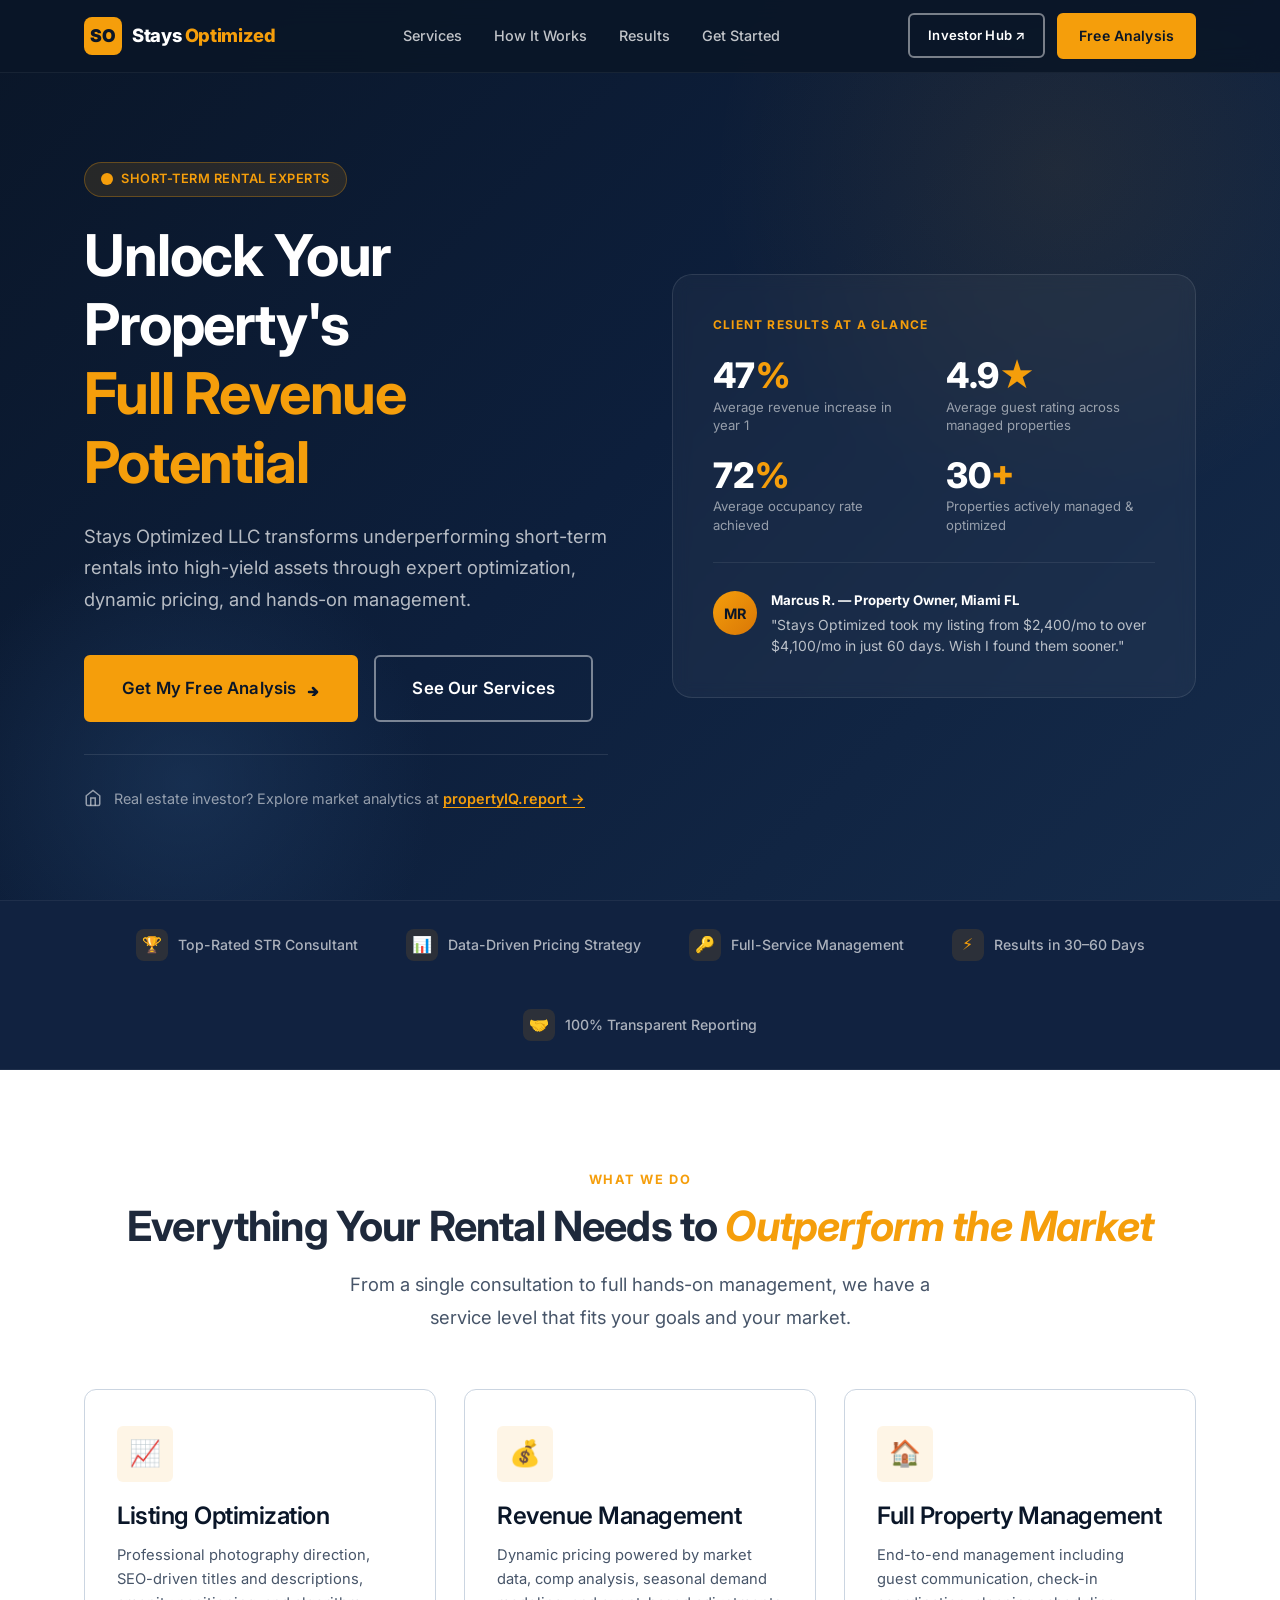
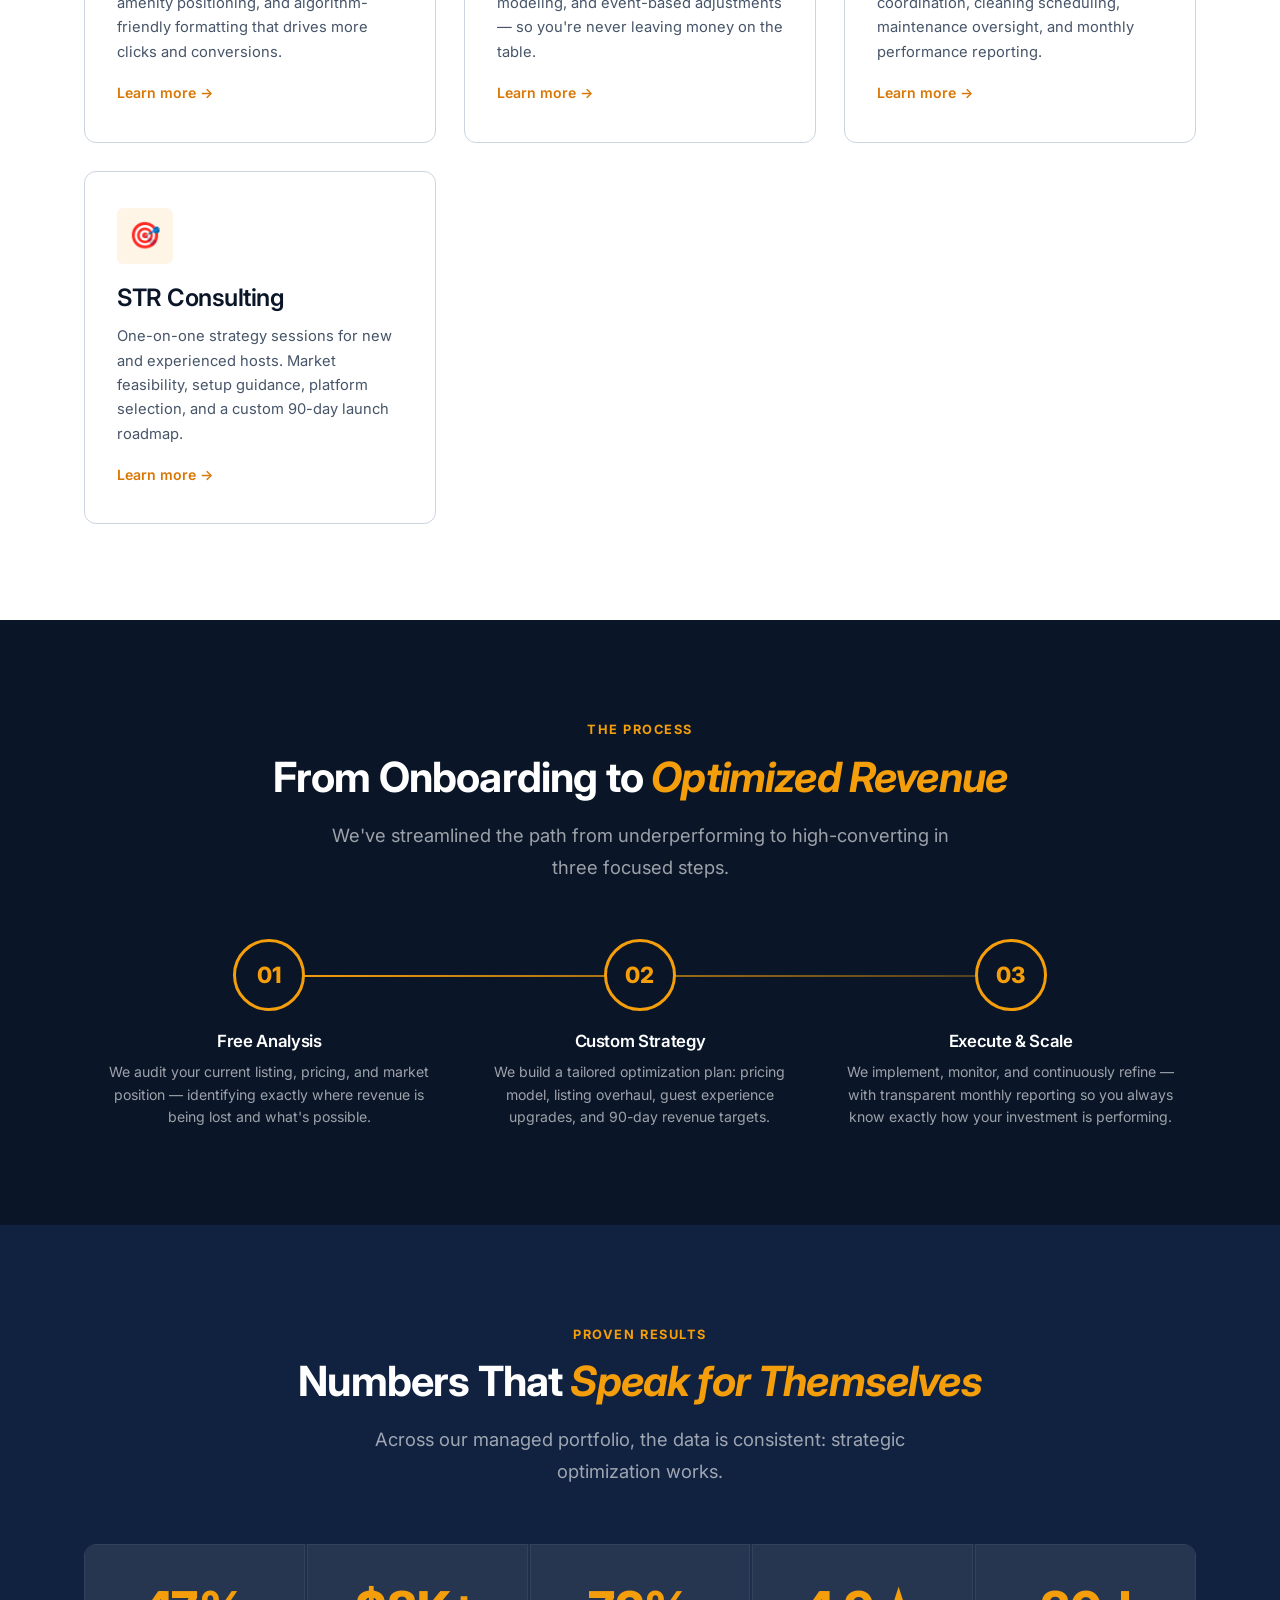
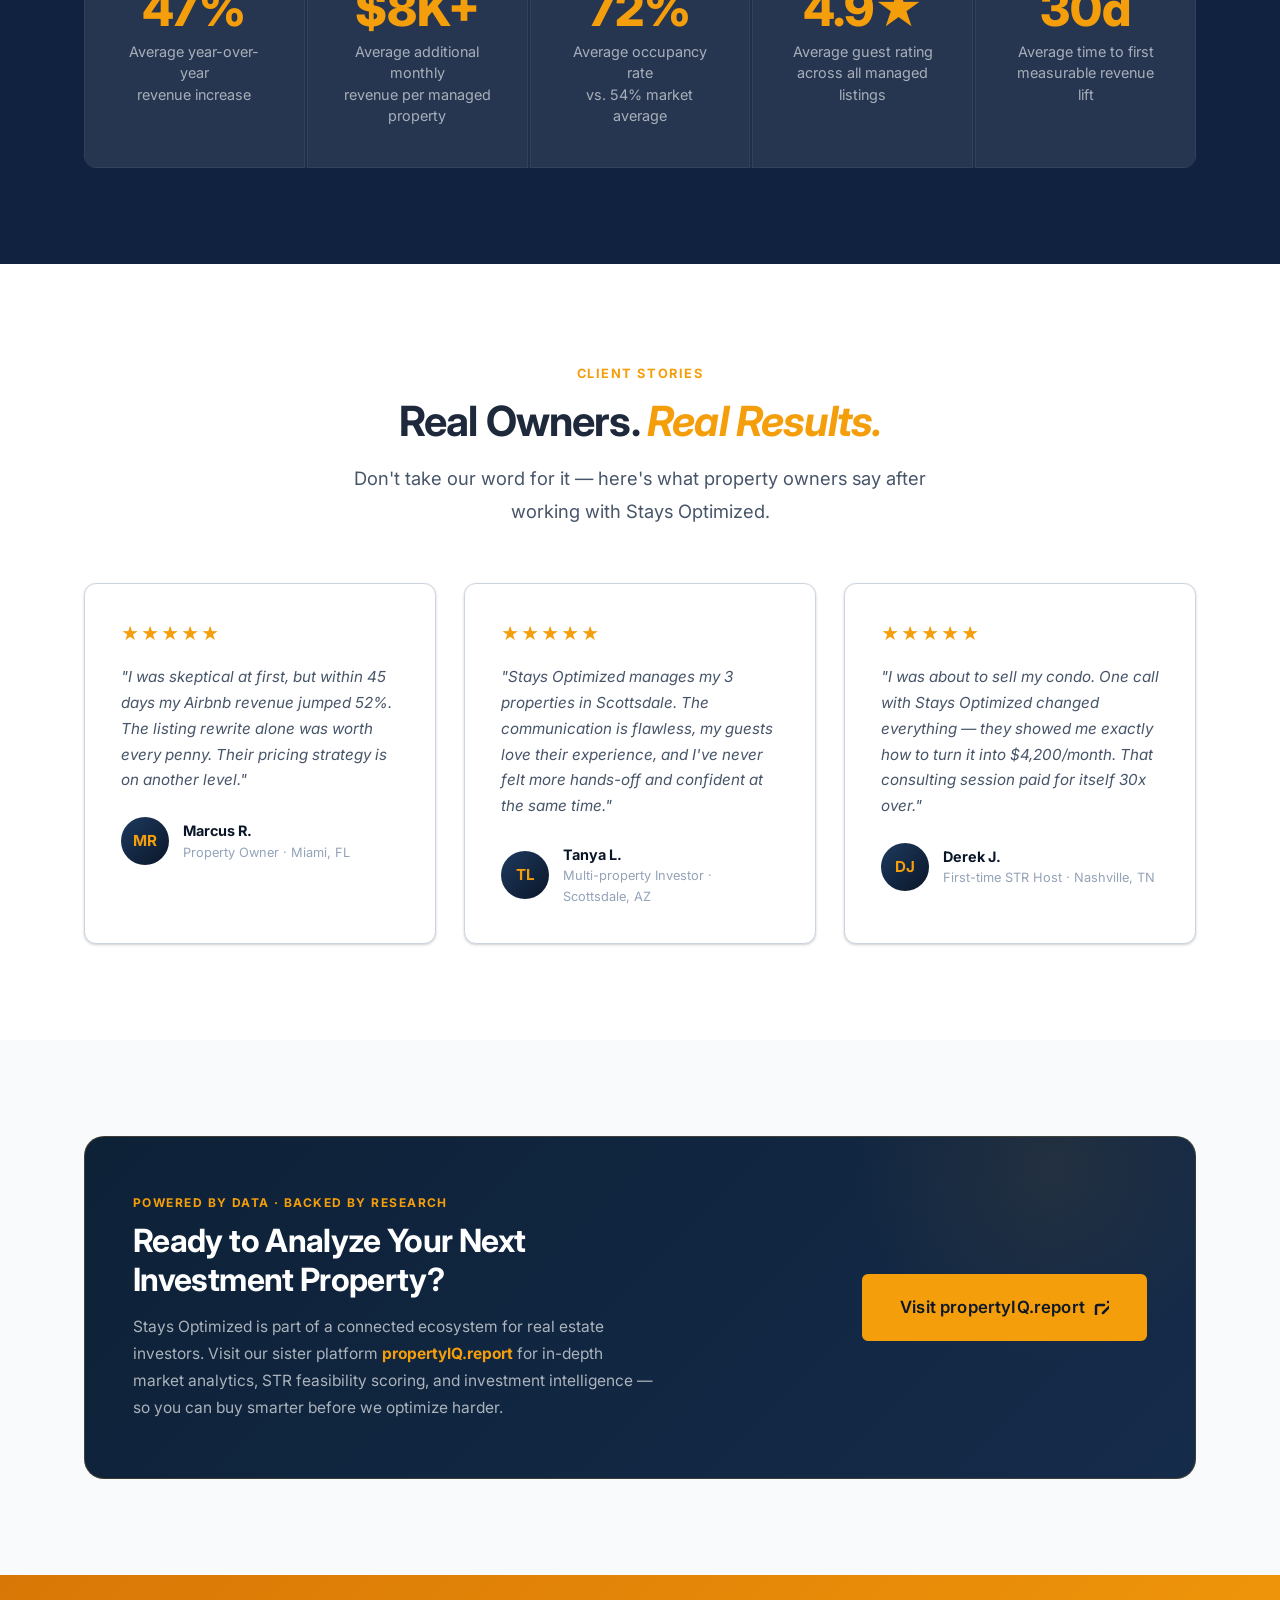
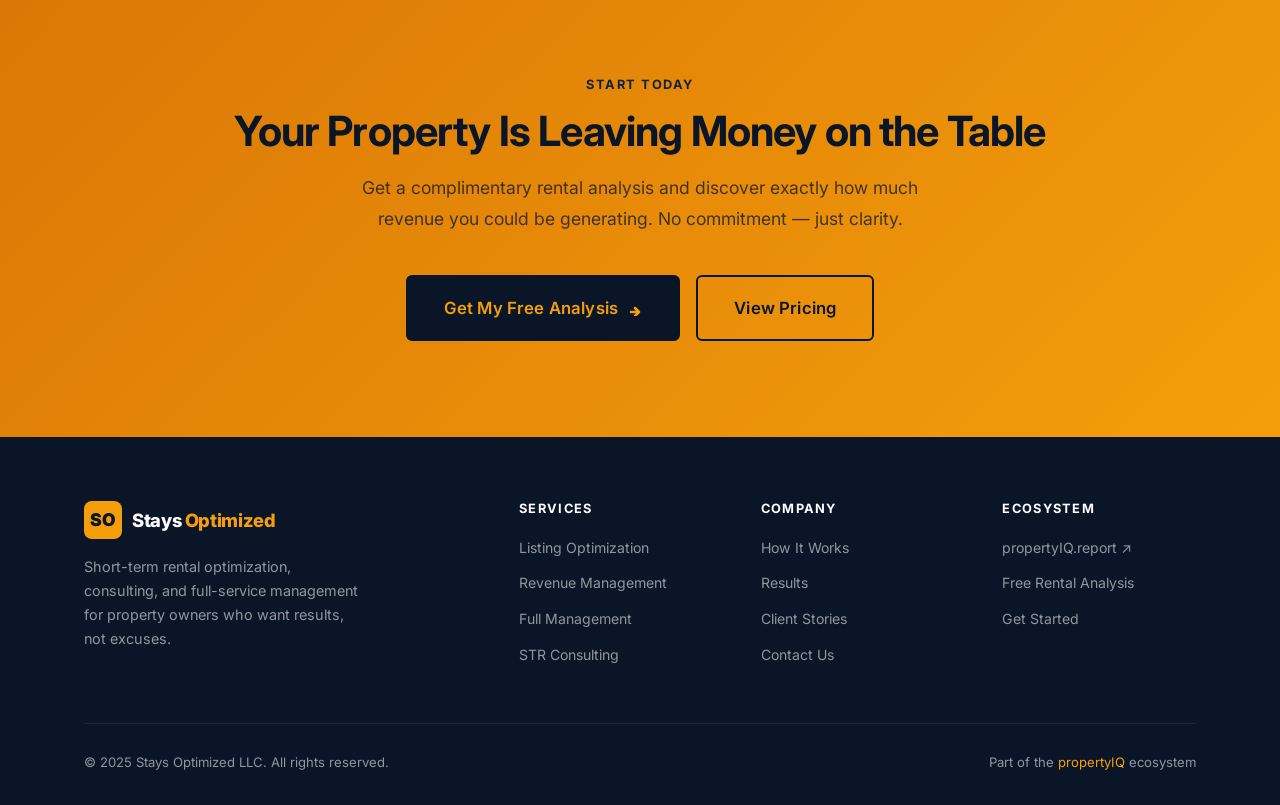
==== index.html @ 9e80e61e "Add 2-page high-converting website for Stays Optimized LLC - index.html: Full homepage with hero, tr" ====
<!DOCTYPE html>
<html lang="en">
<head>
  <meta charset="UTF-8" />
  <meta name="viewport" content="width=device-width, initial-scale=1.0" />
  <title>Stays Optimized LLC — Short-Term Rental Optimization & Management</title>
  <meta name="description" content="Stays Optimized LLC maximizes your short-term rental revenue through expert listing optimization, dynamic pricing, and full-service property management. Get a free rental analysis today." />
  <link rel="preconnect" href="https://fonts.googleapis.com" />
  <link rel="preconnect" href="https://fonts.gstatic.com" crossorigin />
  <link href="https://fonts.googleapis.com/css2?family=Inter:wght@400;500;600;700;800;900&display=swap" rel="stylesheet" />
  <link rel="stylesheet" href="styles.css" />
</head>
<body>

  <!-- ══════════════ HEADER ══════════════ -->
  <header class="site-header" id="header">
    <div class="container">
      <div class="header-inner">
        <a href="index.html" class="logo" aria-label="Stays Optimized Home">
          <div class="logo-mark">SO</div>
          <div class="logo-text">Stays <span>Optimized</span></div>
        </a>

        <nav class="nav" aria-label="Primary navigation">
          <a href="#services">Services</a>
          <a href="#process">How It Works</a>
          <a href="#results">Results</a>
          <a href="services.html">Get Started</a>
        </nav>

        <div class="nav-cta">
          <a href="https://propertyiq.report" target="_blank" rel="noopener noreferrer" class="btn btn--outline-white" style="font-size:.82rem; padding:10px 18px;">
            Investor Hub ↗
          </a>
          <a href="services.html#contact" class="btn btn--primary" style="padding:10px 20px; font-size:.88rem;">
            Free Analysis
          </a>
        </div>

        <button class="mobile-toggle" id="mobileToggle" aria-label="Toggle navigation" aria-expanded="false">
          <svg width="24" height="24" fill="none" stroke="currentColor" stroke-width="2" stroke-linecap="round" stroke-linejoin="round">
            <line x1="3" y1="6" x2="21" y2="6" id="line1"/>
            <line x1="3" y1="12" x2="21" y2="12" id="line2"/>
            <line x1="3" y1="18" x2="21" y2="18" id="line3"/>
          </svg>
        </button>
      </div>
    </div>

    <nav class="mobile-menu" id="mobileMenu" aria-label="Mobile navigation">
      <a href="#services">Services</a>
      <a href="#process">How It Works</a>
      <a href="#results">Results</a>
      <a href="services.html">Pricing</a>
      <div class="nav-cta">
        <a href="https://propertyiq.report" target="_blank" rel="noopener noreferrer" class="btn btn--outline-white">Investor Hub ↗</a>
        <a href="services.html#contact" class="btn btn--primary">Get Free Analysis</a>
      </div>
    </nav>
  </header>

  <!-- ══════════════ HERO ══════════════ -->
  <section class="hero" id="home" aria-label="Hero">
    <div class="container">
      <div class="hero-inner">

        <!-- Left: Copy -->
        <div class="hero-content">
          <div class="hero-badge fade-up">
            <svg width="12" height="12" viewBox="0 0 12 12" fill="currentColor"><circle cx="6" cy="6" r="6"/></svg>
            Short-Term Rental Experts
          </div>
          <h1 class="fade-up fade-up-delay-1">
            Unlock Your Property's<br><em>Full Revenue Potential</em>
          </h1>
          <p class="hero-sub fade-up fade-up-delay-2">
            Stays Optimized LLC transforms underperforming short-term rentals into high-yield assets through expert optimization, dynamic pricing, and hands-on management.
          </p>
          <div class="hero-actions fade-up fade-up-delay-3">
            <a href="services.html#contact" class="btn btn--primary btn--lg">
              Get My Free Analysis
              <svg width="16" height="16" fill="none" stroke="currentColor" stroke-width="2.5" stroke-linecap="round" stroke-linejoin="round"><path d="M5 12h7M9 8l4 4-4 4"/></svg>
            </a>
            <a href="#services" class="btn btn--outline-white btn--lg">See Our Services</a>
          </div>
          <div class="hero-investor-link fade-up fade-up-delay-4">
            <svg width="18" height="18" viewBox="0 0 24 24" fill="none" stroke="currentColor" stroke-width="2"><path d="M3 9l9-7 9 7v11a2 2 0 01-2 2H5a2 2 0 01-2-2z"/><polyline points="9 22 9 12 15 12 15 22"/></svg>
            <span>Real estate investor? Explore market analytics at&nbsp;<a href="https://propertyiq.report" target="_blank" rel="noopener noreferrer">propertyIQ.report →</a></span>
          </div>
        </div>

        <!-- Right: Stats card -->
        <div class="hero-card fade-up fade-up-delay-2">
          <div class="hero-card-title">Client Results At a Glance</div>
          <div class="stat-grid">
            <div class="stat-item">
              <div class="stat-number">47<span>%</span></div>
              <div class="stat-label">Average revenue increase in year 1</div>
            </div>
            <div class="stat-item">
              <div class="stat-number">4.9<span>★</span></div>
              <div class="stat-label">Average guest rating across managed properties</div>
            </div>
            <div class="stat-item">
              <div class="stat-number">72<span>%</span></div>
              <div class="stat-label">Average occupancy rate achieved</div>
            </div>
            <div class="stat-item">
              <div class="stat-number">30<span>+</span></div>
              <div class="stat-label">Properties actively managed &amp; optimized</div>
            </div>
          </div>
          <hr class="hero-divider" />
          <div class="mini-testimonial">
            <div class="mini-avatar">MR</div>
            <div class="mini-testimonial-text">
              <strong>Marcus R. — Property Owner, Miami FL</strong>
              "Stays Optimized took my listing from $2,400/mo to over $4,100/mo in just 60 days. Wish I found them sooner."
            </div>
          </div>
        </div>

      </div>
    </div>
  </section>

  <!-- ══════════════ TRUST BAR ══════════════ -->
  <div class="trust-bar">
    <div class="container">
      <div class="trust-bar-inner">
        <div class="trust-item">
          <div class="trust-icon">🏆</div>
          <span>Top-Rated STR Consultant</span>
        </div>
        <div class="trust-item">
          <div class="trust-icon">📊</div>
          <span>Data-Driven Pricing Strategy</span>
        </div>
        <div class="trust-item">
          <div class="trust-icon">🔑</div>
          <span>Full-Service Management</span>
        </div>
        <div class="trust-item">
          <div class="trust-icon">⚡</div>
          <span>Results in 30–60 Days</span>
        </div>
        <div class="trust-item">
          <div class="trust-icon">🤝</div>
          <span>100% Transparent Reporting</span>
        </div>
      </div>
    </div>
  </div>

  <!-- ══════════════ SERVICES ══════════════ -->
  <section class="section" id="services" aria-label="Services">
    <div class="container">
      <div class="text-center">
        <span class="eyebrow">What We Do</span>
        <h2>Everything Your Rental Needs to <em class="text-gold">Outperform the Market</em></h2>
        <p class="lead" style="margin: 16px auto 0;">From a single consultation to full hands-on management, we have a service level that fits your goals and your market.</p>
      </div>

      <div class="services-grid">
        <div class="service-card">
          <div class="service-icon">📈</div>
          <h3>Listing Optimization</h3>
          <p>Professional photography direction, SEO-driven titles and descriptions, amenity positioning, and algorithm-friendly formatting that drives more clicks and conversions.</p>
          <a href="services.html#listing" class="service-link">Learn more →</a>
        </div>

        <div class="service-card">
          <div class="service-icon">💰</div>
          <h3>Revenue Management</h3>
          <p>Dynamic pricing powered by market data, comp analysis, seasonal demand modeling, and event-based adjustments — so you're never leaving money on the table.</p>
          <a href="services.html#revenue" class="service-link">Learn more →</a>
        </div>

        <div class="service-card">
          <div class="service-icon">🏠</div>
          <h3>Full Property Management</h3>
          <p>End-to-end management including guest communication, check-in coordination, cleaning scheduling, maintenance oversight, and monthly performance reporting.</p>
          <a href="services.html#management" class="service-link">Learn more →</a>
        </div>

        <div class="service-card">
          <div class="service-icon">🎯</div>
          <h3>STR Consulting</h3>
          <p>One-on-one strategy sessions for new and experienced hosts. Market feasibility, setup guidance, platform selection, and a custom 90-day launch roadmap.</p>
          <a href="services.html#consulting" class="service-link">Learn more →</a>
        </div>
      </div>
    </div>
  </section>

  <!-- ══════════════ HOW IT WORKS ══════════════ -->
  <section class="section section--dark" id="process" aria-label="How it works">
    <div class="container">
      <div class="text-center">
        <span class="eyebrow">The Process</span>
        <h2 style="color:var(--white);">From Onboarding to <em class="text-gold">Optimized Revenue</em></h2>
        <p class="lead" style="color:rgba(255,255,255,.6); margin: 16px auto 0;">We've streamlined the path from underperforming to high-converting in three focused steps.</p>
      </div>

      <div class="process-steps">
        <div class="step">
          <div class="step-num">01</div>
          <h3>Free Analysis</h3>
          <p>We audit your current listing, pricing, and market position — identifying exactly where revenue is being lost and what's possible.</p>
        </div>
        <div class="step">
          <div class="step-num">02</div>
          <h3>Custom Strategy</h3>
          <p>We build a tailored optimization plan: pricing model, listing overhaul, guest experience upgrades, and 90-day revenue targets.</p>
        </div>
        <div class="step">
          <div class="step-num">03</div>
          <h3>Execute &amp; Scale</h3>
          <p>We implement, monitor, and continuously refine — with transparent monthly reporting so you always know exactly how your investment is performing.</p>
        </div>
      </div>
    </div>
  </section>

  <!-- ══════════════ RESULTS ══════════════ -->
  <section class="section section--mid" id="results" aria-label="Results">
    <div class="container">
      <div class="text-center">
        <span class="eyebrow">Proven Results</span>
        <h2 style="color:var(--white);">Numbers That <em class="text-gold">Speak for Themselves</em></h2>
        <p class="lead" style="color:rgba(255,255,255,.6); margin: 16px auto 0;">Across our managed portfolio, the data is consistent: strategic optimization works.</p>
      </div>

      <div class="results-grid">
        <div class="result-item">
          <div class="result-num">47%</div>
          <div class="result-desc">Average year-over-year<br>revenue increase</div>
        </div>
        <div class="result-item">
          <div class="result-num">$8K+</div>
          <div class="result-desc">Average additional monthly<br>revenue per managed property</div>
        </div>
        <div class="result-item">
          <div class="result-num">72%</div>
          <div class="result-desc">Average occupancy rate<br>vs. 54% market average</div>
        </div>
        <div class="result-item">
          <div class="result-num">4.9★</div>
          <div class="result-desc">Average guest rating<br>across all managed listings</div>
        </div>
        <div class="result-item">
          <div class="result-num">30d</div>
          <div class="result-desc">Average time to first<br>measurable revenue lift</div>
        </div>
      </div>
    </div>
  </section>

  <!-- ══════════════ TESTIMONIALS ══════════════ -->
  <section class="section" id="testimonials" aria-label="Testimonials">
    <div class="container">
      <div class="text-center">
        <span class="eyebrow">Client Stories</span>
        <h2>Real Owners. <em class="text-gold">Real Results.</em></h2>
        <p class="lead" style="margin: 16px auto 0;">Don't take our word for it — here's what property owners say after working with Stays Optimized.</p>
      </div>

      <div class="testimonials-grid">
        <div class="testimonial-card">
          <div class="stars">★★★★★</div>
          <p class="testimonial-text">"I was skeptical at first, but within 45 days my Airbnb revenue jumped 52%. The listing rewrite alone was worth every penny. Their pricing strategy is on another level."</p>
          <div class="testimonial-author">
            <div class="author-avatar">MR</div>
            <div>
              <div class="author-name">Marcus R.</div>
              <div class="author-role">Property Owner · Miami, FL</div>
            </div>
          </div>
        </div>

        <div class="testimonial-card">
          <div class="stars">★★★★★</div>
          <p class="testimonial-text">"Stays Optimized manages my 3 properties in Scottsdale. The communication is flawless, my guests love their experience, and I've never felt more hands-off and confident at the same time."</p>
          <div class="testimonial-author">
            <div class="author-avatar">TL</div>
            <div>
              <div class="author-name">Tanya L.</div>
              <div class="author-role">Multi-property Investor · Scottsdale, AZ</div>
            </div>
          </div>
        </div>

        <div class="testimonial-card">
          <div class="stars">★★★★★</div>
          <p class="testimonial-text">"I was about to sell my condo. One call with Stays Optimized changed everything — they showed me exactly how to turn it into $4,200/month. That consulting session paid for itself 30x over."</p>
          <div class="testimonial-author">
            <div class="author-avatar">DJ</div>
            <div>
              <div class="author-name">Derek J.</div>
              <div class="author-role">First-time STR Host · Nashville, TN</div>
            </div>
          </div>
        </div>
      </div>
    </div>
  </section>

  <!-- ══════════════ PROPERTYIQ BANNER ══════════════ -->
  <section class="section section--gray" aria-label="PropertyIQ">
    <div class="container">
      <div class="piq-banner">
        <div>
          <div class="piq-eyebrow">Powered by Data · Backed by Research</div>
          <h2>Ready to Analyze Your Next<br>Investment Property?</h2>
          <p>Stays Optimized is part of a connected ecosystem for real estate investors. Visit our sister platform <strong style="color:var(--gold);">propertyIQ.report</strong> for in-depth market analytics, STR feasibility scoring, and investment intelligence — so you can buy smarter before we optimize harder.</p>
        </div>
        <div class="piq-actions">
          <a href="https://propertyiq.report" target="_blank" rel="noopener noreferrer" class="btn btn--primary btn--lg">
            Visit propertyIQ.report
            <svg width="16" height="16" fill="none" stroke="currentColor" stroke-width="2.5" stroke-linecap="round" stroke-linejoin="round"><path d="M18 13v6a2 2 0 01-2 2H5a2 2 0 01-2-2V8a2 2 0 012-2h6"/><polyline points="15 3 21 3 21 9"/><line x1="10" y1="14" x2="21" y2="3"/></svg>
          </a>
        </div>
      </div>
    </div>
  </section>

  <!-- ══════════════ FINAL CTA ══════════════ -->
  <section class="cta-section" aria-label="Call to action">
    <div class="container">
      <span class="eyebrow" style="color:var(--navy-mid);">Start Today</span>
      <h2>Your Property Is Leaving Money on the Table</h2>
      <p>Get a complimentary rental analysis and discover exactly how much revenue you could be generating. No commitment — just clarity.</p>
      <div style="display:flex; gap:16px; justify-content:center; flex-wrap:wrap;">
        <a href="services.html#contact" class="btn btn--dark btn--lg">
          Get My Free Analysis
          <svg width="16" height="16" fill="none" stroke="currentColor" stroke-width="2.5" stroke-linecap="round" stroke-linejoin="round"><path d="M5 12h7M9 8l4 4-4 4"/></svg>
        </a>
        <a href="services.html" class="btn btn--outline-dark btn--lg">View Pricing</a>
      </div>
    </div>
  </section>

  <!-- ══════════════ FOOTER ══════════════ -->
  <footer class="site-footer" aria-label="Site footer">
    <div class="container">
      <div class="footer-grid">
        <div class="footer-brand">
          <a href="index.html" class="logo">
            <div class="logo-mark">SO</div>
            <div class="logo-text">Stays <span>Optimized</span></div>
          </a>
          <p>Short-term rental optimization, consulting, and full-service management for property owners who want results, not excuses.</p>
        </div>

        <div class="footer-col">
          <h4>Services</h4>
          <ul>
            <li><a href="services.html#listing">Listing Optimization</a></li>
            <li><a href="services.html#revenue">Revenue Management</a></li>
            <li><a href="services.html#management">Full Management</a></li>
            <li><a href="services.html#consulting">STR Consulting</a></li>
          </ul>
        </div>

        <div class="footer-col">
          <h4>Company</h4>
          <ul>
            <li><a href="#process">How It Works</a></li>
            <li><a href="#results">Results</a></li>
            <li><a href="#testimonials">Client Stories</a></li>
            <li><a href="services.html#contact">Contact Us</a></li>
          </ul>
        </div>

        <div class="footer-col">
          <h4>Ecosystem</h4>
          <ul>
            <li><a href="https://propertyiq.report" target="_blank" rel="noopener noreferrer">propertyIQ.report ↗</a></li>
            <li><a href="services.html#contact">Free Rental Analysis</a></li>
            <li><a href="services.html">Get Started</a></li>
          </ul>
        </div>
      </div>

      <div class="footer-bottom">
        <span>&copy; 2025 Stays Optimized LLC. All rights reserved.</span>
        <span>
          Part of the <a href="https://propertyiq.report" target="_blank" rel="noopener noreferrer">propertyIQ</a> ecosystem
        </span>
      </div>
    </div>
  </footer>

  <!-- ══════════════ SCRIPTS ══════════════ -->
  <script>
    // Mobile menu toggle
    const toggle = document.getElementById('mobileToggle');
    const menu   = document.getElementById('mobileMenu');
    toggle.addEventListener('click', () => {
      const open = menu.classList.toggle('open');
      toggle.setAttribute('aria-expanded', open);
    });
    // Close on link click
    menu.querySelectorAll('a').forEach(a => {
      a.addEventListener('click', () => {
        menu.classList.remove('open');
        toggle.setAttribute('aria-expanded', false);
      });
    });

    // Scroll-based header shadow
    window.addEventListener('scroll', () => {
      document.getElementById('header').style.boxShadow =
        window.scrollY > 20 ? '0 4px 24px rgba(0,0,0,.25)' : 'none';
    }, { passive: true });

    // Intersection Observer for fade-up animations
    if ('IntersectionObserver' in window) {
      const observer = new IntersectionObserver((entries) => {
        entries.forEach(e => {
          if (e.isIntersecting) {
            e.target.style.animationPlayState = 'running';
            observer.unobserve(e.target);
          }
        });
      }, { threshold: 0.12 });

      document.querySelectorAll('.service-card, .step, .result-item, .testimonial-card').forEach(el => {
        el.style.opacity = '0';
        el.style.transform = 'translateY(24px)';
        el.style.transition = 'opacity .5s ease, transform .5s ease';
        observer.observe(el);
      });

      // Re-trigger on intersect
      const cardObserver = new IntersectionObserver((entries) => {
        entries.forEach(e => {
          if (e.isIntersecting) {
            e.target.style.opacity = '1';
            e.target.style.transform = 'translateY(0)';
            cardObserver.unobserve(e.target);
          }
        });
      }, { threshold: 0.1 });

      document.querySelectorAll('.service-card, .step, .result-item, .testimonial-card').forEach(el => {
        cardObserver.observe(el);
      });
    }
  </script>
</body>
</html>
---- styles.css ----
/* =============================================
   STAYS OPTIMIZED LLC — Shared Stylesheet
   ============================================= */

:root {
  --navy:        #0A1628;
  --navy-mid:    #112240;
  --navy-light:  #1E3A5F;
  --gold:        #F59E0B;
  --gold-light:  #FBBF24;
  --gold-dark:   #D97706;
  --white:       #FFFFFF;
  --off-white:   #F8FAFC;
  --slate:       #94A3B8;
  --slate-light: #CBD5E1;
  --text-dark:   #1E293B;
  --text-mid:    #475569;
  --success:     #10B981;
  --radius-sm:   6px;
  --radius-md:   12px;
  --radius-lg:   20px;
  --shadow-sm:   0 1px 3px rgba(0,0,0,.12), 0 1px 2px rgba(0,0,0,.08);
  --shadow-md:   0 4px 16px rgba(0,0,0,.14);
  --shadow-lg:   0 20px 48px rgba(0,0,0,.18);
  --transition:  all .25s cubic-bezier(.4,0,.2,1);
}

/* ── Reset ─────────────────────────────────── */
*, *::before, *::after { box-sizing: border-box; margin: 0; padding: 0; }
html { scroll-behavior: smooth; font-size: 16px; }
body {
  font-family: 'Inter', system-ui, -apple-system, sans-serif;
  color: var(--text-dark);
  background: var(--white);
  line-height: 1.6;
  -webkit-font-smoothing: antialiased;
}
img { max-width: 100%; display: block; }
a { color: inherit; text-decoration: none; }
ul { list-style: none; }

/* ── Typography ─────────────────────────────── */
h1, h2, h3, h4 { line-height: 1.2; font-weight: 700; letter-spacing: -.02em; }
h1 { font-size: clamp(2.2rem, 5vw, 3.6rem); }
h2 { font-size: clamp(1.8rem, 3.5vw, 2.6rem); }
h3 { font-size: clamp(1.2rem, 2vw, 1.5rem); font-weight: 600; }
p  { line-height: 1.75; }

/* ── Utilities ──────────────────────────────── */
.container { max-width: 1160px; margin: 0 auto; padding: 0 24px; }
.section    { padding: 96px 0; }
.section--dark { background: var(--navy); color: var(--white); }
.section--mid  { background: var(--navy-mid); color: var(--white); }
.section--gray { background: var(--off-white); }
.text-gold  { color: var(--gold); }
.text-slate { color: var(--slate); }
.text-center { text-align: center; }
.eyebrow {
  display: inline-block;
  font-size: .8rem;
  font-weight: 700;
  letter-spacing: .12em;
  text-transform: uppercase;
  color: var(--gold);
  margin-bottom: 12px;
}
.lead { font-size: 1.15rem; color: var(--text-mid); max-width: 620px; }

/* ── Buttons ────────────────────────────────── */
.btn {
  display: inline-flex;
  align-items: center;
  gap: 8px;
  padding: 14px 28px;
  border-radius: var(--radius-sm);
  font-weight: 600;
  font-size: .95rem;
  letter-spacing: .01em;
  cursor: pointer;
  border: 2px solid transparent;
  transition: var(--transition);
  white-space: nowrap;
}
.btn--primary {
  background: var(--gold);
  color: var(--navy);
  border-color: var(--gold);
}
.btn--primary:hover {
  background: var(--gold-light);
  border-color: var(--gold-light);
  transform: translateY(-2px);
  box-shadow: 0 8px 24px rgba(245,158,11,.35);
}
.btn--outline-white {
  background: transparent;
  color: var(--white);
  border-color: rgba(255,255,255,.45);
}
.btn--outline-white:hover {
  background: rgba(255,255,255,.08);
  border-color: var(--white);
  transform: translateY(-2px);
}
.btn--outline-gold {
  background: transparent;
  color: var(--gold);
  border-color: var(--gold);
}
.btn--outline-gold:hover {
  background: var(--gold);
  color: var(--navy);
  transform: translateY(-2px);
}
.btn--lg { padding: 18px 36px; font-size: 1.05rem; }

/* ── Header / Nav ───────────────────────────── */
.site-header {
  position: fixed;
  top: 0; left: 0; right: 0;
  z-index: 1000;
  background: rgba(10,22,40,.92);
  backdrop-filter: blur(12px);
  -webkit-backdrop-filter: blur(12px);
  border-bottom: 1px solid rgba(255,255,255,.06);
  transition: var(--transition);
}
.header-inner {
  display: flex;
  align-items: center;
  justify-content: space-between;
  height: 72px;
}
.logo {
  display: flex;
  align-items: center;
  gap: 10px;
  font-weight: 800;
  font-size: 1.15rem;
  color: var(--white);
  letter-spacing: -.02em;
}
.logo-mark {
  width: 38px;
  height: 38px;
  background: var(--gold);
  border-radius: 8px;
  display: flex;
  align-items: center;
  justify-content: center;
  font-weight: 900;
  font-size: 1.1rem;
  color: var(--navy);
  flex-shrink: 0;
}
.logo-text span { color: var(--gold); }
.nav {
  display: flex;
  align-items: center;
  gap: 32px;
}
.nav a {
  font-size: .9rem;
  font-weight: 500;
  color: rgba(255,255,255,.75);
  transition: var(--transition);
}
.nav a:hover { color: var(--white); }
.nav-cta { display: flex; gap: 12px; align-items: center; }
.mobile-toggle {
  display: none;
  background: none;
  border: none;
  cursor: pointer;
  padding: 4px;
  color: var(--white);
}
.mobile-menu {
  display: none;
  position: absolute;
  top: 72px;
  left: 0; right: 0;
  background: var(--navy-mid);
  border-bottom: 1px solid rgba(255,255,255,.08);
  padding: 20px 24px 28px;
  flex-direction: column;
  gap: 20px;
}
.mobile-menu a {
  color: rgba(255,255,255,.8);
  font-size: 1rem;
  font-weight: 500;
  padding: 6px 0;
  border-bottom: 1px solid rgba(255,255,255,.06);
}
.mobile-menu .nav-cta { flex-direction: column; margin-top: 8px; }
.mobile-menu .btn { text-align: center; justify-content: center; }
.mobile-menu.open { display: flex; }

/* ── Hero ───────────────────────────────────── */
.hero {
  min-height: 100vh;
  background: linear-gradient(135deg, var(--navy) 0%, #0D1F3C 50%, #152B4A 100%);
  display: flex;
  align-items: center;
  padding-top: 72px;
  position: relative;
  overflow: hidden;
}
.hero::before {
  content: '';
  position: absolute;
  top: -20%;
  right: -10%;
  width: 700px;
  height: 700px;
  border-radius: 50%;
  background: radial-gradient(circle, rgba(245,158,11,.08) 0%, transparent 70%);
  pointer-events: none;
}
.hero::after {
  content: '';
  position: absolute;
  bottom: -15%;
  left: -5%;
  width: 500px;
  height: 500px;
  border-radius: 50%;
  background: radial-gradient(circle, rgba(30,58,95,.6) 0%, transparent 70%);
  pointer-events: none;
}
.hero-inner {
  display: grid;
  grid-template-columns: 1fr 1fr;
  gap: 64px;
  align-items: center;
  padding: 80px 0;
  position: relative;
  z-index: 1;
}
.hero-badge {
  display: inline-flex;
  align-items: center;
  gap: 8px;
  background: rgba(245,158,11,.12);
  border: 1px solid rgba(245,158,11,.3);
  border-radius: 100px;
  padding: 6px 16px;
  font-size: .8rem;
  font-weight: 600;
  color: var(--gold);
  margin-bottom: 24px;
  letter-spacing: .04em;
  text-transform: uppercase;
}
.hero h1 { color: var(--white); margin-bottom: 24px; }
.hero h1 em { font-style: normal; color: var(--gold); }
.hero-sub {
  font-size: 1.15rem;
  color: rgba(255,255,255,.7);
  margin-bottom: 40px;
  max-width: 540px;
  line-height: 1.7;
}
.hero-actions { display: flex; gap: 16px; flex-wrap: wrap; }
.hero-investor-link {
  margin-top: 32px;
  padding-top: 32px;
  border-top: 1px solid rgba(255,255,255,.1);
  display: flex;
  align-items: center;
  gap: 12px;
  color: rgba(255,255,255,.55);
  font-size: .9rem;
}
.hero-investor-link a {
  color: var(--gold);
  font-weight: 600;
  transition: var(--transition);
  text-decoration: underline;
  text-underline-offset: 3px;
}
.hero-investor-link a:hover { color: var(--gold-light); }

/* Hero card */
.hero-card {
  background: rgba(255,255,255,.04);
  border: 1px solid rgba(255,255,255,.1);
  border-radius: var(--radius-lg);
  padding: 40px;
  backdrop-filter: blur(8px);
}
.hero-card-title {
  font-size: .75rem;
  font-weight: 700;
  letter-spacing: .1em;
  text-transform: uppercase;
  color: var(--gold);
  margin-bottom: 24px;
}
.stat-grid { display: grid; grid-template-columns: 1fr 1fr; gap: 24px; }
.stat-item { }
.stat-number {
  font-size: 2.2rem;
  font-weight: 800;
  color: var(--white);
  line-height: 1;
  margin-bottom: 4px;
}
.stat-number span { color: var(--gold); }
.stat-label { font-size: .82rem; color: rgba(255,255,255,.55); line-height: 1.4; }
.hero-divider { border: none; border-top: 1px solid rgba(255,255,255,.08); margin: 28px 0; }
.mini-testimonial { display: flex; gap: 14px; align-items: flex-start; }
.mini-avatar {
  width: 44px;
  height: 44px;
  border-radius: 50%;
  background: linear-gradient(135deg, var(--gold), var(--gold-dark));
  display: flex;
  align-items: center;
  justify-content: center;
  font-weight: 700;
  color: var(--navy);
  font-size: .9rem;
  flex-shrink: 0;
}
.mini-testimonial-text { font-size: .87rem; color: rgba(255,255,255,.7); line-height: 1.5; }
.mini-testimonial-text strong { color: var(--white); display: block; margin-bottom: 4px; font-size: .83rem; }

/* ── Trust bar ──────────────────────────────── */
.trust-bar {
  background: var(--navy-mid);
  border-top: 1px solid rgba(255,255,255,.06);
  border-bottom: 1px solid rgba(255,255,255,.06);
  padding: 28px 0;
}
.trust-bar-inner {
  display: flex;
  align-items: center;
  justify-content: center;
  gap: 48px;
  flex-wrap: wrap;
}
.trust-item {
  display: flex;
  align-items: center;
  gap: 10px;
  color: rgba(255,255,255,.65);
  font-size: .88rem;
  font-weight: 500;
}
.trust-icon {
  width: 32px;
  height: 32px;
  background: rgba(245,158,11,.12);
  border-radius: 8px;
  display: flex;
  align-items: center;
  justify-content: center;
  color: var(--gold);
  font-size: 1rem;
  flex-shrink: 0;
}

/* ── Services overview ──────────────────────── */
.services-grid {
  display: grid;
  grid-template-columns: repeat(auto-fit, minmax(260px, 1fr));
  gap: 28px;
  margin-top: 56px;
}
.service-card {
  background: var(--white);
  border: 1px solid var(--slate-light);
  border-radius: var(--radius-md);
  padding: 36px 32px;
  transition: var(--transition);
  position: relative;
  overflow: hidden;
}
.service-card::before {
  content: '';
  position: absolute;
  top: 0; left: 0; right: 0;
  height: 3px;
  background: var(--gold);
  transform: scaleX(0);
  transform-origin: left;
  transition: var(--transition);
}
.service-card:hover {
  border-color: var(--gold);
  box-shadow: var(--shadow-md);
  transform: translateY(-4px);
}
.service-card:hover::before { transform: scaleX(1); }
.service-icon {
  width: 56px;
  height: 56px;
  background: rgba(245,158,11,.1);
  border-radius: var(--radius-sm);
  display: flex;
  align-items: center;
  justify-content: center;
  font-size: 1.6rem;
  margin-bottom: 20px;
}
.service-card h3 { margin-bottom: 12px; color: var(--navy); }
.service-card p { font-size: .92rem; color: var(--text-mid); line-height: 1.65; }
.service-link {
  display: inline-flex;
  align-items: center;
  gap: 6px;
  margin-top: 18px;
  font-size: .88rem;
  font-weight: 600;
  color: var(--gold-dark);
  transition: var(--transition);
}
.service-link:hover { gap: 10px; color: var(--gold); }

/* ── Process / How it works ─────────────────── */
.process-steps {
  display: grid;
  grid-template-columns: repeat(auto-fit, minmax(200px, 1fr));
  gap: 0;
  margin-top: 56px;
  position: relative;
}
.process-steps::before {
  content: '';
  position: absolute;
  top: 36px;
  left: 18%;
  right: 18%;
  height: 2px;
  background: linear-gradient(90deg, var(--gold) 0%, rgba(245,158,11,.3) 100%);
  z-index: 0;
}
.step {
  text-align: center;
  padding: 0 20px;
  position: relative;
  z-index: 1;
}
.step-num {
  width: 72px;
  height: 72px;
  border-radius: 50%;
  background: var(--navy);
  border: 3px solid var(--gold);
  color: var(--gold);
  font-size: 1.4rem;
  font-weight: 800;
  display: flex;
  align-items: center;
  justify-content: center;
  margin: 0 auto 20px;
}
.step h3 { margin-bottom: 10px; color: var(--white); font-size: 1.05rem; }
.step p { font-size: .88rem; color: rgba(255,255,255,.6); line-height: 1.6; }

/* ── Results / Proof ────────────────────────── */
.results-grid {
  display: grid;
  grid-template-columns: repeat(auto-fit, minmax(200px, 1fr));
  gap: 2px;
  border-radius: var(--radius-md);
  overflow: hidden;
  margin-top: 56px;
  background: rgba(255,255,255,.06);
}
.result-item {
  background: rgba(255,255,255,.03);
  padding: 40px 32px;
  text-align: center;
  border: 1px solid rgba(255,255,255,.06);
  transition: var(--transition);
}
.result-item:hover { background: rgba(245,158,11,.06); }
.result-num {
  font-size: 3rem;
  font-weight: 800;
  color: var(--gold);
  line-height: 1;
  margin-bottom: 8px;
}
.result-desc { font-size: .9rem; color: rgba(255,255,255,.6); line-height: 1.5; }

/* ── Testimonials ───────────────────────────── */
.testimonials-grid {
  display: grid;
  grid-template-columns: repeat(auto-fit, minmax(300px, 1fr));
  gap: 28px;
  margin-top: 56px;
}
.testimonial-card {
  background: var(--white);
  border: 1px solid var(--slate-light);
  border-radius: var(--radius-md);
  padding: 36px;
  box-shadow: var(--shadow-sm);
  transition: var(--transition);
}
.testimonial-card:hover { box-shadow: var(--shadow-md); transform: translateY(-3px); }
.stars { color: var(--gold); font-size: 1.1rem; margin-bottom: 16px; letter-spacing: 2px; }
.testimonial-text {
  font-size: .95rem;
  color: var(--text-mid);
  line-height: 1.7;
  margin-bottom: 24px;
  font-style: italic;
}
.testimonial-author { display: flex; align-items: center; gap: 14px; }
.author-avatar {
  width: 48px;
  height: 48px;
  border-radius: 50%;
  background: linear-gradient(135deg, var(--navy-light), var(--navy));
  display: flex;
  align-items: center;
  justify-content: center;
  font-weight: 700;
  color: var(--gold);
  font-size: .95rem;
  flex-shrink: 0;
}
.author-name { font-weight: 700; font-size: .9rem; color: var(--navy); }
.author-role { font-size: .8rem; color: var(--slate); }

/* ── PropertyIQ Banner ──────────────────────── */
.piq-banner {
  background: linear-gradient(135deg, #0D2137 0%, #152B4A 100%);
  border: 1px solid rgba(245,158,11,.2);
  border-radius: var(--radius-lg);
  padding: 56px 48px;
  display: grid;
  grid-template-columns: 1fr auto;
  gap: 32px;
  align-items: center;
  position: relative;
  overflow: hidden;
}
.piq-banner::before {
  content: '';
  position: absolute;
  top: -50%;
  right: -5%;
  width: 400px;
  height: 400px;
  border-radius: 50%;
  background: radial-gradient(circle, rgba(245,158,11,.07) 0%, transparent 70%);
  pointer-events: none;
}
.piq-eyebrow {
  font-size: .75rem;
  font-weight: 700;
  letter-spacing: .12em;
  text-transform: uppercase;
  color: var(--gold);
  margin-bottom: 10px;
}
.piq-banner h2 { color: var(--white); font-size: clamp(1.5rem, 3vw, 2rem); margin-bottom: 14px; }
.piq-banner p { color: rgba(255,255,255,.65); font-size: .97rem; max-width: 520px; }
.piq-actions { display: flex; gap: 14px; align-items: center; flex-wrap: wrap; }

/* ── CTA Section ────────────────────────────── */
.cta-section {
  background: linear-gradient(135deg, var(--gold-dark) 0%, var(--gold) 100%);
  padding: 96px 0;
  text-align: center;
}
.cta-section h2 { color: var(--navy); margin-bottom: 16px; }
.cta-section p { color: rgba(10,22,40,.75); font-size: 1.1rem; margin-bottom: 40px; max-width: 560px; margin-left: auto; margin-right: auto; }
.cta-section .btn--outline-dark {
  background: transparent;
  color: var(--navy);
  border: 2px solid var(--navy);
}
.cta-section .btn--outline-dark:hover { background: var(--navy); color: var(--gold); }
.cta-section .btn--dark { background: var(--navy); color: var(--gold); border-color: var(--navy); }
.cta-section .btn--dark:hover { background: var(--navy-light); }

/* ── Footer ─────────────────────────────────── */
.site-footer {
  background: var(--navy);
  color: rgba(255,255,255,.55);
  padding: 64px 0 32px;
}
.footer-grid {
  display: grid;
  grid-template-columns: 2fr 1fr 1fr 1fr;
  gap: 48px;
  margin-bottom: 56px;
}
.footer-brand .logo { margin-bottom: 16px; }
.footer-brand p { font-size: .9rem; line-height: 1.65; max-width: 280px; }
.footer-col h4 {
  font-size: .8rem;
  font-weight: 700;
  letter-spacing: .1em;
  text-transform: uppercase;
  color: var(--white);
  margin-bottom: 18px;
}
.footer-col li + li { margin-top: 10px; }
.footer-col a {
  font-size: .88rem;
  color: rgba(255,255,255,.55);
  transition: var(--transition);
}
.footer-col a:hover { color: var(--gold); }
.footer-bottom {
  border-top: 1px solid rgba(255,255,255,.08);
  padding-top: 28px;
  display: flex;
  align-items: center;
  justify-content: space-between;
  font-size: .82rem;
  gap: 16px;
  flex-wrap: wrap;
}
.footer-bottom a { color: var(--gold); }
.footer-bottom a:hover { text-decoration: underline; }

/* ── Services Page Hero ─────────────────────── */
.page-hero {
  background: linear-gradient(135deg, var(--navy) 0%, #0D1F3C 100%);
  padding: 160px 0 96px;
  text-align: center;
  position: relative;
  overflow: hidden;
}
.page-hero::before {
  content: '';
  position: absolute;
  top: -30%;
  left: 50%;
  transform: translateX(-50%);
  width: 800px;
  height: 800px;
  border-radius: 50%;
  background: radial-gradient(circle, rgba(245,158,11,.06) 0%, transparent 70%);
  pointer-events: none;
}
.page-hero h1 { color: var(--white); margin-bottom: 18px; }
.page-hero .lead { color: rgba(255,255,255,.7); margin: 0 auto 32px; }

/* ── Services Detail ────────────────────────── */
.service-detail {
  display: grid;
  grid-template-columns: 1fr 1fr;
  gap: 64px;
  align-items: center;
  padding: 72px 0;
  border-bottom: 1px solid var(--slate-light);
}
.service-detail:last-child { border-bottom: none; }
.service-detail.reverse { direction: rtl; }
.service-detail.reverse > * { direction: ltr; }
.service-detail-content .eyebrow { display: block; }
.service-detail-content h2 { margin-bottom: 16px; color: var(--navy); }
.service-detail-content .lead { margin-bottom: 28px; font-size: 1rem; }
.feature-list { margin-bottom: 32px; }
.feature-list li {
  display: flex;
  align-items: flex-start;
  gap: 12px;
  padding: 10px 0;
  font-size: .93rem;
  color: var(--text-mid);
}
.feature-list li::before {
  content: '✓';
  width: 22px;
  height: 22px;
  background: rgba(245,158,11,.12);
  border-radius: 50%;
  display: flex;
  align-items: center;
  justify-content: center;
  color: var(--gold-dark);
  font-size: .75rem;
  font-weight: 700;
  flex-shrink: 0;
  margin-top: 1px;
}
.service-visual {
  background: linear-gradient(135deg, var(--navy) 0%, var(--navy-light) 100%);
  border-radius: var(--radius-lg);
  padding: 48px 40px;
  position: relative;
  overflow: hidden;
}
.service-visual::before {
  content: '';
  position: absolute;
  top: -20%;
  right: -10%;
  width: 200px;
  height: 200px;
  border-radius: 50%;
  background: radial-gradient(circle, rgba(245,158,11,.15) 0%, transparent 70%);
}
.visual-icon {
  font-size: 3rem;
  margin-bottom: 20px;
}
.visual-stat { margin-bottom: 8px; }
.visual-stat-num {
  font-size: 2.4rem;
  font-weight: 800;
  color: var(--gold);
  line-height: 1;
}
.visual-stat-label { font-size: .85rem; color: rgba(255,255,255,.6); }
.visual-tags { display: flex; flex-wrap: wrap; gap: 8px; margin-top: 24px; }
.visual-tag {
  background: rgba(255,255,255,.08);
  border: 1px solid rgba(255,255,255,.12);
  border-radius: 100px;
  padding: 5px 14px;
  font-size: .78rem;
  color: rgba(255,255,255,.7);
}

/* ── Pricing ────────────────────────────────── */
.pricing-grid {
  display: grid;
  grid-template-columns: repeat(auto-fit, minmax(280px, 1fr));
  gap: 28px;
  margin-top: 56px;
  align-items: start;
}
.pricing-card {
  background: var(--white);
  border: 2px solid var(--slate-light);
  border-radius: var(--radius-md);
  padding: 40px 36px;
  position: relative;
  transition: var(--transition);
}
.pricing-card:hover { border-color: var(--gold); box-shadow: var(--shadow-md); }
.pricing-card.featured {
  border-color: var(--gold);
  box-shadow: 0 12px 40px rgba(245,158,11,.18);
  transform: scale(1.02);
}
.pricing-badge {
  position: absolute;
  top: -14px;
  left: 50%;
  transform: translateX(-50%);
  background: var(--gold);
  color: var(--navy);
  font-size: .72rem;
  font-weight: 800;
  letter-spacing: .08em;
  text-transform: uppercase;
  padding: 5px 18px;
  border-radius: 100px;
  white-space: nowrap;
}
.pricing-tier { font-size: .78rem; font-weight: 700; letter-spacing: .1em; text-transform: uppercase; color: var(--gold-dark); margin-bottom: 8px; }
.pricing-card h3 { color: var(--navy); margin-bottom: 4px; }
.pricing-price { margin: 20px 0; }
.pricing-amount {
  font-size: 2.8rem;
  font-weight: 800;
  color: var(--navy);
  line-height: 1;
}
.pricing-period { font-size: .88rem; color: var(--slate); margin-left: 4px; }
.pricing-desc { font-size: .88rem; color: var(--text-mid); margin-bottom: 24px; line-height: 1.6; }
.pricing-features { margin-bottom: 32px; }
.pricing-features li {
  display: flex;
  align-items: flex-start;
  gap: 10px;
  padding: 8px 0;
  font-size: .88rem;
  color: var(--text-mid);
  border-bottom: 1px solid var(--off-white);
}
.pricing-features li::before {
  content: '✓';
  color: var(--success);
  font-weight: 700;
  flex-shrink: 0;
}
.pricing-card .btn { width: 100%; justify-content: center; }

/* ── Contact Form ───────────────────────────── */
.contact-grid {
  display: grid;
  grid-template-columns: 1fr 1.4fr;
  gap: 64px;
  align-items: start;
  margin-top: 56px;
}
.contact-info h2 { margin-bottom: 16px; color: var(--white); }
.contact-info .lead { color: rgba(255,255,255,.65); margin-bottom: 36px; }
.contact-detail {
  display: flex;
  align-items: flex-start;
  gap: 14px;
  margin-bottom: 24px;
}
.contact-detail-icon {
  width: 44px;
  height: 44px;
  background: rgba(245,158,11,.12);
  border: 1px solid rgba(245,158,11,.2);
  border-radius: 10px;
  display: flex;
  align-items: center;
  justify-content: center;
  font-size: 1.1rem;
  flex-shrink: 0;
}
.contact-detail-text strong { display: block; color: var(--white); font-size: .9rem; margin-bottom: 2px; }
.contact-detail-text span { color: rgba(255,255,255,.55); font-size: .88rem; }
.contact-form {
  background: rgba(255,255,255,.04);
  border: 1px solid rgba(255,255,255,.1);
  border-radius: var(--radius-lg);
  padding: 44px;
  backdrop-filter: blur(8px);
}
.form-row { display: grid; grid-template-columns: 1fr 1fr; gap: 20px; }
.form-group { margin-bottom: 20px; }
.form-group label {
  display: block;
  font-size: .83rem;
  font-weight: 600;
  color: rgba(255,255,255,.7);
  margin-bottom: 8px;
  letter-spacing: .02em;
}
.form-group input,
.form-group select,
.form-group textarea {
  width: 100%;
  background: rgba(255,255,255,.06);
  border: 1px solid rgba(255,255,255,.14);
  border-radius: var(--radius-sm);
  padding: 13px 16px;
  color: var(--white);
  font-size: .93rem;
  font-family: inherit;
  transition: var(--transition);
  -webkit-appearance: none;
}
.form-group input::placeholder,
.form-group textarea::placeholder { color: rgba(255,255,255,.3); }
.form-group input:focus,
.form-group select:focus,
.form-group textarea:focus {
  outline: none;
  border-color: var(--gold);
  background: rgba(255,255,255,.08);
  box-shadow: 0 0 0 3px rgba(245,158,11,.12);
}
.form-group select option { background: var(--navy-mid); color: var(--white); }
.form-group textarea { resize: vertical; min-height: 120px; }
.form-submit { width: 100%; justify-content: center; margin-top: 8px; }

/* ── FAQ ────────────────────────────────────── */
.faq-list { max-width: 760px; margin: 56px auto 0; }
.faq-item {
  border-bottom: 1px solid var(--slate-light);
  overflow: hidden;
}
.faq-question {
  width: 100%;
  background: none;
  border: none;
  text-align: left;
  padding: 24px 0;
  display: flex;
  align-items: center;
  justify-content: space-between;
  gap: 16px;
  cursor: pointer;
  font-size: 1rem;
  font-weight: 600;
  color: var(--navy);
  transition: var(--transition);
}
.faq-question:hover { color: var(--gold-dark); }
.faq-chevron {
  width: 28px;
  height: 28px;
  border-radius: 50%;
  background: var(--off-white);
  display: flex;
  align-items: center;
  justify-content: center;
  font-size: .75rem;
  color: var(--slate);
  flex-shrink: 0;
  transition: var(--transition);
}
.faq-item.open .faq-chevron {
  background: var(--gold);
  color: var(--navy);
  transform: rotate(180deg);
}
.faq-answer {
  max-height: 0;
  overflow: hidden;
  transition: max-height .35s ease, padding .35s ease;
}
.faq-item.open .faq-answer { max-height: 400px; }
.faq-answer-inner {
  padding-bottom: 24px;
  font-size: .93rem;
  color: var(--text-mid);
  line-height: 1.75;
}

/* ── Animations ─────────────────────────────── */
@keyframes fadeUp {
  from { opacity: 0; transform: translateY(28px); }
  to   { opacity: 1; transform: translateY(0); }
}
.fade-up { animation: fadeUp .65s ease both; }
.fade-up-delay-1 { animation-delay: .1s; }
.fade-up-delay-2 { animation-delay: .2s; }
.fade-up-delay-3 { animation-delay: .3s; }
.fade-up-delay-4 { animation-delay: .4s; }

/* ── Responsive ─────────────────────────────── */
@media (max-width: 1024px) {
  .footer-grid { grid-template-columns: 1fr 1fr; }
  .hero-inner { gap: 40px; }
}

@media (max-width: 768px) {
  .section { padding: 64px 0; }
  .nav { display: none; }
  .nav-cta { display: none; }
  .mobile-toggle { display: block; }
  .hero-inner { grid-template-columns: 1fr; gap: 48px; }
  .hero-card { order: -1; }
  .stat-grid { grid-template-columns: 1fr 1fr; }
  .process-steps::before { display: none; }
  .service-detail { grid-template-columns: 1fr; gap: 40px; }
  .service-detail.reverse { direction: ltr; }
  .contact-grid { grid-template-columns: 1fr; gap: 40px; }
  .form-row { grid-template-columns: 1fr; }
  .piq-banner { grid-template-columns: 1fr; }
  .footer-grid { grid-template-columns: 1fr; gap: 32px; }
  .footer-bottom { flex-direction: column; text-align: center; }
  .pricing-card.featured { transform: scale(1); }
}

@media (max-width: 480px) {
  .hero-actions { flex-direction: column; }
  .btn--lg { width: 100%; justify-content: center; }
  .trust-bar-inner { gap: 24px; }
  .contact-form { padding: 28px 24px; }
}
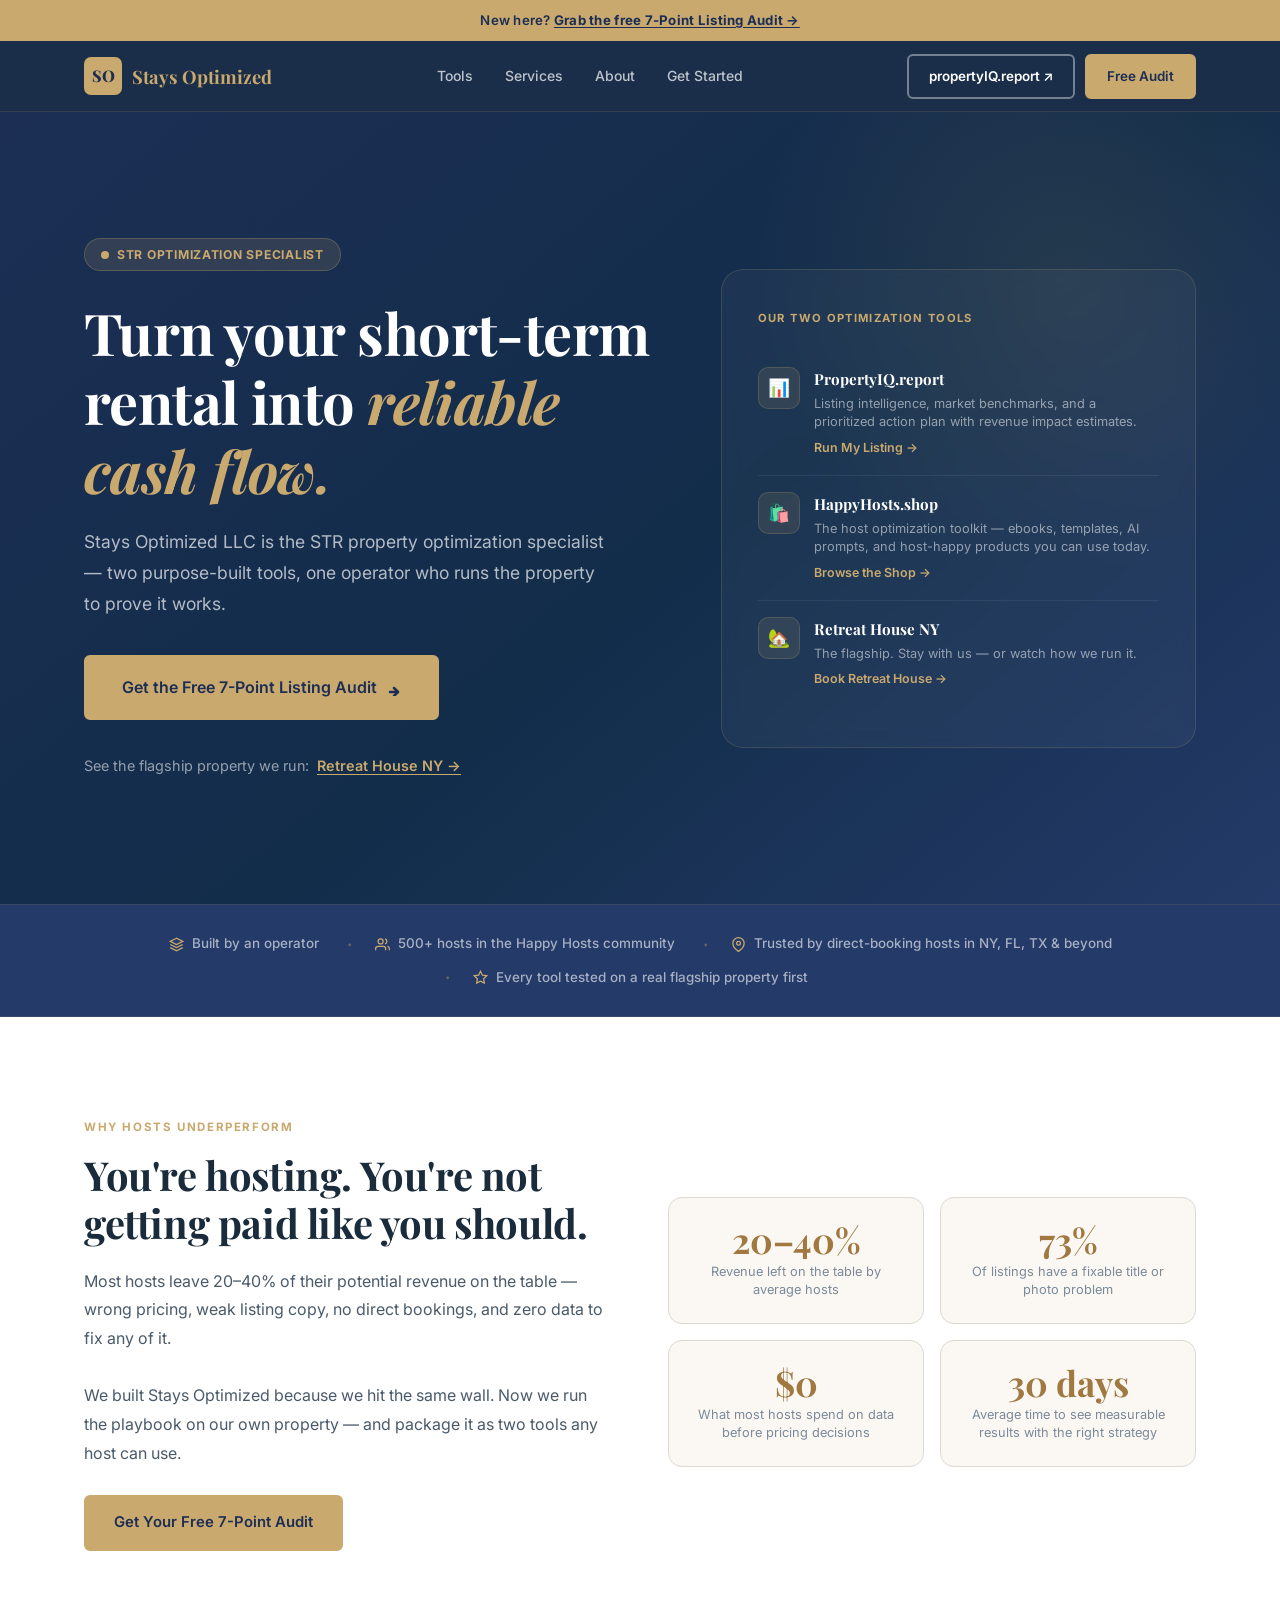
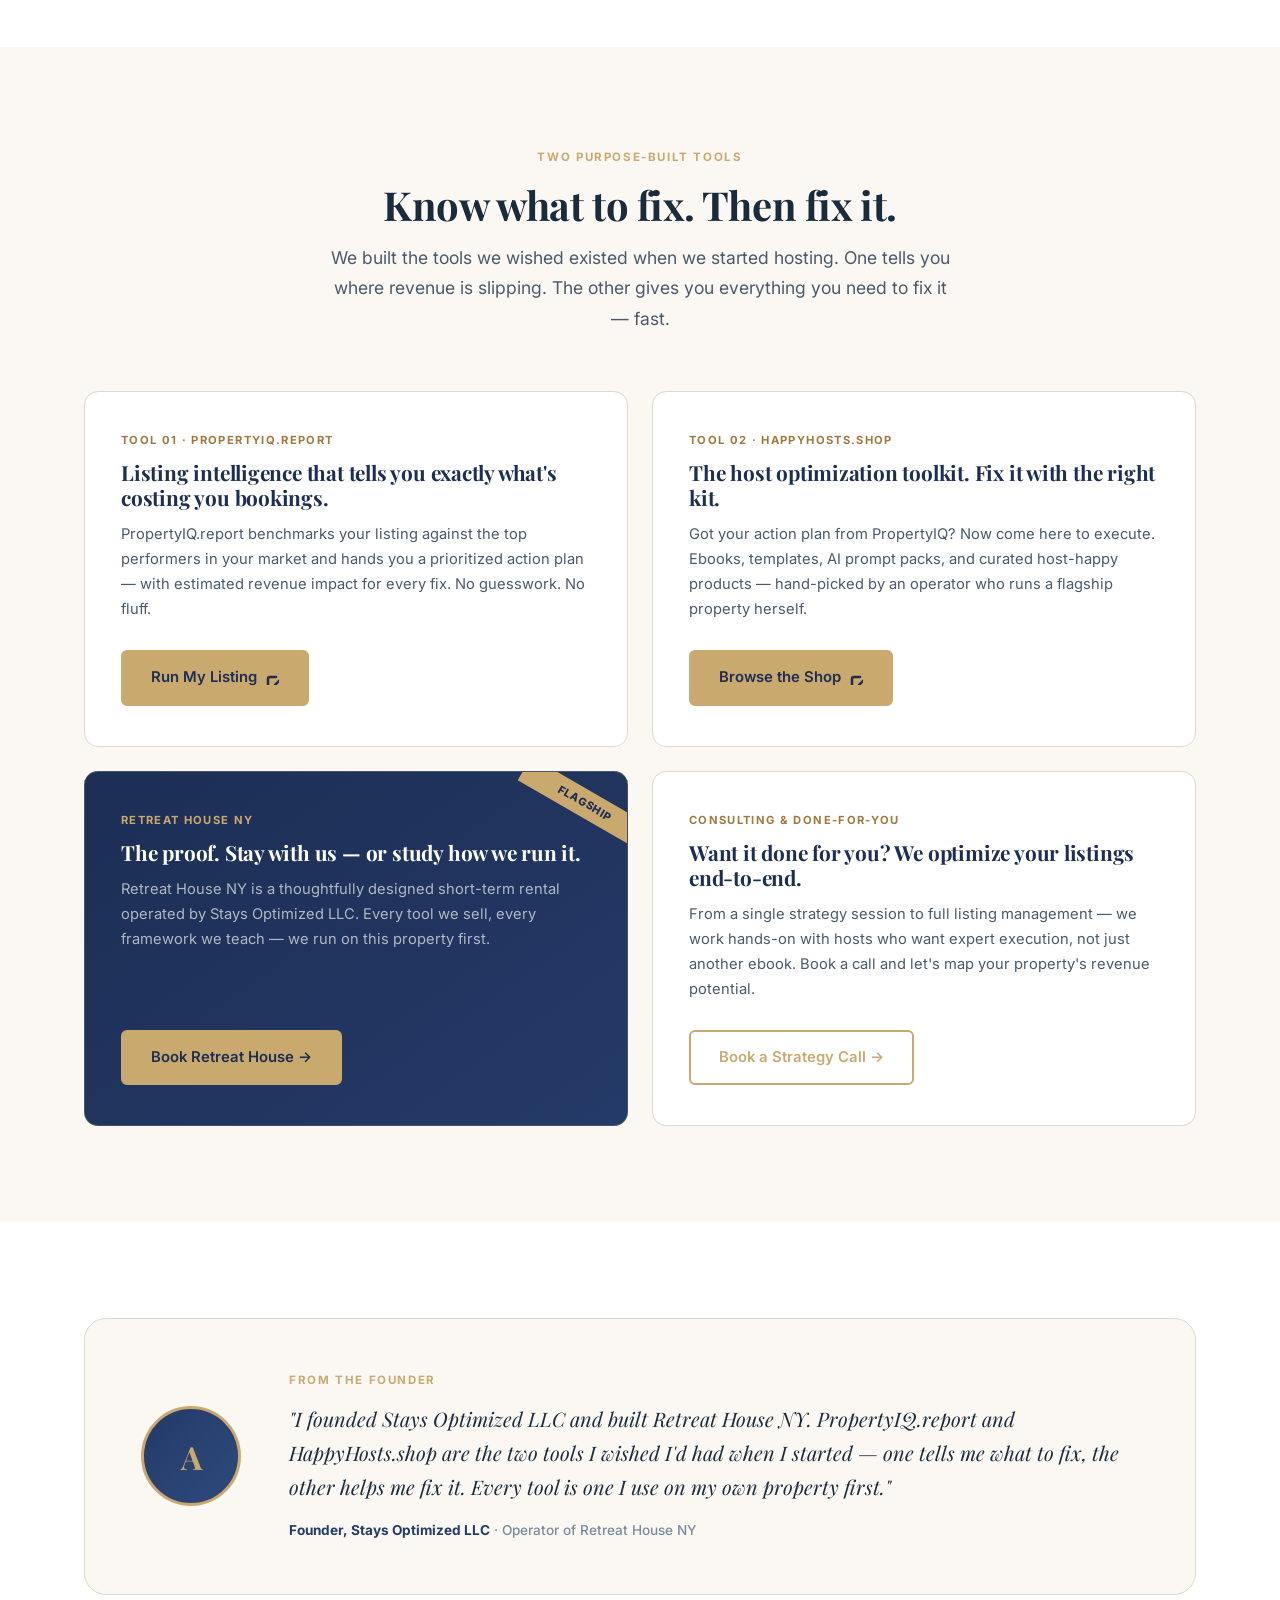
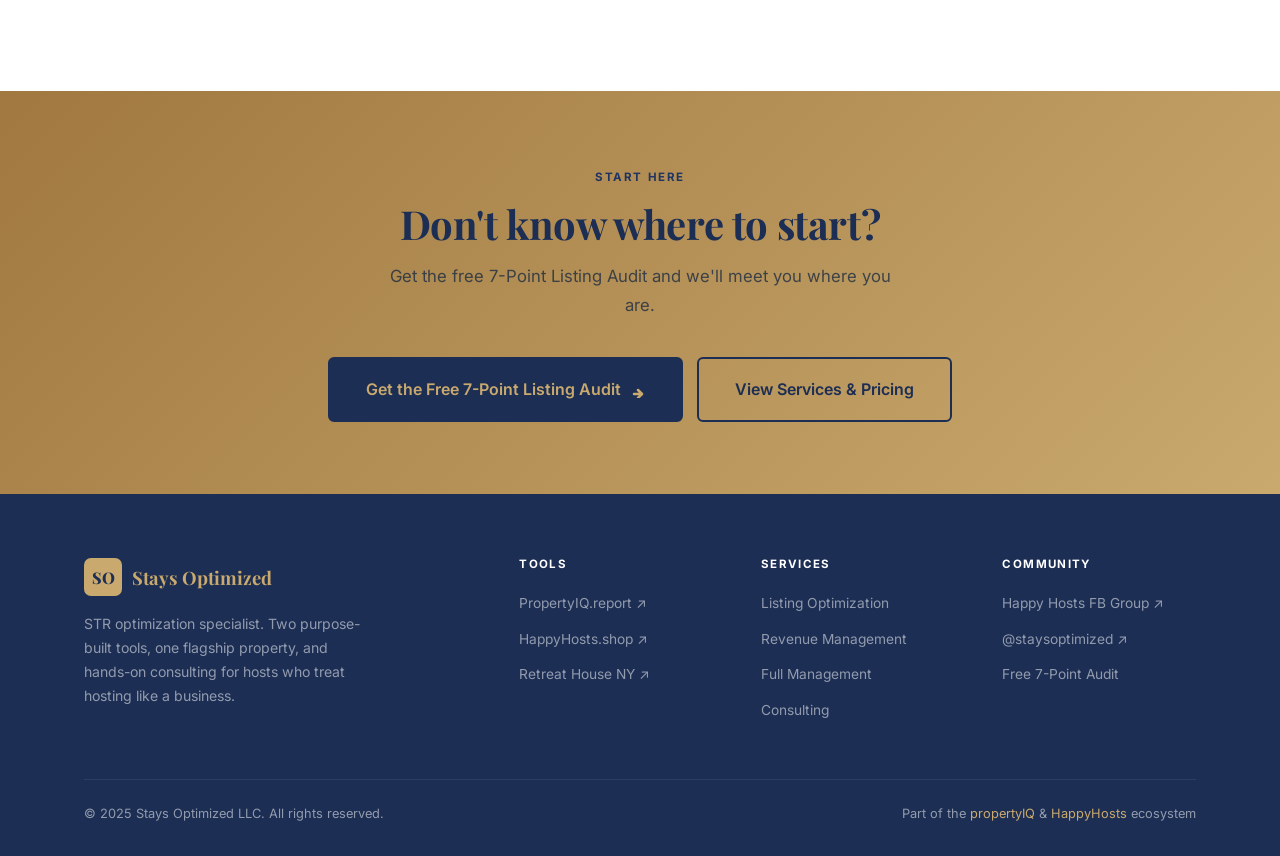
==== commit ce5ed312: "Rebuild website with copy pack, brand colors, and clean contact form Homepage (index.html): - Rebuil" ====
--- a/index.html
+++ b/index.html
@@ -3,58 +3,141 @@
 <head>
   <meta charset="UTF-8" />
   <meta name="viewport" content="width=device-width, initial-scale=1.0" />
-  <title>Stays Optimized LLC — Short-Term Rental Optimization & Management</title>
-  <meta name="description" content="Stays Optimized LLC maximizes your short-term rental revenue through expert listing optimization, dynamic pricing, and full-service property management. Get a free rental analysis today." />
+
+  <!-- ── Primary SEO ────────────────────────── -->
+  <title>Stays Optimized LLC — STR Optimization, Tools & Management</title>
+  <meta name="description" content="Stays Optimized LLC is the short-term rental optimization specialist. Two purpose-built tools (PropertyIQ.report + HappyHosts.shop), hands-on consulting, and a flagship property we run ourselves. Get your free 7-Point Listing Audit." />
+  <link rel="canonical" href="https://staysoptimized.com/" />
+
+  <!-- ── Open Graph ────────────────────────── -->
+  <meta property="og:type" content="website" />
+  <meta property="og:site_name" content="Stays Optimized" />
+  <meta property="og:title" content="Stays Optimized LLC — STR Optimization, Tools & Management" />
+  <meta property="og:description" content="Two purpose-built tools + one operator who runs a flagship property. Turn your short-term rental into reliable cash flow." />
+  <meta property="og:url" content="https://staysoptimized.com/" />
+  <meta property="og:image" content="https://staysoptimized.com/stays-optimized-og.jpg" />
+  <meta name="twitter:card" content="summary_large_image" />
+  <meta name="twitter:title" content="Stays Optimized LLC — STR Optimization, Tools & Management" />
+  <meta name="twitter:description" content="Two purpose-built tools + one operator who runs a flagship property. Turn your short-term rental into reliable cash flow." />
+
+  <!-- ── Fonts ─────────────────────────────── -->
   <link rel="preconnect" href="https://fonts.googleapis.com" />
   <link rel="preconnect" href="https://fonts.gstatic.com" crossorigin />
-  <link href="https://fonts.googleapis.com/css2?family=Inter:wght@400;500;600;700;800;900&display=swap" rel="stylesheet" />
+  <link href="https://fonts.googleapis.com/css2?family=Inter:wght@400;500;600;700;800&family=Playfair+Display:ital,wght@0,700;1,400;1,700&display=swap" rel="stylesheet" />
   <link rel="stylesheet" href="styles.css" />
+
+  <!-- ── JSON-LD Schema ────────────────────── -->
+  <script type="application/ld+json">
+  {
+    "@context": "https://schema.org",
+    "@graph": [
+      {
+        "@type": "Organization",
+        "@id": "https://staysoptimized.com/#organization",
+        "name": "Stays Optimized LLC",
+        "url": "https://staysoptimized.com",
+        "logo": "https://staysoptimized.com/stays-optimized-logo.png",
+        "description": "Short-term rental optimization, consulting, and management company with two purpose-built host tools.",
+        "sameAs": [
+          "https://propertyiq.report",
+          "https://happyhosts.shop",
+          "https://www.instagram.com/staysoptimized",
+          "https://www.facebook.com/groups/happyhosts"
+        ]
+      },
+      {
+        "@type": "WebSite",
+        "@id": "https://staysoptimized.com/#website",
+        "url": "https://staysoptimized.com",
+        "name": "Stays Optimized",
+        "publisher": { "@id": "https://staysoptimized.com/#organization" },
+        "potentialAction": {
+          "@type": "SearchAction",
+          "target": "https://staysoptimized.com/?s={search_term_string}",
+          "query-input": "required name=search_term_string"
+        }
+      },
+      {
+        "@type": "Service",
+        "name": "STR Listing Optimization",
+        "provider": { "@id": "https://staysoptimized.com/#organization" },
+        "description": "Full short-term rental listing audit, rewrite, and pricing strategy.",
+        "url": "https://staysoptimized.com/services.html#listing"
+      },
+      {
+        "@type": "Service",
+        "name": "STR Revenue Management",
+        "provider": { "@id": "https://staysoptimized.com/#organization" },
+        "description": "Dynamic pricing, comp monitoring, and monthly revenue optimization.",
+        "url": "https://staysoptimized.com/services.html#revenue"
+      },
+      {
+        "@type": "Service",
+        "name": "Full STR Property Management",
+        "provider": { "@id": "https://staysoptimized.com/#organization" },
+        "description": "End-to-end short-term rental management including guest comms, cleaning, and maintenance.",
+        "url": "https://staysoptimized.com/services.html#management"
+      }
+    ]
+  }
+  </script>
 </head>
 <body>
 
+  <!-- ══════════════ ANNOUNCEMENT BAR ══════════════ -->
+  <div class="announcement-bar">
+    New here? <a href="services.html#contact">Grab the free 7-Point Listing Audit →</a>
+  </div>
+
   <!-- ══════════════ HEADER ══════════════ -->
   <header class="site-header" id="header">
     <div class="container">
       <div class="header-inner">
+
         <a href="index.html" class="logo" aria-label="Stays Optimized Home">
-          <div class="logo-mark">SO</div>
-          <div class="logo-text">Stays <span>Optimized</span></div>
+          <!-- Place your stays-optimized-logo.png file in this same folder -->
+          <img src="stays-optimized-logo.png" alt="Stays Optimized LLC"
+               onerror="this.style.display='none'; this.nextElementSibling.style.display='flex';"
+               style="height:44px; width:auto;" />
+          <span class="logo-fallback" style="display:none;">
+            <span class="logo-mark">SO</span>
+            <span>Stays <span style="color:var(--gold);">Optimized</span></span>
+          </span>
         </a>
 
         <nav class="nav" aria-label="Primary navigation">
+          <a href="#tools">Tools</a>
           <a href="#services">Services</a>
-          <a href="#process">How It Works</a>
-          <a href="#results">Results</a>
+          <a href="#founder">About</a>
           <a href="services.html">Get Started</a>
         </nav>
 
         <div class="nav-cta">
-          <a href="https://propertyiq.report" target="_blank" rel="noopener noreferrer" class="btn btn--outline-white" style="font-size:.82rem; padding:10px 18px;">
-            Investor Hub ↗
-          </a>
-          <a href="services.html#contact" class="btn btn--primary" style="padding:10px 20px; font-size:.88rem;">
-            Free Analysis
-          </a>
-        </div>
-
-        <button class="mobile-toggle" id="mobileToggle" aria-label="Toggle navigation" aria-expanded="false">
-          <svg width="24" height="24" fill="none" stroke="currentColor" stroke-width="2" stroke-linecap="round" stroke-linejoin="round">
-            <line x1="3" y1="6" x2="21" y2="6" id="line1"/>
-            <line x1="3" y1="12" x2="21" y2="12" id="line2"/>
-            <line x1="3" y1="18" x2="21" y2="18" id="line3"/>
+          <a href="https://propertyiq.report" target="_blank" rel="noopener noreferrer"
+             class="btn btn--outline-white btn--sm">propertyIQ.report ↗</a>
+          <a href="services.html#contact" class="btn btn--primary btn--sm">Free Audit</a>
+        </div>
+
+        <button class="mobile-toggle" id="mobileToggle" aria-label="Open navigation" aria-expanded="false">
+          <svg width="24" height="24" fill="none" stroke="currentColor" stroke-width="2"
+               stroke-linecap="round" stroke-linejoin="round" aria-hidden="true">
+            <line x1="3" y1="6"  x2="21" y2="6"/>
+            <line x1="3" y1="12" x2="21" y2="12"/>
+            <line x1="3" y1="18" x2="21" y2="18"/>
           </svg>
         </button>
       </div>
     </div>
 
     <nav class="mobile-menu" id="mobileMenu" aria-label="Mobile navigation">
+      <a href="#tools">Tools</a>
       <a href="#services">Services</a>
-      <a href="#process">How It Works</a>
-      <a href="#results">Results</a>
+      <a href="#founder">About</a>
       <a href="services.html">Pricing</a>
       <div class="nav-cta">
-        <a href="https://propertyiq.report" target="_blank" rel="noopener noreferrer" class="btn btn--outline-white">Investor Hub ↗</a>
-        <a href="services.html#contact" class="btn btn--primary">Get Free Analysis</a>
+        <a href="https://propertyiq.report" target="_blank" rel="noopener noreferrer"
+           class="btn btn--outline-white">propertyIQ.report ↗</a>
+        <a href="services.html#contact" class="btn btn--primary">Get Free Audit</a>
       </div>
     </nav>
   </header>
@@ -66,57 +149,67 @@
 
         <!-- Left: Copy -->
         <div class="hero-content">
-          <div class="hero-badge fade-up">
-            <svg width="12" height="12" viewBox="0 0 12 12" fill="currentColor"><circle cx="6" cy="6" r="6"/></svg>
-            Short-Term Rental Experts
-          </div>
-          <h1 class="fade-up fade-up-delay-1">
-            Unlock Your Property's<br><em>Full Revenue Potential</em>
+          <div class="hero-tag fade-in">
+            <svg width="8" height="8" viewBox="0 0 8 8" fill="currentColor" aria-hidden="true"><circle cx="4" cy="4" r="4"/></svg>
+            STR Optimization Specialist
+          </div>
+          <h1 class="fade-in d1">
+            Turn your short-term rental into
+            <em>reliable cash flow.</em>
           </h1>
-          <p class="hero-sub fade-up fade-up-delay-2">
-            Stays Optimized LLC transforms underperforming short-term rentals into high-yield assets through expert optimization, dynamic pricing, and hands-on management.
+          <p class="hero-sub fade-in d2">
+            Stays Optimized LLC is the STR property optimization specialist — two purpose-built tools, one operator who runs the property to prove it works.
           </p>
-          <div class="hero-actions fade-up fade-up-delay-3">
+          <div class="hero-actions fade-in d3">
             <a href="services.html#contact" class="btn btn--primary btn--lg">
-              Get My Free Analysis
-              <svg width="16" height="16" fill="none" stroke="currentColor" stroke-width="2.5" stroke-linecap="round" stroke-linejoin="round"><path d="M5 12h7M9 8l4 4-4 4"/></svg>
+              Get the Free 7-Point Listing Audit
+              <svg width="16" height="16" fill="none" stroke="currentColor" stroke-width="2.5"
+                   stroke-linecap="round" stroke-linejoin="round" aria-hidden="true">
+                <path d="M5 12h7M9 8l4 4-4 4"/>
+              </svg>
             </a>
-            <a href="#services" class="btn btn--outline-white btn--lg">See Our Services</a>
-          </div>
-          <div class="hero-investor-link fade-up fade-up-delay-4">
-            <svg width="18" height="18" viewBox="0 0 24 24" fill="none" stroke="currentColor" stroke-width="2"><path d="M3 9l9-7 9 7v11a2 2 0 01-2 2H5a2 2 0 01-2-2z"/><polyline points="9 22 9 12 15 12 15 22"/></svg>
-            <span>Real estate investor? Explore market analytics at&nbsp;<a href="https://propertyiq.report" target="_blank" rel="noopener noreferrer">propertyIQ.report →</a></span>
-          </div>
-        </div>
-
-        <!-- Right: Stats card -->
-        <div class="hero-card fade-up fade-up-delay-2">
-          <div class="hero-card-title">Client Results At a Glance</div>
-          <div class="stat-grid">
-            <div class="stat-item">
-              <div class="stat-number">47<span>%</span></div>
-              <div class="stat-label">Average revenue increase in year 1</div>
+          </div>
+          <p class="hero-text-cta fade-in d4">
+            See the flagship property we run:&nbsp;
+            <a href="https://retreathouseny.com" target="_blank" rel="noopener noreferrer">Retreat House NY →</a>
+          </p>
+        </div>
+
+        <!-- Right: mini preview cards -->
+        <div class="hero-panel fade-in d2" aria-label="Our tools">
+          <div class="hero-panel-label">Our Two Optimization Tools</div>
+
+          <div class="mini-card">
+            <div class="mini-card-icon">📊</div>
+            <div>
+              <div class="mini-card-title">PropertyIQ.report</div>
+              <div class="mini-card-desc">Listing intelligence, market benchmarks, and a prioritized action plan with revenue impact estimates.</div>
+              <a href="https://propertyiq.report" target="_blank" rel="noopener noreferrer" class="mini-card-link">
+                Run My Listing →
+              </a>
             </div>
-            <div class="stat-item">
-              <div class="stat-number">4.9<span>★</span></div>
-              <div class="stat-label">Average guest rating across managed properties</div>
+          </div>
+
+          <div class="mini-card">
+            <div class="mini-card-icon">🛍️</div>
+            <div>
+              <div class="mini-card-title">HappyHosts.shop</div>
+              <div class="mini-card-desc">The host optimization toolkit — ebooks, templates, AI prompts, and host-happy products you can use today.</div>
+              <a href="https://happyhosts.shop" target="_blank" rel="noopener noreferrer" class="mini-card-link">
+                Browse the Shop →
+              </a>
             </div>
-            <div class="stat-item">
-              <div class="stat-number">72<span>%</span></div>
-              <div class="stat-label">Average occupancy rate achieved</div>
+          </div>
+
+          <div class="mini-card">
+            <div class="mini-card-icon">🏡</div>
+            <div>
+              <div class="mini-card-title">Retreat House NY</div>
+              <div class="mini-card-desc">The flagship. Stay with us — or watch how we run it.</div>
+              <a href="https://retreathouseny.com" target="_blank" rel="noopener noreferrer" class="mini-card-link">
+                Book Retreat House →
+              </a>
             </div>
-            <div class="stat-item">
-              <div class="stat-number">30<span>+</span></div>
-              <div class="stat-label">Properties actively managed &amp; optimized</div>
-            </div>
-          </div>
-          <hr class="hero-divider" />
-          <div class="mini-testimonial">
-            <div class="mini-avatar">MR</div>
-            <div class="mini-testimonial-text">
-              <strong>Marcus R. — Property Owner, Miami FL</strong>
-              "Stays Optimized took my listing from $2,400/mo to over $4,100/mo in just 60 days. Wish I found them sooner."
-            </div>
           </div>
         </div>
 
@@ -124,218 +217,170 @@
     </div>
   </section>
 
-  <!-- ══════════════ TRUST BAR ══════════════ -->
-  <div class="trust-bar">
-    <div class="container">
-      <div class="trust-bar-inner">
+  <!-- ══════════════ TRUST STRIP ══════════════ -->
+  <div class="trust-strip" aria-label="Trust signals">
+    <div class="container">
+      <div class="trust-inner">
         <div class="trust-item">
-          <div class="trust-icon">🏆</div>
-          <span>Top-Rated STR Consultant</span>
+          <svg width="15" height="15" fill="none" stroke="currentColor" stroke-width="2"
+               viewBox="0 0 24 24" aria-hidden="true"><path d="M12 2L2 7l10 5 10-5-10-5zM2 17l10 5 10-5M2 12l10 5 10-5"/></svg>
+          Built by an operator
         </div>
         <div class="trust-item">
-          <div class="trust-icon">📊</div>
-          <span>Data-Driven Pricing Strategy</span>
+          <svg width="15" height="15" fill="none" stroke="currentColor" stroke-width="2"
+               viewBox="0 0 24 24" aria-hidden="true"><path d="M17 21v-2a4 4 0 00-4-4H5a4 4 0 00-4 4v2"/><circle cx="9" cy="7" r="4"/><path d="M23 21v-2a4 4 0 00-3-3.87M16 3.13a4 4 0 010 7.75"/></svg>
+          500+ hosts in the Happy Hosts community
         </div>
         <div class="trust-item">
-          <div class="trust-icon">🔑</div>
-          <span>Full-Service Management</span>
+          <svg width="15" height="15" fill="none" stroke="currentColor" stroke-width="2"
+               viewBox="0 0 24 24" aria-hidden="true"><path d="M21 10c0 7-9 13-9 13s-9-6-9-13a9 9 0 0118 0z"/><circle cx="12" cy="10" r="3"/></svg>
+          Trusted by direct-booking hosts in NY, FL, TX &amp; beyond
         </div>
         <div class="trust-item">
-          <div class="trust-icon">⚡</div>
-          <span>Results in 30–60 Days</span>
-        </div>
-        <div class="trust-item">
-          <div class="trust-icon">🤝</div>
-          <span>100% Transparent Reporting</span>
+          <svg width="15" height="15" fill="none" stroke="currentColor" stroke-width="2"
+               viewBox="0 0 24 24" aria-hidden="true"><polygon points="12 2 15.09 8.26 22 9.27 17 14.14 18.18 21.02 12 17.77 5.82 21.02 7 14.14 2 9.27 8.91 8.26 12 2"/></svg>
+          Every tool tested on a real flagship property first
         </div>
       </div>
     </div>
   </div>
 
-  <!-- ══════════════ SERVICES ══════════════ -->
-  <section class="section" id="services" aria-label="Services">
-    <div class="container">
-      <div class="text-center">
-        <span class="eyebrow">What We Do</span>
-        <h2>Everything Your Rental Needs to <em class="text-gold">Outperform the Market</em></h2>
-        <p class="lead" style="margin: 16px auto 0;">From a single consultation to full hands-on management, we have a service level that fits your goals and your market.</p>
-      </div>
-
-      <div class="services-grid">
-        <div class="service-card">
-          <div class="service-icon">📈</div>
-          <h3>Listing Optimization</h3>
-          <p>Professional photography direction, SEO-driven titles and descriptions, amenity positioning, and algorithm-friendly formatting that drives more clicks and conversions.</p>
-          <a href="services.html#listing" class="service-link">Learn more →</a>
-        </div>
-
-        <div class="service-card">
-          <div class="service-icon">💰</div>
-          <h3>Revenue Management</h3>
-          <p>Dynamic pricing powered by market data, comp analysis, seasonal demand modeling, and event-based adjustments — so you're never leaving money on the table.</p>
-          <a href="services.html#revenue" class="service-link">Learn more →</a>
-        </div>
-
-        <div class="service-card">
-          <div class="service-icon">🏠</div>
-          <h3>Full Property Management</h3>
-          <p>End-to-end management including guest communication, check-in coordination, cleaning scheduling, maintenance oversight, and monthly performance reporting.</p>
-          <a href="services.html#management" class="service-link">Learn more →</a>
-        </div>
-
-        <div class="service-card">
-          <div class="service-icon">🎯</div>
-          <h3>STR Consulting</h3>
-          <p>One-on-one strategy sessions for new and experienced hosts. Market feasibility, setup guidance, platform selection, and a custom 90-day launch roadmap.</p>
-          <a href="services.html#consulting" class="service-link">Learn more →</a>
-        </div>
+  <!-- ══════════════ THE PROBLEM ══════════════ -->
+  <section class="section" id="problem" aria-label="The problem we solve">
+    <div class="container">
+      <div class="problem-grid">
+
+        <div class="problem-copy">
+          <span class="eyebrow">Why Hosts Underperform</span>
+          <h2>You're hosting. You're not getting paid like you should.</h2>
+          <p>Most hosts leave 20–40% of their potential revenue on the table — wrong pricing, weak listing copy, no direct bookings, and zero data to fix any of it.</p>
+          <p>We built Stays Optimized because we hit the same wall. Now we run the playbook on our own property — and package it as two tools any host can use.</p>
+          <a href="services.html#contact" class="btn btn--primary">Get Your Free 7-Point Audit</a>
+        </div>
+
+        <div class="stat-tiles" aria-label="Industry statistics">
+          <div class="stat-tile">
+            <div class="stat-tile-num">20–40%</div>
+            <div class="stat-tile-label">Revenue left on the table by average hosts</div>
+          </div>
+          <div class="stat-tile">
+            <div class="stat-tile-num">73%</div>
+            <div class="stat-tile-label">Of listings have a fixable title or photo problem</div>
+          </div>
+          <div class="stat-tile">
+            <div class="stat-tile-num">$0</div>
+            <div class="stat-tile-label">What most hosts spend on data before pricing decisions</div>
+          </div>
+          <div class="stat-tile">
+            <div class="stat-tile-num">30 days</div>
+            <div class="stat-tile-label">Average time to see measurable results with the right strategy</div>
+          </div>
+        </div>
+
       </div>
     </div>
   </section>
 
-  <!-- ══════════════ HOW IT WORKS ══════════════ -->
-  <section class="section section--dark" id="process" aria-label="How it works">
-    <div class="container">
-      <div class="text-center">
-        <span class="eyebrow">The Process</span>
-        <h2 style="color:var(--white);">From Onboarding to <em class="text-gold">Optimized Revenue</em></h2>
-        <p class="lead" style="color:rgba(255,255,255,.6); margin: 16px auto 0;">We've streamlined the path from underperforming to high-converting in three focused steps.</p>
-      </div>
-
-      <div class="process-steps">
-        <div class="step">
-          <div class="step-num">01</div>
-          <h3>Free Analysis</h3>
-          <p>We audit your current listing, pricing, and market position — identifying exactly where revenue is being lost and what's possible.</p>
-        </div>
-        <div class="step">
-          <div class="step-num">02</div>
-          <h3>Custom Strategy</h3>
-          <p>We build a tailored optimization plan: pricing model, listing overhaul, guest experience upgrades, and 90-day revenue targets.</p>
-        </div>
-        <div class="step">
-          <div class="step-num">03</div>
-          <h3>Execute &amp; Scale</h3>
-          <p>We implement, monitor, and continuously refine — with transparent monthly reporting so you always know exactly how your investment is performing.</p>
-        </div>
+  <!-- ══════════════ THE TWO TOOLS ══════════════ -->
+  <section class="section section--warm" id="tools" aria-label="Our optimization tools">
+    <div class="container">
+      <div class="section-head section-head--center">
+        <span class="eyebrow">Two Purpose-Built Tools</span>
+        <h2>Know what to fix. Then fix it.</h2>
+        <p class="lead">We built the tools we wished existed when we started hosting. One tells you where revenue is slipping. The other gives you everything you need to fix it — fast.</p>
+      </div>
+
+      <div class="cards-grid">
+
+        <!-- PropertyIQ -->
+        <div class="card card--light">
+          <div class="card-eyebrow">Tool 01 · propertyiq.report</div>
+          <h3>Listing intelligence that tells you exactly what's costing you bookings.</h3>
+          <p>PropertyIQ.report benchmarks your listing against the top performers in your market and hands you a prioritized action plan — with estimated revenue impact for every fix. No guesswork. No fluff.</p>
+          <a href="https://propertyiq.report" target="_blank" rel="noopener noreferrer" class="btn btn--primary">
+            Run My Listing
+            <svg width="14" height="14" fill="none" stroke="currentColor" stroke-width="2.5"
+                 stroke-linecap="round" stroke-linejoin="round" aria-hidden="true">
+              <path d="M18 13v6a2 2 0 01-2 2H5a2 2 0 01-2-2V8a2 2 0 012-2h6"/><polyline points="15 3 21 3 21 9"/><line x1="10" y1="14" x2="21" y2="3"/>
+            </svg>
+          </a>
+        </div>
+
+        <!-- HappyHosts -->
+        <div class="card card--light">
+          <div class="card-eyebrow">Tool 02 · happyhosts.shop</div>
+          <h3>The host optimization toolkit. Fix it with the right kit.</h3>
+          <p>Got your action plan from PropertyIQ? Now come here to execute. Ebooks, templates, AI prompt packs, and curated host-happy products — hand-picked by an operator who runs a flagship property herself.</p>
+          <a href="https://happyhosts.shop" target="_blank" rel="noopener noreferrer" class="btn btn--primary">
+            Browse the Shop
+            <svg width="14" height="14" fill="none" stroke="currentColor" stroke-width="2.5"
+                 stroke-linecap="round" stroke-linejoin="round" aria-hidden="true">
+              <path d="M18 13v6a2 2 0 01-2 2H5a2 2 0 01-2-2V8a2 2 0 012-2h6"/><polyline points="15 3 21 3 21 9"/><line x1="10" y1="14" x2="21" y2="3"/>
+            </svg>
+          </a>
+        </div>
+
+        <!-- Retreat House — dark flagship card -->
+        <div class="card card--dark">
+          <div class="card-ribbon" aria-label="Flagship property">Flagship</div>
+          <div class="card-eyebrow">Retreat House NY</div>
+          <h3>The proof. Stay with us — or study how we run it.</h3>
+          <p>Retreat House NY is a thoughtfully designed short-term rental operated by Stays Optimized LLC. Every tool we sell, every framework we teach — we run on this property first.</p>
+          <a href="https://retreathouseny.com" target="_blank" rel="noopener noreferrer" class="btn btn--primary">
+            Book Retreat House →
+          </a>
+        </div>
+
+        <!-- Coaching -->
+        <div class="card card--light" id="services">
+          <div class="card-eyebrow">Consulting & Done-For-You</div>
+          <h3>Want it done for you? We optimize your listings end-to-end.</h3>
+          <p>From a single strategy session to full listing management — we work hands-on with hosts who want expert execution, not just another ebook. Book a call and let's map your property's revenue potential.</p>
+          <a href="services.html" class="btn btn--outline-gold">
+            Book a Strategy Call →
+          </a>
+        </div>
+
       </div>
     </div>
   </section>
 
-  <!-- ══════════════ RESULTS ══════════════ -->
-  <section class="section section--mid" id="results" aria-label="Results">
-    <div class="container">
-      <div class="text-center">
-        <span class="eyebrow">Proven Results</span>
-        <h2 style="color:var(--white);">Numbers That <em class="text-gold">Speak for Themselves</em></h2>
-        <p class="lead" style="color:rgba(255,255,255,.6); margin: 16px auto 0;">Across our managed portfolio, the data is consistent: strategic optimization works.</p>
-      </div>
-
-      <div class="results-grid">
-        <div class="result-item">
-          <div class="result-num">47%</div>
-          <div class="result-desc">Average year-over-year<br>revenue increase</div>
-        </div>
-        <div class="result-item">
-          <div class="result-num">$8K+</div>
-          <div class="result-desc">Average additional monthly<br>revenue per managed property</div>
-        </div>
-        <div class="result-item">
-          <div class="result-num">72%</div>
-          <div class="result-desc">Average occupancy rate<br>vs. 54% market average</div>
-        </div>
-        <div class="result-item">
-          <div class="result-num">4.9★</div>
-          <div class="result-desc">Average guest rating<br>across all managed listings</div>
-        </div>
-        <div class="result-item">
-          <div class="result-num">30d</div>
-          <div class="result-desc">Average time to first<br>measurable revenue lift</div>
+  <!-- ══════════════ FOUNDER STRIP ══════════════ -->
+  <section class="section" id="founder" aria-label="Founder">
+    <div class="container">
+      <div class="founder-strip">
+        <div class="founder-avatar" aria-hidden="true">A</div>
+        <div class="founder-content">
+          <span class="eyebrow" style="display:block; margin-bottom:12px;">From the Founder</span>
+          <blockquote>
+            "I founded Stays Optimized LLC and built Retreat House NY. PropertyIQ.report and HappyHosts.shop are the two tools I wished I'd had when I started — one tells me what to fix, the other helps me fix it. Every tool is one I use on my own property first."
+          </blockquote>
+          <div class="founder-attribution">
+            <strong>Founder, Stays Optimized LLC</strong> · Operator of Retreat House NY
+          </div>
         </div>
       </div>
     </div>
   </section>
 
-  <!-- ══════════════ TESTIMONIALS ══════════════ -->
-  <section class="section" id="testimonials" aria-label="Testimonials">
-    <div class="container">
-      <div class="text-center">
-        <span class="eyebrow">Client Stories</span>
-        <h2>Real Owners. <em class="text-gold">Real Results.</em></h2>
-        <p class="lead" style="margin: 16px auto 0;">Don't take our word for it — here's what property owners say after working with Stays Optimized.</p>
-      </div>
-
-      <div class="testimonials-grid">
-        <div class="testimonial-card">
-          <div class="stars">★★★★★</div>
-          <p class="testimonial-text">"I was skeptical at first, but within 45 days my Airbnb revenue jumped 52%. The listing rewrite alone was worth every penny. Their pricing strategy is on another level."</p>
-          <div class="testimonial-author">
-            <div class="author-avatar">MR</div>
-            <div>
-              <div class="author-name">Marcus R.</div>
-              <div class="author-role">Property Owner · Miami, FL</div>
-            </div>
-          </div>
-        </div>
-
-        <div class="testimonial-card">
-          <div class="stars">★★★★★</div>
-          <p class="testimonial-text">"Stays Optimized manages my 3 properties in Scottsdale. The communication is flawless, my guests love their experience, and I've never felt more hands-off and confident at the same time."</p>
-          <div class="testimonial-author">
-            <div class="author-avatar">TL</div>
-            <div>
-              <div class="author-name">Tanya L.</div>
-              <div class="author-role">Multi-property Investor · Scottsdale, AZ</div>
-            </div>
-          </div>
-        </div>
-
-        <div class="testimonial-card">
-          <div class="stars">★★★★★</div>
-          <p class="testimonial-text">"I was about to sell my condo. One call with Stays Optimized changed everything — they showed me exactly how to turn it into $4,200/month. That consulting session paid for itself 30x over."</p>
-          <div class="testimonial-author">
-            <div class="author-avatar">DJ</div>
-            <div>
-              <div class="author-name">Derek J.</div>
-              <div class="author-role">First-time STR Host · Nashville, TN</div>
-            </div>
-          </div>
-        </div>
-      </div>
-    </div>
-  </section>
-
-  <!-- ══════════════ PROPERTYIQ BANNER ══════════════ -->
-  <section class="section section--gray" aria-label="PropertyIQ">
-    <div class="container">
-      <div class="piq-banner">
-        <div>
-          <div class="piq-eyebrow">Powered by Data · Backed by Research</div>
-          <h2>Ready to Analyze Your Next<br>Investment Property?</h2>
-          <p>Stays Optimized is part of a connected ecosystem for real estate investors. Visit our sister platform <strong style="color:var(--gold);">propertyIQ.report</strong> for in-depth market analytics, STR feasibility scoring, and investment intelligence — so you can buy smarter before we optimize harder.</p>
-        </div>
-        <div class="piq-actions">
-          <a href="https://propertyiq.report" target="_blank" rel="noopener noreferrer" class="btn btn--primary btn--lg">
-            Visit propertyIQ.report
-            <svg width="16" height="16" fill="none" stroke="currentColor" stroke-width="2.5" stroke-linecap="round" stroke-linejoin="round"><path d="M18 13v6a2 2 0 01-2 2H5a2 2 0 01-2-2V8a2 2 0 012-2h6"/><polyline points="15 3 21 3 21 9"/><line x1="10" y1="14" x2="21" y2="3"/></svg>
-          </a>
-        </div>
-      </div>
-    </div>
-  </section>
-
-  <!-- ══════════════ FINAL CTA ══════════════ -->
-  <section class="cta-section" aria-label="Call to action">
-    <div class="container">
-      <span class="eyebrow" style="color:var(--navy-mid);">Start Today</span>
-      <h2>Your Property Is Leaving Money on the Table</h2>
-      <p>Get a complimentary rental analysis and discover exactly how much revenue you could be generating. No commitment — just clarity.</p>
-      <div style="display:flex; gap:16px; justify-content:center; flex-wrap:wrap;">
+  <!-- ══════════════ FOOTER CTA BAND ══════════════ -->
+  <section class="footer-cta" aria-label="Final call to action">
+    <div class="container">
+      <span class="eyebrow" style="color:var(--navy-mid);">Start Here</span>
+      <h2>Don't know where to start?</h2>
+      <p>Get the free 7-Point Listing Audit and we'll meet you where you are.</p>
+      <div class="footer-cta-actions">
         <a href="services.html#contact" class="btn btn--dark btn--lg">
-          Get My Free Analysis
-          <svg width="16" height="16" fill="none" stroke="currentColor" stroke-width="2.5" stroke-linecap="round" stroke-linejoin="round"><path d="M5 12h7M9 8l4 4-4 4"/></svg>
+          Get the Free 7-Point Listing Audit
+          <svg width="16" height="16" fill="none" stroke="currentColor" stroke-width="2.5"
+               stroke-linecap="round" stroke-linejoin="round" aria-hidden="true">
+            <path d="M5 12h7M9 8l4 4-4 4"/>
+          </svg>
         </a>
-        <a href="services.html" class="btn btn--outline-dark btn--lg">View Pricing</a>
+        <a href="services.html" class="btn btn--outline-dark btn--lg"
+           style="background:transparent; color:var(--navy-dark); border:2px solid var(--navy-dark);">
+          View Services &amp; Pricing
+        </a>
       </div>
     </div>
   </section>
@@ -344,12 +389,27 @@
   <footer class="site-footer" aria-label="Site footer">
     <div class="container">
       <div class="footer-grid">
+
         <div class="footer-brand">
-          <a href="index.html" class="logo">
-            <div class="logo-mark">SO</div>
-            <div class="logo-text">Stays <span>Optimized</span></div>
+          <a href="index.html" class="logo" aria-label="Stays Optimized Home">
+            <img src="stays-optimized-logo.png" alt="Stays Optimized LLC"
+                 onerror="this.style.display='none'; this.nextElementSibling.style.display='flex';"
+                 style="height:38px; width:auto;" />
+            <span class="logo-fallback" style="display:none;">
+              <span class="logo-mark">SO</span>
+              <span>Stays <span style="color:var(--gold);">Optimized</span></span>
+            </span>
           </a>
-          <p>Short-term rental optimization, consulting, and full-service management for property owners who want results, not excuses.</p>
+          <p>STR optimization specialist. Two purpose-built tools, one flagship property, and hands-on consulting for hosts who treat hosting like a business.</p>
+        </div>
+
+        <div class="footer-col">
+          <h4>Tools</h4>
+          <ul>
+            <li><a href="https://propertyiq.report" target="_blank" rel="noopener noreferrer">PropertyIQ.report ↗</a></li>
+            <li><a href="https://happyhosts.shop" target="_blank" rel="noopener noreferrer">HappyHosts.shop ↗</a></li>
+            <li><a href="https://retreathouseny.com" target="_blank" rel="noopener noreferrer">Retreat House NY ↗</a></li>
+          </ul>
         </div>
 
         <div class="footer-col">
@@ -358,34 +418,29 @@
             <li><a href="services.html#listing">Listing Optimization</a></li>
             <li><a href="services.html#revenue">Revenue Management</a></li>
             <li><a href="services.html#management">Full Management</a></li>
-            <li><a href="services.html#consulting">STR Consulting</a></li>
+            <li><a href="services.html#consulting">Consulting</a></li>
           </ul>
         </div>
 
         <div class="footer-col">
-          <h4>Company</h4>
+          <h4>Community</h4>
           <ul>
-            <li><a href="#process">How It Works</a></li>
-            <li><a href="#results">Results</a></li>
-            <li><a href="#testimonials">Client Stories</a></li>
-            <li><a href="services.html#contact">Contact Us</a></li>
+            <li><a href="https://www.facebook.com/groups/happyhosts" target="_blank" rel="noopener noreferrer">Happy Hosts FB Group ↗</a></li>
+            <li><a href="https://www.instagram.com/staysoptimized" target="_blank" rel="noopener noreferrer">@staysoptimized ↗</a></li>
+            <li><a href="services.html#contact">Free 7-Point Audit</a></li>
           </ul>
         </div>
 
-        <div class="footer-col">
-          <h4>Ecosystem</h4>
-          <ul>
-            <li><a href="https://propertyiq.report" target="_blank" rel="noopener noreferrer">propertyIQ.report ↗</a></li>
-            <li><a href="services.html#contact">Free Rental Analysis</a></li>
-            <li><a href="services.html">Get Started</a></li>
-          </ul>
-        </div>
       </div>
 
       <div class="footer-bottom">
         <span>&copy; 2025 Stays Optimized LLC. All rights reserved.</span>
         <span>
-          Part of the <a href="https://propertyiq.report" target="_blank" rel="noopener noreferrer">propertyIQ</a> ecosystem
+          Part of the
+          <a href="https://propertyiq.report" target="_blank" rel="noopener noreferrer">propertyIQ</a>
+          &amp;
+          <a href="https://happyhosts.shop" target="_blank" rel="noopener noreferrer">HappyHosts</a>
+          ecosystem
         </span>
       </div>
     </div>
@@ -393,58 +448,37 @@
 
   <!-- ══════════════ SCRIPTS ══════════════ -->
   <script>
-    // Mobile menu toggle
+    // Mobile menu
     const toggle = document.getElementById('mobileToggle');
     const menu   = document.getElementById('mobileMenu');
     toggle.addEventListener('click', () => {
       const open = menu.classList.toggle('open');
-      toggle.setAttribute('aria-expanded', open);
+      toggle.setAttribute('aria-expanded', String(open));
+      toggle.setAttribute('aria-label', open ? 'Close navigation' : 'Open navigation');
     });
-    // Close on link click
     menu.querySelectorAll('a').forEach(a => {
       a.addEventListener('click', () => {
         menu.classList.remove('open');
-        toggle.setAttribute('aria-expanded', false);
+        toggle.setAttribute('aria-expanded', 'false');
       });
     });
 
-    // Scroll-based header shadow
-    window.addEventListener('scroll', () => {
-      document.getElementById('header').style.boxShadow =
-        window.scrollY > 20 ? '0 4px 24px rgba(0,0,0,.25)' : 'none';
-    }, { passive: true });
-
-    // Intersection Observer for fade-up animations
+    // Scroll fade-in for cards
     if ('IntersectionObserver' in window) {
-      const observer = new IntersectionObserver((entries) => {
-        entries.forEach(e => {
-          if (e.isIntersecting) {
-            e.target.style.animationPlayState = 'running';
-            observer.unobserve(e.target);
-          }
-        });
-      }, { threshold: 0.12 });
-
-      document.querySelectorAll('.service-card, .step, .result-item, .testimonial-card').forEach(el => {
-        el.style.opacity = '0';
-        el.style.transform = 'translateY(24px)';
-        el.style.transition = 'opacity .5s ease, transform .5s ease';
-        observer.observe(el);
-      });
-
-      // Re-trigger on intersect
-      const cardObserver = new IntersectionObserver((entries) => {
+      const obs = new IntersectionObserver(entries => {
         entries.forEach(e => {
           if (e.isIntersecting) {
             e.target.style.opacity = '1';
             e.target.style.transform = 'translateY(0)';
-            cardObserver.unobserve(e.target);
+            obs.unobserve(e.target);
           }
         });
       }, { threshold: 0.1 });
-
-      document.querySelectorAll('.service-card, .step, .result-item, .testimonial-card').forEach(el => {
-        cardObserver.observe(el);
+      document.querySelectorAll('.card, .stat-tile, .mini-card').forEach(el => {
+        el.style.opacity = '0';
+        el.style.transform = 'translateY(22px)';
+        el.style.transition = 'opacity .5s ease, transform .5s ease';
+        obs.observe(el);
       });
     }
   </script>
--- a/styles.css
+++ b/styles.css
@@ -1,28 +1,31 @@
 /* =============================================
-   STAYS OPTIMIZED LLC — Shared Stylesheet
+   STAYS OPTIMIZED LLC — Design System
+   Champagne Gold + Lighter Navy
    ============================================= */
 
 :root {
-  --navy:        #0A1628;
-  --navy-mid:    #112240;
-  --navy-light:  #1E3A5F;
-  --gold:        #F59E0B;
-  --gold-light:  #FBBF24;
-  --gold-dark:   #D97706;
-  --white:       #FFFFFF;
-  --off-white:   #F8FAFC;
-  --slate:       #94A3B8;
-  --slate-light: #CBD5E1;
-  --text-dark:   #1E293B;
-  --text-mid:    #475569;
-  --success:     #10B981;
-  --radius-sm:   6px;
-  --radius-md:   12px;
-  --radius-lg:   20px;
-  --shadow-sm:   0 1px 3px rgba(0,0,0,.12), 0 1px 2px rgba(0,0,0,.08);
-  --shadow-md:   0 4px 16px rgba(0,0,0,.14);
-  --shadow-lg:   0 20px 48px rgba(0,0,0,.18);
-  --transition:  all .25s cubic-bezier(.4,0,.2,1);
+  --navy:         #243A68;
+  --navy-dark:    #1C2E54;
+  --navy-mid:     #1F3462;
+  --navy-light:   #2D4A7C;
+  --gold:         #C9A96E;
+  --gold-light:   #DFC090;
+  --gold-dark:    #A07840;
+  --gold-subtle:  rgba(201,169,110,.12);
+  --warm-white:   #FBF8F4;
+  --white:        #FFFFFF;
+  --text-dark:    #1A2B3C;
+  --text-mid:     #4A5A6A;
+  --text-light:   #7A8A9A;
+  --border:       #DDD8D0;
+  --success:      #10B981;
+  --radius-sm:    6px;
+  --radius-md:    14px;
+  --radius-lg:    22px;
+  --shadow-sm:    0 1px 4px rgba(26,58,92,.1);
+  --shadow-md:    0 6px 24px rgba(26,58,92,.14);
+  --shadow-lg:    0 20px 56px rgba(26,58,92,.2);
+  --t:            all .25s cubic-bezier(.4,0,.2,1);
 }
 
 /* ── Reset ─────────────────────────────────── */
@@ -40,31 +43,42 @@
 ul { list-style: none; }
 
 /* ── Typography ─────────────────────────────── */
-h1, h2, h3, h4 { line-height: 1.2; font-weight: 700; letter-spacing: -.02em; }
+h1, h2, h3, h4 {
+  font-family: 'Playfair Display', Georgia, serif;
+  line-height: 1.2;
+  font-weight: 700;
+  letter-spacing: -.01em;
+}
 h1 { font-size: clamp(2.2rem, 5vw, 3.6rem); }
-h2 { font-size: clamp(1.8rem, 3.5vw, 2.6rem); }
-h3 { font-size: clamp(1.2rem, 2vw, 1.5rem); font-weight: 600; }
+h2 { font-size: clamp(1.8rem, 3.5vw, 2.5rem); }
+h3 { font-size: clamp(1.15rem, 2vw, 1.4rem); }
 p  { line-height: 1.75; }
 
 /* ── Utilities ──────────────────────────────── */
-.container { max-width: 1160px; margin: 0 auto; padding: 0 24px; }
+.container  { max-width: 1160px; margin: 0 auto; padding: 0 24px; }
 .section    { padding: 96px 0; }
-.section--dark { background: var(--navy); color: var(--white); }
-.section--mid  { background: var(--navy-mid); color: var(--white); }
-.section--gray { background: var(--off-white); }
+.section--dark  { background: var(--navy-dark); color: var(--white); }
+.section--navy  { background: var(--navy); color: var(--white); }
+.section--warm  { background: var(--warm-white); }
 .text-gold  { color: var(--gold); }
-.text-slate { color: var(--slate); }
 .text-center { text-align: center; }
 .eyebrow {
   display: inline-block;
-  font-size: .8rem;
-  font-weight: 700;
-  letter-spacing: .12em;
+  font-family: 'Inter', sans-serif;
+  font-size: .72rem;
+  font-weight: 700;
+  letter-spacing: .14em;
   text-transform: uppercase;
   color: var(--gold);
-  margin-bottom: 12px;
-}
-.lead { font-size: 1.15rem; color: var(--text-mid); max-width: 620px; }
+  margin-bottom: 14px;
+}
+.lead {
+  font-size: 1.1rem;
+  color: var(--text-mid);
+  max-width: 620px;
+  line-height: 1.75;
+}
+.lead--white { color: rgba(255,255,255,.68); }
 
 /* ── Buttons ────────────────────────────────── */
 .btn {
@@ -73,29 +87,30 @@
   gap: 8px;
   padding: 14px 28px;
   border-radius: var(--radius-sm);
+  font-family: 'Inter', sans-serif;
   font-weight: 600;
-  font-size: .95rem;
-  letter-spacing: .01em;
+  font-size: .93rem;
   cursor: pointer;
   border: 2px solid transparent;
-  transition: var(--transition);
+  transition: var(--t);
   white-space: nowrap;
+  text-decoration: none;
 }
 .btn--primary {
   background: var(--gold);
-  color: var(--navy);
+  color: var(--navy-dark);
   border-color: var(--gold);
 }
 .btn--primary:hover {
   background: var(--gold-light);
   border-color: var(--gold-light);
   transform: translateY(-2px);
-  box-shadow: 0 8px 24px rgba(245,158,11,.35);
+  box-shadow: 0 8px 28px rgba(201,169,110,.35);
 }
 .btn--outline-white {
   background: transparent;
   color: var(--white);
-  border-color: rgba(255,255,255,.45);
+  border-color: rgba(255,255,255,.4);
 }
 .btn--outline-white:hover {
   background: rgba(255,255,255,.08);
@@ -109,64 +124,104 @@
 }
 .btn--outline-gold:hover {
   background: var(--gold);
-  color: var(--navy);
+  color: var(--navy-dark);
   transform: translateY(-2px);
 }
-.btn--lg { padding: 18px 36px; font-size: 1.05rem; }
+.btn--dark {
+  background: var(--navy-dark);
+  color: var(--gold);
+  border-color: var(--navy-dark);
+}
+.btn--dark:hover {
+  background: var(--navy);
+  transform: translateY(-2px);
+}
+.btn--lg { padding: 18px 36px; font-size: 1rem; }
+.btn--sm { padding: 10px 20px; font-size: .84rem; }
+
+/* ── Announcement Bar ───────────────────────── */
+.announcement-bar {
+  background: var(--gold);
+  color: var(--navy-dark);
+  text-align: center;
+  padding: 10px 24px;
+  font-size: .83rem;
+  font-weight: 600;
+  letter-spacing: .02em;
+}
+.announcement-bar a {
+  text-decoration: underline;
+  text-underline-offset: 2px;
+  color: var(--navy-dark);
+  font-weight: 700;
+}
+.announcement-bar a:hover { opacity: .8; }
 
 /* ── Header / Nav ───────────────────────────── */
 .site-header {
-  position: fixed;
-  top: 0; left: 0; right: 0;
+  position: sticky;
+  top: 0;
   z-index: 1000;
-  background: rgba(10,22,40,.92);
+  background: rgba(14,35,64,.95);
   backdrop-filter: blur(12px);
   -webkit-backdrop-filter: blur(12px);
-  border-bottom: 1px solid rgba(255,255,255,.06);
-  transition: var(--transition);
+  border-bottom: 1px solid rgba(201,169,110,.15);
+  transition: var(--t);
 }
 .header-inner {
   display: flex;
   align-items: center;
   justify-content: space-between;
-  height: 72px;
+  height: 70px;
 }
 .logo {
   display: flex;
   align-items: center;
+  gap: 0;
+  flex-shrink: 0;
+}
+.logo img {
+  height: 44px;
+  width: auto;
+  display: block;
+}
+/* Text fallback if logo image is missing */
+.logo-fallback {
+  display: flex;
+  align-items: center;
   gap: 10px;
-  font-weight: 800;
+  font-family: 'Playfair Display', serif;
+  font-weight: 700;
   font-size: 1.15rem;
   color: var(--white);
-  letter-spacing: -.02em;
-}
-.logo-mark {
+}
+.logo-fallback .logo-mark {
   width: 38px;
   height: 38px;
   background: var(--gold);
-  border-radius: 8px;
+  border-radius: 7px;
   display: flex;
   align-items: center;
   justify-content: center;
-  font-weight: 900;
-  font-size: 1.1rem;
-  color: var(--navy);
-  flex-shrink: 0;
-}
-.logo-text span { color: var(--gold); }
+  font-weight: 800;
+  font-size: 1rem;
+  color: var(--navy-dark);
+}
+.logo-fallback span { color: var(--gold); }
+
 .nav {
   display: flex;
   align-items: center;
   gap: 32px;
 }
 .nav a {
-  font-size: .9rem;
+  font-size: .875rem;
   font-weight: 500;
-  color: rgba(255,255,255,.75);
-  transition: var(--transition);
-}
-.nav a:hover { color: var(--white); }
-.nav-cta { display: flex; gap: 12px; align-items: center; }
+  color: rgba(255,255,255,.72);
+  transition: var(--t);
+}
+.nav a:hover { color: var(--gold); }
+.nav-cta { display: flex; gap: 10px; align-items: center; }
 .mobile-toggle {
   display: none;
   background: none;
@@ -178,413 +233,376 @@
 .mobile-menu {
   display: none;
   position: absolute;
-  top: 72px;
+  top: 70px;
   left: 0; right: 0;
-  background: var(--navy-mid);
-  border-bottom: 1px solid rgba(255,255,255,.08);
-  padding: 20px 24px 28px;
+  background: var(--navy-dark);
+  border-bottom: 1px solid rgba(201,169,110,.15);
+  padding: 24px;
   flex-direction: column;
-  gap: 20px;
+  gap: 18px;
 }
 .mobile-menu a {
   color: rgba(255,255,255,.8);
-  font-size: 1rem;
+  font-size: .95rem;
   font-weight: 500;
-  padding: 6px 0;
+  padding: 8px 0;
   border-bottom: 1px solid rgba(255,255,255,.06);
 }
-.mobile-menu .nav-cta { flex-direction: column; margin-top: 8px; }
-.mobile-menu .btn { text-align: center; justify-content: center; }
+.mobile-menu .nav-cta { flex-direction: column; gap: 10px; margin-top: 8px; }
+.mobile-menu .btn { text-align: center; justify-content: center; width: 100%; }
 .mobile-menu.open { display: flex; }
 
 /* ── Hero ───────────────────────────────────── */
 .hero {
-  min-height: 100vh;
-  background: linear-gradient(135deg, var(--navy) 0%, #0D1F3C 50%, #152B4A 100%);
-  display: flex;
-  align-items: center;
-  padding-top: 72px;
+  min-height: 88vh;
+  background: linear-gradient(140deg, var(--navy-dark) 0%, #122D4A 55%, var(--navy) 100%);
+  display: flex;
+  align-items: center;
   position: relative;
   overflow: hidden;
+  padding: 80px 0;
 }
 .hero::before {
   content: '';
   position: absolute;
   top: -20%;
-  right: -10%;
-  width: 700px;
-  height: 700px;
+  right: -8%;
+  width: 640px;
+  height: 640px;
   border-radius: 50%;
-  background: radial-gradient(circle, rgba(245,158,11,.08) 0%, transparent 70%);
-  pointer-events: none;
-}
-.hero::after {
-  content: '';
-  position: absolute;
-  bottom: -15%;
-  left: -5%;
-  width: 500px;
-  height: 500px;
-  border-radius: 50%;
-  background: radial-gradient(circle, rgba(30,58,95,.6) 0%, transparent 70%);
+  background: radial-gradient(circle, rgba(201,169,110,.1) 0%, transparent 68%);
   pointer-events: none;
 }
 .hero-inner {
   display: grid;
-  grid-template-columns: 1fr 1fr;
-  gap: 64px;
-  align-items: center;
-  padding: 80px 0;
+  grid-template-columns: 1.1fr .9fr;
+  gap: 56px;
+  align-items: center;
   position: relative;
   z-index: 1;
 }
-.hero-badge {
+.hero-tag {
   display: inline-flex;
   align-items: center;
   gap: 8px;
-  background: rgba(245,158,11,.12);
-  border: 1px solid rgba(245,158,11,.3);
+  background: rgba(201,169,110,.14);
+  border: 1px solid rgba(201,169,110,.28);
   border-radius: 100px;
   padding: 6px 16px;
-  font-size: .8rem;
-  font-weight: 600;
+  font-size: .76rem;
+  font-weight: 700;
   color: var(--gold);
-  margin-bottom: 24px;
-  letter-spacing: .04em;
+  margin-bottom: 26px;
+  letter-spacing: .06em;
   text-transform: uppercase;
 }
-.hero h1 { color: var(--white); margin-bottom: 24px; }
-.hero h1 em { font-style: normal; color: var(--gold); }
+.hero h1 {
+  color: var(--white);
+  margin-bottom: 22px;
+}
+.hero h1 em { font-style: italic; color: var(--gold); }
 .hero-sub {
-  font-size: 1.15rem;
-  color: rgba(255,255,255,.7);
-  margin-bottom: 40px;
-  max-width: 540px;
-  line-height: 1.7;
-}
-.hero-actions { display: flex; gap: 16px; flex-wrap: wrap; }
-.hero-investor-link {
-  margin-top: 32px;
-  padding-top: 32px;
-  border-top: 1px solid rgba(255,255,255,.1);
-  display: flex;
-  align-items: center;
-  gap: 12px;
+  font-size: 1.1rem;
+  color: rgba(255,255,255,.68);
+  margin-bottom: 36px;
+  max-width: 520px;
+  line-height: 1.75;
+}
+.hero-actions {
+  display: flex;
+  gap: 14px;
+  flex-wrap: wrap;
+  align-items: center;
+  margin-bottom: 32px;
+}
+.hero-text-cta {
+  font-size: .9rem;
   color: rgba(255,255,255,.55);
-  font-size: .9rem;
-}
-.hero-investor-link a {
+  margin-top: 4px;
+}
+.hero-text-cta a {
   color: var(--gold);
   font-weight: 600;
-  transition: var(--transition);
   text-decoration: underline;
   text-underline-offset: 3px;
-}
-.hero-investor-link a:hover { color: var(--gold-light); }
-
-/* Hero card */
-.hero-card {
+  transition: var(--t);
+}
+.hero-text-cta a:hover { color: var(--gold-light); }
+
+/* Hero right panel */
+.hero-panel {
   background: rgba(255,255,255,.04);
-  border: 1px solid rgba(255,255,255,.1);
+  border: 1px solid rgba(201,169,110,.18);
   border-radius: var(--radius-lg);
-  padding: 40px;
+  padding: 40px 36px;
   backdrop-filter: blur(8px);
 }
-.hero-card-title {
-  font-size: .75rem;
-  font-weight: 700;
-  letter-spacing: .1em;
+.hero-panel-label {
+  font-size: .7rem;
+  font-weight: 700;
+  letter-spacing: .12em;
   text-transform: uppercase;
   color: var(--gold);
   margin-bottom: 24px;
 }
-.stat-grid { display: grid; grid-template-columns: 1fr 1fr; gap: 24px; }
-.stat-item { }
-.stat-number {
+.mini-card {
+  display: flex;
+  align-items: flex-start;
+  gap: 14px;
+  padding: 16px 0;
+  border-bottom: 1px solid rgba(255,255,255,.07);
+}
+.mini-card:last-child { border-bottom: none; }
+.mini-card-icon {
+  width: 42px;
+  height: 42px;
+  border-radius: 10px;
+  background: rgba(201,169,110,.12);
+  border: 1px solid rgba(201,169,110,.2);
+  display: flex;
+  align-items: center;
+  justify-content: center;
+  font-size: 1.1rem;
+  flex-shrink: 0;
+}
+.mini-card-title {
+  font-family: 'Playfair Display', serif;
+  font-weight: 700;
+  color: var(--white);
+  font-size: .95rem;
+  margin-bottom: 3px;
+}
+.mini-card-desc {
+  font-size: .8rem;
+  color: rgba(255,255,255,.52);
+  line-height: 1.45;
+}
+.mini-card-link {
+  display: inline-flex;
+  align-items: center;
+  gap: 4px;
+  font-size: .78rem;
+  font-weight: 600;
+  color: var(--gold);
+  margin-top: 6px;
+  transition: var(--t);
+}
+.mini-card-link:hover { gap: 8px; color: var(--gold-light); }
+
+/* ── Trust Strip ────────────────────────────── */
+.trust-strip {
+  background: var(--navy);
+  border-top: 1px solid rgba(201,169,110,.12);
+  border-bottom: 1px solid rgba(201,169,110,.12);
+  padding: 22px 0;
+}
+.trust-inner {
+  display: flex;
+  align-items: center;
+  justify-content: center;
+  gap: 0;
+  flex-wrap: wrap;
+}
+.trust-item {
+  display: flex;
+  align-items: center;
+  gap: 8px;
+  color: rgba(255,255,255,.6);
+  font-size: .84rem;
+  font-weight: 500;
+  padding: 6px 28px;
+  position: relative;
+}
+.trust-item + .trust-item::before {
+  content: '·';
+  position: absolute;
+  left: 0;
+  color: rgba(201,169,110,.4);
+  font-size: 1.2rem;
+}
+.trust-item svg { color: var(--gold); flex-shrink: 0; }
+
+/* ── Section Headings ───────────────────────── */
+.section-head { margin-bottom: 56px; }
+.section-head--center { text-align: center; }
+.section-head--center .lead { margin: 14px auto 0; }
+
+/* ── Problem Section ────────────────────────── */
+.problem-grid {
+  display: grid;
+  grid-template-columns: 1fr 1fr;
+  gap: 56px;
+  align-items: center;
+}
+.problem-copy h2 { margin-bottom: 20px; }
+.problem-copy p  { font-size: 1rem; color: var(--text-mid); line-height: 1.8; margin-bottom: 28px; }
+.stat-tiles {
+  display: grid;
+  grid-template-columns: 1fr 1fr;
+  gap: 16px;
+}
+.stat-tile {
+  background: var(--warm-white);
+  border: 1px solid var(--border);
+  border-radius: var(--radius-md);
+  padding: 24px 20px;
+  text-align: center;
+  transition: var(--t);
+}
+.stat-tile:hover {
+  border-color: var(--gold);
+  box-shadow: var(--shadow-sm);
+  transform: translateY(-2px);
+}
+.stat-tile-num {
+  font-family: 'Playfair Display', serif;
   font-size: 2.2rem;
-  font-weight: 800;
-  color: var(--white);
+  font-weight: 700;
+  color: var(--gold-dark);
   line-height: 1;
-  margin-bottom: 4px;
-}
-.stat-number span { color: var(--gold); }
-.stat-label { font-size: .82rem; color: rgba(255,255,255,.55); line-height: 1.4; }
-.hero-divider { border: none; border-top: 1px solid rgba(255,255,255,.08); margin: 28px 0; }
-.mini-testimonial { display: flex; gap: 14px; align-items: flex-start; }
-.mini-avatar {
-  width: 44px;
-  height: 44px;
-  border-radius: 50%;
-  background: linear-gradient(135deg, var(--gold), var(--gold-dark));
-  display: flex;
-  align-items: center;
-  justify-content: center;
-  font-weight: 700;
-  color: var(--navy);
-  font-size: .9rem;
-  flex-shrink: 0;
-}
-.mini-testimonial-text { font-size: .87rem; color: rgba(255,255,255,.7); line-height: 1.5; }
-.mini-testimonial-text strong { color: var(--white); display: block; margin-bottom: 4px; font-size: .83rem; }
-
-/* ── Trust bar ──────────────────────────────── */
-.trust-bar {
-  background: var(--navy-mid);
-  border-top: 1px solid rgba(255,255,255,.06);
-  border-bottom: 1px solid rgba(255,255,255,.06);
-  padding: 28px 0;
-}
-.trust-bar-inner {
-  display: flex;
-  align-items: center;
-  justify-content: center;
-  gap: 48px;
-  flex-wrap: wrap;
-}
-.trust-item {
-  display: flex;
-  align-items: center;
-  gap: 10px;
-  color: rgba(255,255,255,.65);
-  font-size: .88rem;
-  font-weight: 500;
-}
-.trust-icon {
-  width: 32px;
-  height: 32px;
-  background: rgba(245,158,11,.12);
-  border-radius: 8px;
-  display: flex;
-  align-items: center;
-  justify-content: center;
-  color: var(--gold);
-  font-size: 1rem;
-  flex-shrink: 0;
-}
-
-/* ── Services overview ──────────────────────── */
-.services-grid {
+  margin-bottom: 6px;
+}
+.stat-tile-label { font-size: .8rem; color: var(--text-light); line-height: 1.4; }
+
+/* ── Cards Grid ─────────────────────────────── */
+.cards-grid {
   display: grid;
-  grid-template-columns: repeat(auto-fit, minmax(260px, 1fr));
-  gap: 28px;
+  grid-template-columns: 1fr 1fr;
+  gap: 24px;
   margin-top: 56px;
 }
-.service-card {
-  background: var(--white);
-  border: 1px solid var(--slate-light);
+.card {
   border-radius: var(--radius-md);
-  padding: 36px 32px;
-  transition: var(--transition);
+  padding: 40px 36px;
   position: relative;
   overflow: hidden;
-}
-.service-card::before {
-  content: '';
-  position: absolute;
-  top: 0; left: 0; right: 0;
-  height: 3px;
-  background: var(--gold);
-  transform: scaleX(0);
-  transform-origin: left;
-  transition: var(--transition);
-}
-.service-card:hover {
+  transition: var(--t);
+  display: flex;
+  flex-direction: column;
+}
+/* Tool cards (light) */
+.card--light {
+  background: var(--white);
+  border: 1.5px solid var(--border);
+}
+.card--light:hover {
   border-color: var(--gold);
   box-shadow: var(--shadow-md);
   transform: translateY(-4px);
 }
-.service-card:hover::before { transform: scaleX(1); }
-.service-icon {
-  width: 56px;
-  height: 56px;
-  background: rgba(245,158,11,.1);
-  border-radius: var(--radius-sm);
-  display: flex;
-  align-items: center;
-  justify-content: center;
-  font-size: 1.6rem;
-  margin-bottom: 20px;
-}
-.service-card h3 { margin-bottom: 12px; color: var(--navy); }
-.service-card p { font-size: .92rem; color: var(--text-mid); line-height: 1.65; }
-.service-link {
-  display: inline-flex;
-  align-items: center;
-  gap: 6px;
-  margin-top: 18px;
-  font-size: .88rem;
-  font-weight: 600;
-  color: var(--gold-dark);
-  transition: var(--transition);
-}
-.service-link:hover { gap: 10px; color: var(--gold); }
-
-/* ── Process / How it works ─────────────────── */
-.process-steps {
-  display: grid;
-  grid-template-columns: repeat(auto-fit, minmax(200px, 1fr));
-  gap: 0;
-  margin-top: 56px;
-  position: relative;
-}
-.process-steps::before {
-  content: '';
+/* Featured dark card */
+.card--dark {
+  background: linear-gradient(145deg, var(--navy-dark) 0%, var(--navy) 100%);
+  border: 1.5px solid rgba(201,169,110,.25);
+  color: var(--white);
+}
+.card--dark:hover {
+  border-color: var(--gold);
+  box-shadow: 0 16px 48px rgba(14,35,64,.3);
+  transform: translateY(-4px);
+}
+.card-ribbon {
   position: absolute;
-  top: 36px;
-  left: 18%;
-  right: 18%;
-  height: 2px;
-  background: linear-gradient(90deg, var(--gold) 0%, rgba(245,158,11,.3) 100%);
-  z-index: 0;
-}
-.step {
-  text-align: center;
-  padding: 0 20px;
-  position: relative;
-  z-index: 1;
-}
-.step-num {
-  width: 72px;
-  height: 72px;
-  border-radius: 50%;
-  background: var(--navy);
-  border: 3px solid var(--gold);
-  color: var(--gold);
-  font-size: 1.4rem;
+  top: 18px;
+  right: -28px;
+  background: var(--gold);
+  color: var(--navy-dark);
+  font-size: .68rem;
   font-weight: 800;
-  display: flex;
-  align-items: center;
-  justify-content: center;
-  margin: 0 auto 20px;
-}
-.step h3 { margin-bottom: 10px; color: var(--white); font-size: 1.05rem; }
-.step p { font-size: .88rem; color: rgba(255,255,255,.6); line-height: 1.6; }
-
-/* ── Results / Proof ────────────────────────── */
-.results-grid {
-  display: grid;
-  grid-template-columns: repeat(auto-fit, minmax(200px, 1fr));
-  gap: 2px;
-  border-radius: var(--radius-md);
-  overflow: hidden;
-  margin-top: 56px;
-  background: rgba(255,255,255,.06);
-}
-.result-item {
-  background: rgba(255,255,255,.03);
-  padding: 40px 32px;
-  text-align: center;
-  border: 1px solid rgba(255,255,255,.06);
-  transition: var(--transition);
-}
-.result-item:hover { background: rgba(245,158,11,.06); }
-.result-num {
-  font-size: 3rem;
-  font-weight: 800;
-  color: var(--gold);
-  line-height: 1;
-  margin-bottom: 8px;
-}
-.result-desc { font-size: .9rem; color: rgba(255,255,255,.6); line-height: 1.5; }
-
-/* ── Testimonials ───────────────────────────── */
-.testimonials-grid {
-  display: grid;
-  grid-template-columns: repeat(auto-fit, minmax(300px, 1fr));
-  gap: 28px;
-  margin-top: 56px;
-}
-.testimonial-card {
-  background: var(--white);
-  border: 1px solid var(--slate-light);
-  border-radius: var(--radius-md);
-  padding: 36px;
-  box-shadow: var(--shadow-sm);
-  transition: var(--transition);
-}
-.testimonial-card:hover { box-shadow: var(--shadow-md); transform: translateY(-3px); }
-.stars { color: var(--gold); font-size: 1.1rem; margin-bottom: 16px; letter-spacing: 2px; }
-.testimonial-text {
-  font-size: .95rem;
-  color: var(--text-mid);
-  line-height: 1.7;
-  margin-bottom: 24px;
-  font-style: italic;
-}
-.testimonial-author { display: flex; align-items: center; gap: 14px; }
-.author-avatar {
-  width: 48px;
-  height: 48px;
-  border-radius: 50%;
-  background: linear-gradient(135deg, var(--navy-light), var(--navy));
-  display: flex;
-  align-items: center;
-  justify-content: center;
-  font-weight: 700;
-  color: var(--gold);
-  font-size: .95rem;
-  flex-shrink: 0;
-}
-.author-name { font-weight: 700; font-size: .9rem; color: var(--navy); }
-.author-role { font-size: .8rem; color: var(--slate); }
-
-/* ── PropertyIQ Banner ──────────────────────── */
-.piq-banner {
-  background: linear-gradient(135deg, #0D2137 0%, #152B4A 100%);
-  border: 1px solid rgba(245,158,11,.2);
-  border-radius: var(--radius-lg);
-  padding: 56px 48px;
-  display: grid;
-  grid-template-columns: 1fr auto;
-  gap: 32px;
-  align-items: center;
-  position: relative;
-  overflow: hidden;
-}
-.piq-banner::before {
-  content: '';
-  position: absolute;
-  top: -50%;
-  right: -5%;
-  width: 400px;
-  height: 400px;
-  border-radius: 50%;
-  background: radial-gradient(circle, rgba(245,158,11,.07) 0%, transparent 70%);
-  pointer-events: none;
-}
-.piq-eyebrow {
-  font-size: .75rem;
+  letter-spacing: .08em;
+  text-transform: uppercase;
+  padding: 5px 40px;
+  transform: rotate(30deg);
+}
+.card-eyebrow {
+  font-size: .7rem;
   font-weight: 700;
   letter-spacing: .12em;
   text-transform: uppercase;
+  color: var(--gold-dark);
+  margin-bottom: 10px;
+  font-family: 'Inter', sans-serif;
+}
+.card--dark .card-eyebrow { color: var(--gold); }
+.card h3 { margin-bottom: 12px; font-size: 1.3rem; }
+.card--light h3 { color: var(--navy-dark); }
+.card--dark h3  { color: var(--white); }
+.card p {
+  font-size: .92rem;
+  line-height: 1.7;
+  flex: 1;
+  margin-bottom: 28px;
+}
+.card--light p { color: var(--text-mid); }
+.card--dark p  { color: rgba(255,255,255,.65); }
+.card .btn { align-self: flex-start; margin-top: auto; }
+
+/* ── Founder Strip ──────────────────────────── */
+.founder-strip {
+  display: grid;
+  grid-template-columns: auto 1fr;
+  gap: 48px;
+  align-items: center;
+  background: var(--warm-white);
+  border: 1px solid var(--border);
+  border-radius: var(--radius-lg);
+  padding: 52px 56px;
+}
+.founder-avatar {
+  width: 100px;
+  height: 100px;
+  border-radius: 50%;
+  background: linear-gradient(135deg, var(--navy), var(--navy-light));
+  border: 3px solid var(--gold);
+  display: flex;
+  align-items: center;
+  justify-content: center;
+  font-family: 'Playfair Display', serif;
+  font-size: 2rem;
+  font-weight: 700;
   color: var(--gold);
-  margin-bottom: 10px;
-}
-.piq-banner h2 { color: var(--white); font-size: clamp(1.5rem, 3vw, 2rem); margin-bottom: 14px; }
-.piq-banner p { color: rgba(255,255,255,.65); font-size: .97rem; max-width: 520px; }
-.piq-actions { display: flex; gap: 14px; align-items: center; flex-wrap: wrap; }
-
-/* ── CTA Section ────────────────────────────── */
-.cta-section {
+  flex-shrink: 0;
+}
+.founder-content blockquote {
+  font-family: 'Playfair Display', serif;
+  font-size: 1.25rem;
+  font-weight: 400;
+  font-style: italic;
+  color: var(--text-dark);
+  line-height: 1.7;
+  margin-bottom: 16px;
+}
+.founder-attribution {
+  font-size: .85rem;
+  color: var(--text-light);
+  font-weight: 500;
+}
+.founder-attribution strong { color: var(--navy); }
+
+/* ── Footer CTA Band ────────────────────────── */
+.footer-cta {
   background: linear-gradient(135deg, var(--gold-dark) 0%, var(--gold) 100%);
-  padding: 96px 0;
+  padding: 72px 0;
   text-align: center;
 }
-.cta-section h2 { color: var(--navy); margin-bottom: 16px; }
-.cta-section p { color: rgba(10,22,40,.75); font-size: 1.1rem; margin-bottom: 40px; max-width: 560px; margin-left: auto; margin-right: auto; }
-.cta-section .btn--outline-dark {
-  background: transparent;
-  color: var(--navy);
-  border: 2px solid var(--navy);
-}
-.cta-section .btn--outline-dark:hover { background: var(--navy); color: var(--gold); }
-.cta-section .btn--dark { background: var(--navy); color: var(--gold); border-color: var(--navy); }
-.cta-section .btn--dark:hover { background: var(--navy-light); }
-
-/* ── Footer ─────────────────────────────────── */
+.footer-cta h2 {
+  color: var(--navy-dark);
+  margin-bottom: 14px;
+}
+.footer-cta p {
+  color: rgba(14,35,64,.72);
+  font-size: 1.05rem;
+  margin-bottom: 36px;
+  max-width: 520px;
+  margin-left: auto;
+  margin-right: auto;
+}
+.footer-cta-actions { display: flex; gap: 14px; justify-content: center; flex-wrap: wrap; }
+
+/* ── Site Footer ────────────────────────────── */
 .site-footer {
-  background: var(--navy);
-  color: rgba(255,255,255,.55);
+  background: var(--navy-dark);
+  color: rgba(255,255,255,.52);
   padding: 64px 0 32px;
 }
 .footer-grid {
@@ -593,40 +611,41 @@
   gap: 48px;
   margin-bottom: 56px;
 }
-.footer-brand .logo { margin-bottom: 16px; }
-.footer-brand p { font-size: .9rem; line-height: 1.65; max-width: 280px; }
+.footer-brand .logo img { height: 40px; margin-bottom: 16px; filter: brightness(0) invert(1); opacity: .85; }
+.footer-brand .logo-fallback { margin-bottom: 16px; }
+.footer-brand p { font-size: .88rem; line-height: 1.7; max-width: 280px; }
 .footer-col h4 {
-  font-size: .8rem;
-  font-weight: 700;
-  letter-spacing: .1em;
+  font-family: 'Inter', sans-serif;
+  font-size: .72rem;
+  font-weight: 700;
+  letter-spacing: .12em;
   text-transform: uppercase;
   color: var(--white);
   margin-bottom: 18px;
 }
 .footer-col li + li { margin-top: 10px; }
 .footer-col a {
-  font-size: .88rem;
-  color: rgba(255,255,255,.55);
-  transition: var(--transition);
+  font-size: .86rem;
+  color: rgba(255,255,255,.52);
+  transition: var(--t);
 }
 .footer-col a:hover { color: var(--gold); }
 .footer-bottom {
   border-top: 1px solid rgba(255,255,255,.08);
-  padding-top: 28px;
+  padding-top: 24px;
   display: flex;
   align-items: center;
   justify-content: space-between;
-  font-size: .82rem;
-  gap: 16px;
+  font-size: .8rem;
   flex-wrap: wrap;
+  gap: 12px;
 }
 .footer-bottom a { color: var(--gold); }
-.footer-bottom a:hover { text-decoration: underline; }
-
-/* ── Services Page Hero ─────────────────────── */
+
+/* ── Page Hero (inner pages) ────────────────── */
 .page-hero {
-  background: linear-gradient(135deg, var(--navy) 0%, #0D1F3C 100%);
-  padding: 160px 0 96px;
+  background: linear-gradient(140deg, var(--navy-dark) 0%, var(--navy) 100%);
+  padding: 100px 0 80px;
   text-align: center;
   position: relative;
   overflow: hidden;
@@ -634,61 +653,61 @@
 .page-hero::before {
   content: '';
   position: absolute;
-  top: -30%;
+  top: -20%;
   left: 50%;
   transform: translateX(-50%);
-  width: 800px;
-  height: 800px;
+  width: 700px;
+  height: 700px;
   border-radius: 50%;
-  background: radial-gradient(circle, rgba(245,158,11,.06) 0%, transparent 70%);
+  background: radial-gradient(circle, rgba(201,169,110,.07) 0%, transparent 70%);
   pointer-events: none;
 }
 .page-hero h1 { color: var(--white); margin-bottom: 18px; }
-.page-hero .lead { color: rgba(255,255,255,.7); margin: 0 auto 32px; }
+.page-hero .lead { color: rgba(255,255,255,.65); margin: 0 auto 32px; }
 
 /* ── Services Detail ────────────────────────── */
-.service-detail {
+.service-block {
   display: grid;
   grid-template-columns: 1fr 1fr;
   gap: 64px;
   align-items: center;
   padding: 72px 0;
-  border-bottom: 1px solid var(--slate-light);
-}
-.service-detail:last-child { border-bottom: none; }
-.service-detail.reverse { direction: rtl; }
-.service-detail.reverse > * { direction: ltr; }
-.service-detail-content .eyebrow { display: block; }
-.service-detail-content h2 { margin-bottom: 16px; color: var(--navy); }
-.service-detail-content .lead { margin-bottom: 28px; font-size: 1rem; }
+  border-bottom: 1px solid var(--border);
+}
+.service-block:last-child { border-bottom: none; }
+.service-block.flip { direction: rtl; }
+.service-block.flip > * { direction: ltr; }
+.service-block h2 { margin-bottom: 16px; }
+.service-block .lead { margin-bottom: 28px; font-size: .97rem; }
 .feature-list { margin-bottom: 32px; }
 .feature-list li {
   display: flex;
   align-items: flex-start;
   gap: 12px;
   padding: 10px 0;
-  font-size: .93rem;
+  font-size: .91rem;
   color: var(--text-mid);
+  border-bottom: 1px solid var(--warm-white);
 }
 .feature-list li::before {
   content: '✓';
-  width: 22px;
+  min-width: 22px;
   height: 22px;
-  background: rgba(245,158,11,.12);
+  background: rgba(201,169,110,.12);
   border-radius: 50%;
   display: flex;
   align-items: center;
   justify-content: center;
   color: var(--gold-dark);
-  font-size: .75rem;
-  font-weight: 700;
-  flex-shrink: 0;
+  font-size: .72rem;
+  font-weight: 700;
   margin-top: 1px;
 }
 .service-visual {
-  background: linear-gradient(135deg, var(--navy) 0%, var(--navy-light) 100%);
+  background: linear-gradient(145deg, var(--navy-dark) 0%, var(--navy) 100%);
   border-radius: var(--radius-lg);
-  padding: 48px 40px;
+  padding: 44px 40px;
+  color: var(--white);
   position: relative;
   overflow: hidden;
 }
@@ -700,51 +719,48 @@
   width: 200px;
   height: 200px;
   border-radius: 50%;
-  background: radial-gradient(circle, rgba(245,158,11,.15) 0%, transparent 70%);
-}
-.visual-icon {
-  font-size: 3rem;
-  margin-bottom: 20px;
-}
-.visual-stat { margin-bottom: 8px; }
-.visual-stat-num {
-  font-size: 2.4rem;
-  font-weight: 800;
+  background: radial-gradient(circle, rgba(201,169,110,.14) 0%, transparent 70%);
+}
+.service-visual .v-icon { font-size: 2.8rem; margin-bottom: 18px; }
+.service-visual .v-stat {
+  font-family: 'Playfair Display', serif;
+  font-size: 2.8rem;
+  font-weight: 700;
   color: var(--gold);
   line-height: 1;
-}
-.visual-stat-label { font-size: .85rem; color: rgba(255,255,255,.6); }
-.visual-tags { display: flex; flex-wrap: wrap; gap: 8px; margin-top: 24px; }
-.visual-tag {
-  background: rgba(255,255,255,.08);
-  border: 1px solid rgba(255,255,255,.12);
+  margin-bottom: 6px;
+}
+.service-visual .v-label { font-size: .83rem; color: rgba(255,255,255,.55); margin-bottom: 24px; }
+.v-tags { display: flex; flex-wrap: wrap; gap: 7px; }
+.v-tag {
+  background: rgba(255,255,255,.07);
+  border: 1px solid rgba(255,255,255,.1);
   border-radius: 100px;
-  padding: 5px 14px;
-  font-size: .78rem;
-  color: rgba(255,255,255,.7);
+  padding: 5px 13px;
+  font-size: .75rem;
+  color: rgba(255,255,255,.65);
 }
 
 /* ── Pricing ────────────────────────────────── */
 .pricing-grid {
   display: grid;
   grid-template-columns: repeat(auto-fit, minmax(280px, 1fr));
-  gap: 28px;
+  gap: 24px;
   margin-top: 56px;
   align-items: start;
 }
 .pricing-card {
   background: var(--white);
-  border: 2px solid var(--slate-light);
+  border: 2px solid var(--border);
   border-radius: var(--radius-md);
-  padding: 40px 36px;
+  padding: 40px 34px;
   position: relative;
-  transition: var(--transition);
+  transition: var(--t);
 }
 .pricing-card:hover { border-color: var(--gold); box-shadow: var(--shadow-md); }
 .pricing-card.featured {
   border-color: var(--gold);
-  box-shadow: 0 12px 40px rgba(245,158,11,.18);
-  transform: scale(1.02);
+  box-shadow: 0 12px 40px rgba(201,169,110,.2);
 }
 .pricing-badge {
   position: absolute;
@@ -752,90 +768,77 @@
   left: 50%;
   transform: translateX(-50%);
   background: var(--gold);
-  color: var(--navy);
-  font-size: .72rem;
+  color: var(--navy-dark);
+  font-size: .68rem;
   font-weight: 800;
   letter-spacing: .08em;
   text-transform: uppercase;
   padding: 5px 18px;
   border-radius: 100px;
   white-space: nowrap;
-}
-.pricing-tier { font-size: .78rem; font-weight: 700; letter-spacing: .1em; text-transform: uppercase; color: var(--gold-dark); margin-bottom: 8px; }
-.pricing-card h3 { color: var(--navy); margin-bottom: 4px; }
-.pricing-price { margin: 20px 0; }
-.pricing-amount {
-  font-size: 2.8rem;
-  font-weight: 800;
-  color: var(--navy);
-  line-height: 1;
-}
-.pricing-period { font-size: .88rem; color: var(--slate); margin-left: 4px; }
-.pricing-desc { font-size: .88rem; color: var(--text-mid); margin-bottom: 24px; line-height: 1.6; }
-.pricing-features { margin-bottom: 32px; }
-.pricing-features li {
+  font-family: 'Inter', sans-serif;
+}
+.p-tier { font-size: .7rem; font-weight: 700; letter-spacing: .12em; text-transform: uppercase; color: var(--gold-dark); margin-bottom: 8px; font-family: 'Inter', sans-serif; }
+.pricing-card h3 { color: var(--navy-dark); margin-bottom: 4px; }
+.p-price { margin: 20px 0; }
+.p-amount { font-family: 'Playfair Display', serif; font-size: 2.8rem; font-weight: 700; color: var(--navy-dark); line-height: 1; }
+.p-period { font-size: .86rem; color: var(--text-light); margin-left: 4px; font-family: 'Inter', sans-serif; }
+.p-desc { font-size: .86rem; color: var(--text-mid); margin-bottom: 24px; line-height: 1.65; }
+.p-features { margin-bottom: 32px; }
+.p-features li {
   display: flex;
   align-items: flex-start;
   gap: 10px;
   padding: 8px 0;
-  font-size: .88rem;
+  font-size: .86rem;
   color: var(--text-mid);
-  border-bottom: 1px solid var(--off-white);
-}
-.pricing-features li::before {
-  content: '✓';
-  color: var(--success);
-  font-weight: 700;
-  flex-shrink: 0;
-}
+  border-bottom: 1px solid var(--warm-white);
+}
+.p-features li::before { content: '✓'; color: var(--success); font-weight: 700; flex-shrink: 0; font-family: 'Inter', sans-serif; }
 .pricing-card .btn { width: 100%; justify-content: center; }
 
 /* ── Contact Form ───────────────────────────── */
-.contact-grid {
+.contact-section { background: var(--navy-dark); }
+.contact-inner {
   display: grid;
   grid-template-columns: 1fr 1.4fr;
   gap: 64px;
   align-items: start;
-  margin-top: 56px;
-}
-.contact-info h2 { margin-bottom: 16px; color: var(--white); }
-.contact-info .lead { color: rgba(255,255,255,.65); margin-bottom: 36px; }
-.contact-detail {
-  display: flex;
-  align-items: flex-start;
-  gap: 14px;
-  margin-bottom: 24px;
-}
-.contact-detail-icon {
-  width: 44px;
-  height: 44px;
-  background: rgba(245,158,11,.12);
-  border: 1px solid rgba(245,158,11,.2);
-  border-radius: 10px;
-  display: flex;
-  align-items: center;
-  justify-content: center;
-  font-size: 1.1rem;
-  flex-shrink: 0;
-}
-.contact-detail-text strong { display: block; color: var(--white); font-size: .9rem; margin-bottom: 2px; }
-.contact-detail-text span { color: rgba(255,255,255,.55); font-size: .88rem; }
+}
+.contact-info h2 { color: var(--white); margin-bottom: 16px; }
+.contact-info .lead { color: rgba(255,255,255,.62); margin-bottom: 36px; }
+.contact-promise {
+  background: rgba(201,169,110,.1);
+  border: 1px solid rgba(201,169,110,.2);
+  border-radius: var(--radius-md);
+  padding: 24px;
+  margin-top: 36px;
+}
+.contact-promise-title {
+  font-family: 'Playfair Display', serif;
+  font-weight: 700;
+  color: var(--gold);
+  margin-bottom: 8px;
+  font-size: 1rem;
+}
+.contact-promise p { font-size: .86rem; color: rgba(255,255,255,.58); line-height: 1.65; }
+
 .contact-form {
   background: rgba(255,255,255,.04);
   border: 1px solid rgba(255,255,255,.1);
   border-radius: var(--radius-lg);
   padding: 44px;
-  backdrop-filter: blur(8px);
-}
-.form-row { display: grid; grid-template-columns: 1fr 1fr; gap: 20px; }
-.form-group { margin-bottom: 20px; }
+}
+.form-row { display: grid; grid-template-columns: 1fr 1fr; gap: 18px; }
+.form-group { margin-bottom: 18px; }
 .form-group label {
   display: block;
-  font-size: .83rem;
+  font-size: .8rem;
   font-weight: 600;
-  color: rgba(255,255,255,.7);
-  margin-bottom: 8px;
-  letter-spacing: .02em;
+  color: rgba(255,255,255,.65);
+  margin-bottom: 7px;
+  letter-spacing: .03em;
+  font-family: 'Inter', sans-serif;
 }
 .form-group input,
 .form-group select,
@@ -846,118 +849,149 @@
   border-radius: var(--radius-sm);
   padding: 13px 16px;
   color: var(--white);
-  font-size: .93rem;
-  font-family: inherit;
-  transition: var(--transition);
+  font-size: .91rem;
+  font-family: 'Inter', sans-serif;
+  transition: var(--t);
   -webkit-appearance: none;
 }
 .form-group input::placeholder,
-.form-group textarea::placeholder { color: rgba(255,255,255,.3); }
+.form-group textarea::placeholder { color: rgba(255,255,255,.28); }
 .form-group input:focus,
 .form-group select:focus,
 .form-group textarea:focus {
   outline: none;
   border-color: var(--gold);
   background: rgba(255,255,255,.08);
-  box-shadow: 0 0 0 3px rgba(245,158,11,.12);
-}
-.form-group select option { background: var(--navy-mid); color: var(--white); }
-.form-group textarea { resize: vertical; min-height: 120px; }
-.form-submit { width: 100%; justify-content: center; margin-top: 8px; }
+  box-shadow: 0 0 0 3px rgba(201,169,110,.14);
+}
+.form-group select option { background: var(--navy-dark); color: var(--white); }
+.form-group textarea { resize: vertical; min-height: 110px; }
+.form-error { display: none; font-size: .76rem; color: #F87171; margin-top: 5px; font-family: 'Inter', sans-serif; }
+.field-invalid .form-error { display: block; }
+.field-invalid input,
+.field-invalid select,
+.field-invalid textarea { border-color: #F87171; }
 
 /* ── FAQ ────────────────────────────────────── */
-.faq-list { max-width: 760px; margin: 56px auto 0; }
-.faq-item {
-  border-bottom: 1px solid var(--slate-light);
-  overflow: hidden;
-}
-.faq-question {
+.faq-list { max-width: 740px; margin: 56px auto 0; }
+.faq-item { border-bottom: 1px solid var(--border); }
+.faq-q {
   width: 100%;
   background: none;
   border: none;
   text-align: left;
-  padding: 24px 0;
+  padding: 22px 0;
   display: flex;
   align-items: center;
   justify-content: space-between;
   gap: 16px;
   cursor: pointer;
+  font-family: 'Playfair Display', serif;
   font-size: 1rem;
-  font-weight: 600;
-  color: var(--navy);
-  transition: var(--transition);
-}
-.faq-question:hover { color: var(--gold-dark); }
+  font-weight: 700;
+  color: var(--navy-dark);
+  transition: var(--t);
+}
+.faq-q:hover { color: var(--gold-dark); }
 .faq-chevron {
-  width: 28px;
-  height: 28px;
+  width: 26px; height: 26px;
   border-radius: 50%;
-  background: var(--off-white);
+  background: var(--warm-white);
   display: flex;
   align-items: center;
   justify-content: center;
-  font-size: .75rem;
-  color: var(--slate);
+  font-size: .7rem;
+  color: var(--text-light);
   flex-shrink: 0;
-  transition: var(--transition);
+  transition: var(--t);
 }
 .faq-item.open .faq-chevron {
   background: var(--gold);
-  color: var(--navy);
+  color: var(--navy-dark);
   transform: rotate(180deg);
 }
-.faq-answer {
-  max-height: 0;
-  overflow: hidden;
-  transition: max-height .35s ease, padding .35s ease;
-}
-.faq-item.open .faq-answer { max-height: 400px; }
-.faq-answer-inner {
-  padding-bottom: 24px;
-  font-size: .93rem;
+.faq-a { max-height: 0; overflow: hidden; transition: max-height .35s ease; }
+.faq-item.open .faq-a { max-height: 300px; }
+.faq-a-inner {
+  padding-bottom: 22px;
+  font-size: .91rem;
   color: var(--text-mid);
   line-height: 1.75;
 }
+.faq-a-inner a { color: var(--gold-dark); font-weight: 600; text-decoration: underline; }
+
+/* ── Cross-sell banner ──────────────────────── */
+.xsell-banner {
+  background: linear-gradient(140deg, var(--navy-dark) 0%, #122D4A 100%);
+  border: 1px solid rgba(201,169,110,.2);
+  border-radius: var(--radius-lg);
+  padding: 52px 48px;
+  display: grid;
+  grid-template-columns: 1fr auto;
+  gap: 32px;
+  align-items: center;
+  position: relative;
+  overflow: hidden;
+}
+.xsell-banner::before {
+  content: '';
+  position: absolute;
+  top: -40%;
+  right: -5%;
+  width: 360px;
+  height: 360px;
+  border-radius: 50%;
+  background: radial-gradient(circle, rgba(201,169,110,.08) 0%, transparent 70%);
+  pointer-events: none;
+}
+.xsell-banner h2 { color: var(--white); font-size: clamp(1.4rem, 2.5vw, 1.9rem); margin-bottom: 12px; }
+.xsell-banner p { color: rgba(255,255,255,.6); font-size: .95rem; }
+.xsell-banner .xsell-actions { display: flex; flex-direction: column; gap: 10px; flex-shrink: 0; }
 
 /* ── Animations ─────────────────────────────── */
 @keyframes fadeUp {
-  from { opacity: 0; transform: translateY(28px); }
+  from { opacity: 0; transform: translateY(26px); }
   to   { opacity: 1; transform: translateY(0); }
 }
-.fade-up { animation: fadeUp .65s ease both; }
-.fade-up-delay-1 { animation-delay: .1s; }
-.fade-up-delay-2 { animation-delay: .2s; }
-.fade-up-delay-3 { animation-delay: .3s; }
-.fade-up-delay-4 { animation-delay: .4s; }
+.fade-in { animation: fadeUp .65s ease both; }
+.d1 { animation-delay: .1s; }
+.d2 { animation-delay: .2s; }
+.d3 { animation-delay: .3s; }
+.d4 { animation-delay: .4s; }
 
 /* ── Responsive ─────────────────────────────── */
 @media (max-width: 1024px) {
   .footer-grid { grid-template-columns: 1fr 1fr; }
-  .hero-inner { gap: 40px; }
+  .hero-inner { gap: 36px; }
+  .problem-grid { gap: 40px; }
+  .service-block { gap: 40px; }
 }
 
 @media (max-width: 768px) {
   .section { padding: 64px 0; }
-  .nav { display: none; }
-  .nav-cta { display: none; }
+  .nav, .nav-cta { display: none; }
   .mobile-toggle { display: block; }
-  .hero-inner { grid-template-columns: 1fr; gap: 48px; }
-  .hero-card { order: -1; }
-  .stat-grid { grid-template-columns: 1fr 1fr; }
-  .process-steps::before { display: none; }
-  .service-detail { grid-template-columns: 1fr; gap: 40px; }
-  .service-detail.reverse { direction: ltr; }
-  .contact-grid { grid-template-columns: 1fr; gap: 40px; }
+  .hero-inner { grid-template-columns: 1fr; }
+  .problem-grid { grid-template-columns: 1fr; }
+  .cards-grid { grid-template-columns: 1fr; }
+  .service-block { grid-template-columns: 1fr; }
+  .service-block.flip { direction: ltr; }
+  .contact-inner { grid-template-columns: 1fr; gap: 40px; }
   .form-row { grid-template-columns: 1fr; }
-  .piq-banner { grid-template-columns: 1fr; }
+  .founder-strip { grid-template-columns: 1fr; text-align: center; padding: 40px 32px; }
+  .founder-avatar { margin: 0 auto; }
+  .xsell-banner { grid-template-columns: 1fr; }
+  .xsell-banner .xsell-actions { flex-direction: row; flex-wrap: wrap; }
   .footer-grid { grid-template-columns: 1fr; gap: 32px; }
   .footer-bottom { flex-direction: column; text-align: center; }
-  .pricing-card.featured { transform: scale(1); }
 }
 
 @media (max-width: 480px) {
-  .hero-actions { flex-direction: column; }
-  .btn--lg { width: 100%; justify-content: center; }
-  .trust-bar-inner { gap: 24px; }
-  .contact-form { padding: 28px 24px; }
-}
+  .hero-actions { flex-direction: column; width: 100%; }
+  .btn--lg { justify-content: center; }
+  .trust-inner { flex-direction: column; gap: 12px; }
+  .trust-item + .trust-item::before { display: none; }
+  .stat-tiles { grid-template-columns: 1fr 1fr; }
+  .contact-form { padding: 28px 20px; }
+  .footer-cta-actions { flex-direction: column; align-items: center; }
+}
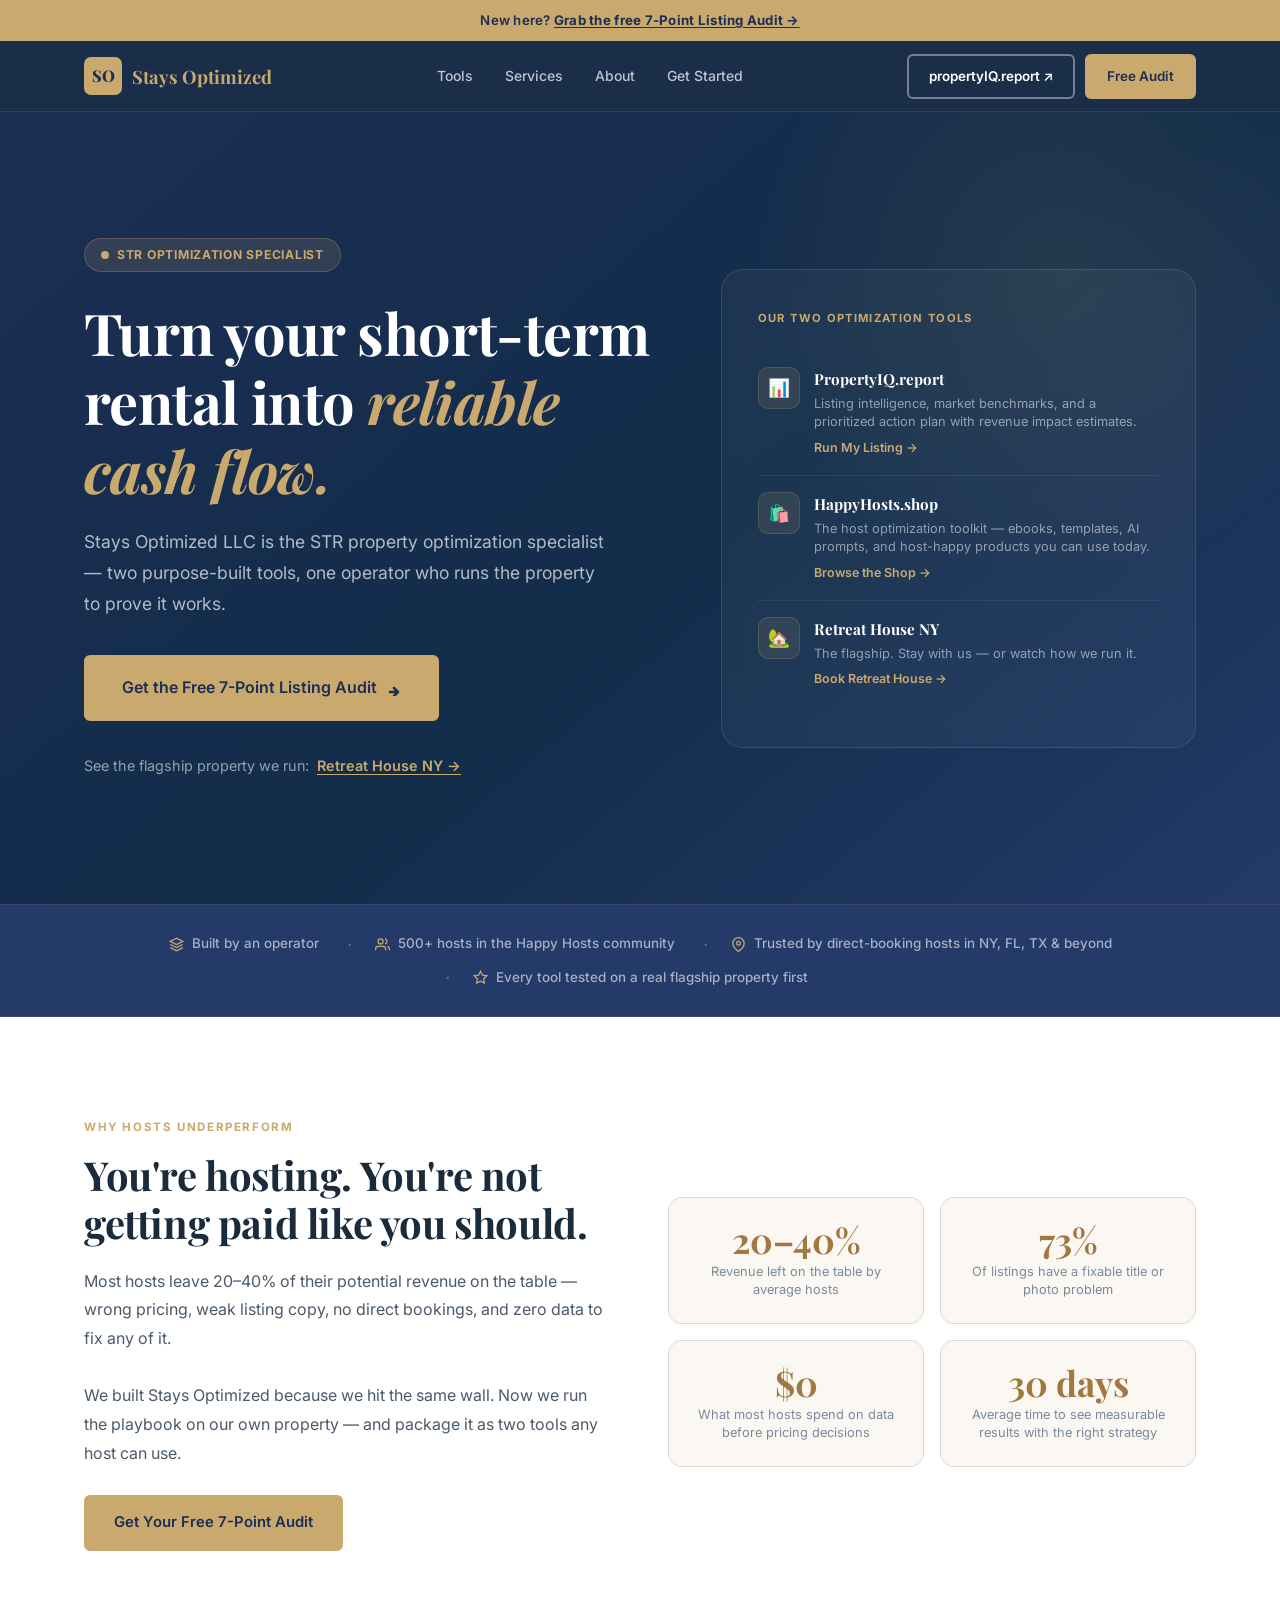
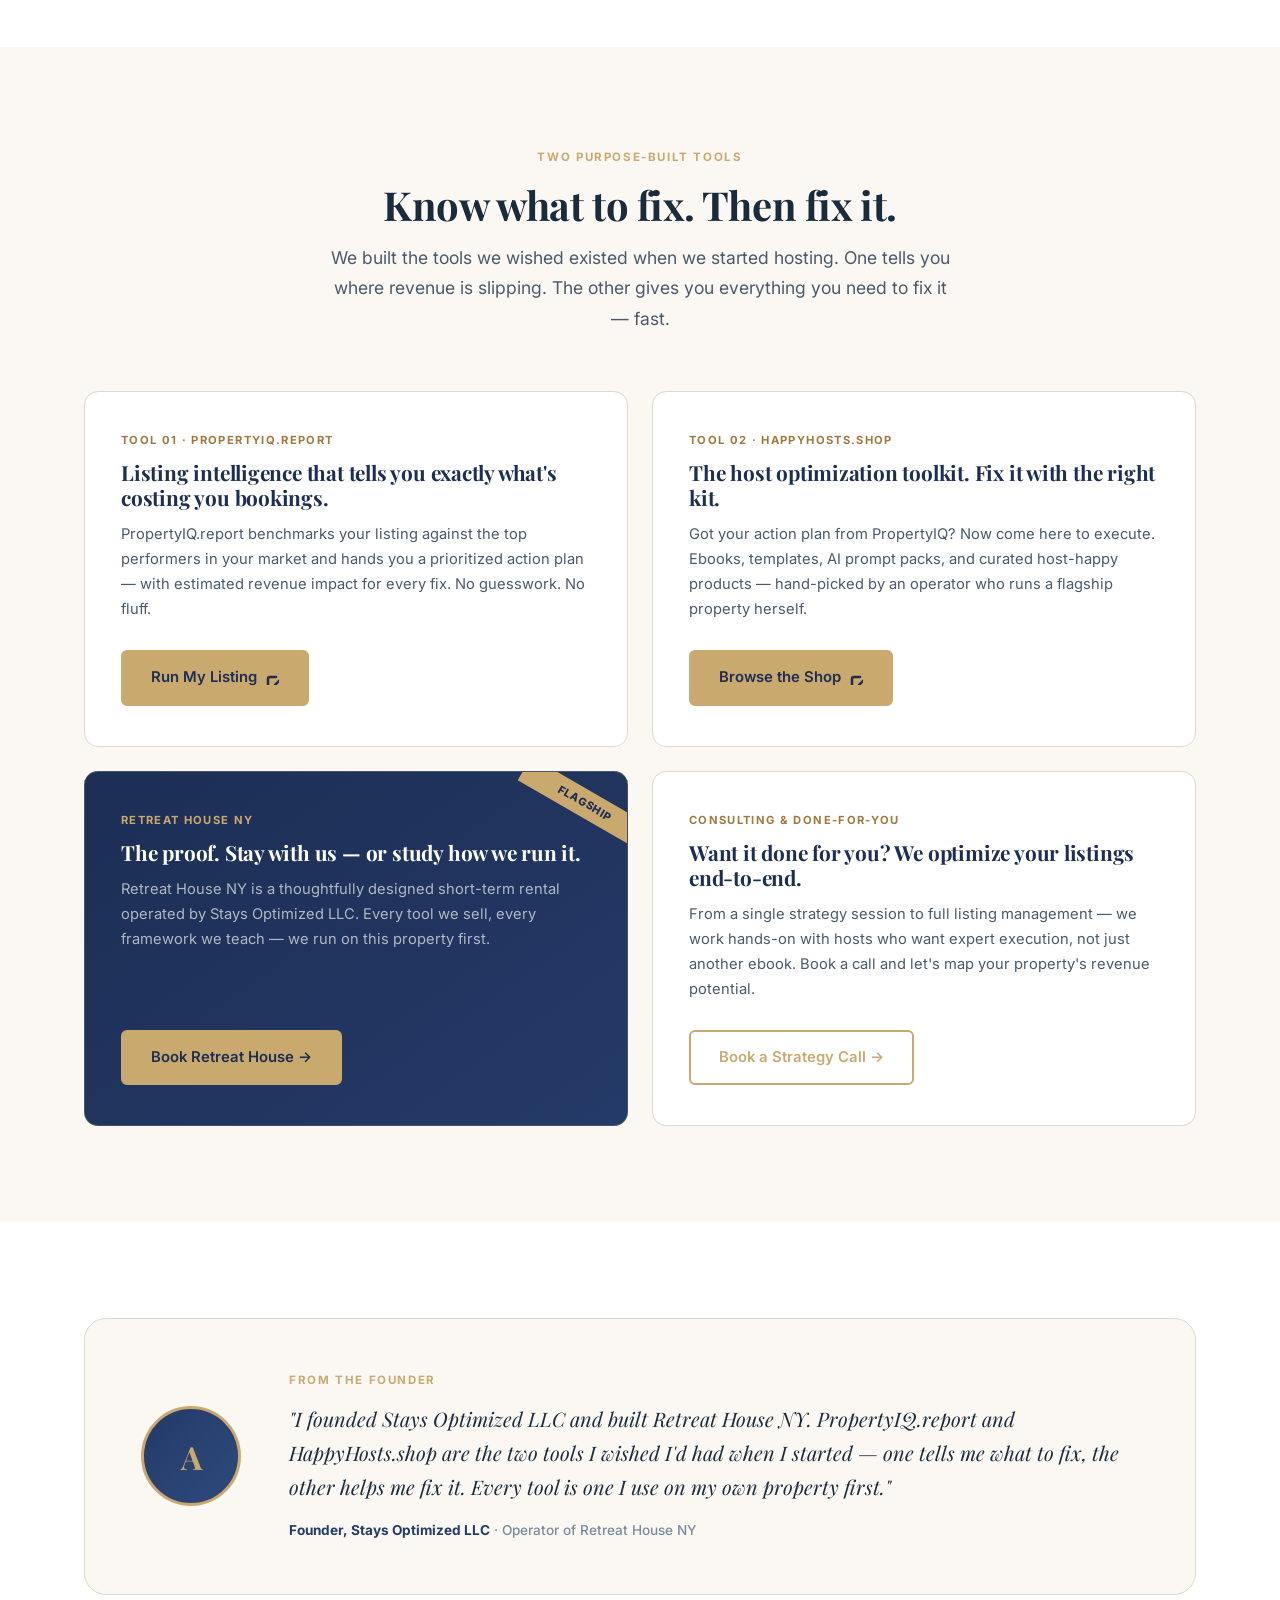
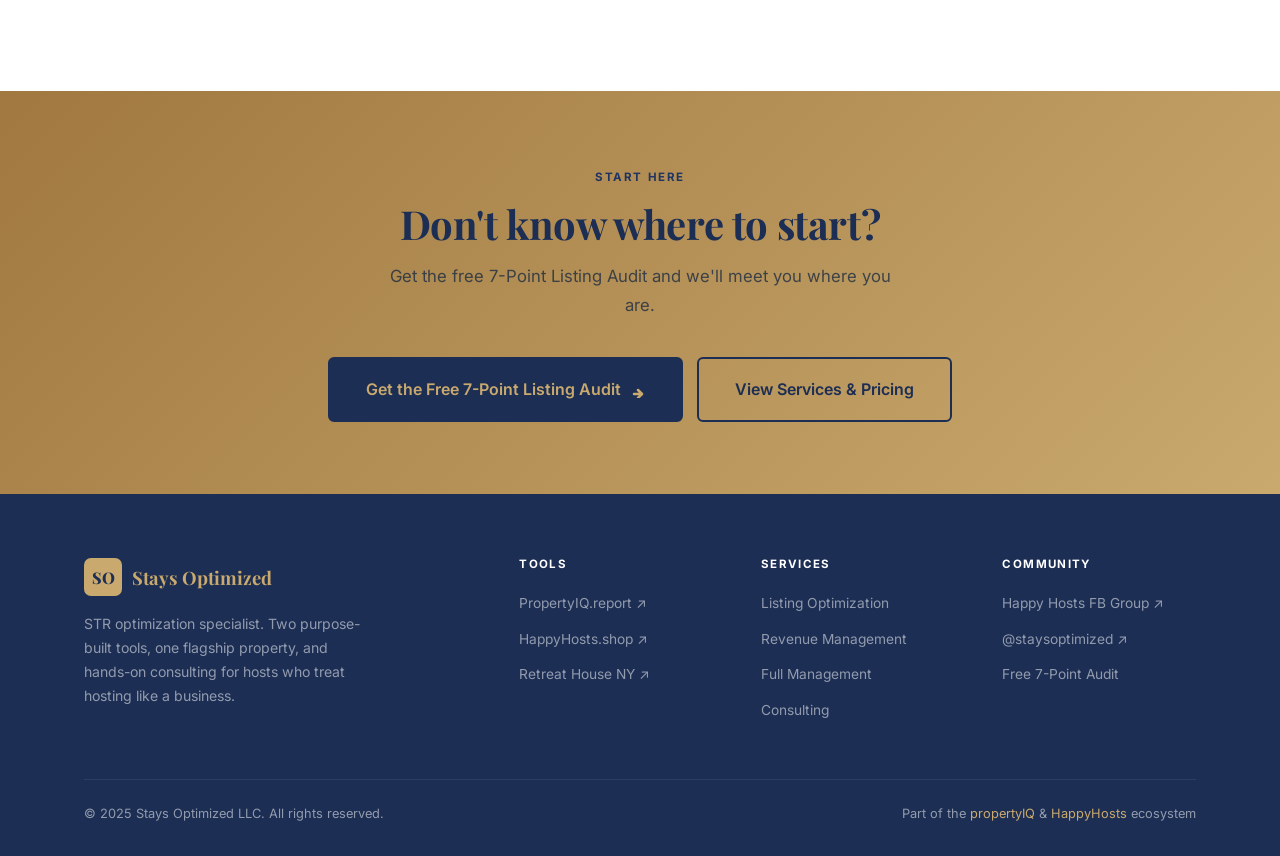
==== commit c7c5ecab: "Fix scroll animations and navy color to match logo - Replace JS inline opacity:0 with CSS class-base" ====
--- a/index.html
+++ b/index.html
@@ -463,21 +463,18 @@
       });
     });
 
-    // Scroll fade-in for cards
+    // Scroll fade-in — only hide elements that are genuinely below the fold
     if ('IntersectionObserver' in window) {
       const obs = new IntersectionObserver(entries => {
         entries.forEach(e => {
           if (e.isIntersecting) {
-            e.target.style.opacity = '1';
-            e.target.style.transform = 'translateY(0)';
+            e.target.classList.add('anim-visible');
             obs.unobserve(e.target);
           }
         });
-      }, { threshold: 0.1 });
+      }, { threshold: 0.08, rootMargin: '0px 0px -40px 0px' });
       document.querySelectorAll('.card, .stat-tile, .mini-card').forEach(el => {
-        el.style.opacity = '0';
-        el.style.transform = 'translateY(22px)';
-        el.style.transition = 'opacity .5s ease, transform .5s ease';
+        el.classList.add('anim-ready');
         obs.observe(el);
       });
     }
--- a/styles.css
+++ b/styles.css
@@ -959,6 +959,17 @@
 .d3 { animation-delay: .3s; }
 .d4 { animation-delay: .4s; }
 
+/* Scroll-reveal — elements stay visible if JS doesn't run */
+.anim-ready {
+  opacity: 0;
+  transform: translateY(22px);
+  transition: opacity .5s ease, transform .5s ease;
+}
+.anim-ready.anim-visible {
+  opacity: 1;
+  transform: translateY(0);
+}
+
 /* ── Responsive ─────────────────────────────── */
 @media (max-width: 1024px) {
   .footer-grid { grid-template-columns: 1fr 1fr; }
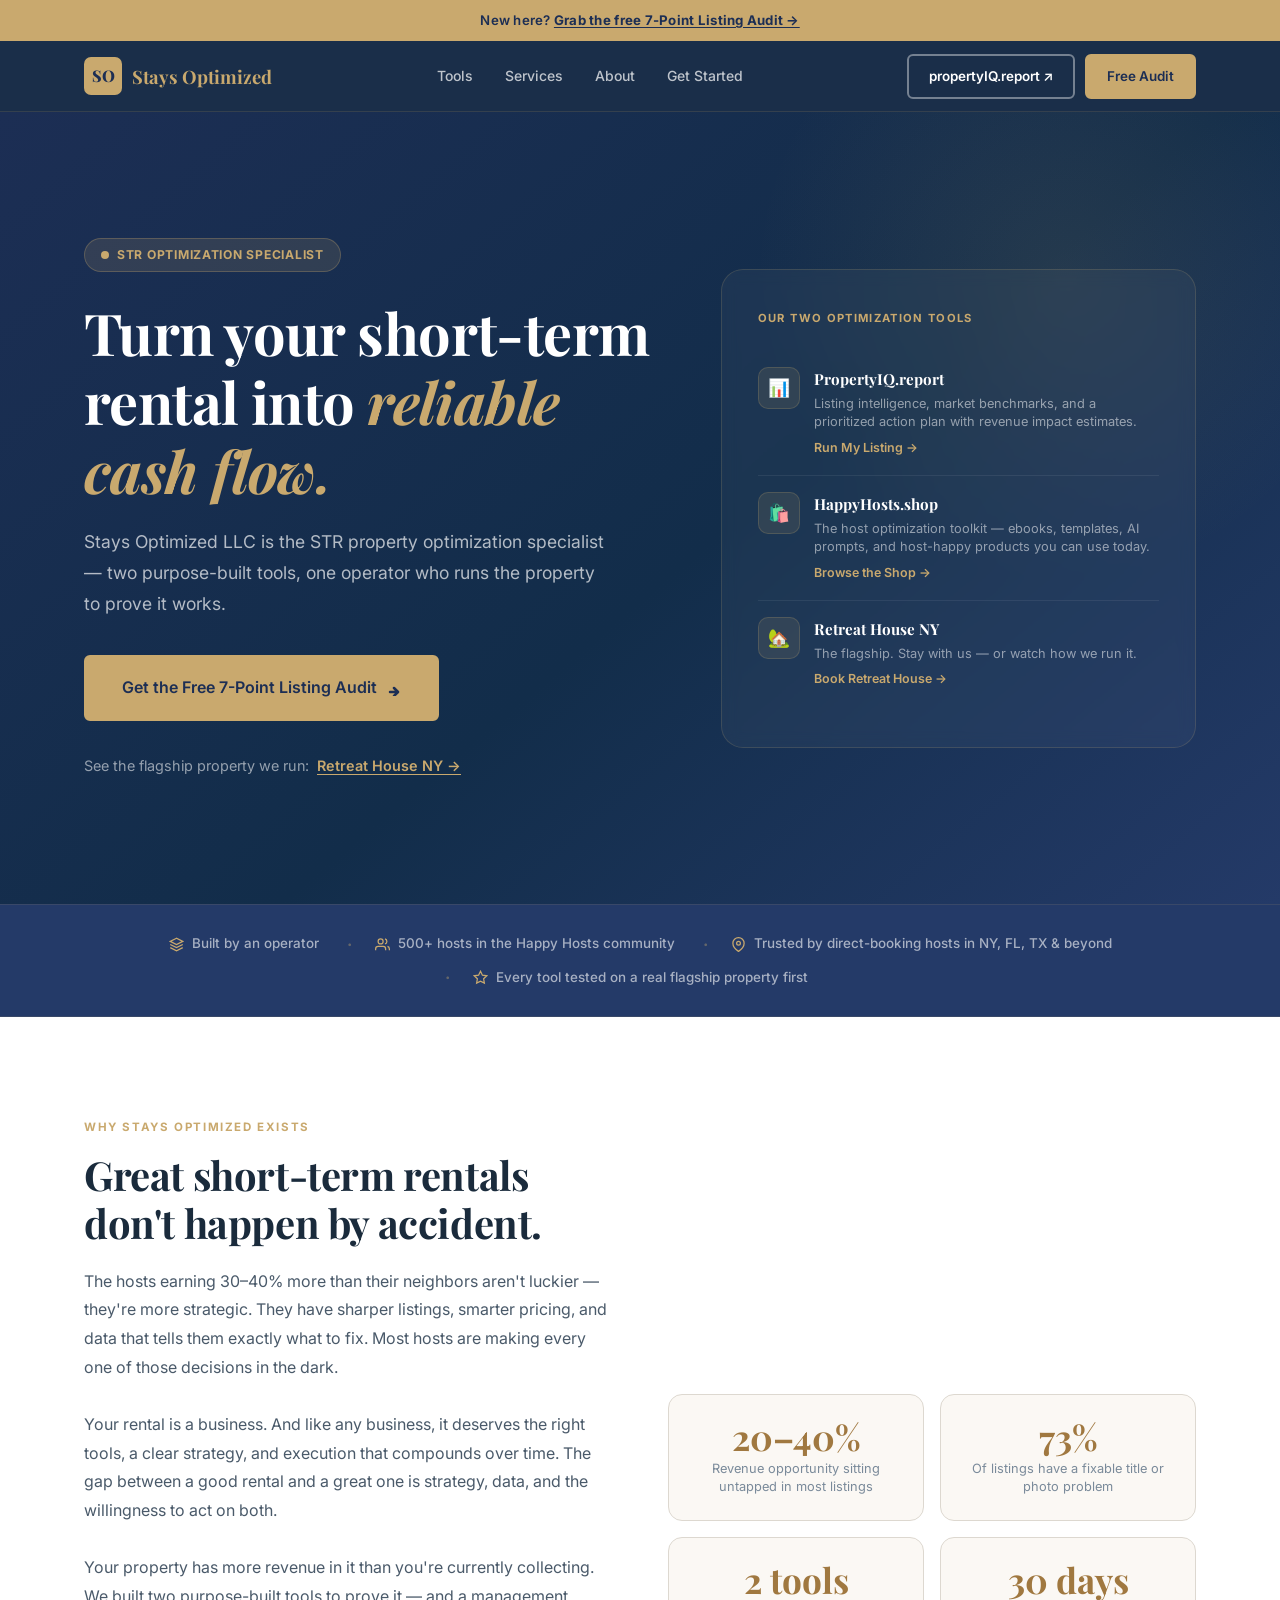
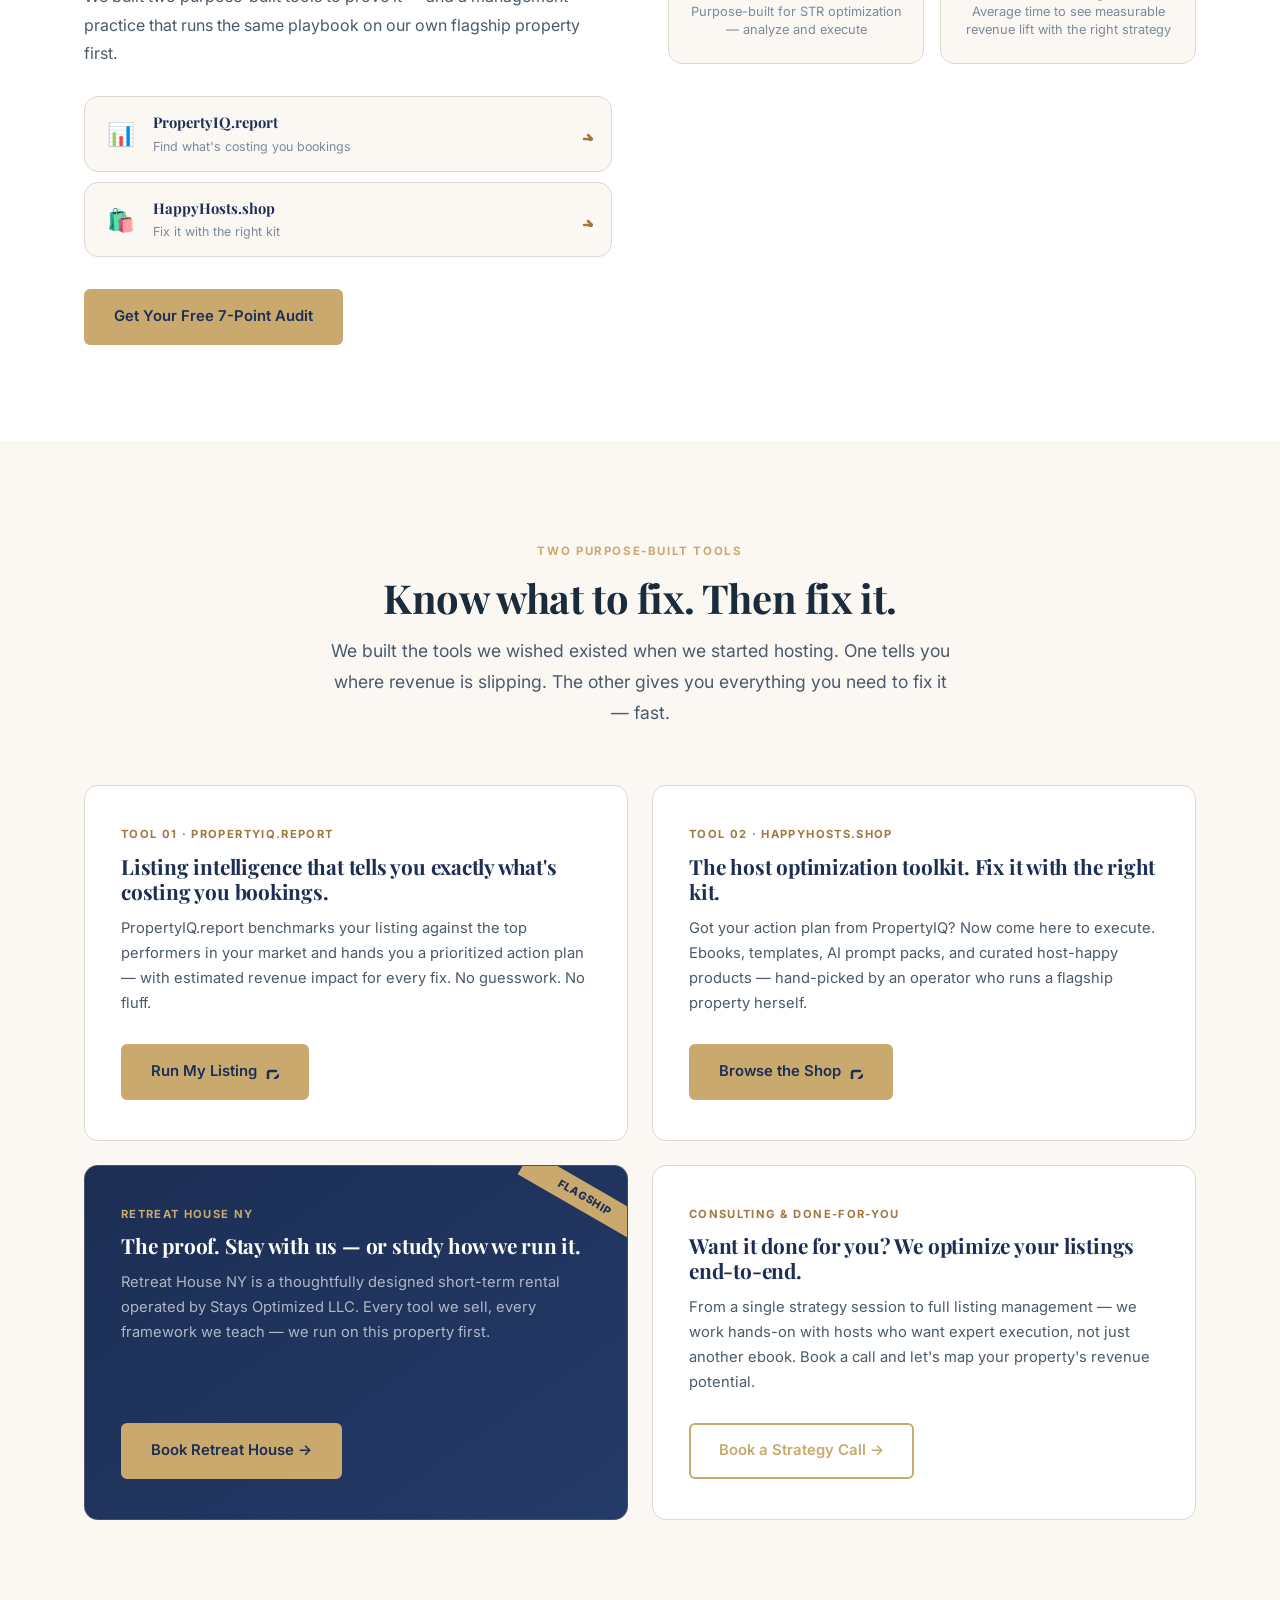
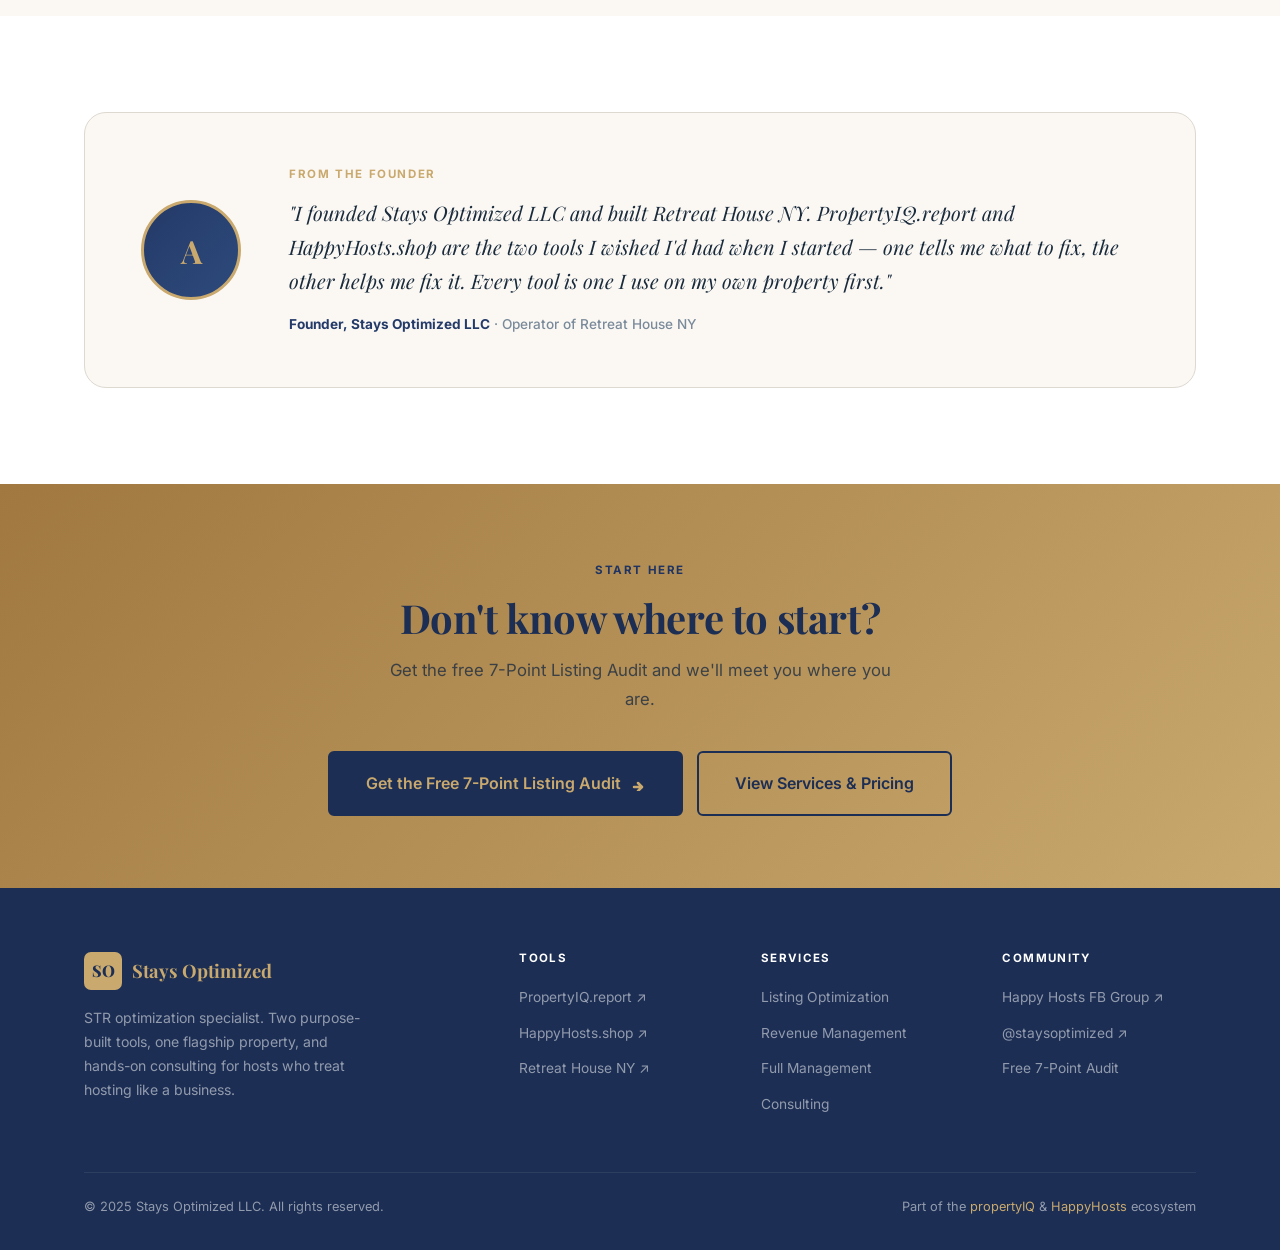
==== commit 44a6060b: "Replace problem section with empowering multi-framing copy - New H2: "Great short-term rentals don't" ====
--- a/index.html
+++ b/index.html
@@ -245,35 +245,63 @@
     </div>
   </div>
 
-  <!-- ══════════════ THE PROBLEM ══════════════ -->
-  <section class="section" id="problem" aria-label="The problem we solve">
+  <!-- ══════════════ WHY STAYS OPTIMIZED ══════════════ -->
+  <section class="section" id="problem" aria-label="Why Stays Optimized">
     <div class="container">
       <div class="problem-grid">
 
         <div class="problem-copy">
-          <span class="eyebrow">Why Hosts Underperform</span>
-          <h2>You're hosting. You're not getting paid like you should.</h2>
-          <p>Most hosts leave 20–40% of their potential revenue on the table — wrong pricing, weak listing copy, no direct bookings, and zero data to fix any of it.</p>
-          <p>We built Stays Optimized because we hit the same wall. Now we run the playbook on our own property — and package it as two tools any host can use.</p>
-          <a href="services.html#contact" class="btn btn--primary">Get Your Free 7-Point Audit</a>
+          <span class="eyebrow">Why Stays Optimized Exists</span>
+          <h2>Great short-term rentals don't happen by accident.</h2>
+          <p>The hosts earning 30–40% more than their neighbors aren't luckier — they're more strategic. They have sharper listings, smarter pricing, and data that tells them exactly what to fix. Most hosts are making every one of those decisions in the dark.</p>
+          <p>Your rental is a business. And like any business, it deserves the right tools, a clear strategy, and execution that compounds over time. The gap between a good rental and a great one is strategy, data, and the willingness to act on both.</p>
+          <p>Your property has more revenue in it than you're currently collecting. We built two purpose-built tools to prove it — and a management practice that runs the same playbook on our own flagship property first.</p>
+
+          <!-- Tool callout pills -->
+          <div class="tool-pills" aria-label="Our tools">
+            <a href="https://propertyiq.report" target="_blank" rel="noopener noreferrer" class="tool-pill">
+              <span class="tool-pill-icon">📊</span>
+              <span>
+                <strong>PropertyIQ.report</strong>
+                <em>Find what's costing you bookings</em>
+              </span>
+              <svg width="14" height="14" fill="none" stroke="currentColor" stroke-width="2.5"
+                   stroke-linecap="round" stroke-linejoin="round" aria-hidden="true">
+                <path d="M5 12h7M9 8l4 4-4 4"/>
+              </svg>
+            </a>
+            <a href="https://happyhosts.shop" target="_blank" rel="noopener noreferrer" class="tool-pill">
+              <span class="tool-pill-icon">🛍️</span>
+              <span>
+                <strong>HappyHosts.shop</strong>
+                <em>Fix it with the right kit</em>
+              </span>
+              <svg width="14" height="14" fill="none" stroke="currentColor" stroke-width="2.5"
+                   stroke-linecap="round" stroke-linejoin="round" aria-hidden="true">
+                <path d="M5 12h7M9 8l4 4-4 4"/>
+              </svg>
+            </a>
+          </div>
+
+          <a href="services.html#contact" class="btn btn--primary" style="margin-top:8px;">Get Your Free 7-Point Audit</a>
         </div>
 
         <div class="stat-tiles" aria-label="Industry statistics">
           <div class="stat-tile">
             <div class="stat-tile-num">20–40%</div>
-            <div class="stat-tile-label">Revenue left on the table by average hosts</div>
+            <div class="stat-tile-label">Revenue opportunity sitting untapped in most listings</div>
           </div>
           <div class="stat-tile">
             <div class="stat-tile-num">73%</div>
             <div class="stat-tile-label">Of listings have a fixable title or photo problem</div>
           </div>
           <div class="stat-tile">
-            <div class="stat-tile-num">$0</div>
-            <div class="stat-tile-label">What most hosts spend on data before pricing decisions</div>
+            <div class="stat-tile-num">2 tools</div>
+            <div class="stat-tile-label">Purpose-built for STR optimization — analyze and execute</div>
           </div>
           <div class="stat-tile">
             <div class="stat-tile-num">30 days</div>
-            <div class="stat-tile-label">Average time to see measurable results with the right strategy</div>
+            <div class="stat-tile-label">Average time to see measurable revenue lift with the right strategy</div>
           </div>
         </div>
 
--- a/styles.css
+++ b/styles.css
@@ -464,6 +464,60 @@
 }
 .stat-tile-label { font-size: .8rem; color: var(--text-light); line-height: 1.4; }
 
+/* ── Tool Pills ─────────────────────────────── */
+.tool-pills {
+  display: flex;
+  flex-direction: column;
+  gap: 10px;
+  margin: 28px 0 24px;
+}
+.tool-pill {
+  display: flex;
+  align-items: center;
+  gap: 14px;
+  background: var(--warm-white);
+  border: 1.5px solid var(--border);
+  border-radius: var(--radius-md);
+  padding: 14px 18px;
+  transition: var(--t);
+  text-decoration: none;
+}
+.tool-pill:hover {
+  border-color: var(--gold);
+  background: var(--white);
+  box-shadow: var(--shadow-sm);
+  transform: translateX(4px);
+}
+.tool-pill-icon {
+  font-size: 1.4rem;
+  flex-shrink: 0;
+  width: 36px;
+  text-align: center;
+}
+.tool-pill span:not(.tool-pill-icon) {
+  flex: 1;
+  display: flex;
+  flex-direction: column;
+  gap: 2px;
+}
+.tool-pill strong {
+  font-size: .92rem;
+  font-weight: 700;
+  color: var(--navy-dark);
+  font-family: 'Playfair Display', serif;
+}
+.tool-pill em {
+  font-style: normal;
+  font-size: .78rem;
+  color: var(--text-light);
+}
+.tool-pill svg {
+  color: var(--gold-dark);
+  flex-shrink: 0;
+  transition: var(--t);
+}
+.tool-pill:hover svg { transform: translateX(3px); }
+
 /* ── Cards Grid ─────────────────────────────── */
 .cards-grid {
   display: grid;
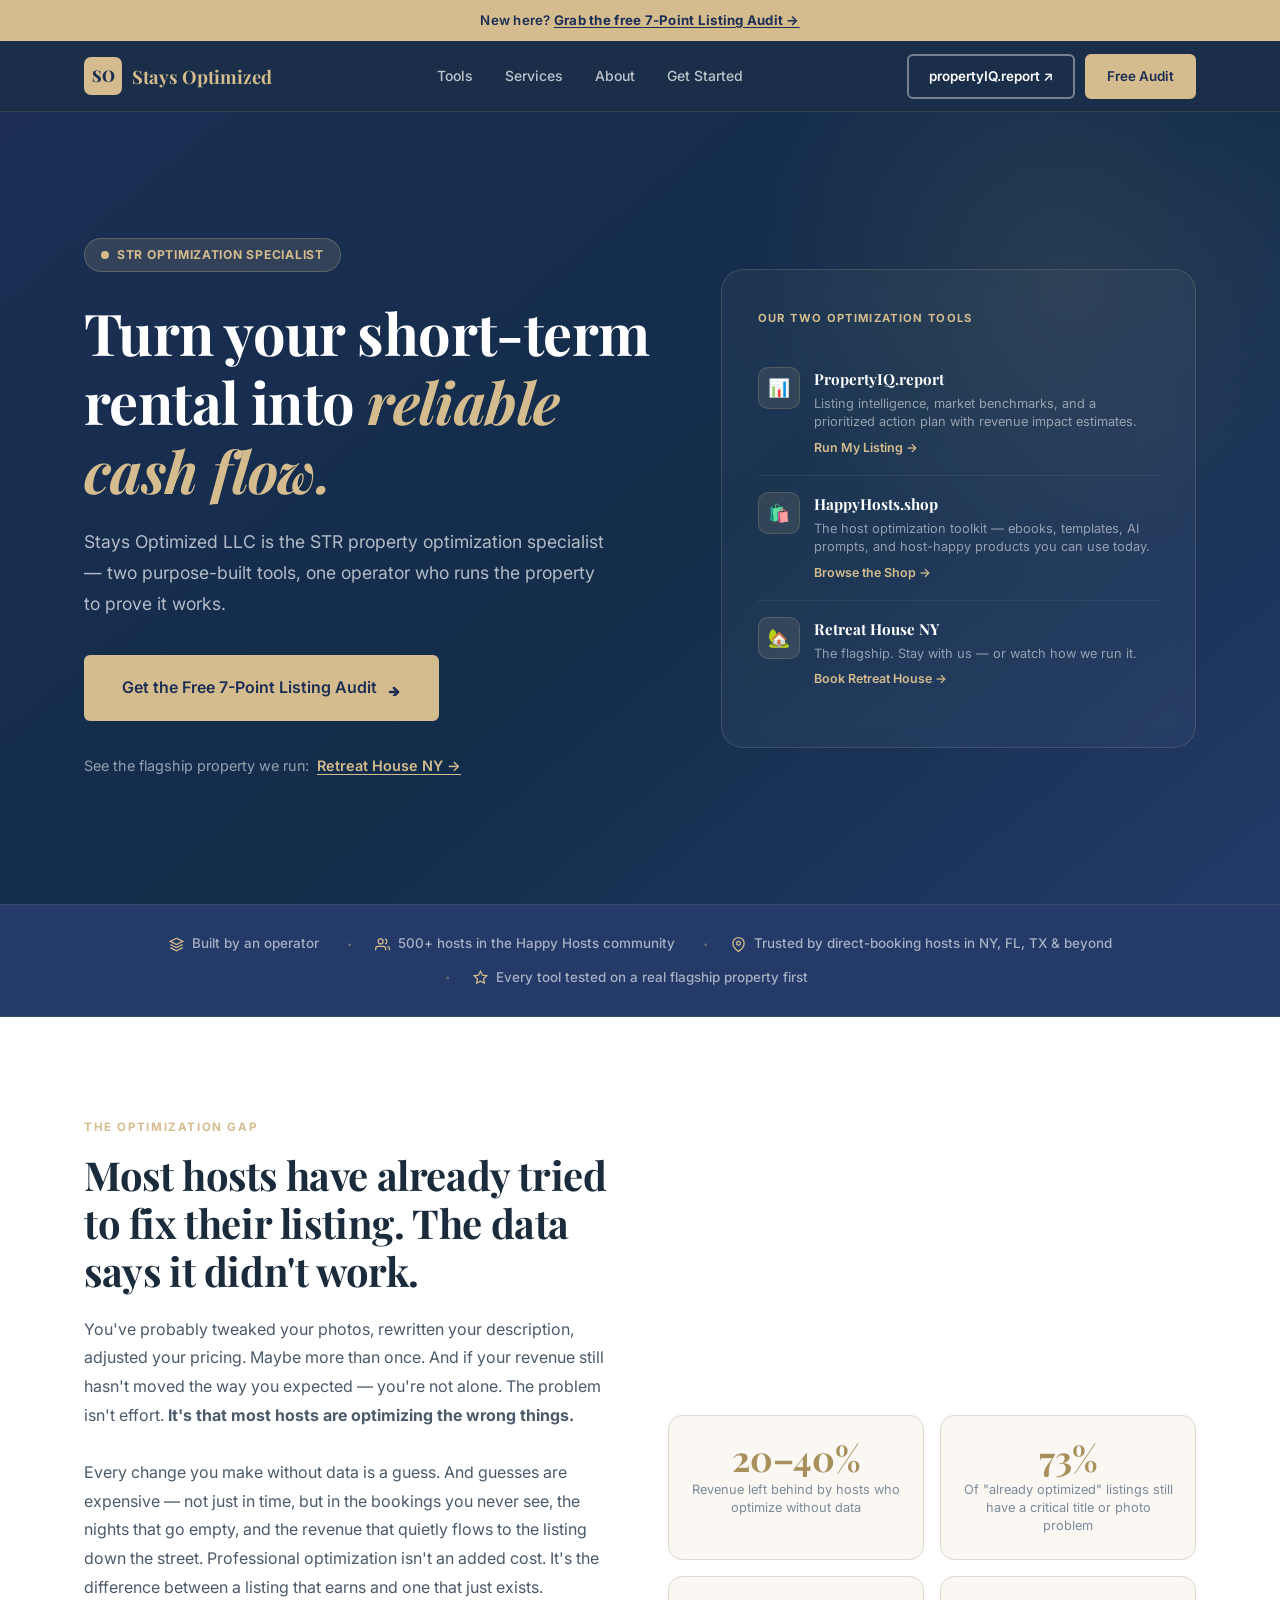
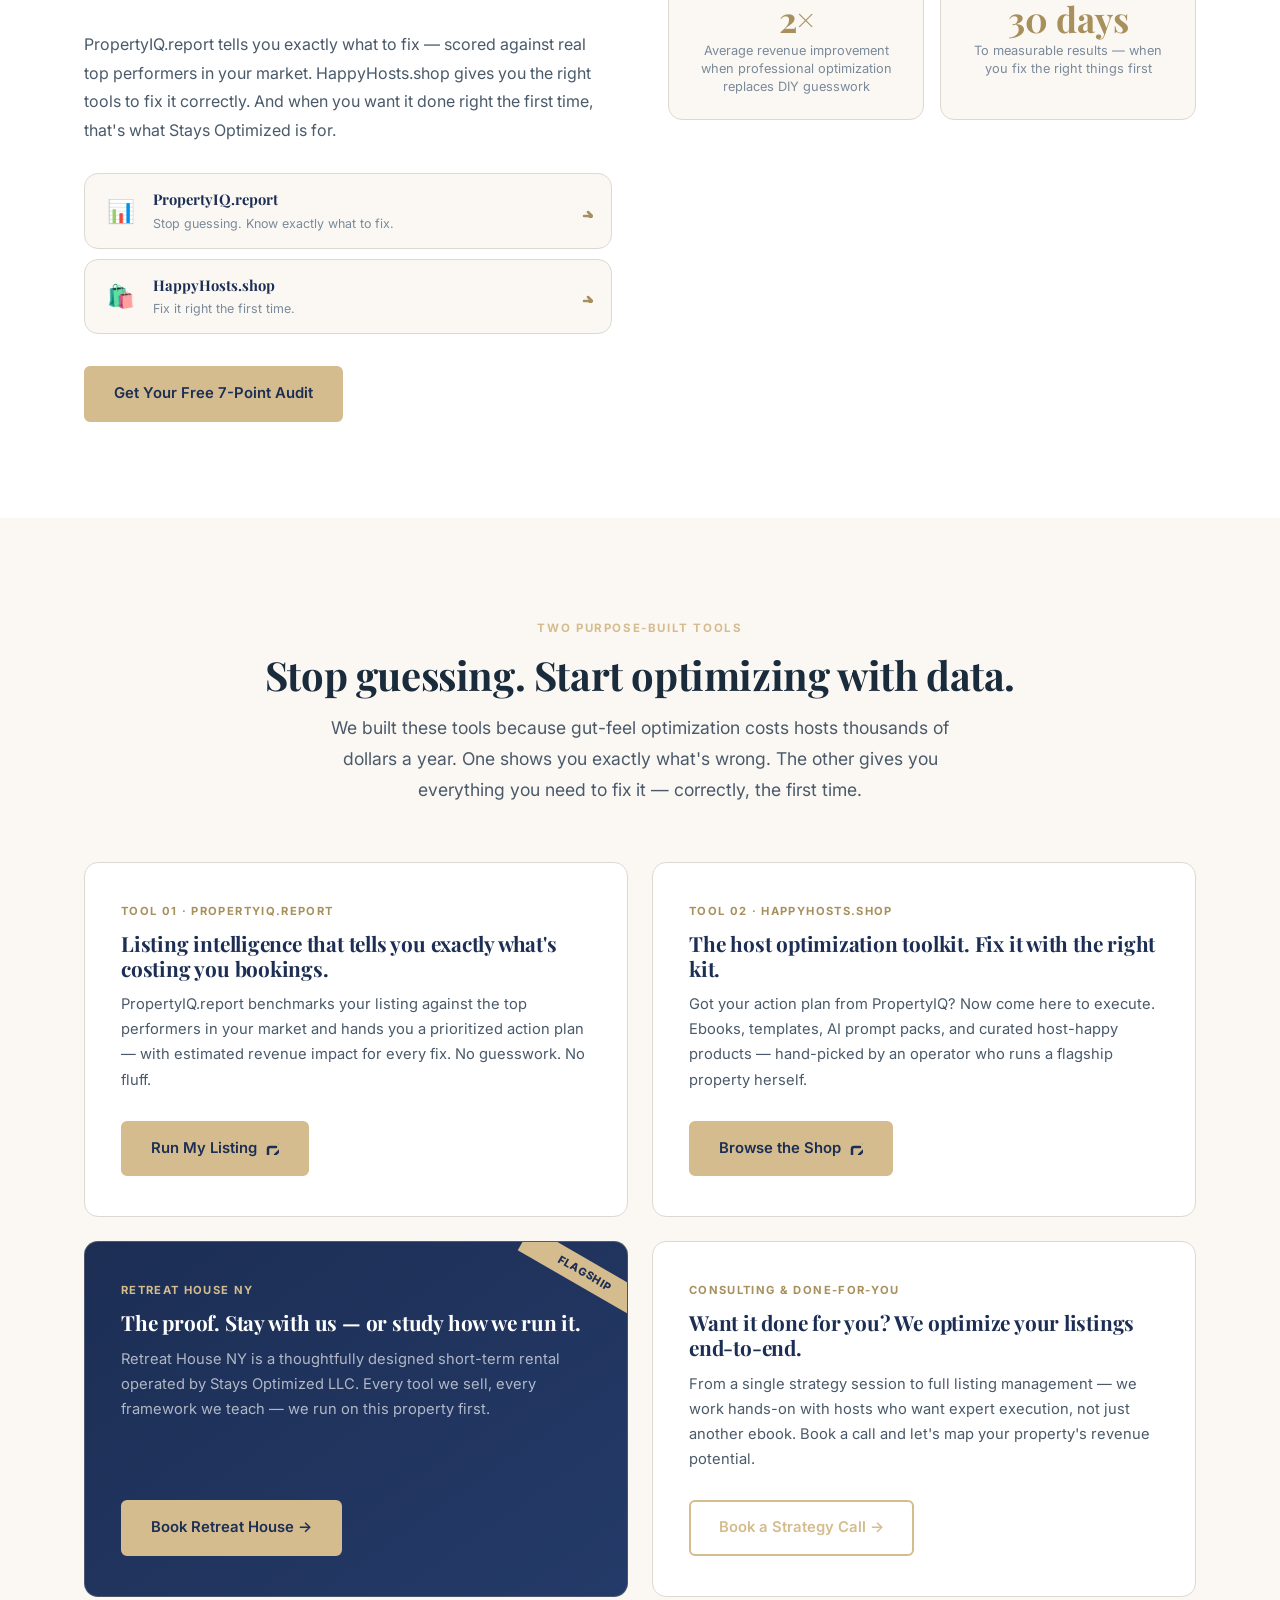
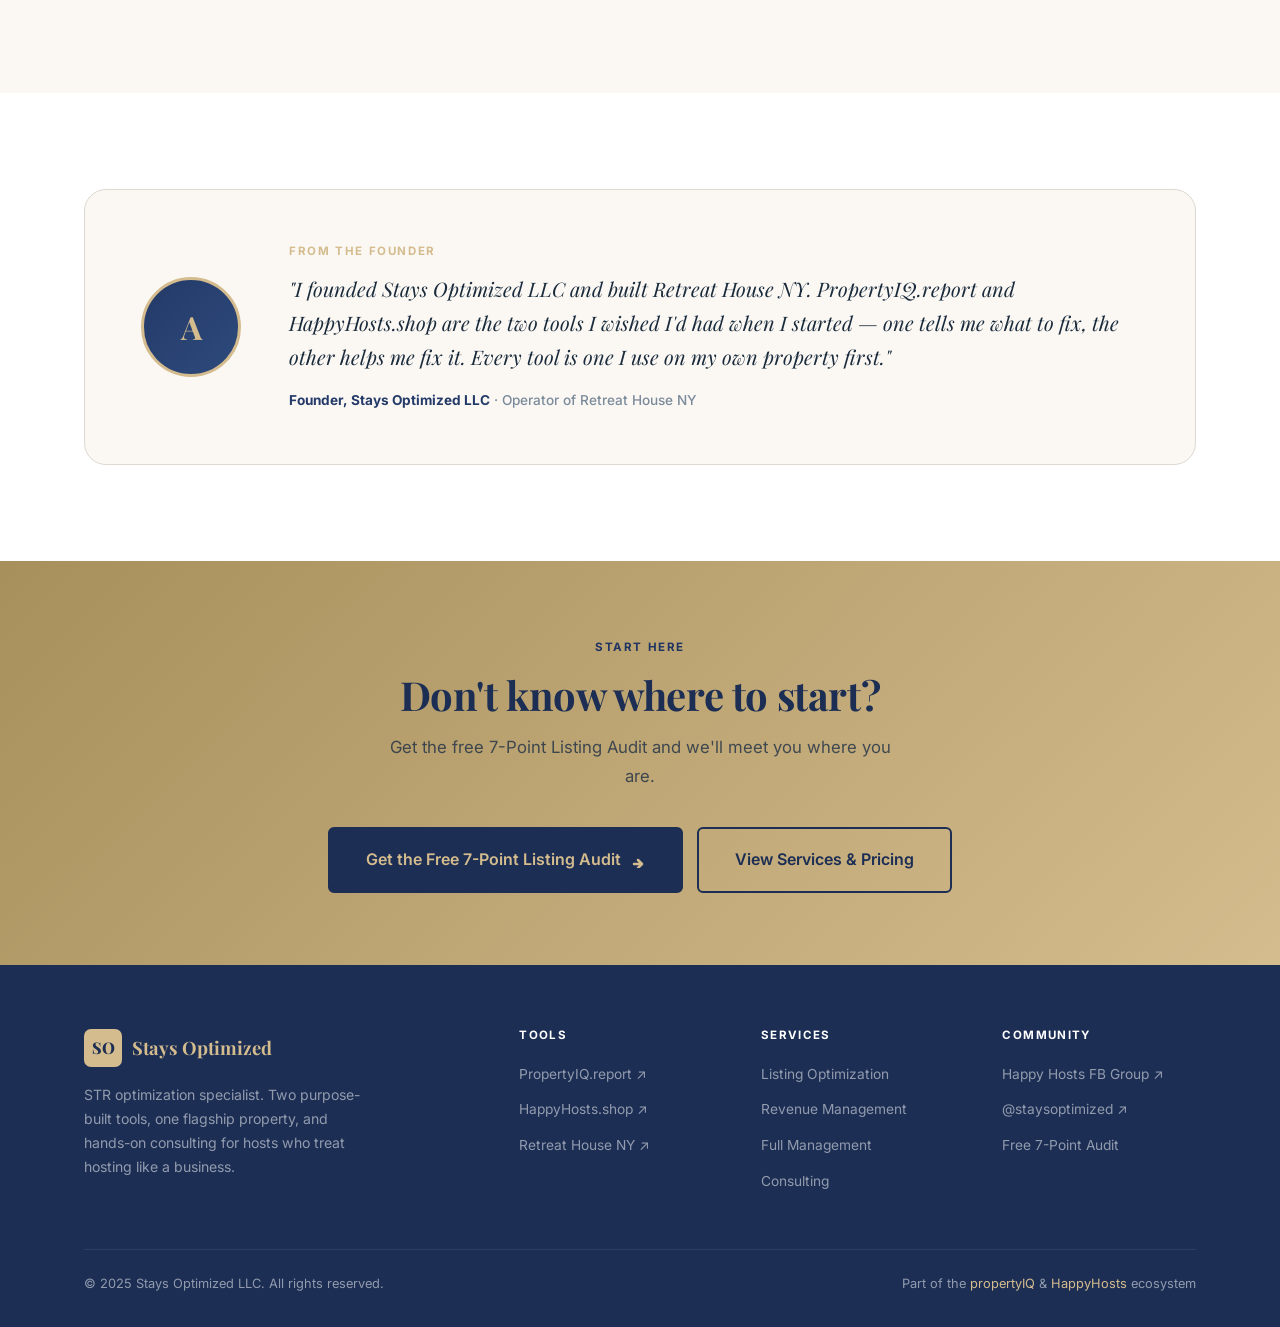
==== commit 0f9aeada: "Reframe messaging around optimization expertise vs DIY guesswork - New H2: "Most hosts have already " ====
--- a/index.html
+++ b/index.html
@@ -251,11 +251,11 @@
       <div class="problem-grid">
 
         <div class="problem-copy">
-          <span class="eyebrow">Why Stays Optimized Exists</span>
-          <h2>Great short-term rentals don't happen by accident.</h2>
-          <p>The hosts earning 30–40% more than their neighbors aren't luckier — they're more strategic. They have sharper listings, smarter pricing, and data that tells them exactly what to fix. Most hosts are making every one of those decisions in the dark.</p>
-          <p>Your rental is a business. And like any business, it deserves the right tools, a clear strategy, and execution that compounds over time. The gap between a good rental and a great one is strategy, data, and the willingness to act on both.</p>
-          <p>Your property has more revenue in it than you're currently collecting. We built two purpose-built tools to prove it — and a management practice that runs the same playbook on our own flagship property first.</p>
+          <span class="eyebrow">The Optimization Gap</span>
+          <h2>Most hosts have already tried to fix their listing. The data says it didn't work.</h2>
+          <p>You've probably tweaked your photos, rewritten your description, adjusted your pricing. Maybe more than once. And if your revenue still hasn't moved the way you expected — you're not alone. The problem isn't effort. <strong>It's that most hosts are optimizing the wrong things.</strong></p>
+          <p>Every change you make without data is a guess. And guesses are expensive — not just in time, but in the bookings you never see, the nights that go empty, and the revenue that quietly flows to the listing down the street. Professional optimization isn't an added cost. It's the difference between a listing that earns and one that just exists.</p>
+          <p>PropertyIQ.report tells you exactly what to fix — scored against real top performers in your market. HappyHosts.shop gives you the right tools to fix it correctly. And when you want it done right the first time, that's what Stays Optimized is for.</p>
 
           <!-- Tool callout pills -->
           <div class="tool-pills" aria-label="Our tools">
@@ -263,7 +263,7 @@
               <span class="tool-pill-icon">📊</span>
               <span>
                 <strong>PropertyIQ.report</strong>
-                <em>Find what's costing you bookings</em>
+                <em>Stop guessing. Know exactly what to fix.</em>
               </span>
               <svg width="14" height="14" fill="none" stroke="currentColor" stroke-width="2.5"
                    stroke-linecap="round" stroke-linejoin="round" aria-hidden="true">
@@ -274,7 +274,7 @@
               <span class="tool-pill-icon">🛍️</span>
               <span>
                 <strong>HappyHosts.shop</strong>
-                <em>Fix it with the right kit</em>
+                <em>Fix it right the first time.</em>
               </span>
               <svg width="14" height="14" fill="none" stroke="currentColor" stroke-width="2.5"
                    stroke-linecap="round" stroke-linejoin="round" aria-hidden="true">
@@ -289,19 +289,19 @@
         <div class="stat-tiles" aria-label="Industry statistics">
           <div class="stat-tile">
             <div class="stat-tile-num">20–40%</div>
-            <div class="stat-tile-label">Revenue opportunity sitting untapped in most listings</div>
+            <div class="stat-tile-label">Revenue left behind by hosts who optimize without data</div>
           </div>
           <div class="stat-tile">
             <div class="stat-tile-num">73%</div>
-            <div class="stat-tile-label">Of listings have a fixable title or photo problem</div>
+            <div class="stat-tile-label">Of "already optimized" listings still have a critical title or photo problem</div>
           </div>
           <div class="stat-tile">
-            <div class="stat-tile-num">2 tools</div>
-            <div class="stat-tile-label">Purpose-built for STR optimization — analyze and execute</div>
+            <div class="stat-tile-num">2×</div>
+            <div class="stat-tile-label">Average revenue improvement when professional optimization replaces DIY guesswork</div>
           </div>
           <div class="stat-tile">
             <div class="stat-tile-num">30 days</div>
-            <div class="stat-tile-label">Average time to see measurable revenue lift with the right strategy</div>
+            <div class="stat-tile-label">To measurable results — when you fix the right things first</div>
           </div>
         </div>
 
@@ -314,8 +314,8 @@
     <div class="container">
       <div class="section-head section-head--center">
         <span class="eyebrow">Two Purpose-Built Tools</span>
-        <h2>Know what to fix. Then fix it.</h2>
-        <p class="lead">We built the tools we wished existed when we started hosting. One tells you where revenue is slipping. The other gives you everything you need to fix it — fast.</p>
+        <h2>Stop guessing. Start optimizing with data.</h2>
+        <p class="lead">We built these tools because gut-feel optimization costs hosts thousands of dollars a year. One shows you exactly what's wrong. The other gives you everything you need to fix it — correctly, the first time.</p>
       </div>
 
       <div class="cards-grid">
--- a/styles.css
+++ b/styles.css
@@ -8,10 +8,10 @@
   --navy-dark:    #1C2E54;
   --navy-mid:     #1F3462;
   --navy-light:   #2D4A7C;
-  --gold:         #C9A96E;
-  --gold-light:   #DFC090;
-  --gold-dark:    #A07840;
-  --gold-subtle:  rgba(201,169,110,.12);
+  --gold:         #D4BC8E;
+  --gold-light:   #E8D5B0;
+  --gold-dark:    #A8905C;
+  --gold-subtle:  rgba(212,188,142,.12);
   --warm-white:   #FBF8F4;
   --white:        #FFFFFF;
   --text-dark:    #1A2B3C;
@@ -105,7 +105,7 @@
   background: var(--gold-light);
   border-color: var(--gold-light);
   transform: translateY(-2px);
-  box-shadow: 0 8px 28px rgba(201,169,110,.35);
+  box-shadow: 0 8px 28px rgba(212,188,142,.35);
 }
 .btn--outline-white {
   background: transparent;
@@ -165,7 +165,7 @@
   background: rgba(14,35,64,.95);
   backdrop-filter: blur(12px);
   -webkit-backdrop-filter: blur(12px);
-  border-bottom: 1px solid rgba(201,169,110,.15);
+  border-bottom: 1px solid rgba(212,188,142,.15);
   transition: var(--t);
 }
 .header-inner {
@@ -236,7 +236,7 @@
   top: 70px;
   left: 0; right: 0;
   background: var(--navy-dark);
-  border-bottom: 1px solid rgba(201,169,110,.15);
+  border-bottom: 1px solid rgba(212,188,142,.15);
   padding: 24px;
   flex-direction: column;
   gap: 18px;
@@ -270,7 +270,7 @@
   width: 640px;
   height: 640px;
   border-radius: 50%;
-  background: radial-gradient(circle, rgba(201,169,110,.1) 0%, transparent 68%);
+  background: radial-gradient(circle, rgba(212,188,142,.1) 0%, transparent 68%);
   pointer-events: none;
 }
 .hero-inner {
@@ -285,8 +285,8 @@
   display: inline-flex;
   align-items: center;
   gap: 8px;
-  background: rgba(201,169,110,.14);
-  border: 1px solid rgba(201,169,110,.28);
+  background: rgba(212,188,142,.14);
+  border: 1px solid rgba(212,188,142,.28);
   border-radius: 100px;
   padding: 6px 16px;
   font-size: .76rem;
@@ -332,7 +332,7 @@
 /* Hero right panel */
 .hero-panel {
   background: rgba(255,255,255,.04);
-  border: 1px solid rgba(201,169,110,.18);
+  border: 1px solid rgba(212,188,142,.18);
   border-radius: var(--radius-lg);
   padding: 40px 36px;
   backdrop-filter: blur(8px);
@@ -357,8 +357,8 @@
   width: 42px;
   height: 42px;
   border-radius: 10px;
-  background: rgba(201,169,110,.12);
-  border: 1px solid rgba(201,169,110,.2);
+  background: rgba(212,188,142,.12);
+  border: 1px solid rgba(212,188,142,.2);
   display: flex;
   align-items: center;
   justify-content: center;
@@ -392,8 +392,8 @@
 /* ── Trust Strip ────────────────────────────── */
 .trust-strip {
   background: var(--navy);
-  border-top: 1px solid rgba(201,169,110,.12);
-  border-bottom: 1px solid rgba(201,169,110,.12);
+  border-top: 1px solid rgba(212,188,142,.12);
+  border-bottom: 1px solid rgba(212,188,142,.12);
   padding: 22px 0;
 }
 .trust-inner {
@@ -417,7 +417,7 @@
   content: '·';
   position: absolute;
   left: 0;
-  color: rgba(201,169,110,.4);
+  color: rgba(212,188,142,.4);
   font-size: 1.2rem;
 }
 .trust-item svg { color: var(--gold); flex-shrink: 0; }
@@ -547,7 +547,7 @@
 /* Featured dark card */
 .card--dark {
   background: linear-gradient(145deg, var(--navy-dark) 0%, var(--navy) 100%);
-  border: 1.5px solid rgba(201,169,110,.25);
+  border: 1.5px solid rgba(212,188,142,.25);
   color: var(--white);
 }
 .card--dark:hover {
@@ -713,7 +713,7 @@
   width: 700px;
   height: 700px;
   border-radius: 50%;
-  background: radial-gradient(circle, rgba(201,169,110,.07) 0%, transparent 70%);
+  background: radial-gradient(circle, rgba(212,188,142,.07) 0%, transparent 70%);
   pointer-events: none;
 }
 .page-hero h1 { color: var(--white); margin-bottom: 18px; }
@@ -747,7 +747,7 @@
   content: '✓';
   min-width: 22px;
   height: 22px;
-  background: rgba(201,169,110,.12);
+  background: rgba(212,188,142,.12);
   border-radius: 50%;
   display: flex;
   align-items: center;
@@ -773,7 +773,7 @@
   width: 200px;
   height: 200px;
   border-radius: 50%;
-  background: radial-gradient(circle, rgba(201,169,110,.14) 0%, transparent 70%);
+  background: radial-gradient(circle, rgba(212,188,142,.14) 0%, transparent 70%);
 }
 .service-visual .v-icon { font-size: 2.8rem; margin-bottom: 18px; }
 .service-visual .v-stat {
@@ -814,7 +814,7 @@
 .pricing-card:hover { border-color: var(--gold); box-shadow: var(--shadow-md); }
 .pricing-card.featured {
   border-color: var(--gold);
-  box-shadow: 0 12px 40px rgba(201,169,110,.2);
+  box-shadow: 0 12px 40px rgba(212,188,142,.2);
 }
 .pricing-badge {
   position: absolute;
@@ -862,8 +862,8 @@
 .contact-info h2 { color: var(--white); margin-bottom: 16px; }
 .contact-info .lead { color: rgba(255,255,255,.62); margin-bottom: 36px; }
 .contact-promise {
-  background: rgba(201,169,110,.1);
-  border: 1px solid rgba(201,169,110,.2);
+  background: rgba(212,188,142,.1);
+  border: 1px solid rgba(212,188,142,.2);
   border-radius: var(--radius-md);
   padding: 24px;
   margin-top: 36px;
@@ -916,7 +916,7 @@
   outline: none;
   border-color: var(--gold);
   background: rgba(255,255,255,.08);
-  box-shadow: 0 0 0 3px rgba(201,169,110,.14);
+  box-shadow: 0 0 0 3px rgba(212,188,142,.14);
 }
 .form-group select option { background: var(--navy-dark); color: var(--white); }
 .form-group textarea { resize: vertical; min-height: 110px; }
@@ -977,7 +977,7 @@
 /* ── Cross-sell banner ──────────────────────── */
 .xsell-banner {
   background: linear-gradient(140deg, var(--navy-dark) 0%, #122D4A 100%);
-  border: 1px solid rgba(201,169,110,.2);
+  border: 1px solid rgba(212,188,142,.2);
   border-radius: var(--radius-lg);
   padding: 52px 48px;
   display: grid;
@@ -995,7 +995,7 @@
   width: 360px;
   height: 360px;
   border-radius: 50%;
-  background: radial-gradient(circle, rgba(201,169,110,.08) 0%, transparent 70%);
+  background: radial-gradient(circle, rgba(212,188,142,.08) 0%, transparent 70%);
   pointer-events: none;
 }
 .xsell-banner h2 { color: var(--white); font-size: clamp(1.4rem, 2.5vw, 1.9rem); margin-bottom: 12px; }
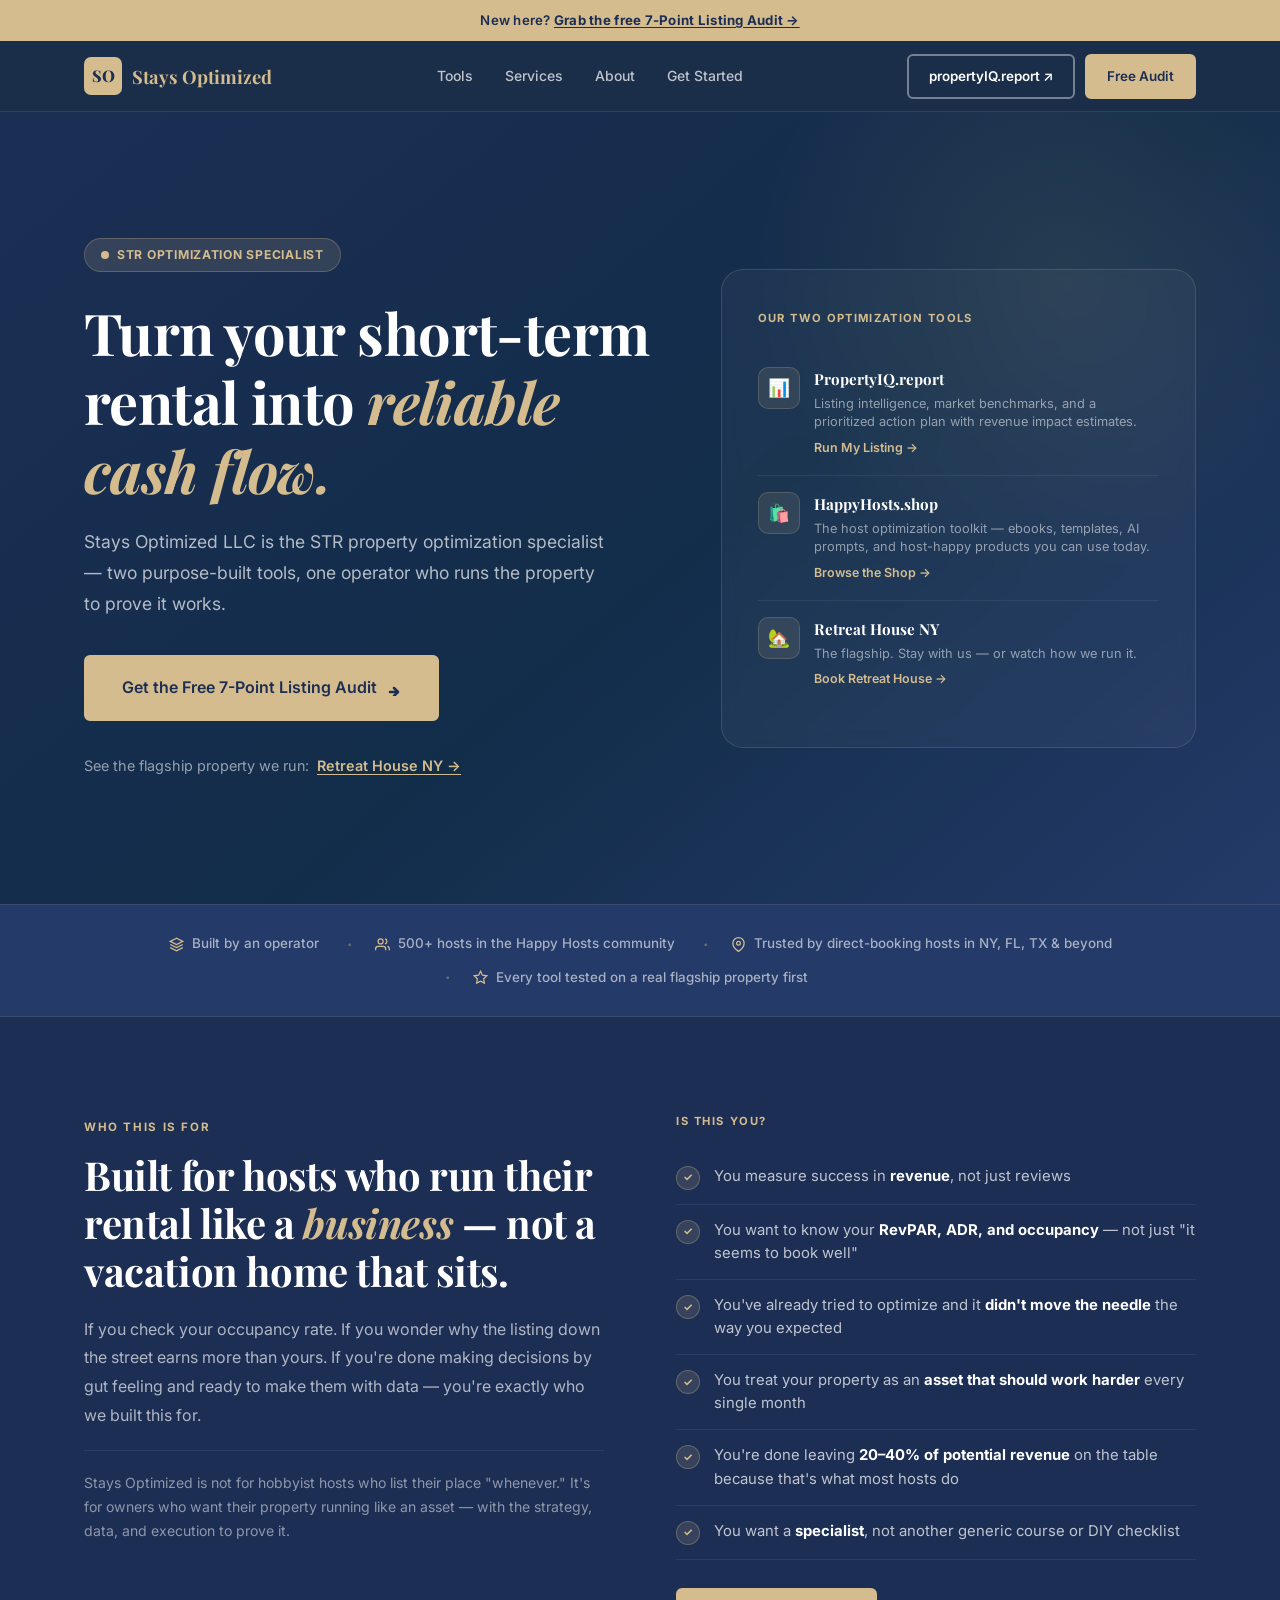
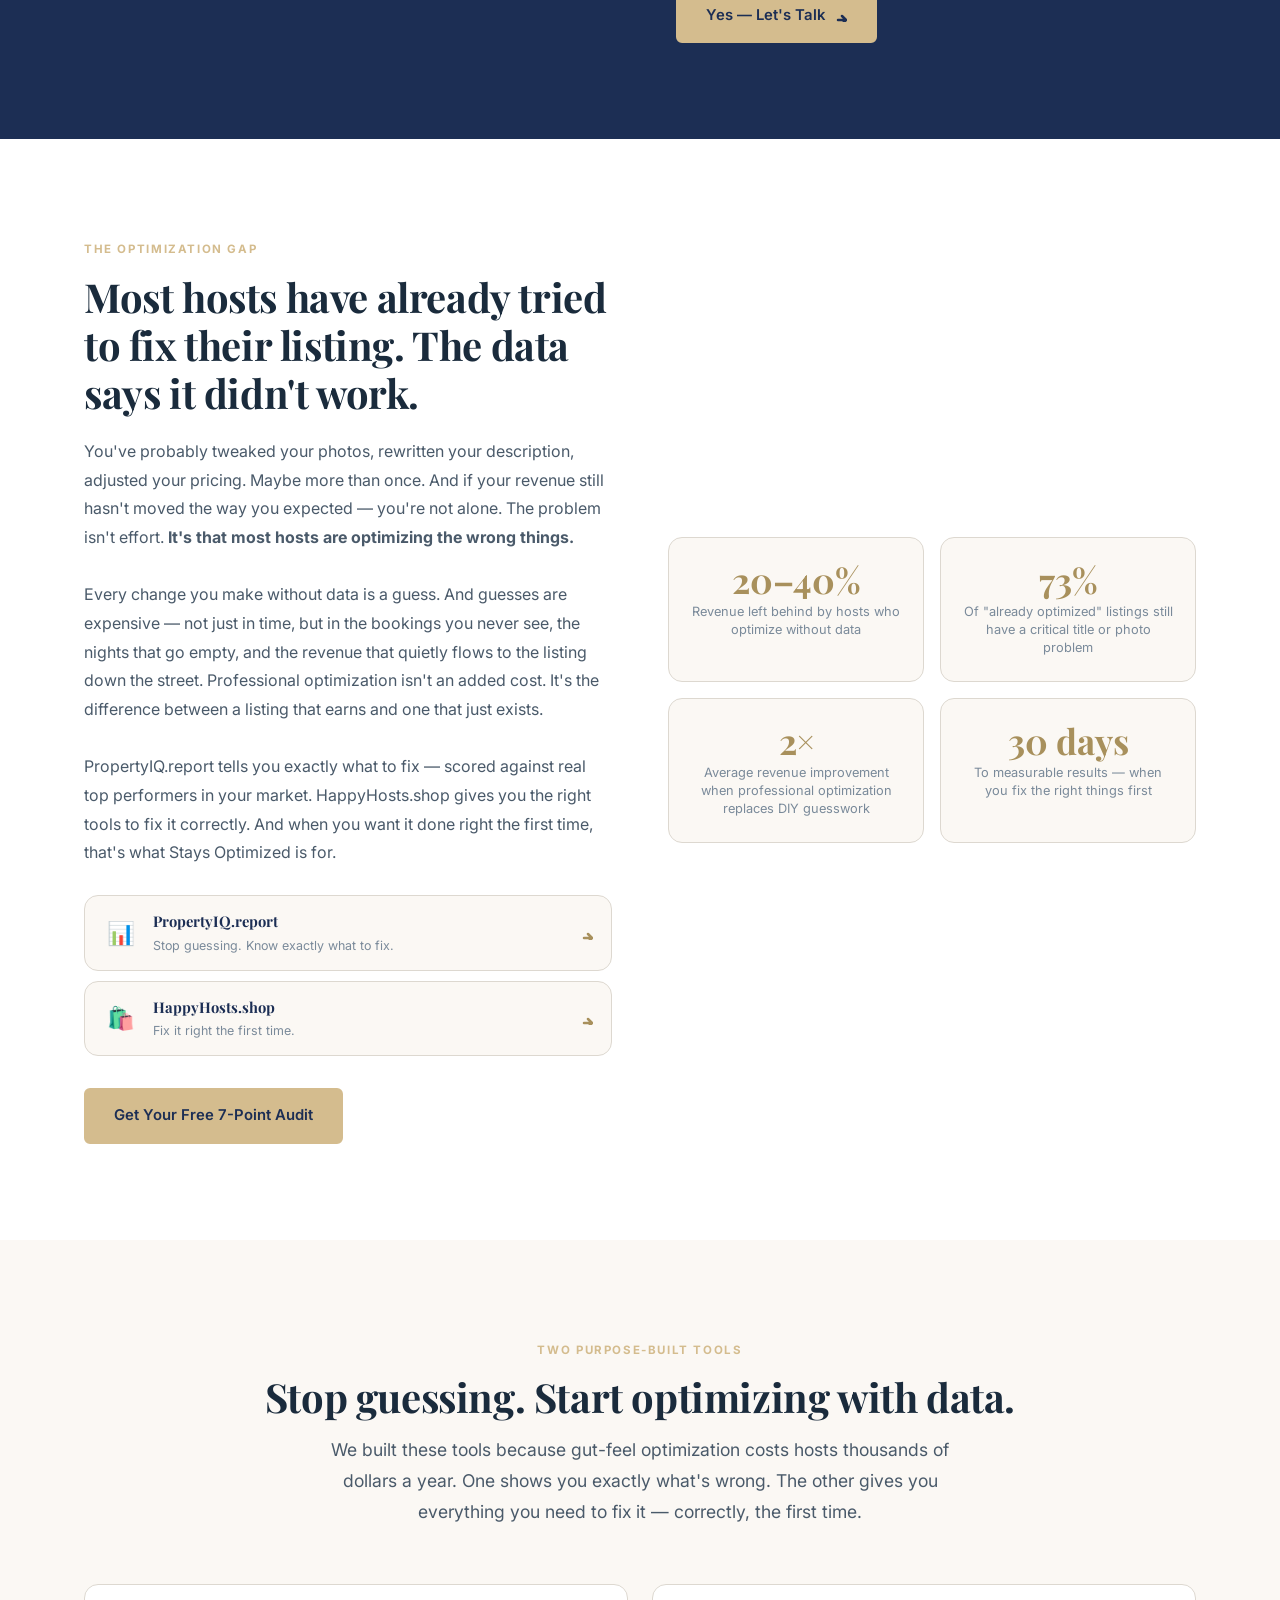
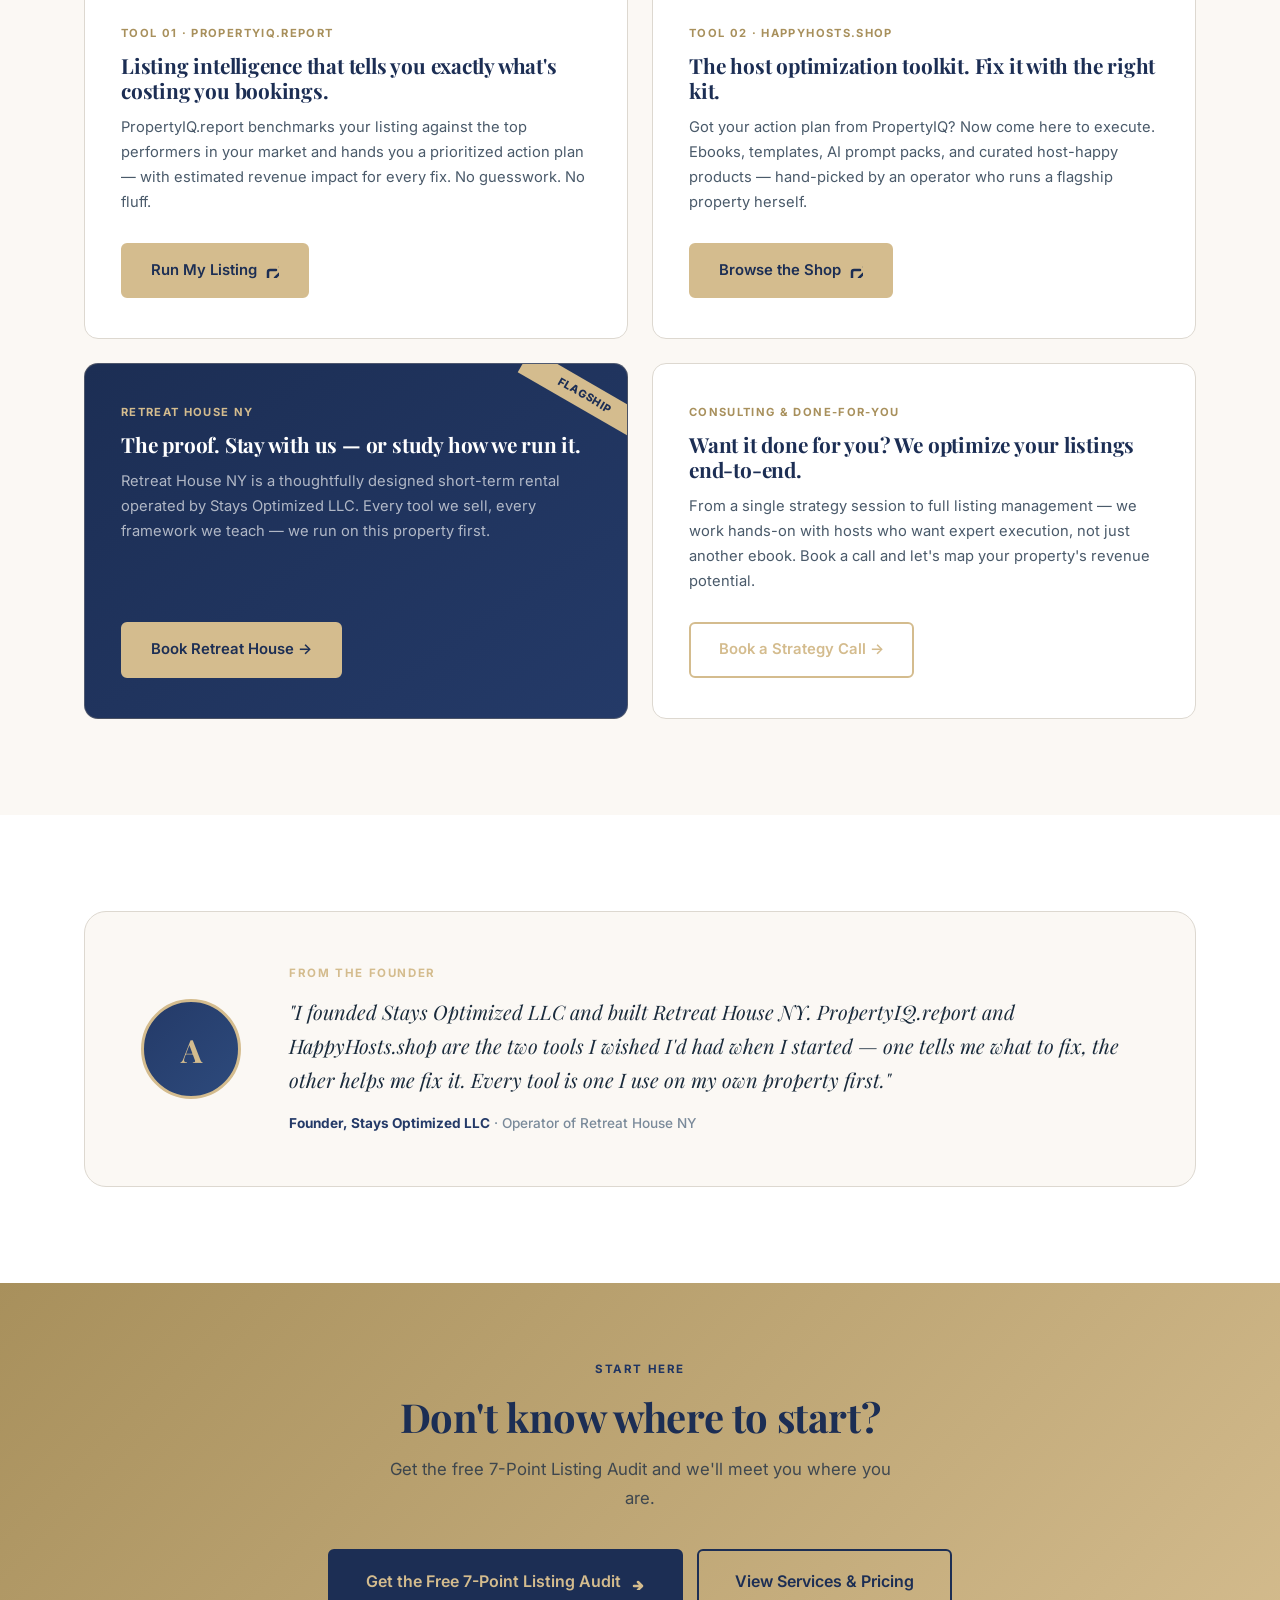
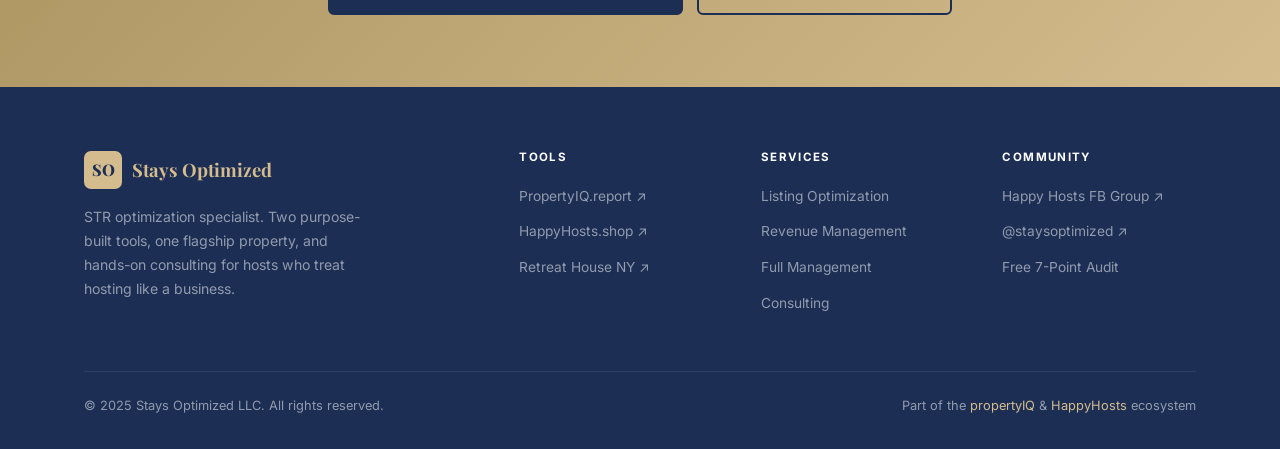
==== commit db748fd7: "Add differentiator section separating business-focused STR owners from casual hosts - New #who-its-f" ====
--- a/index.html
+++ b/index.html
@@ -245,6 +245,63 @@
     </div>
   </div>
 
+  <!-- ══════════════ DIFFERENTIATOR ══════════════ -->
+  <section class="section section--dark" id="who-its-for" aria-label="Who this is for">
+    <div class="container">
+      <div class="differentiator-grid">
+
+        <div class="diff-copy">
+          <span class="eyebrow">Who This Is For</span>
+          <h2>Built for hosts who run their rental like a <em class="text-gold">business</em> — not a vacation home that sits.</h2>
+          <p style="color:rgba(255,255,255,.65); font-size:1rem; line-height:1.8; margin-bottom:0;">
+            If you check your occupancy rate. If you wonder why the listing down the street earns more than yours. If you're done making decisions by gut feeling and ready to make them with data — you're exactly who we built this for.
+          </p>
+          <p style="color:rgba(255,255,255,.5); font-size:.88rem; line-height:1.7; margin-top:20px; padding-top:20px; border-top:1px solid rgba(255,255,255,.08);">
+            Stays Optimized is not for hobbyist hosts who list their place "whenever." It's for owners who want their property running like an asset — with the strategy, data, and execution to prove it.
+          </p>
+        </div>
+
+        <div class="diff-checklist" aria-label="Is this you?">
+          <div class="diff-checklist-label">Is this you?</div>
+          <ul>
+            <li>
+              <span class="diff-check" aria-hidden="true">✓</span>
+              <span>You measure success in <strong>revenue</strong>, not just reviews</span>
+            </li>
+            <li>
+              <span class="diff-check" aria-hidden="true">✓</span>
+              <span>You want to know your <strong>RevPAR, ADR, and occupancy</strong> — not just "it seems to book well"</span>
+            </li>
+            <li>
+              <span class="diff-check" aria-hidden="true">✓</span>
+              <span>You've already tried to optimize and it <strong>didn't move the needle</strong> the way you expected</span>
+            </li>
+            <li>
+              <span class="diff-check" aria-hidden="true">✓</span>
+              <span>You treat your property as an <strong>asset that should work harder</strong> every single month</span>
+            </li>
+            <li>
+              <span class="diff-check" aria-hidden="true">✓</span>
+              <span>You're done leaving <strong>20–40% of potential revenue</strong> on the table because that's what most hosts do</span>
+            </li>
+            <li>
+              <span class="diff-check" aria-hidden="true">✓</span>
+              <span>You want a <strong>specialist</strong>, not another generic course or DIY checklist</span>
+            </li>
+          </ul>
+          <a href="services.html#contact" class="btn btn--primary" style="margin-top:28px;">
+            Yes — Let's Talk
+            <svg width="14" height="14" fill="none" stroke="currentColor" stroke-width="2.5"
+                 stroke-linecap="round" stroke-linejoin="round" aria-hidden="true">
+              <path d="M5 12h7M9 8l4 4-4 4"/>
+            </svg>
+          </a>
+        </div>
+
+      </div>
+    </div>
+  </section>
+
   <!-- ══════════════ WHY STAYS OPTIMIZED ══════════════ -->
   <section class="section" id="problem" aria-label="Why Stays Optimized">
     <div class="container">
--- a/styles.css
+++ b/styles.css
@@ -464,6 +464,58 @@
 }
 .stat-tile-label { font-size: .8rem; color: var(--text-light); line-height: 1.4; }
 
+/* ── Differentiator Section ─────────────────── */
+.differentiator-grid {
+  display: grid;
+  grid-template-columns: 1fr 1fr;
+  gap: 72px;
+  align-items: start;
+}
+.diff-copy h2 {
+  color: var(--white);
+  margin-bottom: 20px;
+}
+.diff-checklist-label {
+  font-family: 'Inter', sans-serif;
+  font-size: .7rem;
+  font-weight: 700;
+  letter-spacing: .14em;
+  text-transform: uppercase;
+  color: var(--gold);
+  margin-bottom: 20px;
+}
+.diff-checklist ul {
+  display: flex;
+  flex-direction: column;
+  gap: 0;
+}
+.diff-checklist li {
+  display: flex;
+  align-items: flex-start;
+  gap: 14px;
+  padding: 14px 0;
+  border-bottom: 1px solid rgba(255,255,255,.07);
+  font-size: .93rem;
+  color: rgba(255,255,255,.72);
+  line-height: 1.55;
+}
+.diff-checklist li strong { color: var(--white); }
+.diff-check {
+  width: 24px;
+  height: 24px;
+  min-width: 24px;
+  border-radius: 50%;
+  background: rgba(212,188,142,.15);
+  border: 1px solid rgba(212,188,142,.3);
+  display: flex;
+  align-items: center;
+  justify-content: center;
+  font-size: .7rem;
+  color: var(--gold);
+  font-weight: 700;
+  margin-top: 1px;
+}
+
 /* ── Tool Pills ─────────────────────────────── */
 .tool-pills {
   display: flex;
@@ -1038,6 +1090,7 @@
   .mobile-toggle { display: block; }
   .hero-inner { grid-template-columns: 1fr; }
   .problem-grid { grid-template-columns: 1fr; }
+  .differentiator-grid { grid-template-columns: 1fr; gap: 40px; }
   .cards-grid { grid-template-columns: 1fr; }
   .service-block { grid-template-columns: 1fr; }
   .service-block.flip { direction: ltr; }
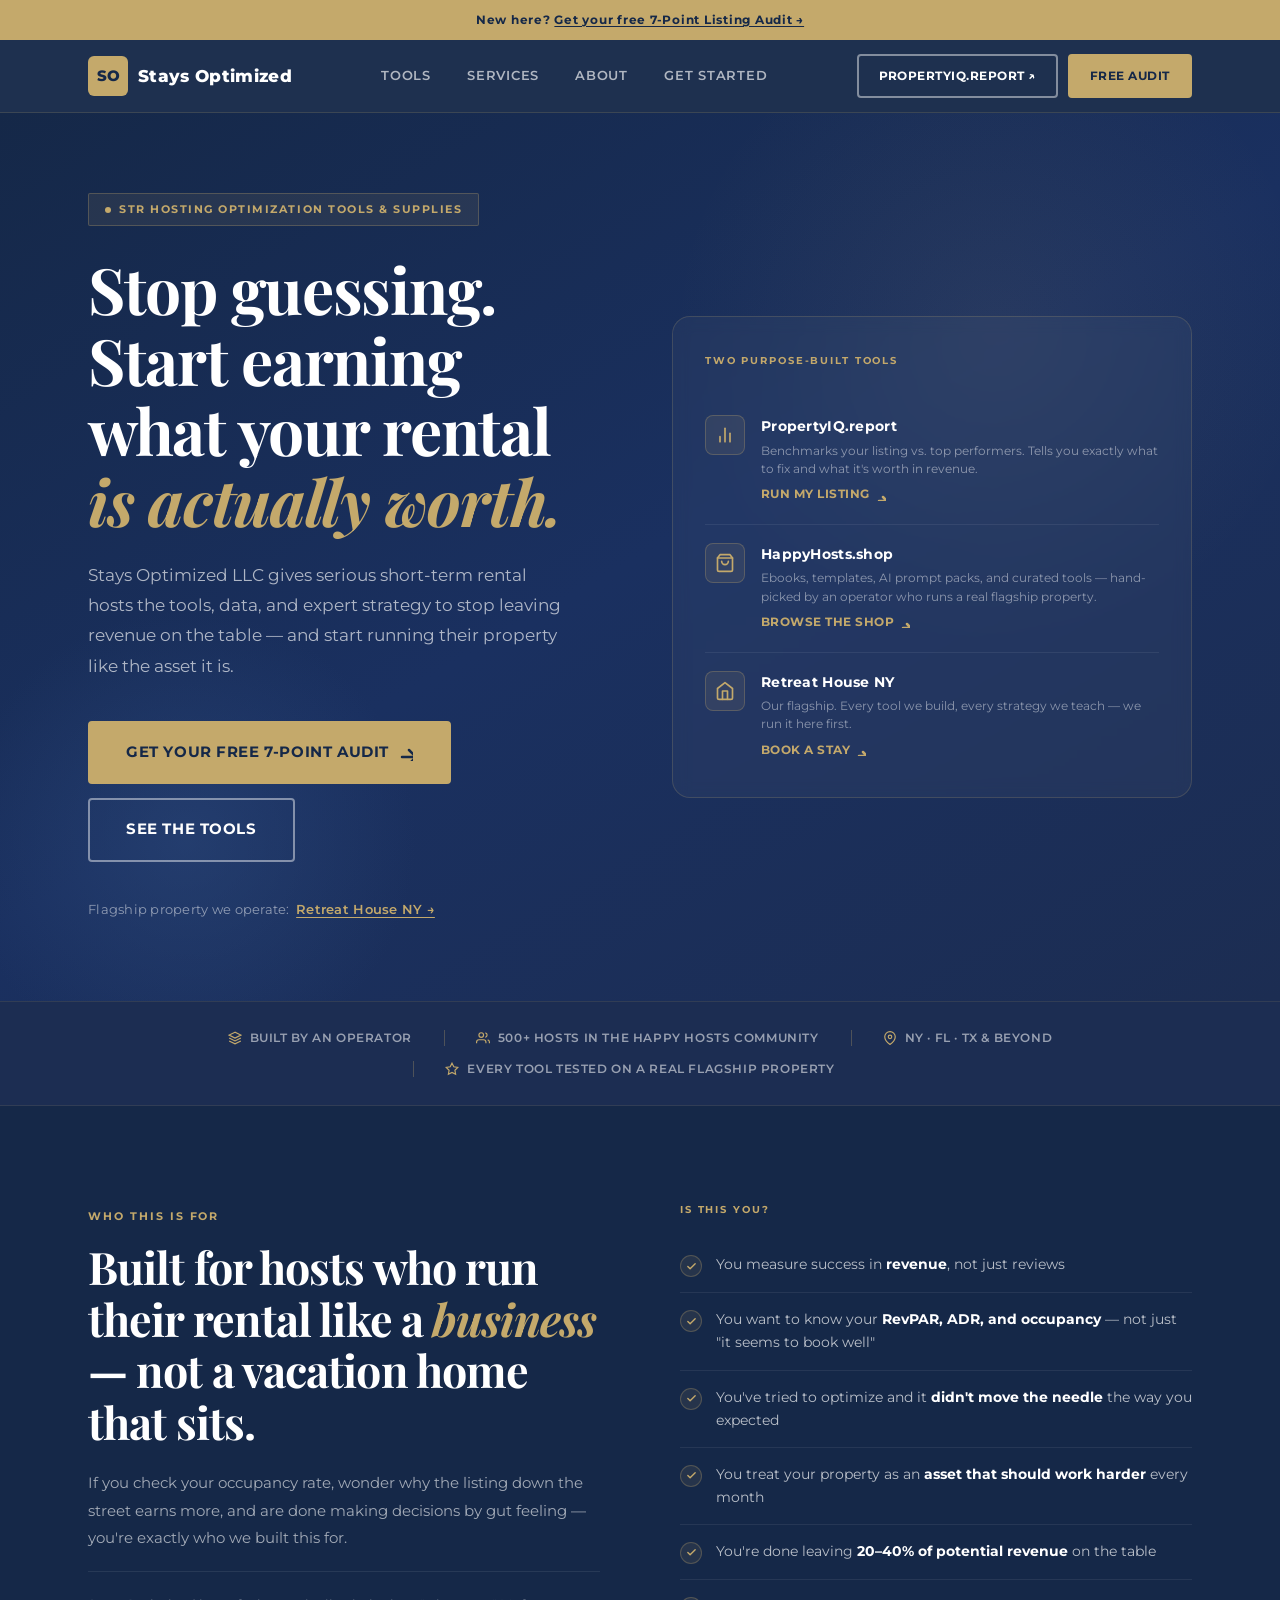
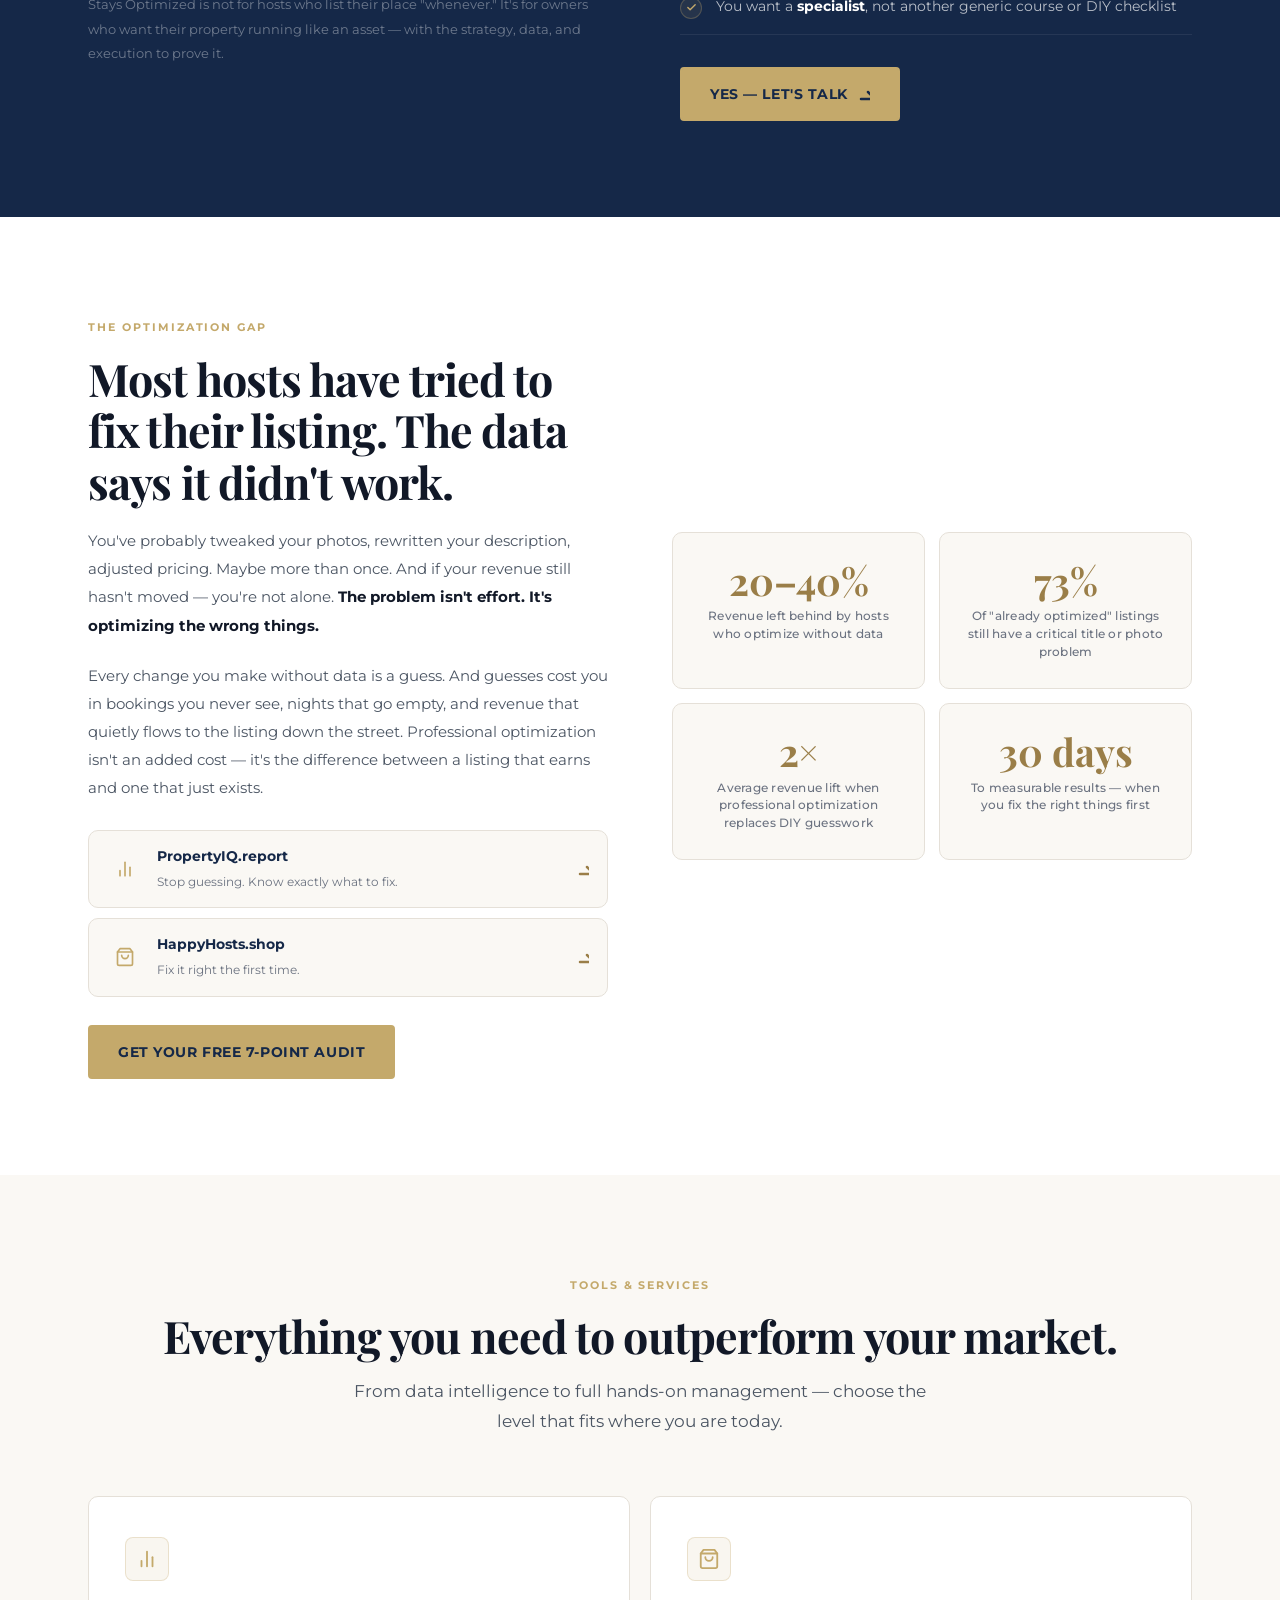
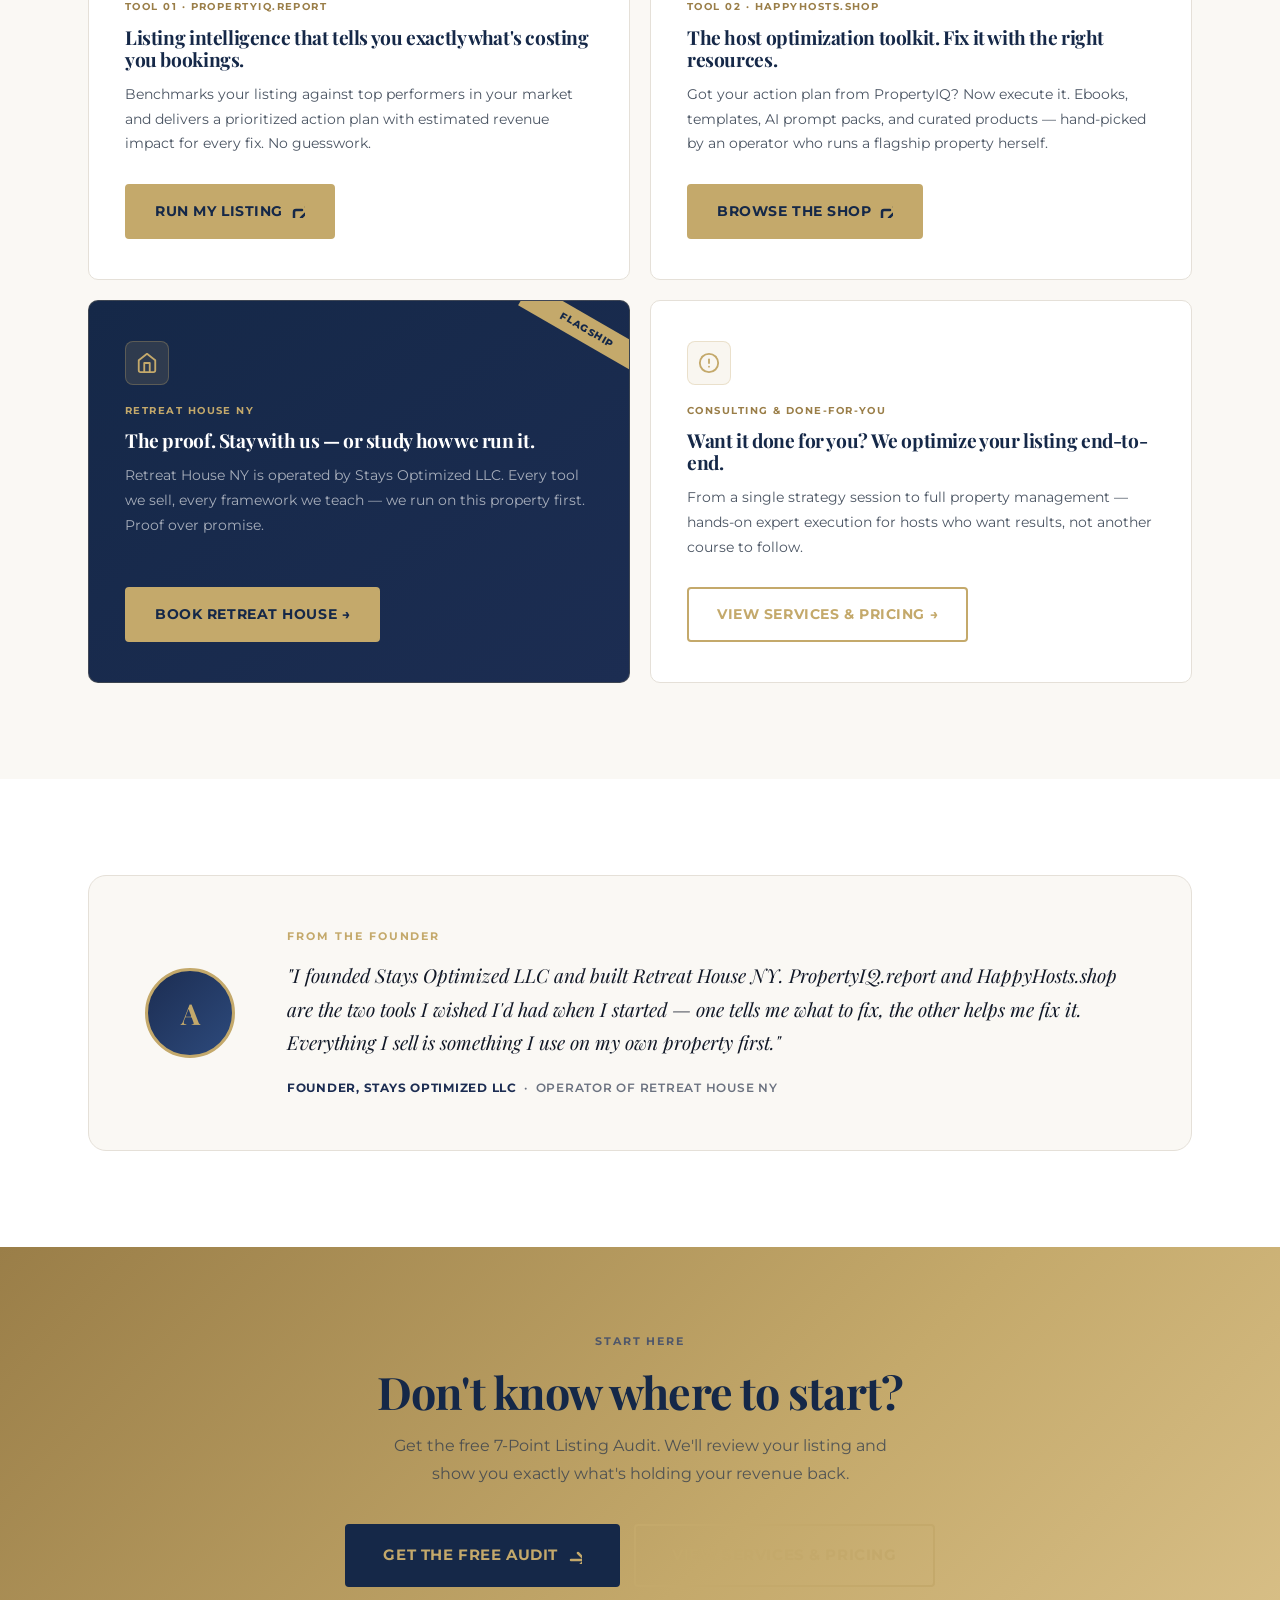
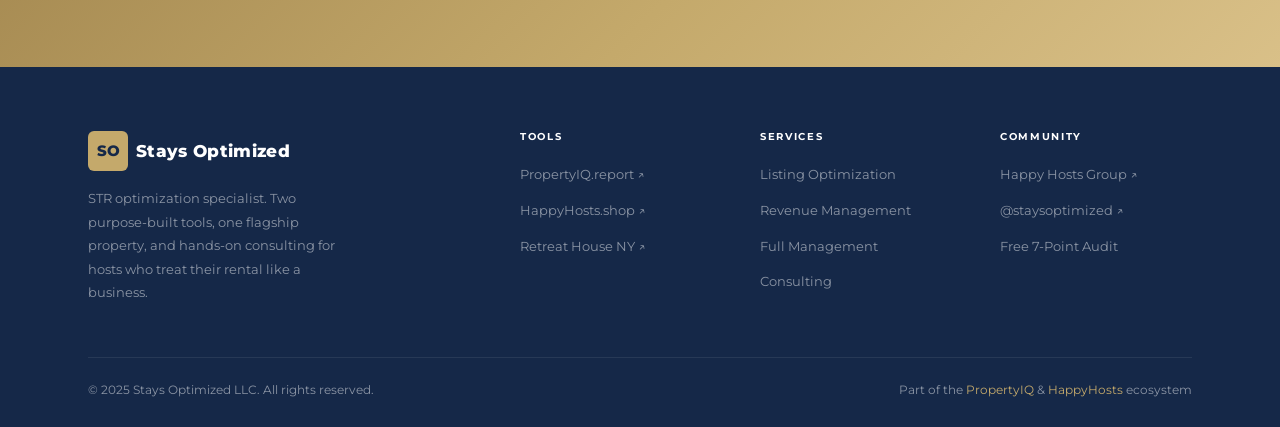
==== commit 808b97a5: "Redesign homepage with Editorial Luxury × Data Authority system Complete rewrite of index.html and s" ====
--- a/index.html
+++ b/index.html
@@ -3,566 +3,462 @@
 <head>
   <meta charset="UTF-8" />
   <meta name="viewport" content="width=device-width, initial-scale=1.0" />
-
-  <!-- ── Primary SEO ────────────────────────── -->
   <title>Stays Optimized LLC — STR Optimization, Tools & Management</title>
-  <meta name="description" content="Stays Optimized LLC is the short-term rental optimization specialist. Two purpose-built tools (PropertyIQ.report + HappyHosts.shop), hands-on consulting, and a flagship property we run ourselves. Get your free 7-Point Listing Audit." />
+  <meta name="description" content="Stays Optimized LLC is the short-term rental optimization specialist. Two purpose-built tools, hands-on consulting, and a flagship property we run ourselves." />
   <link rel="canonical" href="https://staysoptimized.com/" />
-
-  <!-- ── Open Graph ────────────────────────── -->
   <meta property="og:type" content="website" />
-  <meta property="og:site_name" content="Stays Optimized" />
   <meta property="og:title" content="Stays Optimized LLC — STR Optimization, Tools & Management" />
-  <meta property="og:description" content="Two purpose-built tools + one operator who runs a flagship property. Turn your short-term rental into reliable cash flow." />
+  <meta property="og:description" content="Turn your short-term rental into reliable cash flow. Two purpose-built tools + expert optimization." />
   <meta property="og:url" content="https://staysoptimized.com/" />
-  <meta property="og:image" content="https://staysoptimized.com/stays-optimized-og.jpg" />
-  <meta name="twitter:card" content="summary_large_image" />
-  <meta name="twitter:title" content="Stays Optimized LLC — STR Optimization, Tools & Management" />
-  <meta name="twitter:description" content="Two purpose-built tools + one operator who runs a flagship property. Turn your short-term rental into reliable cash flow." />
-
-  <!-- ── Fonts ─────────────────────────────── -->
   <link rel="preconnect" href="https://fonts.googleapis.com" />
   <link rel="preconnect" href="https://fonts.gstatic.com" crossorigin />
-  <link href="https://fonts.googleapis.com/css2?family=Inter:wght@400;500;600;700;800&family=Playfair+Display:ital,wght@0,700;1,400;1,700&display=swap" rel="stylesheet" />
+  <link href="https://fonts.googleapis.com/css2?family=Playfair+Display:ital,wght@0,700;1,400;1,700&family=Montserrat:wght@400;500;600;700;800&display=swap" rel="stylesheet" />
   <link rel="stylesheet" href="styles.css" />
-
-  <!-- ── JSON-LD Schema ────────────────────── -->
   <script type="application/ld+json">
-  {
-    "@context": "https://schema.org",
-    "@graph": [
-      {
-        "@type": "Organization",
-        "@id": "https://staysoptimized.com/#organization",
-        "name": "Stays Optimized LLC",
-        "url": "https://staysoptimized.com",
-        "logo": "https://staysoptimized.com/stays-optimized-logo.png",
-        "description": "Short-term rental optimization, consulting, and management company with two purpose-built host tools.",
-        "sameAs": [
-          "https://propertyiq.report",
-          "https://happyhosts.shop",
-          "https://www.instagram.com/staysoptimized",
-          "https://www.facebook.com/groups/happyhosts"
-        ]
-      },
-      {
-        "@type": "WebSite",
-        "@id": "https://staysoptimized.com/#website",
-        "url": "https://staysoptimized.com",
-        "name": "Stays Optimized",
-        "publisher": { "@id": "https://staysoptimized.com/#organization" },
-        "potentialAction": {
-          "@type": "SearchAction",
-          "target": "https://staysoptimized.com/?s={search_term_string}",
-          "query-input": "required name=search_term_string"
-        }
-      },
-      {
-        "@type": "Service",
-        "name": "STR Listing Optimization",
-        "provider": { "@id": "https://staysoptimized.com/#organization" },
-        "description": "Full short-term rental listing audit, rewrite, and pricing strategy.",
-        "url": "https://staysoptimized.com/services.html#listing"
-      },
-      {
-        "@type": "Service",
-        "name": "STR Revenue Management",
-        "provider": { "@id": "https://staysoptimized.com/#organization" },
-        "description": "Dynamic pricing, comp monitoring, and monthly revenue optimization.",
-        "url": "https://staysoptimized.com/services.html#revenue"
-      },
-      {
-        "@type": "Service",
-        "name": "Full STR Property Management",
-        "provider": { "@id": "https://staysoptimized.com/#organization" },
-        "description": "End-to-end short-term rental management including guest comms, cleaning, and maintenance.",
-        "url": "https://staysoptimized.com/services.html#management"
-      }
-    ]
-  }
+  {"@context":"https://schema.org","@type":"Organization","name":"Stays Optimized LLC","url":"https://staysoptimized.com","sameAs":["https://propertyiq.report","https://happyhosts.shop"]}
   </script>
 </head>
 <body>
 
-  <!-- ══════════════ ANNOUNCEMENT BAR ══════════════ -->
-  <div class="announcement-bar">
-    New here? <a href="services.html#contact">Grab the free 7-Point Listing Audit →</a>
-  </div>
-
-  <!-- ══════════════ HEADER ══════════════ -->
-  <header class="site-header" id="header">
-    <div class="container">
-      <div class="header-inner">
-
+<!-- ANNOUNCEMENT BAR -->
+<div class="announcement-bar">
+  New here? <a href="services.html#contact">Get your free 7-Point Listing Audit →</a>
+</div>
+
+<!-- HEADER -->
+<header class="site-header" id="header">
+  <div class="container">
+    <div class="header-inner">
+      <a href="index.html" class="logo" aria-label="Stays Optimized Home">
+        <img src="stays-optimized-logo.png" alt="Stays Optimized LLC"
+             onerror="this.style.display='none';this.nextElementSibling.style.display='flex';"
+             style="height:46px;width:auto;" />
+        <span class="logo-fallback" style="display:none;">
+          <span class="logo-mark">SO</span>
+          <span class="logo-name">Stays Optimized</span>
+        </span>
+      </a>
+
+      <nav class="nav" aria-label="Primary navigation">
+        <a href="#tools">Tools</a>
+        <a href="#services">Services</a>
+        <a href="#founder">About</a>
+        <a href="services.html">Get Started</a>
+      </nav>
+
+      <div class="nav-cta">
+        <a href="https://propertyiq.report" target="_blank" rel="noopener noreferrer"
+           class="btn btn--outline-white btn--sm">PropertyIQ.report ↗</a>
+        <a href="services.html#contact" class="btn btn--gold btn--sm">Free Audit</a>
+      </div>
+
+      <button class="mobile-toggle" id="mobileToggle" aria-label="Open navigation" aria-expanded="false">
+        <svg width="24" height="24" fill="none" stroke="currentColor" stroke-width="2" stroke-linecap="round" stroke-linejoin="round" aria-hidden="true">
+          <line x1="3" y1="6" x2="21" y2="6"/><line x1="3" y1="12" x2="21" y2="12"/><line x1="3" y1="18" x2="21" y2="18"/>
+        </svg>
+      </button>
+    </div>
+  </div>
+  <nav class="mobile-menu" id="mobileMenu" aria-label="Mobile navigation">
+    <a href="#tools">Tools</a>
+    <a href="#services">Services</a>
+    <a href="#founder">About</a>
+    <a href="services.html">Pricing</a>
+    <div class="nav-cta">
+      <a href="https://propertyiq.report" target="_blank" rel="noopener noreferrer" class="btn btn--outline-white">PropertyIQ.report ↗</a>
+      <a href="services.html#contact" class="btn btn--gold">Get Free Audit</a>
+    </div>
+  </nav>
+</header>
+
+<!-- HERO -->
+<section class="hero" id="home" aria-label="Hero">
+  <div class="container">
+    <div class="hero-inner">
+
+      <div class="hero-content">
+        <div class="hero-tag fade-in">
+          <svg width="6" height="6" viewBox="0 0 6 6" fill="currentColor" aria-hidden="true"><circle cx="3" cy="3" r="3"/></svg>
+          STR Hosting Optimization Tools &amp; Supplies
+        </div>
+        <h1 class="fade-in d1">
+          Stop guessing.<br>Start earning what your rental <em>is actually worth.</em>
+        </h1>
+        <p class="hero-sub fade-in d2">
+          Stays Optimized LLC gives serious short-term rental hosts the tools, data, and expert strategy to stop leaving revenue on the table — and start running their property like the asset it is.
+        </p>
+        <div class="hero-actions fade-in d3">
+          <a href="services.html#contact" class="btn btn--gold btn--lg">
+            Get Your Free 7-Point Audit
+            <svg width="16" height="16" fill="none" stroke="currentColor" stroke-width="2.5" stroke-linecap="round" stroke-linejoin="round" aria-hidden="true"><path d="M5 12h14M12 5l7 7-7 7"/></svg>
+          </a>
+          <a href="#tools" class="btn btn--outline-white btn--lg">See the Tools</a>
+        </div>
+        <p class="hero-link fade-in d4">
+          Flagship property we operate:&nbsp;
+          <a href="https://retreathouseny.com" target="_blank" rel="noopener noreferrer">Retreat House NY →</a>
+        </p>
+      </div>
+
+      <div class="hero-panel fade-in d2" aria-label="Our tools">
+        <div class="hero-panel-label">Two Purpose-Built Tools</div>
+
+        <div class="mini-card anim-ready">
+          <div class="mini-icon" aria-hidden="true">
+            <svg width="20" height="20" fill="none" stroke="currentColor" stroke-width="2" stroke-linecap="round" stroke-linejoin="round" viewBox="0 0 24 24"><line x1="18" y1="20" x2="18" y2="10"/><line x1="12" y1="20" x2="12" y2="4"/><line x1="6" y1="20" x2="6" y2="14"/></svg>
+          </div>
+          <div>
+            <div class="mini-title">PropertyIQ.report</div>
+            <div class="mini-desc">Benchmarks your listing vs. top performers. Tells you exactly what to fix and what it's worth in revenue.</div>
+            <a href="https://propertyiq.report" target="_blank" rel="noopener noreferrer" class="mini-link">
+              Run My Listing
+              <svg width="12" height="12" fill="none" stroke="currentColor" stroke-width="2.5" stroke-linecap="round" stroke-linejoin="round"><path d="M5 12h7M9 8l4 4-4 4"/></svg>
+            </a>
+          </div>
+        </div>
+
+        <div class="mini-card anim-ready">
+          <div class="mini-icon" aria-hidden="true">
+            <svg width="20" height="20" fill="none" stroke="currentColor" stroke-width="2" stroke-linecap="round" stroke-linejoin="round" viewBox="0 0 24 24"><path d="M6 2 3 6v14a2 2 0 0 0 2 2h14a2 2 0 0 0 2-2V6l-3-4z"/><line x1="3" y1="6" x2="21" y2="6"/><path d="M16 10a4 4 0 0 1-8 0"/></svg>
+          </div>
+          <div>
+            <div class="mini-title">HappyHosts.shop</div>
+            <div class="mini-desc">Ebooks, templates, AI prompt packs, and curated tools — hand-picked by an operator who runs a real flagship property.</div>
+            <a href="https://happyhosts.shop" target="_blank" rel="noopener noreferrer" class="mini-link">
+              Browse the Shop
+              <svg width="12" height="12" fill="none" stroke="currentColor" stroke-width="2.5" stroke-linecap="round" stroke-linejoin="round"><path d="M5 12h7M9 8l4 4-4 4"/></svg>
+            </a>
+          </div>
+        </div>
+
+        <div class="mini-card anim-ready">
+          <div class="mini-icon" aria-hidden="true">
+            <svg width="20" height="20" fill="none" stroke="currentColor" stroke-width="2" stroke-linecap="round" stroke-linejoin="round" viewBox="0 0 24 24"><path d="m3 9 9-7 9 7v11a2 2 0 0 1-2 2H5a2 2 0 0 1-2-2z"/><polyline points="9 22 9 12 15 12 15 22"/></svg>
+          </div>
+          <div>
+            <div class="mini-title">Retreat House NY</div>
+            <div class="mini-desc">Our flagship. Every tool we build, every strategy we teach — we run it here first.</div>
+            <a href="https://retreathouseny.com" target="_blank" rel="noopener noreferrer" class="mini-link">
+              Book a Stay
+              <svg width="12" height="12" fill="none" stroke="currentColor" stroke-width="2.5" stroke-linecap="round" stroke-linejoin="round"><path d="M5 12h7M9 8l4 4-4 4"/></svg>
+            </a>
+          </div>
+        </div>
+
+      </div>
+    </div>
+  </div>
+</section>
+
+<!-- TRUST STRIP -->
+<div class="trust-strip" aria-label="Trust signals">
+  <div class="container">
+    <div class="trust-inner">
+      <div class="trust-item">
+        <svg width="14" height="14" fill="none" stroke="currentColor" stroke-width="2" viewBox="0 0 24 24" aria-hidden="true"><path d="M12 2L2 7l10 5 10-5-10-5zM2 17l10 5 10-5M2 12l10 5 10-5"/></svg>
+        Built by an operator
+      </div>
+      <div class="trust-item">
+        <svg width="14" height="14" fill="none" stroke="currentColor" stroke-width="2" viewBox="0 0 24 24" aria-hidden="true"><path d="M17 21v-2a4 4 0 00-4-4H5a4 4 0 00-4 4v2"/><circle cx="9" cy="7" r="4"/><path d="M23 21v-2a4 4 0 00-3-3.87M16 3.13a4 4 0 010 7.75"/></svg>
+        500+ hosts in the Happy Hosts community
+      </div>
+      <div class="trust-item">
+        <svg width="14" height="14" fill="none" stroke="currentColor" stroke-width="2" viewBox="0 0 24 24" aria-hidden="true"><path d="M21 10c0 7-9 13-9 13s-9-6-9-13a9 9 0 0118 0z"/><circle cx="12" cy="10" r="3"/></svg>
+        NY · FL · TX &amp; beyond
+      </div>
+      <div class="trust-item">
+        <svg width="14" height="14" fill="none" stroke="currentColor" stroke-width="2" viewBox="0 0 24 24" aria-hidden="true"><polygon points="12 2 15.09 8.26 22 9.27 17 14.14 18.18 21.02 12 17.77 5.82 21.02 7 14.14 2 9.27 8.91 8.26 12 2"/></svg>
+        Every tool tested on a real flagship property
+      </div>
+    </div>
+  </div>
+</div>
+
+<!-- WHO THIS IS FOR -->
+<section class="section section--dark" id="who-its-for" aria-label="Who this is for">
+  <div class="container">
+    <div class="diff-grid">
+      <div class="diff-copy">
+        <span class="eyebrow">Who This Is For</span>
+        <h2>Built for hosts who run their rental like a <em class="text-gold">business</em> — not a vacation home that sits.</h2>
+        <p>If you check your occupancy rate, wonder why the listing down the street earns more, and are done making decisions by gut feeling — you're exactly who we built this for.</p>
+        <p class="exclusion">Stays Optimized is not for hosts who list their place "whenever." It's for owners who want their property running like an asset — with the strategy, data, and execution to prove it.</p>
+      </div>
+
+      <div>
+        <div class="diff-checklist-header">Is this you?</div>
+        <div class="diff-list" role="list">
+          <div class="diff-item anim-ready" role="listitem">
+            <span class="diff-check" aria-hidden="true">
+              <svg width="11" height="11" fill="none" stroke="currentColor" stroke-width="3" stroke-linecap="round" stroke-linejoin="round" viewBox="0 0 24 24"><path d="M20 6 9 17l-5-5"/></svg>
+            </span>
+            <span>You measure success in <strong>revenue</strong>, not just reviews</span>
+          </div>
+          <div class="diff-item anim-ready" role="listitem">
+            <span class="diff-check" aria-hidden="true">
+              <svg width="11" height="11" fill="none" stroke="currentColor" stroke-width="3" stroke-linecap="round" stroke-linejoin="round" viewBox="0 0 24 24"><path d="M20 6 9 17l-5-5"/></svg>
+            </span>
+            <span>You want to know your <strong>RevPAR, ADR, and occupancy</strong> — not just "it seems to book well"</span>
+          </div>
+          <div class="diff-item anim-ready" role="listitem">
+            <span class="diff-check" aria-hidden="true">
+              <svg width="11" height="11" fill="none" stroke="currentColor" stroke-width="3" stroke-linecap="round" stroke-linejoin="round" viewBox="0 0 24 24"><path d="M20 6 9 17l-5-5"/></svg>
+            </span>
+            <span>You've tried to optimize and it <strong>didn't move the needle</strong> the way you expected</span>
+          </div>
+          <div class="diff-item anim-ready" role="listitem">
+            <span class="diff-check" aria-hidden="true">
+              <svg width="11" height="11" fill="none" stroke="currentColor" stroke-width="3" stroke-linecap="round" stroke-linejoin="round" viewBox="0 0 24 24"><path d="M20 6 9 17l-5-5"/></svg>
+            </span>
+            <span>You treat your property as an <strong>asset that should work harder</strong> every month</span>
+          </div>
+          <div class="diff-item anim-ready" role="listitem">
+            <span class="diff-check" aria-hidden="true">
+              <svg width="11" height="11" fill="none" stroke="currentColor" stroke-width="3" stroke-linecap="round" stroke-linejoin="round" viewBox="0 0 24 24"><path d="M20 6 9 17l-5-5"/></svg>
+            </span>
+            <span>You're done leaving <strong>20–40% of potential revenue</strong> on the table</span>
+          </div>
+          <div class="diff-item anim-ready" role="listitem">
+            <span class="diff-check" aria-hidden="true">
+              <svg width="11" height="11" fill="none" stroke="currentColor" stroke-width="3" stroke-linecap="round" stroke-linejoin="round" viewBox="0 0 24 24"><path d="M20 6 9 17l-5-5"/></svg>
+            </span>
+            <span>You want a <strong>specialist</strong>, not another generic course or DIY checklist</span>
+          </div>
+        </div>
+        <a href="services.html#contact" class="btn btn--gold" style="margin-top:32px;">
+          Yes — Let's Talk
+          <svg width="14" height="14" fill="none" stroke="currentColor" stroke-width="2.5" stroke-linecap="round" stroke-linejoin="round" aria-hidden="true"><path d="M5 12h14M12 5l7 7-7 7"/></svg>
+        </a>
+      </div>
+    </div>
+  </div>
+</section>
+
+<!-- THE OPTIMIZATION GAP -->
+<section class="section" id="problem" aria-label="The optimization gap">
+  <div class="container">
+    <div class="problem-grid">
+      <div class="problem-copy">
+        <span class="eyebrow">The Optimization Gap</span>
+        <h2>Most hosts have tried to fix their listing. The data says it didn't work.</h2>
+        <p>You've probably tweaked your photos, rewritten your description, adjusted pricing. Maybe more than once. And if your revenue still hasn't moved — you're not alone. <strong>The problem isn't effort. It's optimizing the wrong things.</strong></p>
+        <p>Every change you make without data is a guess. And guesses cost you in bookings you never see, nights that go empty, and revenue that quietly flows to the listing down the street. Professional optimization isn't an added cost — it's the difference between a listing that earns and one that just exists.</p>
+
+        <div class="tool-pills" aria-label="Our tools">
+          <a href="https://propertyiq.report" target="_blank" rel="noopener noreferrer" class="tool-pill">
+            <span class="tool-pill-icon" aria-hidden="true">
+              <svg width="20" height="20" fill="none" stroke="currentColor" stroke-width="2" stroke-linecap="round" stroke-linejoin="round" viewBox="0 0 24 24"><line x1="18" y1="20" x2="18" y2="10"/><line x1="12" y1="20" x2="12" y2="4"/><line x1="6" y1="20" x2="6" y2="14"/></svg>
+            </span>
+            <span class="tool-pill-text">
+              <strong>PropertyIQ.report</strong>
+              <em>Stop guessing. Know exactly what to fix.</em>
+            </span>
+            <svg class="arrow" width="14" height="14" fill="none" stroke="currentColor" stroke-width="2.5" stroke-linecap="round" stroke-linejoin="round" aria-hidden="true"><path d="M5 12h14M12 5l7 7-7 7"/></svg>
+          </a>
+          <a href="https://happyhosts.shop" target="_blank" rel="noopener noreferrer" class="tool-pill">
+            <span class="tool-pill-icon" aria-hidden="true">
+              <svg width="20" height="20" fill="none" stroke="currentColor" stroke-width="2" stroke-linecap="round" stroke-linejoin="round" viewBox="0 0 24 24"><path d="M6 2 3 6v14a2 2 0 0 0 2 2h14a2 2 0 0 0 2-2V6l-3-4z"/><line x1="3" y1="6" x2="21" y2="6"/><path d="M16 10a4 4 0 0 1-8 0"/></svg>
+            </span>
+            <span class="tool-pill-text">
+              <strong>HappyHosts.shop</strong>
+              <em>Fix it right the first time.</em>
+            </span>
+            <svg class="arrow" width="14" height="14" fill="none" stroke="currentColor" stroke-width="2.5" stroke-linecap="round" stroke-linejoin="round" aria-hidden="true"><path d="M5 12h14M12 5l7 7-7 7"/></svg>
+          </a>
+        </div>
+
+        <a href="services.html#contact" class="btn btn--gold">Get Your Free 7-Point Audit</a>
+      </div>
+
+      <div class="stat-grid" aria-label="Industry statistics">
+        <div class="stat-card anim-ready">
+          <div class="stat-num">20–40%</div>
+          <div class="stat-label">Revenue left behind by hosts who optimize without data</div>
+        </div>
+        <div class="stat-card anim-ready">
+          <div class="stat-num">73%</div>
+          <div class="stat-label">Of "already optimized" listings still have a critical title or photo problem</div>
+        </div>
+        <div class="stat-card anim-ready">
+          <div class="stat-num">2×</div>
+          <div class="stat-label">Average revenue lift when professional optimization replaces DIY guesswork</div>
+        </div>
+        <div class="stat-card anim-ready">
+          <div class="stat-num">30 days</div>
+          <div class="stat-label">To measurable results — when you fix the right things first</div>
+        </div>
+      </div>
+    </div>
+  </div>
+</section>
+
+<!-- TOOLS & SERVICES -->
+<section class="section section--cream" id="tools" aria-label="Tools and services">
+  <div class="container">
+    <div class="section-head section-head--center">
+      <span class="eyebrow">Tools &amp; Services</span>
+      <h2>Everything you need to outperform your market.</h2>
+      <p class="lead" style="margin:14px auto 0;">From data intelligence to full hands-on management — choose the level that fits where you are today.</p>
+    </div>
+
+    <div class="cards-grid" id="services">
+
+      <div class="card card--light anim-ready">
+        <div class="card-icon" aria-hidden="true">
+          <svg width="22" height="22" fill="none" stroke="currentColor" stroke-width="2" stroke-linecap="round" stroke-linejoin="round" viewBox="0 0 24 24"><line x1="18" y1="20" x2="18" y2="10"/><line x1="12" y1="20" x2="12" y2="4"/><line x1="6" y1="20" x2="6" y2="14"/></svg>
+        </div>
+        <div class="card-tag">Tool 01 · PropertyIQ.report</div>
+        <h3>Listing intelligence that tells you exactly what's costing you bookings.</h3>
+        <p>Benchmarks your listing against top performers in your market and delivers a prioritized action plan with estimated revenue impact for every fix. No guesswork.</p>
+        <a href="https://propertyiq.report" target="_blank" rel="noopener noreferrer" class="btn btn--gold">
+          Run My Listing
+          <svg width="14" height="14" fill="none" stroke="currentColor" stroke-width="2.5" stroke-linecap="round" stroke-linejoin="round" aria-hidden="true"><path d="M18 13v6a2 2 0 01-2 2H5a2 2 0 01-2-2V8a2 2 0 012-2h6"/><polyline points="15 3 21 3 21 9"/><line x1="10" y1="14" x2="21" y2="3"/></svg>
+        </a>
+      </div>
+
+      <div class="card card--light anim-ready">
+        <div class="card-icon" aria-hidden="true">
+          <svg width="22" height="22" fill="none" stroke="currentColor" stroke-width="2" stroke-linecap="round" stroke-linejoin="round" viewBox="0 0 24 24"><path d="M6 2 3 6v14a2 2 0 0 0 2 2h14a2 2 0 0 0 2-2V6l-3-4z"/><line x1="3" y1="6" x2="21" y2="6"/><path d="M16 10a4 4 0 0 1-8 0"/></svg>
+        </div>
+        <div class="card-tag">Tool 02 · HappyHosts.shop</div>
+        <h3>The host optimization toolkit. Fix it with the right resources.</h3>
+        <p>Got your action plan from PropertyIQ? Now execute it. Ebooks, templates, AI prompt packs, and curated products — hand-picked by an operator who runs a flagship property herself.</p>
+        <a href="https://happyhosts.shop" target="_blank" rel="noopener noreferrer" class="btn btn--gold">
+          Browse the Shop
+          <svg width="14" height="14" fill="none" stroke="currentColor" stroke-width="2.5" stroke-linecap="round" stroke-linejoin="round" aria-hidden="true"><path d="M18 13v6a2 2 0 01-2 2H5a2 2 0 01-2-2V8a2 2 0 012-2h6"/><polyline points="15 3 21 3 21 9"/><line x1="10" y1="14" x2="21" y2="3"/></svg>
+        </a>
+      </div>
+
+      <div class="card card--dark anim-ready">
+        <div class="card-ribbon" aria-label="Flagship property">Flagship</div>
+        <div class="card-icon" aria-hidden="true">
+          <svg width="22" height="22" fill="none" stroke="currentColor" stroke-width="2" stroke-linecap="round" stroke-linejoin="round" viewBox="0 0 24 24"><path d="m3 9 9-7 9 7v11a2 2 0 0 1-2 2H5a2 2 0 0 1-2-2z"/><polyline points="9 22 9 12 15 12 15 22"/></svg>
+        </div>
+        <div class="card-tag">Retreat House NY</div>
+        <h3>The proof. Stay with us — or study how we run it.</h3>
+        <p>Retreat House NY is operated by Stays Optimized LLC. Every tool we sell, every framework we teach — we run on this property first. Proof over promise.</p>
+        <a href="https://retreathouseny.com" target="_blank" rel="noopener noreferrer" class="btn btn--gold">Book Retreat House →</a>
+      </div>
+
+      <div class="card card--light anim-ready">
+        <div class="card-icon" aria-hidden="true">
+          <svg width="22" height="22" fill="none" stroke="currentColor" stroke-width="2" stroke-linecap="round" stroke-linejoin="round" viewBox="0 0 24 24"><circle cx="12" cy="12" r="10"/><line x1="12" y1="8" x2="12" y2="12"/><line x1="12" y1="16" x2="12.01" y2="16"/></svg>
+        </div>
+        <div class="card-tag">Consulting &amp; Done-For-You</div>
+        <h3>Want it done for you? We optimize your listing end-to-end.</h3>
+        <p>From a single strategy session to full property management — hands-on expert execution for hosts who want results, not another course to follow.</p>
+        <a href="services.html" class="btn btn--outline-gold">View Services &amp; Pricing →</a>
+      </div>
+
+    </div>
+  </div>
+</section>
+
+<!-- FOUNDER -->
+<section class="section" id="founder" aria-label="From the founder">
+  <div class="container">
+    <div class="founder-strip">
+      <div class="founder-avatar" aria-hidden="true">A</div>
+      <div class="founder-content">
+        <span class="eyebrow" style="display:block;margin-bottom:14px;">From the Founder</span>
+        <blockquote>
+          "I founded Stays Optimized LLC and built Retreat House NY. PropertyIQ.report and HappyHosts.shop are the two tools I wished I'd had when I started — one tells me what to fix, the other helps me fix it. Everything I sell is something I use on my own property first."
+        </blockquote>
+        <div class="founder-attr">
+          <strong>Founder, Stays Optimized LLC</strong> &nbsp;·&nbsp; Operator of Retreat House NY
+        </div>
+      </div>
+    </div>
+  </div>
+</section>
+
+<!-- FOOTER CTA BAND -->
+<section class="footer-cta" aria-label="Call to action">
+  <div class="container">
+    <span class="eyebrow">Start Here</span>
+    <h2>Don't know where to start?</h2>
+    <p>Get the free 7-Point Listing Audit. We'll review your listing and show you exactly what's holding your revenue back.</p>
+    <div class="footer-cta-actions">
+      <a href="services.html#contact" class="btn btn--dark btn--lg">
+        Get the Free Audit
+        <svg width="16" height="16" fill="none" stroke="currentColor" stroke-width="2.5" stroke-linecap="round" stroke-linejoin="round" aria-hidden="true"><path d="M5 12h14M12 5l7 7-7 7"/></svg>
+      </a>
+      <a href="services.html" class="btn btn--outline-gold btn--lg">View Services &amp; Pricing</a>
+    </div>
+  </div>
+</section>
+
+<!-- FOOTER -->
+<footer class="site-footer" aria-label="Site footer">
+  <div class="container">
+    <div class="footer-grid">
+      <div class="footer-brand">
         <a href="index.html" class="logo" aria-label="Stays Optimized Home">
-          <!-- Place your stays-optimized-logo.png file in this same folder -->
           <img src="stays-optimized-logo.png" alt="Stays Optimized LLC"
-               onerror="this.style.display='none'; this.nextElementSibling.style.display='flex';"
-               style="height:44px; width:auto;" />
+               onerror="this.style.display='none';this.nextElementSibling.style.display='flex';"
+               style="height:40px;width:auto;filter:brightness(0) invert(1);opacity:.8;" />
           <span class="logo-fallback" style="display:none;">
             <span class="logo-mark">SO</span>
-            <span>Stays <span style="color:var(--gold);">Optimized</span></span>
+            <span class="logo-name">Stays Optimized</span>
           </span>
         </a>
-
-        <nav class="nav" aria-label="Primary navigation">
-          <a href="#tools">Tools</a>
-          <a href="#services">Services</a>
-          <a href="#founder">About</a>
-          <a href="services.html">Get Started</a>
-        </nav>
-
-        <div class="nav-cta">
-          <a href="https://propertyiq.report" target="_blank" rel="noopener noreferrer"
-             class="btn btn--outline-white btn--sm">propertyIQ.report ↗</a>
-          <a href="services.html#contact" class="btn btn--primary btn--sm">Free Audit</a>
-        </div>
-
-        <button class="mobile-toggle" id="mobileToggle" aria-label="Open navigation" aria-expanded="false">
-          <svg width="24" height="24" fill="none" stroke="currentColor" stroke-width="2"
-               stroke-linecap="round" stroke-linejoin="round" aria-hidden="true">
-            <line x1="3" y1="6"  x2="21" y2="6"/>
-            <line x1="3" y1="12" x2="21" y2="12"/>
-            <line x1="3" y1="18" x2="21" y2="18"/>
-          </svg>
-        </button>
-      </div>
-    </div>
-
-    <nav class="mobile-menu" id="mobileMenu" aria-label="Mobile navigation">
-      <a href="#tools">Tools</a>
-      <a href="#services">Services</a>
-      <a href="#founder">About</a>
-      <a href="services.html">Pricing</a>
-      <div class="nav-cta">
-        <a href="https://propertyiq.report" target="_blank" rel="noopener noreferrer"
-           class="btn btn--outline-white">propertyIQ.report ↗</a>
-        <a href="services.html#contact" class="btn btn--primary">Get Free Audit</a>
-      </div>
-    </nav>
-  </header>
-
-  <!-- ══════════════ HERO ══════════════ -->
-  <section class="hero" id="home" aria-label="Hero">
-    <div class="container">
-      <div class="hero-inner">
-
-        <!-- Left: Copy -->
-        <div class="hero-content">
-          <div class="hero-tag fade-in">
-            <svg width="8" height="8" viewBox="0 0 8 8" fill="currentColor" aria-hidden="true"><circle cx="4" cy="4" r="4"/></svg>
-            STR Optimization Specialist
-          </div>
-          <h1 class="fade-in d1">
-            Turn your short-term rental into
-            <em>reliable cash flow.</em>
-          </h1>
-          <p class="hero-sub fade-in d2">
-            Stays Optimized LLC is the STR property optimization specialist — two purpose-built tools, one operator who runs the property to prove it works.
-          </p>
-          <div class="hero-actions fade-in d3">
-            <a href="services.html#contact" class="btn btn--primary btn--lg">
-              Get the Free 7-Point Listing Audit
-              <svg width="16" height="16" fill="none" stroke="currentColor" stroke-width="2.5"
-                   stroke-linecap="round" stroke-linejoin="round" aria-hidden="true">
-                <path d="M5 12h7M9 8l4 4-4 4"/>
-              </svg>
-            </a>
-          </div>
-          <p class="hero-text-cta fade-in d4">
-            See the flagship property we run:&nbsp;
-            <a href="https://retreathouseny.com" target="_blank" rel="noopener noreferrer">Retreat House NY →</a>
-          </p>
-        </div>
-
-        <!-- Right: mini preview cards -->
-        <div class="hero-panel fade-in d2" aria-label="Our tools">
-          <div class="hero-panel-label">Our Two Optimization Tools</div>
-
-          <div class="mini-card">
-            <div class="mini-card-icon">📊</div>
-            <div>
-              <div class="mini-card-title">PropertyIQ.report</div>
-              <div class="mini-card-desc">Listing intelligence, market benchmarks, and a prioritized action plan with revenue impact estimates.</div>
-              <a href="https://propertyiq.report" target="_blank" rel="noopener noreferrer" class="mini-card-link">
-                Run My Listing →
-              </a>
-            </div>
-          </div>
-
-          <div class="mini-card">
-            <div class="mini-card-icon">🛍️</div>
-            <div>
-              <div class="mini-card-title">HappyHosts.shop</div>
-              <div class="mini-card-desc">The host optimization toolkit — ebooks, templates, AI prompts, and host-happy products you can use today.</div>
-              <a href="https://happyhosts.shop" target="_blank" rel="noopener noreferrer" class="mini-card-link">
-                Browse the Shop →
-              </a>
-            </div>
-          </div>
-
-          <div class="mini-card">
-            <div class="mini-card-icon">🏡</div>
-            <div>
-              <div class="mini-card-title">Retreat House NY</div>
-              <div class="mini-card-desc">The flagship. Stay with us — or watch how we run it.</div>
-              <a href="https://retreathouseny.com" target="_blank" rel="noopener noreferrer" class="mini-card-link">
-                Book Retreat House →
-              </a>
-            </div>
-          </div>
-        </div>
-
-      </div>
-    </div>
-  </section>
-
-  <!-- ══════════════ TRUST STRIP ══════════════ -->
-  <div class="trust-strip" aria-label="Trust signals">
-    <div class="container">
-      <div class="trust-inner">
-        <div class="trust-item">
-          <svg width="15" height="15" fill="none" stroke="currentColor" stroke-width="2"
-               viewBox="0 0 24 24" aria-hidden="true"><path d="M12 2L2 7l10 5 10-5-10-5zM2 17l10 5 10-5M2 12l10 5 10-5"/></svg>
-          Built by an operator
-        </div>
-        <div class="trust-item">
-          <svg width="15" height="15" fill="none" stroke="currentColor" stroke-width="2"
-               viewBox="0 0 24 24" aria-hidden="true"><path d="M17 21v-2a4 4 0 00-4-4H5a4 4 0 00-4 4v2"/><circle cx="9" cy="7" r="4"/><path d="M23 21v-2a4 4 0 00-3-3.87M16 3.13a4 4 0 010 7.75"/></svg>
-          500+ hosts in the Happy Hosts community
-        </div>
-        <div class="trust-item">
-          <svg width="15" height="15" fill="none" stroke="currentColor" stroke-width="2"
-               viewBox="0 0 24 24" aria-hidden="true"><path d="M21 10c0 7-9 13-9 13s-9-6-9-13a9 9 0 0118 0z"/><circle cx="12" cy="10" r="3"/></svg>
-          Trusted by direct-booking hosts in NY, FL, TX &amp; beyond
-        </div>
-        <div class="trust-item">
-          <svg width="15" height="15" fill="none" stroke="currentColor" stroke-width="2"
-               viewBox="0 0 24 24" aria-hidden="true"><polygon points="12 2 15.09 8.26 22 9.27 17 14.14 18.18 21.02 12 17.77 5.82 21.02 7 14.14 2 9.27 8.91 8.26 12 2"/></svg>
-          Every tool tested on a real flagship property first
-        </div>
-      </div>
-    </div>
-  </div>
-
-  <!-- ══════════════ DIFFERENTIATOR ══════════════ -->
-  <section class="section section--dark" id="who-its-for" aria-label="Who this is for">
-    <div class="container">
-      <div class="differentiator-grid">
-
-        <div class="diff-copy">
-          <span class="eyebrow">Who This Is For</span>
-          <h2>Built for hosts who run their rental like a <em class="text-gold">business</em> — not a vacation home that sits.</h2>
-          <p style="color:rgba(255,255,255,.65); font-size:1rem; line-height:1.8; margin-bottom:0;">
-            If you check your occupancy rate. If you wonder why the listing down the street earns more than yours. If you're done making decisions by gut feeling and ready to make them with data — you're exactly who we built this for.
-          </p>
-          <p style="color:rgba(255,255,255,.5); font-size:.88rem; line-height:1.7; margin-top:20px; padding-top:20px; border-top:1px solid rgba(255,255,255,.08);">
-            Stays Optimized is not for hobbyist hosts who list their place "whenever." It's for owners who want their property running like an asset — with the strategy, data, and execution to prove it.
-          </p>
-        </div>
-
-        <div class="diff-checklist" aria-label="Is this you?">
-          <div class="diff-checklist-label">Is this you?</div>
-          <ul>
-            <li>
-              <span class="diff-check" aria-hidden="true">✓</span>
-              <span>You measure success in <strong>revenue</strong>, not just reviews</span>
-            </li>
-            <li>
-              <span class="diff-check" aria-hidden="true">✓</span>
-              <span>You want to know your <strong>RevPAR, ADR, and occupancy</strong> — not just "it seems to book well"</span>
-            </li>
-            <li>
-              <span class="diff-check" aria-hidden="true">✓</span>
-              <span>You've already tried to optimize and it <strong>didn't move the needle</strong> the way you expected</span>
-            </li>
-            <li>
-              <span class="diff-check" aria-hidden="true">✓</span>
-              <span>You treat your property as an <strong>asset that should work harder</strong> every single month</span>
-            </li>
-            <li>
-              <span class="diff-check" aria-hidden="true">✓</span>
-              <span>You're done leaving <strong>20–40% of potential revenue</strong> on the table because that's what most hosts do</span>
-            </li>
-            <li>
-              <span class="diff-check" aria-hidden="true">✓</span>
-              <span>You want a <strong>specialist</strong>, not another generic course or DIY checklist</span>
-            </li>
-          </ul>
-          <a href="services.html#contact" class="btn btn--primary" style="margin-top:28px;">
-            Yes — Let's Talk
-            <svg width="14" height="14" fill="none" stroke="currentColor" stroke-width="2.5"
-                 stroke-linecap="round" stroke-linejoin="round" aria-hidden="true">
-              <path d="M5 12h7M9 8l4 4-4 4"/>
-            </svg>
-          </a>
-        </div>
-
-      </div>
-    </div>
-  </section>
-
-  <!-- ══════════════ WHY STAYS OPTIMIZED ══════════════ -->
-  <section class="section" id="problem" aria-label="Why Stays Optimized">
-    <div class="container">
-      <div class="problem-grid">
-
-        <div class="problem-copy">
-          <span class="eyebrow">The Optimization Gap</span>
-          <h2>Most hosts have already tried to fix their listing. The data says it didn't work.</h2>
-          <p>You've probably tweaked your photos, rewritten your description, adjusted your pricing. Maybe more than once. And if your revenue still hasn't moved the way you expected — you're not alone. The problem isn't effort. <strong>It's that most hosts are optimizing the wrong things.</strong></p>
-          <p>Every change you make without data is a guess. And guesses are expensive — not just in time, but in the bookings you never see, the nights that go empty, and the revenue that quietly flows to the listing down the street. Professional optimization isn't an added cost. It's the difference between a listing that earns and one that just exists.</p>
-          <p>PropertyIQ.report tells you exactly what to fix — scored against real top performers in your market. HappyHosts.shop gives you the right tools to fix it correctly. And when you want it done right the first time, that's what Stays Optimized is for.</p>
-
-          <!-- Tool callout pills -->
-          <div class="tool-pills" aria-label="Our tools">
-            <a href="https://propertyiq.report" target="_blank" rel="noopener noreferrer" class="tool-pill">
-              <span class="tool-pill-icon">📊</span>
-              <span>
-                <strong>PropertyIQ.report</strong>
-                <em>Stop guessing. Know exactly what to fix.</em>
-              </span>
-              <svg width="14" height="14" fill="none" stroke="currentColor" stroke-width="2.5"
-                   stroke-linecap="round" stroke-linejoin="round" aria-hidden="true">
-                <path d="M5 12h7M9 8l4 4-4 4"/>
-              </svg>
-            </a>
-            <a href="https://happyhosts.shop" target="_blank" rel="noopener noreferrer" class="tool-pill">
-              <span class="tool-pill-icon">🛍️</span>
-              <span>
-                <strong>HappyHosts.shop</strong>
-                <em>Fix it right the first time.</em>
-              </span>
-              <svg width="14" height="14" fill="none" stroke="currentColor" stroke-width="2.5"
-                   stroke-linecap="round" stroke-linejoin="round" aria-hidden="true">
-                <path d="M5 12h7M9 8l4 4-4 4"/>
-              </svg>
-            </a>
-          </div>
-
-          <a href="services.html#contact" class="btn btn--primary" style="margin-top:8px;">Get Your Free 7-Point Audit</a>
-        </div>
-
-        <div class="stat-tiles" aria-label="Industry statistics">
-          <div class="stat-tile">
-            <div class="stat-tile-num">20–40%</div>
-            <div class="stat-tile-label">Revenue left behind by hosts who optimize without data</div>
-          </div>
-          <div class="stat-tile">
-            <div class="stat-tile-num">73%</div>
-            <div class="stat-tile-label">Of "already optimized" listings still have a critical title or photo problem</div>
-          </div>
-          <div class="stat-tile">
-            <div class="stat-tile-num">2×</div>
-            <div class="stat-tile-label">Average revenue improvement when professional optimization replaces DIY guesswork</div>
-          </div>
-          <div class="stat-tile">
-            <div class="stat-tile-num">30 days</div>
-            <div class="stat-tile-label">To measurable results — when you fix the right things first</div>
-          </div>
-        </div>
-
-      </div>
-    </div>
-  </section>
-
-  <!-- ══════════════ THE TWO TOOLS ══════════════ -->
-  <section class="section section--warm" id="tools" aria-label="Our optimization tools">
-    <div class="container">
-      <div class="section-head section-head--center">
-        <span class="eyebrow">Two Purpose-Built Tools</span>
-        <h2>Stop guessing. Start optimizing with data.</h2>
-        <p class="lead">We built these tools because gut-feel optimization costs hosts thousands of dollars a year. One shows you exactly what's wrong. The other gives you everything you need to fix it — correctly, the first time.</p>
-      </div>
-
-      <div class="cards-grid">
-
-        <!-- PropertyIQ -->
-        <div class="card card--light">
-          <div class="card-eyebrow">Tool 01 · propertyiq.report</div>
-          <h3>Listing intelligence that tells you exactly what's costing you bookings.</h3>
-          <p>PropertyIQ.report benchmarks your listing against the top performers in your market and hands you a prioritized action plan — with estimated revenue impact for every fix. No guesswork. No fluff.</p>
-          <a href="https://propertyiq.report" target="_blank" rel="noopener noreferrer" class="btn btn--primary">
-            Run My Listing
-            <svg width="14" height="14" fill="none" stroke="currentColor" stroke-width="2.5"
-                 stroke-linecap="round" stroke-linejoin="round" aria-hidden="true">
-              <path d="M18 13v6a2 2 0 01-2 2H5a2 2 0 01-2-2V8a2 2 0 012-2h6"/><polyline points="15 3 21 3 21 9"/><line x1="10" y1="14" x2="21" y2="3"/>
-            </svg>
-          </a>
-        </div>
-
-        <!-- HappyHosts -->
-        <div class="card card--light">
-          <div class="card-eyebrow">Tool 02 · happyhosts.shop</div>
-          <h3>The host optimization toolkit. Fix it with the right kit.</h3>
-          <p>Got your action plan from PropertyIQ? Now come here to execute. Ebooks, templates, AI prompt packs, and curated host-happy products — hand-picked by an operator who runs a flagship property herself.</p>
-          <a href="https://happyhosts.shop" target="_blank" rel="noopener noreferrer" class="btn btn--primary">
-            Browse the Shop
-            <svg width="14" height="14" fill="none" stroke="currentColor" stroke-width="2.5"
-                 stroke-linecap="round" stroke-linejoin="round" aria-hidden="true">
-              <path d="M18 13v6a2 2 0 01-2 2H5a2 2 0 01-2-2V8a2 2 0 012-2h6"/><polyline points="15 3 21 3 21 9"/><line x1="10" y1="14" x2="21" y2="3"/>
-            </svg>
-          </a>
-        </div>
-
-        <!-- Retreat House — dark flagship card -->
-        <div class="card card--dark">
-          <div class="card-ribbon" aria-label="Flagship property">Flagship</div>
-          <div class="card-eyebrow">Retreat House NY</div>
-          <h3>The proof. Stay with us — or study how we run it.</h3>
-          <p>Retreat House NY is a thoughtfully designed short-term rental operated by Stays Optimized LLC. Every tool we sell, every framework we teach — we run on this property first.</p>
-          <a href="https://retreathouseny.com" target="_blank" rel="noopener noreferrer" class="btn btn--primary">
-            Book Retreat House →
-          </a>
-        </div>
-
-        <!-- Coaching -->
-        <div class="card card--light" id="services">
-          <div class="card-eyebrow">Consulting & Done-For-You</div>
-          <h3>Want it done for you? We optimize your listings end-to-end.</h3>
-          <p>From a single strategy session to full listing management — we work hands-on with hosts who want expert execution, not just another ebook. Book a call and let's map your property's revenue potential.</p>
-          <a href="services.html" class="btn btn--outline-gold">
-            Book a Strategy Call →
-          </a>
-        </div>
-
-      </div>
-    </div>
-  </section>
-
-  <!-- ══════════════ FOUNDER STRIP ══════════════ -->
-  <section class="section" id="founder" aria-label="Founder">
-    <div class="container">
-      <div class="founder-strip">
-        <div class="founder-avatar" aria-hidden="true">A</div>
-        <div class="founder-content">
-          <span class="eyebrow" style="display:block; margin-bottom:12px;">From the Founder</span>
-          <blockquote>
-            "I founded Stays Optimized LLC and built Retreat House NY. PropertyIQ.report and HappyHosts.shop are the two tools I wished I'd had when I started — one tells me what to fix, the other helps me fix it. Every tool is one I use on my own property first."
-          </blockquote>
-          <div class="founder-attribution">
-            <strong>Founder, Stays Optimized LLC</strong> · Operator of Retreat House NY
-          </div>
-        </div>
-      </div>
-    </div>
-  </section>
-
-  <!-- ══════════════ FOOTER CTA BAND ══════════════ -->
-  <section class="footer-cta" aria-label="Final call to action">
-    <div class="container">
-      <span class="eyebrow" style="color:var(--navy-mid);">Start Here</span>
-      <h2>Don't know where to start?</h2>
-      <p>Get the free 7-Point Listing Audit and we'll meet you where you are.</p>
-      <div class="footer-cta-actions">
-        <a href="services.html#contact" class="btn btn--dark btn--lg">
-          Get the Free 7-Point Listing Audit
-          <svg width="16" height="16" fill="none" stroke="currentColor" stroke-width="2.5"
-               stroke-linecap="round" stroke-linejoin="round" aria-hidden="true">
-            <path d="M5 12h7M9 8l4 4-4 4"/>
-          </svg>
-        </a>
-        <a href="services.html" class="btn btn--outline-dark btn--lg"
-           style="background:transparent; color:var(--navy-dark); border:2px solid var(--navy-dark);">
-          View Services &amp; Pricing
-        </a>
-      </div>
-    </div>
-  </section>
-
-  <!-- ══════════════ FOOTER ══════════════ -->
-  <footer class="site-footer" aria-label="Site footer">
-    <div class="container">
-      <div class="footer-grid">
-
-        <div class="footer-brand">
-          <a href="index.html" class="logo" aria-label="Stays Optimized Home">
-            <img src="stays-optimized-logo.png" alt="Stays Optimized LLC"
-                 onerror="this.style.display='none'; this.nextElementSibling.style.display='flex';"
-                 style="height:38px; width:auto;" />
-            <span class="logo-fallback" style="display:none;">
-              <span class="logo-mark">SO</span>
-              <span>Stays <span style="color:var(--gold);">Optimized</span></span>
-            </span>
-          </a>
-          <p>STR optimization specialist. Two purpose-built tools, one flagship property, and hands-on consulting for hosts who treat hosting like a business.</p>
-        </div>
-
-        <div class="footer-col">
-          <h4>Tools</h4>
-          <ul>
-            <li><a href="https://propertyiq.report" target="_blank" rel="noopener noreferrer">PropertyIQ.report ↗</a></li>
-            <li><a href="https://happyhosts.shop" target="_blank" rel="noopener noreferrer">HappyHosts.shop ↗</a></li>
-            <li><a href="https://retreathouseny.com" target="_blank" rel="noopener noreferrer">Retreat House NY ↗</a></li>
-          </ul>
-        </div>
-
-        <div class="footer-col">
-          <h4>Services</h4>
-          <ul>
-            <li><a href="services.html#listing">Listing Optimization</a></li>
-            <li><a href="services.html#revenue">Revenue Management</a></li>
-            <li><a href="services.html#management">Full Management</a></li>
-            <li><a href="services.html#consulting">Consulting</a></li>
-          </ul>
-        </div>
-
-        <div class="footer-col">
-          <h4>Community</h4>
-          <ul>
-            <li><a href="https://www.facebook.com/groups/happyhosts" target="_blank" rel="noopener noreferrer">Happy Hosts FB Group ↗</a></li>
-            <li><a href="https://www.instagram.com/staysoptimized" target="_blank" rel="noopener noreferrer">@staysoptimized ↗</a></li>
-            <li><a href="services.html#contact">Free 7-Point Audit</a></li>
-          </ul>
-        </div>
-
-      </div>
-
-      <div class="footer-bottom">
-        <span>&copy; 2025 Stays Optimized LLC. All rights reserved.</span>
-        <span>
-          Part of the
-          <a href="https://propertyiq.report" target="_blank" rel="noopener noreferrer">propertyIQ</a>
-          &amp;
-          <a href="https://happyhosts.shop" target="_blank" rel="noopener noreferrer">HappyHosts</a>
-          ecosystem
-        </span>
-      </div>
-    </div>
-  </footer>
-
-  <!-- ══════════════ SCRIPTS ══════════════ -->
-  <script>
-    // Mobile menu
-    const toggle = document.getElementById('mobileToggle');
-    const menu   = document.getElementById('mobileMenu');
-    toggle.addEventListener('click', () => {
-      const open = menu.classList.toggle('open');
-      toggle.setAttribute('aria-expanded', String(open));
-      toggle.setAttribute('aria-label', open ? 'Close navigation' : 'Open navigation');
-    });
-    menu.querySelectorAll('a').forEach(a => {
-      a.addEventListener('click', () => {
-        menu.classList.remove('open');
-        toggle.setAttribute('aria-expanded', 'false');
-      });
-    });
-
-    // Scroll fade-in — only hide elements that are genuinely below the fold
-    if ('IntersectionObserver' in window) {
-      const obs = new IntersectionObserver(entries => {
-        entries.forEach(e => {
-          if (e.isIntersecting) {
-            e.target.classList.add('anim-visible');
-            obs.unobserve(e.target);
-          }
-        });
-      }, { threshold: 0.08, rootMargin: '0px 0px -40px 0px' });
-      document.querySelectorAll('.card, .stat-tile, .mini-card').forEach(el => {
-        el.classList.add('anim-ready');
-        obs.observe(el);
-      });
-    }
-  </script>
+        <p>STR optimization specialist. Two purpose-built tools, one flagship property, and hands-on consulting for hosts who treat their rental like a business.</p>
+      </div>
+      <div class="footer-col">
+        <h4>Tools</h4>
+        <ul>
+          <li><a href="https://propertyiq.report" target="_blank" rel="noopener noreferrer">PropertyIQ.report ↗</a></li>
+          <li><a href="https://happyhosts.shop" target="_blank" rel="noopener noreferrer">HappyHosts.shop ↗</a></li>
+          <li><a href="https://retreathouseny.com" target="_blank" rel="noopener noreferrer">Retreat House NY ↗</a></li>
+        </ul>
+      </div>
+      <div class="footer-col">
+        <h4>Services</h4>
+        <ul>
+          <li><a href="services.html#listing">Listing Optimization</a></li>
+          <li><a href="services.html#revenue">Revenue Management</a></li>
+          <li><a href="services.html#management">Full Management</a></li>
+          <li><a href="services.html#consulting">Consulting</a></li>
+        </ul>
+      </div>
+      <div class="footer-col">
+        <h4>Community</h4>
+        <ul>
+          <li><a href="https://www.facebook.com/groups/happyhosts" target="_blank" rel="noopener noreferrer">Happy Hosts Group ↗</a></li>
+          <li><a href="https://www.instagram.com/staysoptimized" target="_blank" rel="noopener noreferrer">@staysoptimized ↗</a></li>
+          <li><a href="services.html#contact">Free 7-Point Audit</a></li>
+        </ul>
+      </div>
+    </div>
+    <div class="footer-bottom">
+      <span>&copy; 2025 Stays Optimized LLC. All rights reserved.</span>
+      <span>Part of the <a href="https://propertyiq.report" target="_blank" rel="noopener noreferrer">PropertyIQ</a> &amp; <a href="https://happyhosts.shop" target="_blank" rel="noopener noreferrer">HappyHosts</a> ecosystem</span>
+    </div>
+  </div>
+</footer>
+
+<script>
+  // Mobile menu
+  const toggle = document.getElementById('mobileToggle');
+  const menu = document.getElementById('mobileMenu');
+  toggle.addEventListener('click', () => {
+    const open = menu.classList.toggle('open');
+    toggle.setAttribute('aria-expanded', String(open));
+  });
+  menu.querySelectorAll('a').forEach(a => a.addEventListener('click', () => {
+    menu.classList.remove('open');
+    toggle.setAttribute('aria-expanded', 'false');
+  }));
+
+  // Scroll reveal
+  if ('IntersectionObserver' in window) {
+    const obs = new IntersectionObserver(entries => {
+      entries.forEach(e => { if (e.isIntersecting) { e.target.classList.add('anim-visible'); obs.unobserve(e.target); } });
+    }, { threshold: 0.08, rootMargin: '0px 0px -40px 0px' });
+    document.querySelectorAll('.anim-ready').forEach(el => obs.observe(el));
+  } else {
+    document.querySelectorAll('.anim-ready').forEach(el => el.classList.add('anim-visible'));
+  }
+</script>
 </body>
 </html>
--- a/styles.css
+++ b/styles.css
@@ -1,1115 +1,343 @@
-/* =============================================
+/* =========================================================
    STAYS OPTIMIZED LLC — Design System
-   Champagne Gold + Lighter Navy
-   ============================================= */
-
+   Editorial Luxury × Data Authority
+   Colors: #1C2D52 navy  ·  #C4A96B gold  ·  Montserrat + Playfair
+   ========================================================= */
+
+@import url('https://fonts.googleapis.com/css2?family=Playfair+Display:ital,wght@0,700;1,400;1,700&family=Montserrat:wght@400;500;600;700;800&display=swap');
+
+/* ── Tokens ──────────────────────────────────────────────── */
 :root {
-  --navy:         #243A68;
-  --navy-dark:    #1C2E54;
-  --navy-mid:     #1F3462;
-  --navy-light:   #2D4A7C;
-  --gold:         #D4BC8E;
-  --gold-light:   #E8D5B0;
-  --gold-dark:    #A8905C;
-  --gold-subtle:  rgba(212,188,142,.12);
-  --warm-white:   #FBF8F4;
-  --white:        #FFFFFF;
-  --text-dark:    #1A2B3C;
-  --text-mid:     #4A5A6A;
-  --text-light:   #7A8A9A;
-  --border:       #DDD8D0;
-  --success:      #10B981;
-  --radius-sm:    6px;
-  --radius-md:    14px;
-  --radius-lg:    22px;
-  --shadow-sm:    0 1px 4px rgba(26,58,92,.1);
-  --shadow-md:    0 6px 24px rgba(26,58,92,.14);
-  --shadow-lg:    0 20px 56px rgba(26,58,92,.2);
-  --t:            all .25s cubic-bezier(.4,0,.2,1);
-}
-
-/* ── Reset ─────────────────────────────────── */
-*, *::before, *::after { box-sizing: border-box; margin: 0; padding: 0; }
-html { scroll-behavior: smooth; font-size: 16px; }
-body {
-  font-family: 'Inter', system-ui, -apple-system, sans-serif;
-  color: var(--text-dark);
-  background: var(--white);
-  line-height: 1.6;
-  -webkit-font-smoothing: antialiased;
-}
-img { max-width: 100%; display: block; }
-a { color: inherit; text-decoration: none; }
-ul { list-style: none; }
-
-/* ── Typography ─────────────────────────────── */
-h1, h2, h3, h4 {
-  font-family: 'Playfair Display', Georgia, serif;
-  line-height: 1.2;
-  font-weight: 700;
-  letter-spacing: -.01em;
-}
-h1 { font-size: clamp(2.2rem, 5vw, 3.6rem); }
-h2 { font-size: clamp(1.8rem, 3.5vw, 2.5rem); }
-h3 { font-size: clamp(1.15rem, 2vw, 1.4rem); }
-p  { line-height: 1.75; }
-
-/* ── Utilities ──────────────────────────────── */
-.container  { max-width: 1160px; margin: 0 auto; padding: 0 24px; }
-.section    { padding: 96px 0; }
-.section--dark  { background: var(--navy-dark); color: var(--white); }
-.section--navy  { background: var(--navy); color: var(--white); }
-.section--warm  { background: var(--warm-white); }
-.text-gold  { color: var(--gold); }
-.text-center { text-align: center; }
-.eyebrow {
-  display: inline-block;
-  font-family: 'Inter', sans-serif;
-  font-size: .72rem;
-  font-weight: 700;
-  letter-spacing: .14em;
-  text-transform: uppercase;
-  color: var(--gold);
-  margin-bottom: 14px;
-}
-.lead {
-  font-size: 1.1rem;
-  color: var(--text-mid);
-  max-width: 620px;
-  line-height: 1.75;
-}
-.lead--white { color: rgba(255,255,255,.68); }
-
-/* ── Buttons ────────────────────────────────── */
-.btn {
-  display: inline-flex;
-  align-items: center;
-  gap: 8px;
-  padding: 14px 28px;
-  border-radius: var(--radius-sm);
-  font-family: 'Inter', sans-serif;
-  font-weight: 600;
-  font-size: .93rem;
-  cursor: pointer;
-  border: 2px solid transparent;
-  transition: var(--t);
-  white-space: nowrap;
-  text-decoration: none;
-}
-.btn--primary {
-  background: var(--gold);
-  color: var(--navy-dark);
-  border-color: var(--gold);
-}
-.btn--primary:hover {
-  background: var(--gold-light);
-  border-color: var(--gold-light);
-  transform: translateY(-2px);
-  box-shadow: 0 8px 28px rgba(212,188,142,.35);
-}
-.btn--outline-white {
-  background: transparent;
-  color: var(--white);
-  border-color: rgba(255,255,255,.4);
-}
-.btn--outline-white:hover {
-  background: rgba(255,255,255,.08);
-  border-color: var(--white);
-  transform: translateY(-2px);
-}
-.btn--outline-gold {
-  background: transparent;
-  color: var(--gold);
-  border-color: var(--gold);
-}
-.btn--outline-gold:hover {
-  background: var(--gold);
-  color: var(--navy-dark);
-  transform: translateY(-2px);
-}
-.btn--dark {
-  background: var(--navy-dark);
-  color: var(--gold);
-  border-color: var(--navy-dark);
-}
-.btn--dark:hover {
-  background: var(--navy);
-  transform: translateY(-2px);
-}
-.btn--lg { padding: 18px 36px; font-size: 1rem; }
-.btn--sm { padding: 10px 20px; font-size: .84rem; }
-
-/* ── Announcement Bar ───────────────────────── */
-.announcement-bar {
-  background: var(--gold);
-  color: var(--navy-dark);
-  text-align: center;
-  padding: 10px 24px;
-  font-size: .83rem;
-  font-weight: 600;
-  letter-spacing: .02em;
-}
-.announcement-bar a {
-  text-decoration: underline;
-  text-underline-offset: 2px;
-  color: var(--navy-dark);
-  font-weight: 700;
-}
-.announcement-bar a:hover { opacity: .8; }
-
-/* ── Header / Nav ───────────────────────────── */
-.site-header {
-  position: sticky;
-  top: 0;
-  z-index: 1000;
-  background: rgba(14,35,64,.95);
-  backdrop-filter: blur(12px);
-  -webkit-backdrop-filter: blur(12px);
-  border-bottom: 1px solid rgba(212,188,142,.15);
-  transition: var(--t);
-}
-.header-inner {
-  display: flex;
-  align-items: center;
-  justify-content: space-between;
-  height: 70px;
-}
-.logo {
-  display: flex;
-  align-items: center;
-  gap: 0;
-  flex-shrink: 0;
-}
-.logo img {
-  height: 44px;
-  width: auto;
-  display: block;
-}
-/* Text fallback if logo image is missing */
-.logo-fallback {
-  display: flex;
-  align-items: center;
-  gap: 10px;
-  font-family: 'Playfair Display', serif;
-  font-weight: 700;
-  font-size: 1.15rem;
-  color: var(--white);
-}
-.logo-fallback .logo-mark {
-  width: 38px;
-  height: 38px;
-  background: var(--gold);
-  border-radius: 7px;
-  display: flex;
-  align-items: center;
-  justify-content: center;
-  font-weight: 800;
-  font-size: 1rem;
-  color: var(--navy-dark);
-}
-.logo-fallback span { color: var(--gold); }
-
-.nav {
-  display: flex;
-  align-items: center;
-  gap: 32px;
-}
-.nav a {
-  font-size: .875rem;
-  font-weight: 500;
-  color: rgba(255,255,255,.72);
-  transition: var(--t);
-}
-.nav a:hover { color: var(--gold); }
-.nav-cta { display: flex; gap: 10px; align-items: center; }
-.mobile-toggle {
-  display: none;
-  background: none;
-  border: none;
-  cursor: pointer;
-  padding: 4px;
-  color: var(--white);
-}
-.mobile-menu {
-  display: none;
-  position: absolute;
-  top: 70px;
-  left: 0; right: 0;
-  background: var(--navy-dark);
-  border-bottom: 1px solid rgba(212,188,142,.15);
-  padding: 24px;
-  flex-direction: column;
-  gap: 18px;
-}
-.mobile-menu a {
-  color: rgba(255,255,255,.8);
-  font-size: .95rem;
-  font-weight: 500;
-  padding: 8px 0;
-  border-bottom: 1px solid rgba(255,255,255,.06);
-}
-.mobile-menu .nav-cta { flex-direction: column; gap: 10px; margin-top: 8px; }
-.mobile-menu .btn { text-align: center; justify-content: center; width: 100%; }
-.mobile-menu.open { display: flex; }
-
-/* ── Hero ───────────────────────────────────── */
-.hero {
-  min-height: 88vh;
-  background: linear-gradient(140deg, var(--navy-dark) 0%, #122D4A 55%, var(--navy) 100%);
-  display: flex;
-  align-items: center;
-  position: relative;
-  overflow: hidden;
-  padding: 80px 0;
-}
-.hero::before {
-  content: '';
-  position: absolute;
-  top: -20%;
-  right: -8%;
-  width: 640px;
-  height: 640px;
-  border-radius: 50%;
-  background: radial-gradient(circle, rgba(212,188,142,.1) 0%, transparent 68%);
-  pointer-events: none;
-}
-.hero-inner {
-  display: grid;
-  grid-template-columns: 1.1fr .9fr;
-  gap: 56px;
-  align-items: center;
-  position: relative;
-  z-index: 1;
-}
-.hero-tag {
-  display: inline-flex;
-  align-items: center;
-  gap: 8px;
-  background: rgba(212,188,142,.14);
-  border: 1px solid rgba(212,188,142,.28);
-  border-radius: 100px;
-  padding: 6px 16px;
-  font-size: .76rem;
-  font-weight: 700;
-  color: var(--gold);
-  margin-bottom: 26px;
-  letter-spacing: .06em;
-  text-transform: uppercase;
-}
-.hero h1 {
-  color: var(--white);
-  margin-bottom: 22px;
-}
-.hero h1 em { font-style: italic; color: var(--gold); }
-.hero-sub {
-  font-size: 1.1rem;
-  color: rgba(255,255,255,.68);
-  margin-bottom: 36px;
-  max-width: 520px;
-  line-height: 1.75;
-}
-.hero-actions {
-  display: flex;
-  gap: 14px;
-  flex-wrap: wrap;
-  align-items: center;
-  margin-bottom: 32px;
-}
-.hero-text-cta {
-  font-size: .9rem;
-  color: rgba(255,255,255,.55);
-  margin-top: 4px;
-}
-.hero-text-cta a {
-  color: var(--gold);
-  font-weight: 600;
-  text-decoration: underline;
-  text-underline-offset: 3px;
-  transition: var(--t);
-}
-.hero-text-cta a:hover { color: var(--gold-light); }
-
-/* Hero right panel */
-.hero-panel {
-  background: rgba(255,255,255,.04);
-  border: 1px solid rgba(212,188,142,.18);
-  border-radius: var(--radius-lg);
-  padding: 40px 36px;
-  backdrop-filter: blur(8px);
-}
-.hero-panel-label {
-  font-size: .7rem;
-  font-weight: 700;
-  letter-spacing: .12em;
-  text-transform: uppercase;
-  color: var(--gold);
-  margin-bottom: 24px;
-}
-.mini-card {
-  display: flex;
-  align-items: flex-start;
-  gap: 14px;
-  padding: 16px 0;
-  border-bottom: 1px solid rgba(255,255,255,.07);
-}
-.mini-card:last-child { border-bottom: none; }
-.mini-card-icon {
-  width: 42px;
-  height: 42px;
-  border-radius: 10px;
-  background: rgba(212,188,142,.12);
-  border: 1px solid rgba(212,188,142,.2);
-  display: flex;
-  align-items: center;
-  justify-content: center;
-  font-size: 1.1rem;
-  flex-shrink: 0;
-}
-.mini-card-title {
-  font-family: 'Playfair Display', serif;
-  font-weight: 700;
-  color: var(--white);
-  font-size: .95rem;
-  margin-bottom: 3px;
-}
-.mini-card-desc {
-  font-size: .8rem;
-  color: rgba(255,255,255,.52);
-  line-height: 1.45;
-}
-.mini-card-link {
-  display: inline-flex;
-  align-items: center;
-  gap: 4px;
-  font-size: .78rem;
-  font-weight: 600;
-  color: var(--gold);
-  margin-top: 6px;
-  transition: var(--t);
-}
-.mini-card-link:hover { gap: 8px; color: var(--gold-light); }
-
-/* ── Trust Strip ────────────────────────────── */
-.trust-strip {
-  background: var(--navy);
-  border-top: 1px solid rgba(212,188,142,.12);
-  border-bottom: 1px solid rgba(212,188,142,.12);
-  padding: 22px 0;
-}
-.trust-inner {
-  display: flex;
-  align-items: center;
-  justify-content: center;
-  gap: 0;
-  flex-wrap: wrap;
-}
-.trust-item {
-  display: flex;
-  align-items: center;
-  gap: 8px;
-  color: rgba(255,255,255,.6);
-  font-size: .84rem;
-  font-weight: 500;
-  padding: 6px 28px;
-  position: relative;
-}
-.trust-item + .trust-item::before {
-  content: '·';
-  position: absolute;
-  left: 0;
-  color: rgba(212,188,142,.4);
-  font-size: 1.2rem;
-}
-.trust-item svg { color: var(--gold); flex-shrink: 0; }
-
-/* ── Section Headings ───────────────────────── */
-.section-head { margin-bottom: 56px; }
-.section-head--center { text-align: center; }
-.section-head--center .lead { margin: 14px auto 0; }
-
-/* ── Problem Section ────────────────────────── */
-.problem-grid {
-  display: grid;
-  grid-template-columns: 1fr 1fr;
-  gap: 56px;
-  align-items: center;
-}
-.problem-copy h2 { margin-bottom: 20px; }
-.problem-copy p  { font-size: 1rem; color: var(--text-mid); line-height: 1.8; margin-bottom: 28px; }
-.stat-tiles {
-  display: grid;
-  grid-template-columns: 1fr 1fr;
-  gap: 16px;
-}
-.stat-tile {
-  background: var(--warm-white);
-  border: 1px solid var(--border);
-  border-radius: var(--radius-md);
-  padding: 24px 20px;
-  text-align: center;
-  transition: var(--t);
-}
-.stat-tile:hover {
-  border-color: var(--gold);
-  box-shadow: var(--shadow-sm);
-  transform: translateY(-2px);
-}
-.stat-tile-num {
-  font-family: 'Playfair Display', serif;
-  font-size: 2.2rem;
-  font-weight: 700;
-  color: var(--gold-dark);
-  line-height: 1;
-  margin-bottom: 6px;
-}
-.stat-tile-label { font-size: .8rem; color: var(--text-light); line-height: 1.4; }
-
-/* ── Differentiator Section ─────────────────── */
-.differentiator-grid {
-  display: grid;
-  grid-template-columns: 1fr 1fr;
-  gap: 72px;
-  align-items: start;
-}
-.diff-copy h2 {
-  color: var(--white);
-  margin-bottom: 20px;
-}
-.diff-checklist-label {
-  font-family: 'Inter', sans-serif;
-  font-size: .7rem;
-  font-weight: 700;
-  letter-spacing: .14em;
-  text-transform: uppercase;
-  color: var(--gold);
-  margin-bottom: 20px;
-}
-.diff-checklist ul {
-  display: flex;
-  flex-direction: column;
-  gap: 0;
-}
-.diff-checklist li {
-  display: flex;
-  align-items: flex-start;
-  gap: 14px;
-  padding: 14px 0;
-  border-bottom: 1px solid rgba(255,255,255,.07);
-  font-size: .93rem;
-  color: rgba(255,255,255,.72);
-  line-height: 1.55;
-}
-.diff-checklist li strong { color: var(--white); }
-.diff-check {
-  width: 24px;
-  height: 24px;
-  min-width: 24px;
-  border-radius: 50%;
-  background: rgba(212,188,142,.15);
-  border: 1px solid rgba(212,188,142,.3);
-  display: flex;
-  align-items: center;
-  justify-content: center;
-  font-size: .7rem;
-  color: var(--gold);
-  font-weight: 700;
-  margin-top: 1px;
-}
-
-/* ── Tool Pills ─────────────────────────────── */
-.tool-pills {
-  display: flex;
-  flex-direction: column;
-  gap: 10px;
-  margin: 28px 0 24px;
-}
-.tool-pill {
-  display: flex;
-  align-items: center;
-  gap: 14px;
-  background: var(--warm-white);
-  border: 1.5px solid var(--border);
-  border-radius: var(--radius-md);
-  padding: 14px 18px;
-  transition: var(--t);
-  text-decoration: none;
-}
-.tool-pill:hover {
-  border-color: var(--gold);
-  background: var(--white);
-  box-shadow: var(--shadow-sm);
-  transform: translateX(4px);
-}
-.tool-pill-icon {
-  font-size: 1.4rem;
-  flex-shrink: 0;
-  width: 36px;
-  text-align: center;
-}
-.tool-pill span:not(.tool-pill-icon) {
-  flex: 1;
-  display: flex;
-  flex-direction: column;
-  gap: 2px;
-}
-.tool-pill strong {
-  font-size: .92rem;
-  font-weight: 700;
-  color: var(--navy-dark);
-  font-family: 'Playfair Display', serif;
-}
-.tool-pill em {
-  font-style: normal;
-  font-size: .78rem;
-  color: var(--text-light);
-}
-.tool-pill svg {
-  color: var(--gold-dark);
-  flex-shrink: 0;
-  transition: var(--t);
-}
-.tool-pill:hover svg { transform: translateX(3px); }
-
-/* ── Cards Grid ─────────────────────────────── */
-.cards-grid {
-  display: grid;
-  grid-template-columns: 1fr 1fr;
-  gap: 24px;
-  margin-top: 56px;
-}
-.card {
-  border-radius: var(--radius-md);
-  padding: 40px 36px;
-  position: relative;
-  overflow: hidden;
-  transition: var(--t);
-  display: flex;
-  flex-direction: column;
-}
-/* Tool cards (light) */
-.card--light {
-  background: var(--white);
-  border: 1.5px solid var(--border);
-}
-.card--light:hover {
-  border-color: var(--gold);
-  box-shadow: var(--shadow-md);
-  transform: translateY(-4px);
-}
-/* Featured dark card */
-.card--dark {
-  background: linear-gradient(145deg, var(--navy-dark) 0%, var(--navy) 100%);
-  border: 1.5px solid rgba(212,188,142,.25);
-  color: var(--white);
-}
-.card--dark:hover {
-  border-color: var(--gold);
-  box-shadow: 0 16px 48px rgba(14,35,64,.3);
-  transform: translateY(-4px);
-}
-.card-ribbon {
-  position: absolute;
-  top: 18px;
-  right: -28px;
-  background: var(--gold);
-  color: var(--navy-dark);
-  font-size: .68rem;
-  font-weight: 800;
-  letter-spacing: .08em;
-  text-transform: uppercase;
-  padding: 5px 40px;
-  transform: rotate(30deg);
-}
-.card-eyebrow {
-  font-size: .7rem;
-  font-weight: 700;
-  letter-spacing: .12em;
-  text-transform: uppercase;
-  color: var(--gold-dark);
-  margin-bottom: 10px;
-  font-family: 'Inter', sans-serif;
-}
-.card--dark .card-eyebrow { color: var(--gold); }
-.card h3 { margin-bottom: 12px; font-size: 1.3rem; }
-.card--light h3 { color: var(--navy-dark); }
-.card--dark h3  { color: var(--white); }
-.card p {
-  font-size: .92rem;
-  line-height: 1.7;
-  flex: 1;
-  margin-bottom: 28px;
-}
-.card--light p { color: var(--text-mid); }
-.card--dark p  { color: rgba(255,255,255,.65); }
-.card .btn { align-self: flex-start; margin-top: auto; }
-
-/* ── Founder Strip ──────────────────────────── */
-.founder-strip {
-  display: grid;
-  grid-template-columns: auto 1fr;
-  gap: 48px;
-  align-items: center;
-  background: var(--warm-white);
-  border: 1px solid var(--border);
-  border-radius: var(--radius-lg);
-  padding: 52px 56px;
-}
-.founder-avatar {
-  width: 100px;
-  height: 100px;
-  border-radius: 50%;
-  background: linear-gradient(135deg, var(--navy), var(--navy-light));
-  border: 3px solid var(--gold);
-  display: flex;
-  align-items: center;
-  justify-content: center;
-  font-family: 'Playfair Display', serif;
-  font-size: 2rem;
-  font-weight: 700;
-  color: var(--gold);
-  flex-shrink: 0;
-}
-.founder-content blockquote {
-  font-family: 'Playfair Display', serif;
-  font-size: 1.25rem;
-  font-weight: 400;
-  font-style: italic;
-  color: var(--text-dark);
-  line-height: 1.7;
-  margin-bottom: 16px;
-}
-.founder-attribution {
-  font-size: .85rem;
-  color: var(--text-light);
-  font-weight: 500;
-}
-.founder-attribution strong { color: var(--navy); }
-
-/* ── Footer CTA Band ────────────────────────── */
-.footer-cta {
-  background: linear-gradient(135deg, var(--gold-dark) 0%, var(--gold) 100%);
-  padding: 72px 0;
-  text-align: center;
-}
-.footer-cta h2 {
-  color: var(--navy-dark);
-  margin-bottom: 14px;
-}
-.footer-cta p {
-  color: rgba(14,35,64,.72);
-  font-size: 1.05rem;
-  margin-bottom: 36px;
-  max-width: 520px;
-  margin-left: auto;
-  margin-right: auto;
-}
-.footer-cta-actions { display: flex; gap: 14px; justify-content: center; flex-wrap: wrap; }
-
-/* ── Site Footer ────────────────────────────── */
-.site-footer {
-  background: var(--navy-dark);
-  color: rgba(255,255,255,.52);
-  padding: 64px 0 32px;
-}
-.footer-grid {
-  display: grid;
-  grid-template-columns: 2fr 1fr 1fr 1fr;
-  gap: 48px;
-  margin-bottom: 56px;
-}
-.footer-brand .logo img { height: 40px; margin-bottom: 16px; filter: brightness(0) invert(1); opacity: .85; }
-.footer-brand .logo-fallback { margin-bottom: 16px; }
-.footer-brand p { font-size: .88rem; line-height: 1.7; max-width: 280px; }
-.footer-col h4 {
-  font-family: 'Inter', sans-serif;
-  font-size: .72rem;
-  font-weight: 700;
-  letter-spacing: .12em;
-  text-transform: uppercase;
-  color: var(--white);
-  margin-bottom: 18px;
-}
-.footer-col li + li { margin-top: 10px; }
-.footer-col a {
-  font-size: .86rem;
-  color: rgba(255,255,255,.52);
-  transition: var(--t);
-}
-.footer-col a:hover { color: var(--gold); }
-.footer-bottom {
-  border-top: 1px solid rgba(255,255,255,.08);
-  padding-top: 24px;
-  display: flex;
-  align-items: center;
-  justify-content: space-between;
-  font-size: .8rem;
-  flex-wrap: wrap;
-  gap: 12px;
-}
-.footer-bottom a { color: var(--gold); }
-
-/* ── Page Hero (inner pages) ────────────────── */
-.page-hero {
-  background: linear-gradient(140deg, var(--navy-dark) 0%, var(--navy) 100%);
-  padding: 100px 0 80px;
-  text-align: center;
-  position: relative;
-  overflow: hidden;
-}
-.page-hero::before {
-  content: '';
-  position: absolute;
-  top: -20%;
-  left: 50%;
-  transform: translateX(-50%);
-  width: 700px;
-  height: 700px;
-  border-radius: 50%;
-  background: radial-gradient(circle, rgba(212,188,142,.07) 0%, transparent 70%);
-  pointer-events: none;
-}
-.page-hero h1 { color: var(--white); margin-bottom: 18px; }
-.page-hero .lead { color: rgba(255,255,255,.65); margin: 0 auto 32px; }
-
-/* ── Services Detail ────────────────────────── */
-.service-block {
-  display: grid;
-  grid-template-columns: 1fr 1fr;
-  gap: 64px;
-  align-items: center;
-  padding: 72px 0;
-  border-bottom: 1px solid var(--border);
-}
-.service-block:last-child { border-bottom: none; }
-.service-block.flip { direction: rtl; }
-.service-block.flip > * { direction: ltr; }
-.service-block h2 { margin-bottom: 16px; }
-.service-block .lead { margin-bottom: 28px; font-size: .97rem; }
-.feature-list { margin-bottom: 32px; }
-.feature-list li {
-  display: flex;
-  align-items: flex-start;
-  gap: 12px;
-  padding: 10px 0;
-  font-size: .91rem;
-  color: var(--text-mid);
-  border-bottom: 1px solid var(--warm-white);
-}
-.feature-list li::before {
-  content: '✓';
-  min-width: 22px;
-  height: 22px;
-  background: rgba(212,188,142,.12);
-  border-radius: 50%;
-  display: flex;
-  align-items: center;
-  justify-content: center;
-  color: var(--gold-dark);
-  font-size: .72rem;
-  font-weight: 700;
-  margin-top: 1px;
-}
-.service-visual {
-  background: linear-gradient(145deg, var(--navy-dark) 0%, var(--navy) 100%);
-  border-radius: var(--radius-lg);
-  padding: 44px 40px;
-  color: var(--white);
-  position: relative;
-  overflow: hidden;
-}
-.service-visual::before {
-  content: '';
-  position: absolute;
-  top: -20%;
-  right: -10%;
-  width: 200px;
-  height: 200px;
-  border-radius: 50%;
-  background: radial-gradient(circle, rgba(212,188,142,.14) 0%, transparent 70%);
-}
-.service-visual .v-icon { font-size: 2.8rem; margin-bottom: 18px; }
-.service-visual .v-stat {
-  font-family: 'Playfair Display', serif;
-  font-size: 2.8rem;
-  font-weight: 700;
-  color: var(--gold);
-  line-height: 1;
-  margin-bottom: 6px;
-}
-.service-visual .v-label { font-size: .83rem; color: rgba(255,255,255,.55); margin-bottom: 24px; }
-.v-tags { display: flex; flex-wrap: wrap; gap: 7px; }
-.v-tag {
-  background: rgba(255,255,255,.07);
-  border: 1px solid rgba(255,255,255,.1);
-  border-radius: 100px;
-  padding: 5px 13px;
-  font-size: .75rem;
-  color: rgba(255,255,255,.65);
-}
-
-/* ── Pricing ────────────────────────────────── */
-.pricing-grid {
-  display: grid;
-  grid-template-columns: repeat(auto-fit, minmax(280px, 1fr));
-  gap: 24px;
-  margin-top: 56px;
-  align-items: start;
-}
-.pricing-card {
-  background: var(--white);
-  border: 2px solid var(--border);
-  border-radius: var(--radius-md);
-  padding: 40px 34px;
-  position: relative;
-  transition: var(--t);
-}
-.pricing-card:hover { border-color: var(--gold); box-shadow: var(--shadow-md); }
-.pricing-card.featured {
-  border-color: var(--gold);
-  box-shadow: 0 12px 40px rgba(212,188,142,.2);
-}
-.pricing-badge {
-  position: absolute;
-  top: -14px;
-  left: 50%;
-  transform: translateX(-50%);
-  background: var(--gold);
-  color: var(--navy-dark);
-  font-size: .68rem;
-  font-weight: 800;
-  letter-spacing: .08em;
-  text-transform: uppercase;
-  padding: 5px 18px;
-  border-radius: 100px;
-  white-space: nowrap;
-  font-family: 'Inter', sans-serif;
-}
-.p-tier { font-size: .7rem; font-weight: 700; letter-spacing: .12em; text-transform: uppercase; color: var(--gold-dark); margin-bottom: 8px; font-family: 'Inter', sans-serif; }
-.pricing-card h3 { color: var(--navy-dark); margin-bottom: 4px; }
-.p-price { margin: 20px 0; }
-.p-amount { font-family: 'Playfair Display', serif; font-size: 2.8rem; font-weight: 700; color: var(--navy-dark); line-height: 1; }
-.p-period { font-size: .86rem; color: var(--text-light); margin-left: 4px; font-family: 'Inter', sans-serif; }
-.p-desc { font-size: .86rem; color: var(--text-mid); margin-bottom: 24px; line-height: 1.65; }
-.p-features { margin-bottom: 32px; }
-.p-features li {
-  display: flex;
-  align-items: flex-start;
-  gap: 10px;
-  padding: 8px 0;
-  font-size: .86rem;
-  color: var(--text-mid);
-  border-bottom: 1px solid var(--warm-white);
-}
-.p-features li::before { content: '✓'; color: var(--success); font-weight: 700; flex-shrink: 0; font-family: 'Inter', sans-serif; }
-.pricing-card .btn { width: 100%; justify-content: center; }
-
-/* ── Contact Form ───────────────────────────── */
-.contact-section { background: var(--navy-dark); }
-.contact-inner {
-  display: grid;
-  grid-template-columns: 1fr 1.4fr;
-  gap: 64px;
-  align-items: start;
-}
-.contact-info h2 { color: var(--white); margin-bottom: 16px; }
-.contact-info .lead { color: rgba(255,255,255,.62); margin-bottom: 36px; }
-.contact-promise {
-  background: rgba(212,188,142,.1);
-  border: 1px solid rgba(212,188,142,.2);
-  border-radius: var(--radius-md);
-  padding: 24px;
-  margin-top: 36px;
-}
-.contact-promise-title {
-  font-family: 'Playfair Display', serif;
-  font-weight: 700;
-  color: var(--gold);
-  margin-bottom: 8px;
-  font-size: 1rem;
-}
-.contact-promise p { font-size: .86rem; color: rgba(255,255,255,.58); line-height: 1.65; }
-
-.contact-form {
-  background: rgba(255,255,255,.04);
-  border: 1px solid rgba(255,255,255,.1);
-  border-radius: var(--radius-lg);
-  padding: 44px;
-}
-.form-row { display: grid; grid-template-columns: 1fr 1fr; gap: 18px; }
-.form-group { margin-bottom: 18px; }
-.form-group label {
-  display: block;
-  font-size: .8rem;
-  font-weight: 600;
-  color: rgba(255,255,255,.65);
-  margin-bottom: 7px;
-  letter-spacing: .03em;
-  font-family: 'Inter', sans-serif;
-}
-.form-group input,
-.form-group select,
-.form-group textarea {
-  width: 100%;
-  background: rgba(255,255,255,.06);
-  border: 1px solid rgba(255,255,255,.14);
-  border-radius: var(--radius-sm);
-  padding: 13px 16px;
-  color: var(--white);
-  font-size: .91rem;
-  font-family: 'Inter', sans-serif;
-  transition: var(--t);
-  -webkit-appearance: none;
-}
-.form-group input::placeholder,
-.form-group textarea::placeholder { color: rgba(255,255,255,.28); }
-.form-group input:focus,
-.form-group select:focus,
-.form-group textarea:focus {
-  outline: none;
-  border-color: var(--gold);
-  background: rgba(255,255,255,.08);
-  box-shadow: 0 0 0 3px rgba(212,188,142,.14);
-}
-.form-group select option { background: var(--navy-dark); color: var(--white); }
-.form-group textarea { resize: vertical; min-height: 110px; }
-.form-error { display: none; font-size: .76rem; color: #F87171; margin-top: 5px; font-family: 'Inter', sans-serif; }
-.field-invalid .form-error { display: block; }
-.field-invalid input,
-.field-invalid select,
-.field-invalid textarea { border-color: #F87171; }
-
-/* ── FAQ ────────────────────────────────────── */
-.faq-list { max-width: 740px; margin: 56px auto 0; }
-.faq-item { border-bottom: 1px solid var(--border); }
-.faq-q {
-  width: 100%;
-  background: none;
-  border: none;
-  text-align: left;
-  padding: 22px 0;
-  display: flex;
-  align-items: center;
-  justify-content: space-between;
-  gap: 16px;
-  cursor: pointer;
-  font-family: 'Playfair Display', serif;
-  font-size: 1rem;
-  font-weight: 700;
-  color: var(--navy-dark);
-  transition: var(--t);
-}
-.faq-q:hover { color: var(--gold-dark); }
-.faq-chevron {
-  width: 26px; height: 26px;
-  border-radius: 50%;
-  background: var(--warm-white);
-  display: flex;
-  align-items: center;
-  justify-content: center;
-  font-size: .7rem;
-  color: var(--text-light);
-  flex-shrink: 0;
-  transition: var(--t);
-}
-.faq-item.open .faq-chevron {
-  background: var(--gold);
-  color: var(--navy-dark);
-  transform: rotate(180deg);
-}
-.faq-a { max-height: 0; overflow: hidden; transition: max-height .35s ease; }
-.faq-item.open .faq-a { max-height: 300px; }
-.faq-a-inner {
-  padding-bottom: 22px;
-  font-size: .91rem;
-  color: var(--text-mid);
-  line-height: 1.75;
-}
-.faq-a-inner a { color: var(--gold-dark); font-weight: 600; text-decoration: underline; }
-
-/* ── Cross-sell banner ──────────────────────── */
-.xsell-banner {
-  background: linear-gradient(140deg, var(--navy-dark) 0%, #122D4A 100%);
-  border: 1px solid rgba(212,188,142,.2);
-  border-radius: var(--radius-lg);
-  padding: 52px 48px;
-  display: grid;
-  grid-template-columns: 1fr auto;
-  gap: 32px;
-  align-items: center;
-  position: relative;
-  overflow: hidden;
-}
-.xsell-banner::before {
-  content: '';
-  position: absolute;
-  top: -40%;
-  right: -5%;
-  width: 360px;
-  height: 360px;
-  border-radius: 50%;
-  background: radial-gradient(circle, rgba(212,188,142,.08) 0%, transparent 70%);
-  pointer-events: none;
-}
-.xsell-banner h2 { color: var(--white); font-size: clamp(1.4rem, 2.5vw, 1.9rem); margin-bottom: 12px; }
-.xsell-banner p { color: rgba(255,255,255,.6); font-size: .95rem; }
-.xsell-banner .xsell-actions { display: flex; flex-direction: column; gap: 10px; flex-shrink: 0; }
-
-/* ── Animations ─────────────────────────────── */
-@keyframes fadeUp {
-  from { opacity: 0; transform: translateY(26px); }
-  to   { opacity: 1; transform: translateY(0); }
-}
-.fade-in { animation: fadeUp .65s ease both; }
-.d1 { animation-delay: .1s; }
-.d2 { animation-delay: .2s; }
-.d3 { animation-delay: .3s; }
-.d4 { animation-delay: .4s; }
-
-/* Scroll-reveal — elements stay visible if JS doesn't run */
-.anim-ready {
-  opacity: 0;
-  transform: translateY(22px);
-  transition: opacity .5s ease, transform .5s ease;
-}
-.anim-ready.anim-visible {
-  opacity: 1;
-  transform: translateY(0);
-}
-
-/* ── Responsive ─────────────────────────────── */
-@media (max-width: 1024px) {
-  .footer-grid { grid-template-columns: 1fr 1fr; }
-  .hero-inner { gap: 36px; }
-  .problem-grid { gap: 40px; }
-  .service-block { gap: 40px; }
-}
-
-@media (max-width: 768px) {
-  .section { padding: 64px 0; }
-  .nav, .nav-cta { display: none; }
-  .mobile-toggle { display: block; }
-  .hero-inner { grid-template-columns: 1fr; }
-  .problem-grid { grid-template-columns: 1fr; }
-  .differentiator-grid { grid-template-columns: 1fr; gap: 40px; }
-  .cards-grid { grid-template-columns: 1fr; }
-  .service-block { grid-template-columns: 1fr; }
-  .service-block.flip { direction: ltr; }
-  .contact-inner { grid-template-columns: 1fr; gap: 40px; }
-  .form-row { grid-template-columns: 1fr; }
-  .founder-strip { grid-template-columns: 1fr; text-align: center; padding: 40px 32px; }
-  .founder-avatar { margin: 0 auto; }
-  .xsell-banner { grid-template-columns: 1fr; }
-  .xsell-banner .xsell-actions { flex-direction: row; flex-wrap: wrap; }
-  .footer-grid { grid-template-columns: 1fr; gap: 32px; }
-  .footer-bottom { flex-direction: column; text-align: center; }
-}
-
-@media (max-width: 480px) {
-  .hero-actions { flex-direction: column; width: 100%; }
-  .btn--lg { justify-content: center; }
-  .trust-inner { flex-direction: column; gap: 12px; }
-  .trust-item + .trust-item::before { display: none; }
-  .stat-tiles { grid-template-columns: 1fr 1fr; }
-  .contact-form { padding: 28px 20px; }
-  .footer-cta-actions { flex-direction: column; align-items: center; }
-}
+  --navy:       #1C2D52;
+  --navy-dark:  #152848;
+  --navy-mid:   #243A6E;
+  --navy-light: #2D4A7C;
+  --gold:       #C4A96B;
+  --gold-light: #D9C088;
+  --gold-dark:  #9A7E48;
+  --gold-bg:    rgba(196,169,107,.10);
+  --gold-border:rgba(196,169,107,.28);
+  --cream:      #FAF8F4;
+  --white:      #FFFFFF;
+  --text-dark:  #111827;
+  --text-mid:   #4B5563;
+  --text-soft:  #6B7280;
+  --border:     #E5E0D8;
+  --radius-sm:  4px;
+  --radius-md:  10px;
+  --radius-lg:  18px;
+  --shadow-sm:  0 1px 3px rgba(21,40,72,.08);
+  --shadow-md:  0 6px 24px rgba(21,40,72,.12);
+  --shadow-lg:  0 20px 56px rgba(21,40,72,.18);
+  --t:          all .22s cubic-bezier(.4,0,.2,1);
+}
+
+/* ── Reset ───────────────────────────────────────────────── */
+*,*::before,*::after{box-sizing:border-box;margin:0;padding:0}
+html{scroll-behavior:smooth;font-size:16px;-webkit-text-size-adjust:100%}
+body{font-family:'Montserrat',system-ui,sans-serif;color:var(--text-dark);background:var(--white);line-height:1.6;-webkit-font-smoothing:antialiased}
+img{max-width:100%;display:block}
+a{color:inherit;text-decoration:none}
+ul{list-style:none}
+button{font-family:inherit;cursor:pointer}
+
+/* ── Typography ──────────────────────────────────────────── */
+h1,h2,h3,h4{font-family:'Playfair Display',Georgia,serif;line-height:1.15;letter-spacing:-.02em;font-weight:700}
+h1{font-size:clamp(2.4rem,5vw,4rem)}
+h2{font-size:clamp(1.9rem,3.5vw,2.8rem)}
+h3{font-size:clamp(1.1rem,2vw,1.35rem)}
+p{line-height:1.75}
+em{font-style:italic}
+
+/* ── Layout ──────────────────────────────────────────────── */
+.container{max-width:1160px;margin:0 auto;padding:0 28px}
+.section{padding:96px 0}
+.section--dark{background:var(--navy-dark);color:var(--white)}
+.section--navy{background:var(--navy);color:var(--white)}
+.section--cream{background:var(--cream)}
+
+/* ── Utilities ───────────────────────────────────────────── */
+.eyebrow{display:inline-block;font-family:'Montserrat',sans-serif;font-size:.68rem;font-weight:700;letter-spacing:.18em;text-transform:uppercase;color:var(--gold);margin-bottom:16px}
+.text-gold{color:var(--gold)}
+.lead{font-size:1.05rem;color:var(--text-mid);line-height:1.8;max-width:600px}
+.lead--white{color:rgba(255,255,255,.65)}
+
+/* ── Buttons ─────────────────────────────────────────────── */
+.btn{display:inline-flex;align-items:center;gap:8px;padding:14px 28px;border-radius:var(--radius-sm);font-family:'Montserrat',sans-serif;font-weight:700;font-size:.88rem;letter-spacing:.04em;border:2px solid transparent;transition:var(--t);white-space:nowrap;cursor:pointer;text-transform:uppercase}
+.btn--gold{background:var(--gold);color:var(--navy-dark);border-color:var(--gold)}
+.btn--gold:hover{background:var(--gold-light);border-color:var(--gold-light);transform:translateY(-2px);box-shadow:0 8px 28px rgba(196,169,107,.35)}
+.btn--outline-white{background:transparent;color:var(--white);border-color:rgba(255,255,255,.45)}
+.btn--outline-white:hover{background:rgba(255,255,255,.08);border-color:var(--white);transform:translateY(-2px)}
+.btn--outline-gold{background:transparent;color:var(--gold);border-color:var(--gold)}
+.btn--outline-gold:hover{background:var(--gold);color:var(--navy-dark);transform:translateY(-2px)}
+.btn--dark{background:var(--navy-dark);color:var(--gold);border-color:var(--navy-dark)}
+.btn--dark:hover{background:var(--navy);transform:translateY(-2px)}
+.btn--lg{padding:18px 36px;font-size:.92rem}
+.btn--sm{padding:10px 20px;font-size:.78rem}
+
+/* ── Announcement Bar ────────────────────────────────────── */
+.announcement-bar{background:var(--gold);color:var(--navy-dark);text-align:center;padding:10px 24px;font-family:'Montserrat',sans-serif;font-size:.78rem;font-weight:700;letter-spacing:.06em}
+.announcement-bar a{text-decoration:underline;text-underline-offset:2px;color:var(--navy-dark)}
+.announcement-bar a:hover{opacity:.75}
+
+/* ── Header ──────────────────────────────────────────────── */
+.site-header{position:sticky;top:0;z-index:1000;background:rgba(21,40,72,.96);backdrop-filter:blur(14px);-webkit-backdrop-filter:blur(14px);border-bottom:1px solid rgba(196,169,107,.18);transition:var(--t)}
+.header-inner{display:flex;align-items:center;justify-content:space-between;height:72px}
+.logo{display:flex;align-items:center;gap:12px;flex-shrink:0}
+.logo img{height:46px;width:auto}
+.logo-fallback{display:flex;align-items:center;gap:10px}
+.logo-mark{width:40px;height:40px;background:var(--gold);border-radius:6px;display:flex;align-items:center;justify-content:center;font-family:'Montserrat',sans-serif;font-weight:800;font-size:.95rem;color:var(--navy-dark);flex-shrink:0}
+.logo-name{font-family:'Montserrat',sans-serif;font-weight:800;font-size:1.05rem;color:var(--white);letter-spacing:.02em}
+.nav{display:flex;align-items:center;gap:36px}
+.nav a{font-size:.8rem;font-weight:600;letter-spacing:.06em;text-transform:uppercase;color:rgba(255,255,255,.65);transition:var(--t)}
+.nav a:hover{color:var(--gold)}
+.nav-cta{display:flex;gap:10px;align-items:center}
+.mobile-toggle{display:none;background:none;border:none;color:var(--white);padding:4px}
+.mobile-menu{display:none;position:absolute;top:72px;left:0;right:0;background:var(--navy-dark);border-bottom:1px solid rgba(196,169,107,.18);padding:24px;flex-direction:column;gap:16px}
+.mobile-menu a{color:rgba(255,255,255,.8);font-size:.88rem;font-weight:600;letter-spacing:.05em;text-transform:uppercase;padding:10px 0;border-bottom:1px solid rgba(255,255,255,.06)}
+.mobile-menu .nav-cta{flex-direction:column;gap:10px;margin-top:8px}
+.mobile-menu .btn{justify-content:center;width:100%}
+.mobile-menu.open{display:flex}
+
+/* ── Hero ────────────────────────────────────────────────── */
+.hero{min-height:92vh;background:linear-gradient(150deg,var(--navy-dark) 0%,#1a3060 50%,var(--navy) 100%);display:flex;align-items:center;position:relative;overflow:hidden;padding:80px 0}
+.hero::before{content:'';position:absolute;top:-15%;right:-5%;width:700px;height:700px;border-radius:50%;background:radial-gradient(circle,rgba(196,169,107,.08) 0%,transparent 65%);pointer-events:none}
+.hero::after{content:'';position:absolute;bottom:-10%;left:-5%;width:500px;height:500px;border-radius:50%;background:radial-gradient(circle,rgba(45,74,124,.5) 0%,transparent 65%);pointer-events:none}
+.hero-inner{display:grid;grid-template-columns:1fr 1fr;gap:64px;align-items:center;position:relative;z-index:1}
+.hero-tag{display:inline-flex;align-items:center;gap:8px;background:var(--gold-bg);border:1px solid var(--gold-border);border-radius:2px;padding:7px 16px;font-family:'Montserrat',sans-serif;font-size:.68rem;font-weight:700;color:var(--gold);margin-bottom:28px;letter-spacing:.14em;text-transform:uppercase}
+.hero h1{color:var(--white);margin-bottom:24px;line-height:1.1}
+.hero h1 em{color:var(--gold);font-style:italic}
+.hero-sub{font-size:1.05rem;color:rgba(255,255,255,.65);margin-bottom:40px;max-width:480px;line-height:1.8}
+.hero-actions{display:flex;gap:14px;flex-wrap:wrap;align-items:center;margin-bottom:36px}
+.hero-link{font-size:.82rem;color:rgba(255,255,255,.5);letter-spacing:.02em}
+.hero-link a{color:var(--gold);font-weight:600;text-decoration:underline;text-underline-offset:3px;transition:var(--t)}
+.hero-link a:hover{color:var(--gold-light)}
+
+/* Hero panel */
+.hero-panel{background:rgba(255,255,255,.035);border:1px solid rgba(196,169,107,.2);border-radius:var(--radius-lg);padding:36px 32px;backdrop-filter:blur(8px)}
+.hero-panel-label{font-family:'Montserrat',sans-serif;font-size:.65rem;font-weight:700;letter-spacing:.18em;text-transform:uppercase;color:var(--gold);margin-bottom:28px}
+.mini-card{display:flex;align-items:flex-start;gap:16px;padding:18px 0;border-bottom:1px solid rgba(255,255,255,.07)}
+.mini-card:last-child{border-bottom:none;padding-bottom:0}
+.mini-icon{width:40px;height:40px;border-radius:8px;background:var(--gold-bg);border:1px solid var(--gold-border);display:flex;align-items:center;justify-content:center;flex-shrink:0;color:var(--gold)}
+.mini-title{font-family:'Montserrat',sans-serif;font-weight:700;color:var(--white);font-size:.88rem;margin-bottom:4px;letter-spacing:.02em}
+.mini-desc{font-size:.76rem;color:rgba(255,255,255,.48);line-height:1.5}
+.mini-link{display:inline-flex;align-items:center;gap:4px;font-size:.74rem;font-weight:700;color:var(--gold);margin-top:7px;letter-spacing:.04em;text-transform:uppercase;transition:var(--t)}
+.mini-link:hover{gap:8px;color:var(--gold-light)}
+
+/* ── Trust Strip ─────────────────────────────────────────── */
+.trust-strip{background:var(--navy);border-top:1px solid rgba(196,169,107,.12);border-bottom:1px solid rgba(196,169,107,.12);padding:20px 0}
+.trust-inner{display:flex;align-items:center;justify-content:center;flex-wrap:wrap;gap:0}
+.trust-item{display:flex;align-items:center;gap:8px;color:rgba(255,255,255,.55);font-size:.76rem;font-weight:600;letter-spacing:.05em;text-transform:uppercase;padding:6px 32px;position:relative}
+.trust-item+.trust-item::before{content:'';position:absolute;left:0;top:50%;transform:translateY(-50%);width:1px;height:16px;background:rgba(196,169,107,.3)}
+.trust-item svg{color:var(--gold);flex-shrink:0}
+
+/* ── Differentiator ──────────────────────────────────────── */
+.diff-grid{display:grid;grid-template-columns:1fr 1fr;gap:80px;align-items:start}
+.diff-copy h2{color:var(--white);margin-bottom:22px;line-height:1.15}
+.diff-copy p{color:rgba(255,255,255,.6);font-size:.95rem;line-height:1.8;margin-bottom:20px}
+.diff-copy p.exclusion{color:rgba(255,255,255,.38);font-size:.84rem;padding-top:20px;border-top:1px solid rgba(255,255,255,.08)}
+.diff-checklist-header{font-family:'Montserrat',sans-serif;font-size:.65rem;font-weight:700;letter-spacing:.18em;text-transform:uppercase;color:var(--gold);margin-bottom:20px}
+.diff-list{display:flex;flex-direction:column}
+.diff-item{display:flex;align-items:flex-start;gap:14px;padding:15px 0;border-bottom:1px solid rgba(255,255,255,.07);font-size:.9rem;color:rgba(255,255,255,.7);line-height:1.6}
+.diff-item strong{color:var(--white)}
+.diff-check{width:22px;height:22px;min-width:22px;border-radius:50%;background:var(--gold-bg);border:1px solid var(--gold-border);display:flex;align-items:center;justify-content:center;flex-shrink:0;margin-top:2px;color:var(--gold)}
+
+/* ── Stats / Problem ─────────────────────────────────────── */
+.problem-grid{display:grid;grid-template-columns:1fr 1fr;gap:64px;align-items:center}
+.problem-copy h2{margin-bottom:20px}
+.problem-copy p{font-size:.95rem;color:var(--text-mid);line-height:1.85;margin-bottom:22px}
+.problem-copy p strong{color:var(--text-dark)}
+.tool-pills{display:flex;flex-direction:column;gap:10px;margin:28px 0 28px}
+.tool-pill{display:flex;align-items:center;gap:14px;background:var(--cream);border:1.5px solid var(--border);border-radius:var(--radius-md);padding:14px 18px;transition:var(--t);text-decoration:none;cursor:pointer}
+.tool-pill:hover{border-color:var(--gold);background:var(--white);box-shadow:var(--shadow-sm);transform:translateX(5px)}
+.tool-pill-icon{width:36px;height:36px;display:flex;align-items:center;justify-content:center;flex-shrink:0;color:var(--gold)}
+.tool-pill-text{flex:1}
+.tool-pill-text strong{display:block;font-size:.88rem;font-weight:700;color:var(--navy-dark);font-family:'Montserrat',sans-serif}
+.tool-pill-text em{font-style:normal;font-size:.76rem;color:var(--text-soft)}
+.tool-pill svg.arrow{color:var(--gold-dark);flex-shrink:0;transition:var(--t)}
+.tool-pill:hover svg.arrow{transform:translateX(3px)}
+.stat-grid{display:grid;grid-template-columns:1fr 1fr;gap:14px}
+.stat-card{background:var(--cream);border:1px solid var(--border);border-radius:var(--radius-md);padding:28px 24px;text-align:center;transition:var(--t)}
+.stat-card:hover{border-color:var(--gold);box-shadow:var(--shadow-sm);transform:translateY(-3px)}
+.stat-num{font-family:'Playfair Display',serif;font-size:2.4rem;font-weight:700;color:var(--gold-dark);line-height:1;margin-bottom:8px}
+.stat-label{font-size:.76rem;color:var(--text-soft);line-height:1.45;font-weight:500;letter-spacing:.02em}
+
+/* ── Section Head ────────────────────────────────────────── */
+.section-head{margin-bottom:60px}
+.section-head--center{text-align:center}
+.section-head--center .lead{margin:14px auto 0}
+
+/* ── Tools Cards ─────────────────────────────────────────── */
+.cards-grid{display:grid;grid-template-columns:1fr 1fr;gap:20px;margin-top:56px}
+.card{border-radius:var(--radius-md);padding:40px 36px;display:flex;flex-direction:column;position:relative;overflow:hidden;transition:var(--t)}
+.card--light{background:var(--white);border:1.5px solid var(--border)}
+.card--light:hover{border-color:var(--gold);box-shadow:var(--shadow-md);transform:translateY(-4px)}
+.card--dark{background:linear-gradient(145deg,var(--navy-dark) 0%,var(--navy) 100%);border:1.5px solid rgba(196,169,107,.22);color:var(--white)}
+.card--dark:hover{border-color:var(--gold);box-shadow:0 16px 48px rgba(21,40,72,.3);transform:translateY(-4px)}
+.card-ribbon{position:absolute;top:16px;right:-30px;background:var(--gold);color:var(--navy-dark);font-family:'Montserrat',sans-serif;font-size:.62rem;font-weight:800;letter-spacing:.1em;text-transform:uppercase;padding:5px 42px;transform:rotate(30deg)}
+.card-tag{font-family:'Montserrat',sans-serif;font-size:.65rem;font-weight:700;letter-spacing:.14em;text-transform:uppercase;color:var(--gold-dark);margin-bottom:10px}
+.card--dark .card-tag{color:var(--gold)}
+.card-icon{width:44px;height:44px;border-radius:8px;background:var(--gold-bg);border:1px solid var(--gold-border);display:flex;align-items:center;justify-content:center;margin-bottom:18px;color:var(--gold)}
+.card--dark .card-icon{background:rgba(196,169,107,.15);border-color:rgba(196,169,107,.3)}
+.card h3{font-size:1.2rem;margin-bottom:12px}
+.card--light h3{color:var(--navy-dark)}
+.card--dark h3{color:var(--white)}
+.card p{font-size:.88rem;line-height:1.75;flex:1;margin-bottom:28px}
+.card--light p{color:var(--text-mid)}
+.card--dark p{color:rgba(255,255,255,.62)}
+.card .btn{align-self:flex-start;margin-top:auto}
+
+/* ── Founder ─────────────────────────────────────────────── */
+.founder-strip{display:grid;grid-template-columns:auto 1fr;gap:52px;align-items:center;background:var(--cream);border:1px solid var(--border);border-radius:var(--radius-lg);padding:52px 56px}
+.founder-avatar{width:90px;height:90px;border-radius:50%;background:linear-gradient(135deg,var(--navy),var(--navy-light));border:3px solid var(--gold);display:flex;align-items:center;justify-content:center;font-family:'Playfair Display',serif;font-size:1.8rem;font-weight:700;color:var(--gold);flex-shrink:0}
+.founder-content blockquote{font-family:'Playfair Display',serif;font-size:1.2rem;font-weight:400;font-style:italic;color:var(--text-dark);line-height:1.75;margin-bottom:18px}
+.founder-attr{font-size:.78rem;color:var(--text-soft);font-weight:600;letter-spacing:.06em;text-transform:uppercase}
+.founder-attr strong{color:var(--navy)}
+
+/* ── Footer CTA ──────────────────────────────────────────── */
+.footer-cta{background:linear-gradient(135deg,var(--gold-dark) 0%,var(--gold) 60%,var(--gold-light) 100%);padding:80px 0;text-align:center}
+.footer-cta .eyebrow{color:var(--navy-mid);opacity:.7}
+.footer-cta h2{color:var(--navy-dark);margin-bottom:14px}
+.footer-cta p{color:rgba(21,40,72,.65);font-size:1rem;max-width:500px;margin:0 auto 36px}
+.footer-cta-actions{display:flex;gap:14px;justify-content:center;flex-wrap:wrap}
+
+/* ── Footer ──────────────────────────────────────────────── */
+.site-footer{background:var(--navy-dark);color:rgba(255,255,255,.5);padding:64px 0 28px}
+.footer-grid{display:grid;grid-template-columns:2fr 1fr 1fr 1fr;gap:48px;margin-bottom:52px}
+.footer-brand p{font-size:.84rem;line-height:1.75;max-width:260px;margin-top:16px}
+.footer-brand .logo img{height:40px;filter:brightness(0) invert(1);opacity:.8}
+.footer-brand .logo-fallback{gap:8px}
+.footer-col h4{font-family:'Montserrat',sans-serif;font-size:.65rem;font-weight:700;letter-spacing:.16em;text-transform:uppercase;color:var(--white);margin-bottom:18px}
+.footer-col li+li{margin-top:10px}
+.footer-col a{font-size:.82rem;color:rgba(255,255,255,.5);transition:var(--t)}
+.footer-col a:hover{color:var(--gold)}
+.footer-bottom{border-top:1px solid rgba(255,255,255,.08);padding-top:22px;display:flex;align-items:center;justify-content:space-between;font-size:.76rem;flex-wrap:wrap;gap:10px}
+.footer-bottom a{color:var(--gold)}
+
+/* ── Services page ───────────────────────────────────────── */
+.page-hero{background:linear-gradient(150deg,var(--navy-dark) 0%,var(--navy) 100%);padding:100px 0 80px;text-align:center;position:relative;overflow:hidden}
+.page-hero::before{content:'';position:absolute;top:-20%;left:50%;transform:translateX(-50%);width:600px;height:600px;border-radius:50%;background:radial-gradient(circle,rgba(196,169,107,.06) 0%,transparent 70%);pointer-events:none}
+.page-hero h1{color:var(--white);margin-bottom:18px}
+.page-hero .lead{color:rgba(255,255,255,.62);margin:0 auto 32px}
+.service-block{display:grid;grid-template-columns:1fr 1fr;gap:64px;align-items:center;padding:72px 0;border-bottom:1px solid var(--border)}
+.service-block:last-child{border-bottom:none}
+.service-block.flip{direction:rtl}
+.service-block.flip>*{direction:ltr}
+.service-block h2{margin-bottom:16px}
+.service-block .lead{margin-bottom:28px;font-size:.95rem}
+.feature-list{margin-bottom:32px}
+.feature-list li{display:flex;align-items:flex-start;gap:12px;padding:10px 0;font-size:.88rem;color:var(--text-mid);border-bottom:1px solid var(--cream)}
+.feature-list li svg{color:var(--gold);flex-shrink:0;margin-top:2px}
+.service-visual{background:linear-gradient(145deg,var(--navy-dark) 0%,var(--navy) 100%);border-radius:var(--radius-lg);padding:44px 40px;color:var(--white);position:relative;overflow:hidden}
+.service-visual::before{content:'';position:absolute;top:-20%;right:-10%;width:200px;height:200px;border-radius:50%;background:radial-gradient(circle,rgba(196,169,107,.12) 0%,transparent 70%)}
+.service-visual .v-icon{color:var(--gold);margin-bottom:18px}
+.service-visual .v-stat{font-family:'Playfair Display',serif;font-size:2.8rem;font-weight:700;color:var(--gold);line-height:1;margin-bottom:6px}
+.service-visual .v-label{font-size:.8rem;color:rgba(255,255,255,.5);margin-bottom:24px;font-weight:500;letter-spacing:.03em}
+.v-tags{display:flex;flex-wrap:wrap;gap:7px}
+.v-tag{background:rgba(255,255,255,.07);border:1px solid rgba(255,255,255,.1);border-radius:2px;padding:5px 12px;font-size:.72rem;color:rgba(255,255,255,.62);letter-spacing:.04em;font-weight:600;text-transform:uppercase}
+
+/* ── Pricing ─────────────────────────────────────────────── */
+.pricing-grid{display:grid;grid-template-columns:repeat(auto-fit,minmax(280px,1fr));gap:24px;margin-top:56px;align-items:start}
+.pricing-card{background:var(--white);border:2px solid var(--border);border-radius:var(--radius-md);padding:40px 34px;position:relative;transition:var(--t)}
+.pricing-card:hover{border-color:var(--gold);box-shadow:var(--shadow-md)}
+.pricing-card.featured{border-color:var(--gold);box-shadow:0 12px 40px rgba(196,169,107,.18)}
+.pricing-badge{position:absolute;top:-14px;left:50%;transform:translateX(-50%);background:var(--gold);color:var(--navy-dark);font-size:.62rem;font-weight:800;letter-spacing:.1em;text-transform:uppercase;padding:5px 18px;border-radius:2px;white-space:nowrap;font-family:'Montserrat',sans-serif}
+.p-tier{font-size:.65rem;font-weight:700;letter-spacing:.14em;text-transform:uppercase;color:var(--gold-dark);margin-bottom:8px;font-family:'Montserrat',sans-serif}
+.pricing-card h3{color:var(--navy-dark);margin-bottom:4px}
+.p-price{margin:20px 0}
+.p-amount{font-family:'Playfair Display',serif;font-size:2.8rem;font-weight:700;color:var(--navy-dark);line-height:1}
+.p-period{font-size:.84rem;color:var(--text-soft);margin-left:4px;font-family:'Montserrat',sans-serif}
+.p-desc{font-size:.84rem;color:var(--text-mid);margin-bottom:24px;line-height:1.65}
+.p-features{margin-bottom:32px}
+.p-features li{display:flex;align-items:flex-start;gap:10px;padding:8px 0;font-size:.84rem;color:var(--text-mid);border-bottom:1px solid var(--cream)}
+.p-features li svg{color:var(--gold-dark);flex-shrink:0;margin-top:2px}
+.pricing-card .btn{width:100%;justify-content:center}
+
+/* ── Contact ─────────────────────────────────────────────── */
+.contact-section{background:var(--navy-dark)}
+.contact-inner{display:grid;grid-template-columns:1fr 1.4fr;gap:64px;align-items:start}
+.contact-info h2{color:var(--white);margin-bottom:16px}
+.contact-info .lead{color:rgba(255,255,255,.6);margin-bottom:36px}
+.contact-promise{background:rgba(196,169,107,.1);border:1px solid rgba(196,169,107,.2);border-radius:var(--radius-md);padding:24px;margin-top:36px}
+.contact-promise-title{font-family:'Playfair Display',serif;font-weight:700;color:var(--gold);margin-bottom:8px;font-size:1rem}
+.contact-promise p{font-size:.84rem;color:rgba(255,255,255,.55);line-height:1.65}
+.contact-form{background:rgba(255,255,255,.04);border:1px solid rgba(255,255,255,.1);border-radius:var(--radius-lg);padding:44px}
+.form-row{display:grid;grid-template-columns:1fr 1fr;gap:18px}
+.form-group{margin-bottom:18px}
+.form-group label{display:block;font-size:.74rem;font-weight:700;color:rgba(255,255,255,.6);margin-bottom:7px;letter-spacing:.06em;text-transform:uppercase;font-family:'Montserrat',sans-serif}
+.form-group input,.form-group select,.form-group textarea{width:100%;background:rgba(255,255,255,.06);border:1px solid rgba(255,255,255,.14);border-radius:var(--radius-sm);padding:13px 16px;color:var(--white);font-size:.88rem;font-family:'Montserrat',sans-serif;transition:var(--t);-webkit-appearance:none}
+.form-group input::placeholder,.form-group textarea::placeholder{color:rgba(255,255,255,.25)}
+.form-group input:focus,.form-group select:focus,.form-group textarea:focus{outline:none;border-color:var(--gold);background:rgba(255,255,255,.08);box-shadow:0 0 0 3px rgba(196,169,107,.14)}
+.form-group select option{background:var(--navy-dark);color:var(--white)}
+.form-group textarea{resize:vertical;min-height:110px}
+.form-error{display:none;font-size:.74rem;color:#F87171;margin-top:5px}
+.field-invalid .form-error{display:block}
+.field-invalid input,.field-invalid select,.field-invalid textarea{border-color:#F87171}
+
+/* ── FAQ ─────────────────────────────────────────────────── */
+.faq-list{max-width:740px;margin:56px auto 0}
+.faq-item{border-bottom:1px solid var(--border)}
+.faq-q{width:100%;background:none;border:none;text-align:left;padding:22px 0;display:flex;align-items:center;justify-content:space-between;gap:16px;cursor:pointer;font-family:'Playfair Display',serif;font-size:1rem;font-weight:700;color:var(--navy-dark);transition:var(--t)}
+.faq-q:hover{color:var(--gold-dark)}
+.faq-chevron{width:26px;height:26px;border-radius:50%;background:var(--cream);display:flex;align-items:center;justify-content:center;flex-shrink:0;transition:var(--t);color:var(--text-soft)}
+.faq-item.open .faq-chevron{background:var(--gold);color:var(--navy-dark);transform:rotate(180deg)}
+.faq-a{max-height:0;overflow:hidden;transition:max-height .35s ease}
+.faq-item.open .faq-a{max-height:300px}
+.faq-a-inner{padding-bottom:22px;font-size:.88rem;color:var(--text-mid);line-height:1.8}
+.faq-a-inner a{color:var(--gold-dark);font-weight:600;text-decoration:underline}
+
+/* ── Cross-sell ──────────────────────────────────────────── */
+.xsell-banner{background:linear-gradient(140deg,var(--navy-dark) 0%,#1a3060 100%);border:1px solid rgba(196,169,107,.22);border-radius:var(--radius-lg);padding:52px 48px;display:grid;grid-template-columns:1fr auto;gap:32px;align-items:center;position:relative;overflow:hidden}
+.xsell-banner::before{content:'';position:absolute;top:-40%;right:-5%;width:360px;height:360px;border-radius:50%;background:radial-gradient(circle,rgba(196,169,107,.07) 0%,transparent 70%);pointer-events:none}
+.xsell-banner h2{color:var(--white);font-size:clamp(1.4rem,2.5vw,1.9rem);margin-bottom:12px}
+.xsell-banner p{color:rgba(255,255,255,.58);font-size:.92rem}
+.xsell-actions{display:flex;flex-direction:column;gap:10px;flex-shrink:0}
+
+/* ── Animations ──────────────────────────────────────────── */
+@keyframes fadeUp{from{opacity:0;transform:translateY(24px)}to{opacity:1;transform:translateY(0)}}
+.fade-in{animation:fadeUp .6s ease both}
+.d1{animation-delay:.1s}.d2{animation-delay:.2s}.d3{animation-delay:.3s}.d4{animation-delay:.4s}
+.anim-ready{opacity:0;transform:translateY(20px);transition:opacity .5s ease,transform .5s ease}
+.anim-ready.anim-visible{opacity:1;transform:translateY(0)}
+
+/* ── Reduced Motion ──────────────────────────────────────── */
+@media(prefers-reduced-motion:reduce){
+  *,*::before,*::after{animation-duration:.01ms!important;transition-duration:.01ms!important}
+}
+
+/* ── Responsive ──────────────────────────────────────────── */
+@media(max-width:1024px){
+  .footer-grid{grid-template-columns:1fr 1fr}
+  .hero-inner{gap:40px}
+  .problem-grid{gap:40px}
+  .service-block{gap:40px}
+}
+@media(max-width:768px){
+  .section{padding:64px 0}
+  .nav,.nav-cta{display:none}
+  .mobile-toggle{display:block}
+  .hero-inner{grid-template-columns:1fr}
+  .hero-panel{display:none}
+  .trust-inner{flex-direction:column;gap:14px}
+  .trust-item+.trust-item::before{display:none}
+  .diff-grid{grid-template-columns:1fr}
+  .problem-grid{grid-template-columns:1fr}
+  .cards-grid{grid-template-columns:1fr}
+  .service-block{grid-template-columns:1fr}
+  .service-block.flip{direction:ltr}
+  .contact-inner{grid-template-columns:1fr;gap:40px}
+  .form-row{grid-template-columns:1fr}
+  .founder-strip{grid-template-columns:1fr;text-align:center;padding:40px 28px}
+  .founder-avatar{margin:0 auto}
+  .xsell-banner{grid-template-columns:1fr}
+  .xsell-actions{flex-direction:row;flex-wrap:wrap}
+  .footer-grid{grid-template-columns:1fr;gap:32px}
+  .footer-bottom{flex-direction:column;text-align:center}
+}
+@media(max-width:480px){
+  .hero-actions{flex-direction:column;width:100%}
+  .btn--lg{justify-content:center;width:100%}
+  .stat-grid{grid-template-columns:1fr 1fr}
+  .contact-form{padding:28px 18px}
+  .footer-cta-actions{flex-direction:column;align-items:center}
+}
